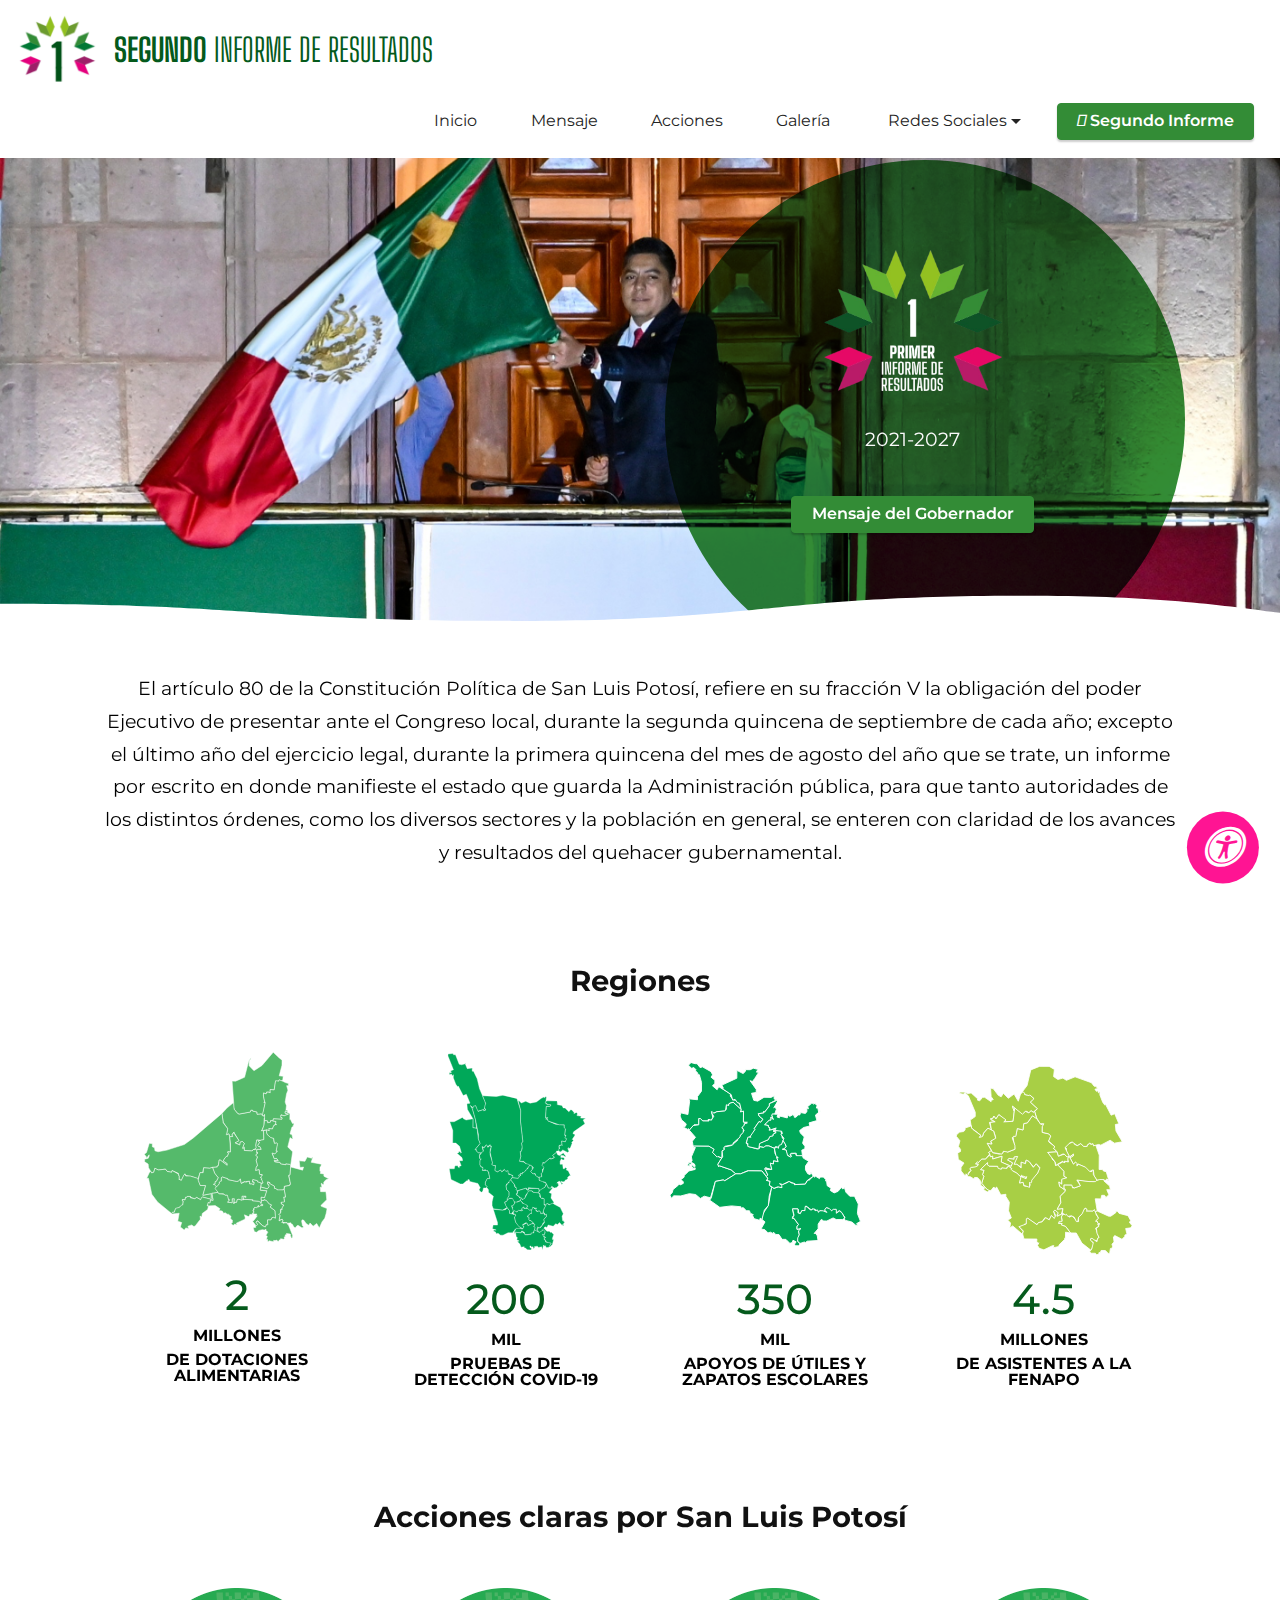
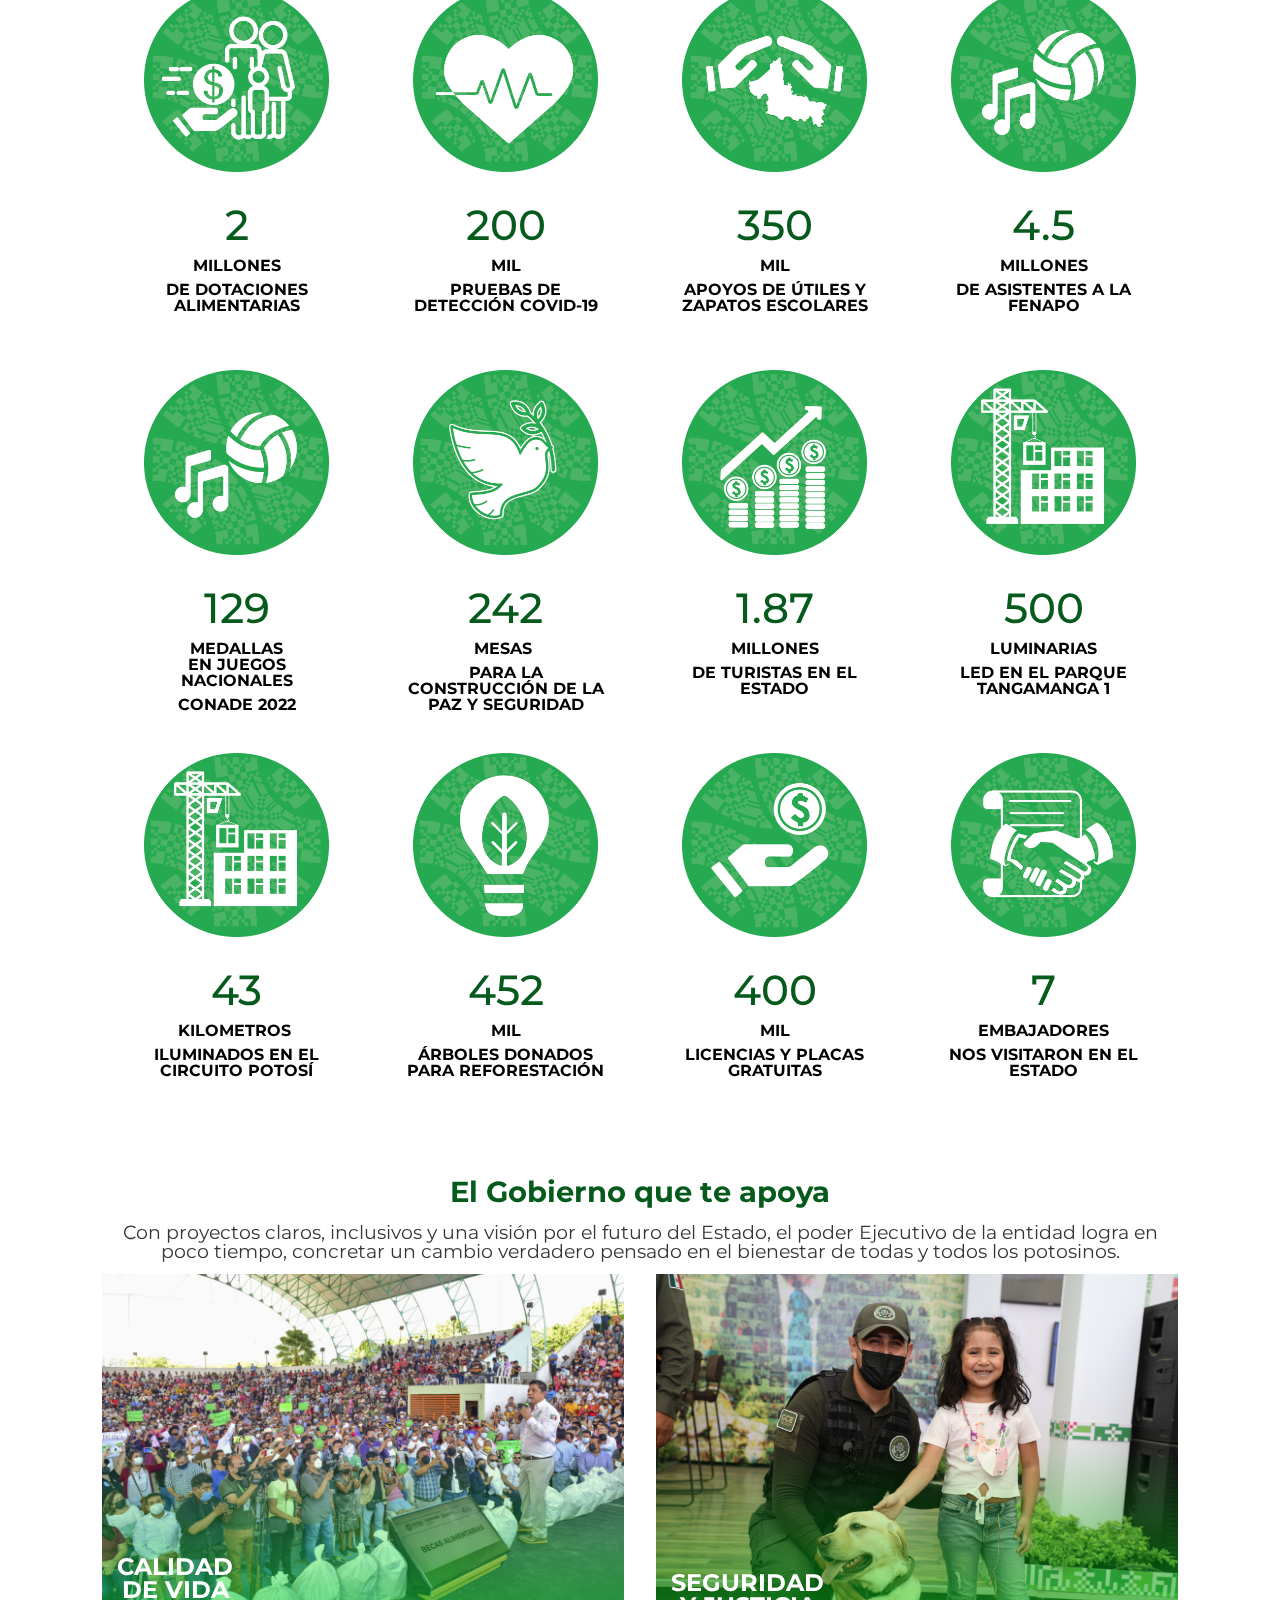
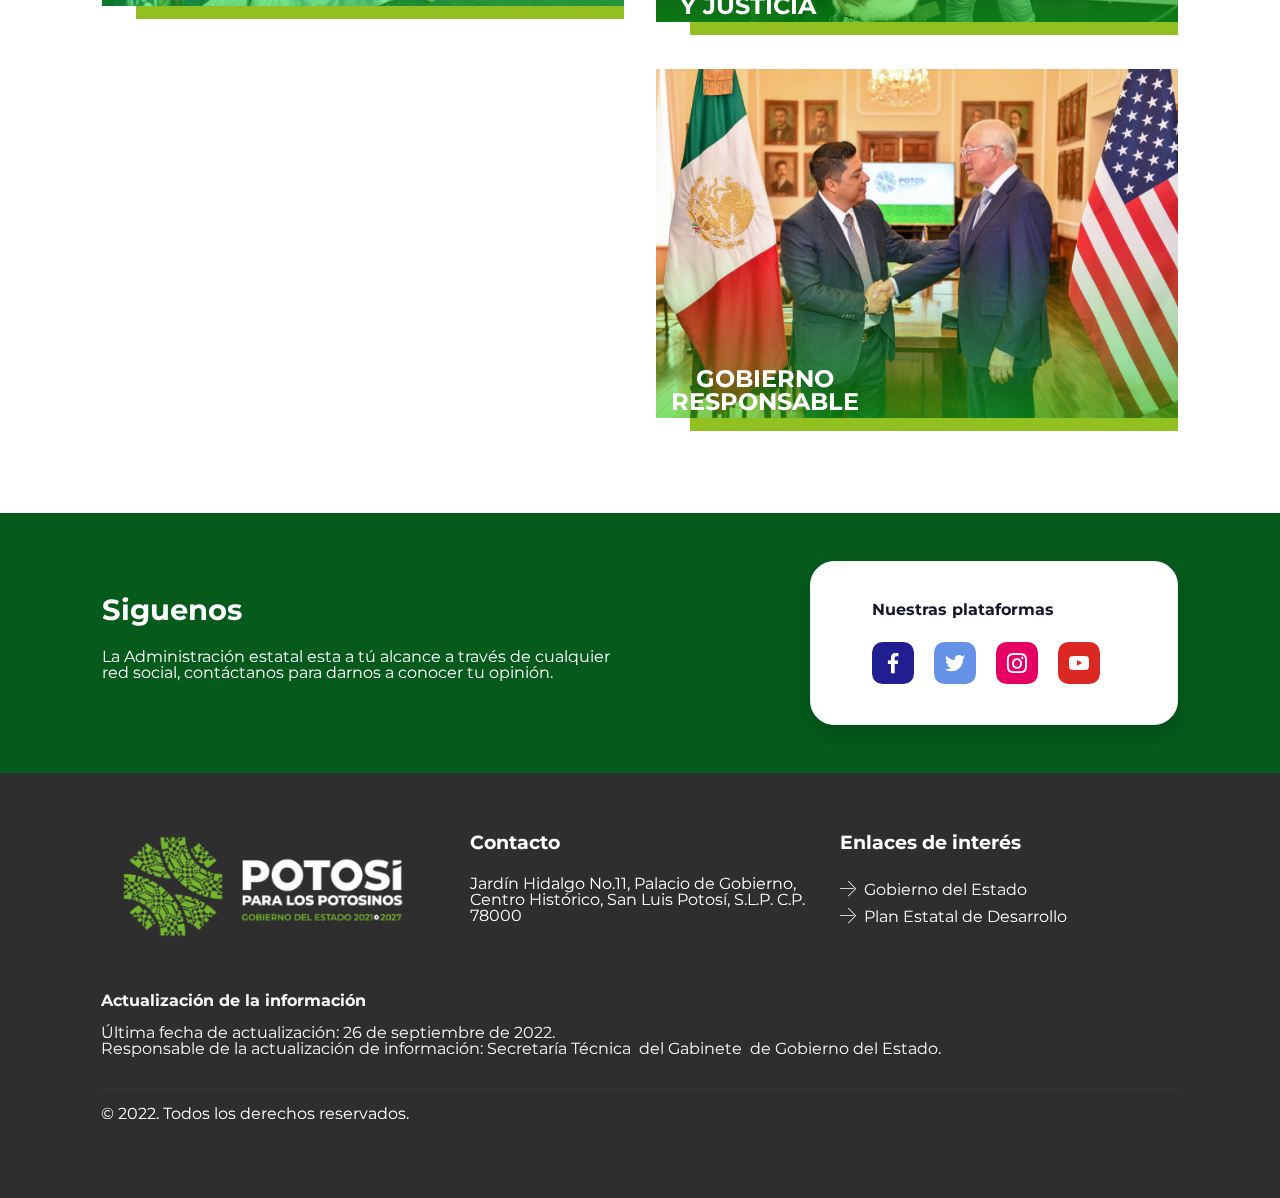
==== index.html @ 7247e22e "Pagina prueba 2do informe" ====
<!DOCTYPE html>
<html  lang="es">
<head>
  
  <meta charset="UTF-8">
  <meta http-equiv="X-UA-Compatible" content="IE=edge">
  
  <meta name="twitter:card" content="summary_large_image"/>
  <meta name="twitter:image:src" content="">
  <meta property="og:image" content="">
  <meta name="twitter:title" content="Primer informe SLP">
  <meta name="viewport" content="width=device-width, initial-scale=1, minimum-scale=1">
  <link rel="shortcut icon" href="assets/images/logoinforme-360x360.png" type="image/x-icon">
  <meta name="description" content="">
  
  
  <title>Primer informe SLP</title>
  <link rel="stylesheet" href="assets/web/assets/mobirise-icons2/mobirise2.css">
  <link rel="stylesheet" href="assets/web/assets/mobirise-icons/mobirise-icons.css">
  <link rel="stylesheet" href="assets/FontAwesome/css/font-awesome.css">
  <link rel="stylesheet" href="assets/tether/tether.min.css">
  <link rel="stylesheet" href="assets/bootstrap/css/bootstrap.min.css">
  <link rel="stylesheet" href="assets/bootstrap/css/bootstrap-grid.min.css">
  <link rel="stylesheet" href="assets/bootstrap/css/bootstrap-reboot.min.css">
  <link rel="stylesheet" href="assets/popup-overlay-plugin/style.css">
  <link rel="stylesheet" href="assets/dropdown/css/style.css">
  <link rel="stylesheet" href="assets/socicon/css/styles.css">
  <link rel="stylesheet" href="assets/recaptcha.css">
  <link rel="preload" href="https://fonts.googleapis.com/css?family=Montserrat:100,200,300,400,500,600,700,800,900,100i,200i,300i,400i,500i,600i,700i,800i,900i&display=swap" as="style" onload="this.onload=null;this.rel='stylesheet'">
  <noscript><link rel="stylesheet" href="https://fonts.googleapis.com/css?family=Montserrat:100,200,300,400,500,600,700,800,900,100i,200i,300i,400i,500i,600i,700i,800i,900i&display=swap"></noscript>
  <link rel="preload" as="style" href="assets/mobirise/css/mbr-additional.css"><link rel="stylesheet" href="assets/mobirise/css/mbr-additional.css" type="text/css">
  
  
  <link rel="stylesheet" href="https://cdnjs.cloudflare.com/ajax/libs/font-awesome/6.1.0/css/all.min.css" integrity="sha512-10/jx2EXwxxWqCLX/hHth/vu2KY3jCF70dCQB8TSgNjbCVAC/8vai53GfMDrO2Emgwccf2pJqxct9ehpzG+MTw==" crossorigin="anonymous" referrerpolicy="no-referrer" />

<link rel="stylesheet" href="https://cdnjs.cloudflare.com/ajax/libs/font-awesome/6.1.0/css/fontawesome.min.css" integrity="sha512-KVdV5HNnN1f6YOANbRuNxyCnqyPICKUmQusEkyeRg4X0p8K1xCdbHs32aA7pWo6WqMZk0wAzl29cItZh8oBPYQ==" crossorigin="anonymous" referrerpolicy="no-referrer" />

<link rel="stylesheet" href="./assets/theme/css/custom/mystyle.css">

<link href="https://cdn.jsdelivr.net/npm/gridjs/dist/theme/mermaid.min.css" rel="stylesheet">

<script src="./assets/theme/js/custom/videos.js"></script>

<script src="https://cdn.jsdelivr.net/npm/gridjs/dist/gridjs.umd.js"></script>

<link rel="stylesheet" href="./assets/theme/css/custom/jsound.css" type="text/css" media="all">

<link rel="stylesheet" href="./assets/theme/css/custom/asb.css" type="text/css" media="all">

<link rel="stylesheet" href="https://cdn.datatables.net/1.11.5/css/dataTables.bootstrap4.min.css" type="text/css">

<link rel="stylesheet" type="text/css" href="https://cdn.datatables.net/rowreorder/1.2.8/css/rowReorder.dataTables.min.css">

<link rel="stylesheet" type="text/css" href="https://cdn.datatables.net/responsive/2.2.9/css/responsive.dataTables.min.css">

<link rel="stylesheet" href="./assets/theme/css/custom/grid-gallery.css" type="text/css" media="all">


<link rel="stylesheet" href="./assets/theme/css/custom/venobox.css" type="text/css" media="all">

<link rel="stylesheet" href="https://fonts.googleapis.com/css?family=Big+Shoulders+Display:100,200,300,400,500,600,700,800,900&display=swap" as="style" onload="this.onload=null;this.rel='stylesheet'">
  <style>

.notShow

{

    display: None;

}
</style>

</head>
<body>

<!-- Analytics -->
<!-- Google tag (gtag.js) --> <script async src="https://www.googletagmanager.com/gtag/js?id=G-B7KTSKETK7"></script> <script> window.dataLayer = window.dataLayer || []; function gtag(){dataLayer.push(arguments);} gtag('js', new Date()); gtag('config', 'G-B7KTSKETK7'); </script>

<!-- Google tag (gtag.js) --> <script async src="https://www.googletagmanager.com/gtag/js?id=G-ZQW154LK5V"></script> <script> window.dataLayer = window.dataLayer || []; function gtag(){dataLayer.push(arguments);} gtag('js', new Date()); gtag('config', 'G-ZQW154LK5V'); </script>
<!-- /Analytics -->


  
  <section class="menu cid-tbp78QSguv" once="menu" id="menu2-be">

    
    

    <nav class="navbar navbar-dropdown navbar-fixed-top navbar-expand-lg">
        <div class="navbar-brand">
            <span class="navbar-logo">
                <a href="index.html">
                    <img src="assets/images/logoinforme-360x360.png" alt="" style="height: 5.3rem;">
                </a>
            </span>
           <span class="navbar-caption-wrap"><a class="navbar-caption text-primary display-2" href="index.html"><strong>SEGUNDO&nbsp;</strong>INFORME DE RESULTADOS</a></span>
        </div>
        <button class="navbar-toggler" type="button" data-toggle="collapse" data-target="#navbarSupportedContent" aria-controls="navbarNavAltMarkup" aria-expanded="false" aria-label="Toggle navigation">
            <div class="hamburger">
                <span></span>
                <span></span>
                <span></span>
                <span></span>
            </div>
        </button>
      <div class="collapse navbar-collapse" id="navbarSupportedContent">
            <ul class="navbar-nav nav-dropdown" data-app-modern-menu="true"><li class="nav-item">
                    <a class="nav-link link text-black text-primary header1 cabecera1 mbr-semibold display-4" href="index.html">Inicio</a>
                </li>
                <li class="nav-item"><a class="nav-link link text-black text-primary header2 cabecera2 display-4" href="mensaje.html" aria-expanded="false">Mensaje</a></li><li class="nav-item"><a class="nav-link link text-black text-primary header2 cabecera display-4" href="Acciones.html" aria-expanded="false">Acciones</a></li>
                <li class="nav-item">
                    <a class="nav-link link text-black text-primary header3 cabecera3 display-4" href="Galeria.html" aria-expanded="false">Galería&nbsp;</a>
                </li><li class="nav-item dropdown"><a class="nav-link link text-black text-primary dropdown-toggle header9 cabecera4 display-4" href="#" aria-expanded="false" data-toggle="dropdown-submenu">Redes Sociales</a><div class="dropdown-menu"><a class="text-black text-primary dropdown-item header10 display-4" href="https://www.facebook.com/GobEdoSLP" aria-expanded="false">Facebook</a><a class="text-black text-primary dropdown-item header11 display-4" href="https://twitter.com/GobEdoSLP" aria-expanded="false">Twitter&nbsp;</a><a class="text-black text-primary dropdown-item header12 display-4" href="https://www.instagram.com/gobedoslp/?hl=es" aria-expanded="false">Instagram</a><a class="text-black text-primary dropdown-item header12 display-4" href="https://www.youtube.com/c/GobiernodelEstadoSanLuisPotosi" aria-expanded="false">Youtube</a></div></li></ul>
            
            <div class="navbar-buttons mbr-section-btn header13"><a class="btn btn-sm btn-secondary display-4" href="#" data-toggle="modal" data-bs-toggle="modal" data-target="#mbr-popup-g0" data-bs-target="#mbr-popup-g0"><i class="fa-solid fa-download"></i>&nbsp;Segundo Informe</a></div>
      </div>
    </nav>
</section>

<section class="header4 conferencem4_header4 cid-tbtPCaLgYU" id="header4-cg">

    

    <div class="mbr-overlay" style="opacity: 0; background-color: rgb(53, 53, 53);">
    </div>

    <div class="container itIsNotMobile">
        <div class="row">
            <div class="col-lg-6 d-none d-lg-block"></div>
            <div class="col-lg-6 col-md-8 wrap text-white">
                <div class="title__block">
                    
                    <!--<h1 class="mbr-section-title mbr-bold mbr-fonts-style" mbr-theme-style="display-2" mbr-if="showTitle" data-app-selector=".mbr-section-title, .mbr-figure">LOGO</h1>-->
                    <div class="wrap-img-logo">
                        <img src="assets/images/logo-3.png" class="img-responsive clients-img img-logo" alt="">
					</div>
                    <p class="mbr-text mbr-fonts-style display-5"><br>2021-2027</p>
                    <div class="mbr-section-btn"><a class="btn btn-secondary display-4" href="mensaje.html">Mensaje del Gobernador</a></div>
                </div>
            </div>
        </div>
    </div>
</section>

<section class="header4 cid-tbtW0bGoA5" id="header04-cm">
    
    
    <svg class="svg-top" version="1.1" xmlns="http://www.w3.org/2000/svg" xmlns:xlink="http://www.w3.org/1999/xlink" x="0px" y="0px" viewBox="0 0 1000 40" style="enable-background:new 0 0 1000 40;width:100%;" preserveAspectRatio="none">
        <style type="text/css">
            .st0 
        </style>
        <path class="st0" d="M-1,15.7c200.1,0,200.7,13.8,400.9,13.8C600,29.5,600.4,9.3,800.5,9.3S998.8,36.8,1199,36.8
	s201.9-21.1,402-21.1v24.1L-1,40V15.7z"></path>
    </svg>
 
</section>

<div id="custom-html-2t3"><div class="container itIsMobile">

    <div class="row align-center justify-content-center">

        <div class="card align-center col-12 col-md-6 col-lg-3">              

            <div class="panel-item">

               

                    <div class="wrap-img">

                <img src="assets/images/logo-1.png" class="img-responsive clients-img" alt="">

            </div>

                <div class="card-text">

                    <p class="mbr-text mbr-fonts-style display-5">2021-2027</p>

                    <div class="mbr-section-btn"><a class="btn btn-secondary display-4" href="mensaje.html">Mensaje del Gobernador</a></div>

                   

                </div>

            </div>

        </div>

    </div>

</div></div>

<section class="content02 politicsm4_content02 cid-tbuPVRr4st" id="content02-dh">

	

	

	<div class="container">
		<div class="row justify-content-center align-left">
			<div class="col-lg-12 md-pb">
				
				
				
				<p class="mbr-text py-2 mbr-fonts-style display-5">El artículo 80 de la Constitución Política de San Luis Potosí, refiere en su fracción V la obligación del poder Ejecutivo de presentar ante el Congreso local, durante la segunda quincena de septiembre de cada año; excepto el último año del ejercicio legal, durante la primera quincena del mes de agosto del año que se trate, un informe por escrito en donde manifieste el estado que guarda la Administración pública, para que tanto autoridades de los distintos órdenes, como los diversos sectores y la población en general, se enteren con claridad de los avances y resultados del quehacer gubernamental.<br></p>
				
			</div>
		</div>
	</div>
</section>

<section class="counters1 counters levelm4_counters1 cid-tNdi3nLrKp" id="counters01-2t4">
    

    

    <div class="container mbr-black">
        <h2 class="mbr-section-title pb-3 mbr-semibold align-center mbr-fonts-style display-2"><strong>Regiones</strong></h2>
        

        <div class="container">
            <div class="row align-center justify-content-center">
                <div class="card p-3 align-center col-12 col-md-6 col-lg-3">               
                    <div class="panel-item p-3">
                        
                        	<div class="wrap-img-altiplano">
						<img src="assets/images/altiplano.svg" class="img-responsive clients-img" alt="">
					</div>
                        <div class="card-text">
                            <h3 class="count pt-3 mbr-semibold mbr-fonts-style display-1">2</h3>
                             <h3 class="mbr-content-title mbr-regular mbr-fonts-style display-4"><strong>MILLONES</strong></h3>
                             
                            <h4 class="mbr-content-title mbr-regular mbr-fonts-style display-4"><strong>DE DOTACIONES ALIMENTARIAS</strong></h4>
                            
                        </div>
                    </div>
                </div>

                <div class="card p-3 align-center col-12 col-md-6 col-lg-3">
                    <div class="panel-item p-3">
                        
                        <div class="wrap-img-huasteca">
						<img src="assets/images/huasteca.svg" class="img-responsive clients-img" alt="">
					</div>
                        <div class="card-text">
                            <h3 class="count pt-3 mbr-semibold mbr-fonts-style display-1">200</h3>
                             <h3 class="mbr-content-title mbr-regular mbr-fonts-style display-4"><strong>MIL</strong></h3>
                             
                            <h4 class="mbr-content-title mbr-regular mbr-fonts-style display-4"><strong>PRUEBAS DE DETECCIÓN COVID-19</strong></h4>
                            
                        </div>
                    </div>
                </div>

                <div class="card p-3 align-center col-12 col-md-6 col-lg-3">
                    <div class="panel-item p-3">
                        
                        <div class="wrap-img-centro">
						<img src="assets/images/centro.svg" class="img-responsive clients-img" alt="">
					</div>
                        <div class="card-text">
                            <h3 class="count pt-3 mbr-semibold mbr-fonts-style display-1">350</h3>
                             <h3 class="mbr-content-title mbr-regular mbr-fonts-style display-4"><strong>MIL</strong></h3>
                             
                            <h4 class="mbr-content-title mbr-regular mbr-fonts-style display-4"><strong>APOYOS DE ÚTILES&nbsp;Y ZAPATOS ESCOLARES</strong></h4>
                            
                        </div>
                    </div>
                </div>


                <div class="card p-3 align-center col-12 col-md-6 col-lg-3">
                    <div class="panel-item p-3">
                        
                        <div class="wrap-img-media">
						<img src="assets/images/media.svg" class="img-responsive clients-img" alt="">
					</div>

                        <div class="card-texts">
                           <h3 class="count pt-3 mbr-semibold mbr-fonts-style display-1">4.5</h3>
                             <h3 class="mbr-content-title mbr-regular mbr-fonts-style display-4"><strong>MILLONES</strong></h3>
                             
                            <h4 class="mbr-content-title mbr-regular mbr-fonts-style display-4"><strong>DE ASISTENTES A LA FENAPO</strong></h4>
                            
                        </div>
                    </div>
                </div>
                
                 
                
                
                
                
                
                
                 
                 
                 
                 
                
                
               
                
            </div>
        </div>
    </div>
</section>

<section class="counters1 counters levelm4_counters1 cid-tfAnMeC5RT" id="counters01-hl">
    

    

    <div class="container mbr-black">
        <h2 class="mbr-section-title pb-3 mbr-semibold align-center mbr-fonts-style display-2"><strong>Acciones claras por San Luis Potosí</strong></h2>
        

        <div class="container">
            <div class="row align-center justify-content-center">
                <div class="card p-3 align-center col-12 col-md-6 col-lg-3">               
                    <div class="panel-item p-3">
                        
                        	<div class="wrap-img">
						<img src="assets/images/i-3.png" class="img-responsive clients-img" alt="">
					</div>
                        <div class="card-text">
                            <h3 class="count pt-3 mbr-semibold mbr-fonts-style display-1">2</h3>
                             <h3 class="mbr-content-title mbr-regular mbr-fonts-style display-4"><strong>MILLONES</strong></h3>
                             
                            <h4 class="mbr-content-title mbr-regular mbr-fonts-style display-4"><strong>DE DOTACIONES ALIMENTARIAS</strong></h4>
                            
                        </div>
                    </div>
                </div>

                <div class="card p-3 align-center col-12 col-md-6 col-lg-3">
                    <div class="panel-item p-3">
                        
                        <div class="wrap-img">
						<img src="assets/images/i-6.png" class="img-responsive clients-img" alt="">
					</div>
                        <div class="card-text">
                            <h3 class="count pt-3 mbr-semibold mbr-fonts-style display-1">200</h3>
                             <h3 class="mbr-content-title mbr-regular mbr-fonts-style display-4"><strong>MIL</strong></h3>
                             
                            <h4 class="mbr-content-title mbr-regular mbr-fonts-style display-4"><strong>PRUEBAS DE DETECCIÓN COVID-19</strong></h4>
                            
                        </div>
                    </div>
                </div>

                <div class="card p-3 align-center col-12 col-md-6 col-lg-3">
                    <div class="panel-item p-3">
                        
                        <div class="wrap-img">
						<img src="assets/images/i-1.png" class="img-responsive clients-img" alt="">
					</div>
                        <div class="card-text">
                            <h3 class="count pt-3 mbr-semibold mbr-fonts-style display-1">350</h3>
                             <h3 class="mbr-content-title mbr-regular mbr-fonts-style display-4"><strong>MIL</strong></h3>
                             
                            <h4 class="mbr-content-title mbr-regular mbr-fonts-style display-4"><strong>APOYOS DE ÚTILES&nbsp;Y ZAPATOS ESCOLARES</strong></h4>
                            
                        </div>
                    </div>
                </div>


                <div class="card p-3 align-center col-12 col-md-6 col-lg-3">
                    <div class="panel-item p-3">
                        
                        <div class="wrap-img">
						<img src="assets/images/i-4.png" class="img-responsive clients-img" alt="">
					</div>

                        <div class="card-texts">
                           <h3 class="count pt-3 mbr-semibold mbr-fonts-style display-1">4.5</h3>
                             <h3 class="mbr-content-title mbr-regular mbr-fonts-style display-4"><strong>MILLONES</strong></h3>
                             
                            <h4 class="mbr-content-title mbr-regular mbr-fonts-style display-4"><strong>DE ASISTENTES A LA FENAPO</strong></h4>
                            
                        </div>
                    </div>
                </div>
                
                 <div class="card align-center col-12 col-md-6 col-lg-3">               
                    <div class="panel-item p-3">
                        
                        	<div class="wrap-img">
						<img src="assets/images/i-4.png" class="img-responsive clients-img" alt="">
					</div>
                        <div class="card-text">
                            <h3 class="count pt-3 mbr-semibold mbr-fonts-style display-1">129</h3>
                             <h3 class="mbr-content-title mbr-regular mbr-fonts-style display-4"><strong>MEDALLAS </strong><br><strong>EN JUEGOS NACIONALES</strong></h3>
                             
                            <h4 class="mbr-content-title mbr-regular mbr-fonts-style display-4"><strong>CONADE 2022</strong></h4>
                            
                        </div>
                    </div>
                </div>
                
                <div class="card align-center col-12 col-md-6 col-lg-3">               
                    <div class="panel-item p-3">
                        
                        	<div class="wrap-img">
						<img src="assets/images/i-8.png" class="img-responsive clients-img" alt="">
					</div>
                        <div class="card-text">
                          <h3 class="count pt-3 mbr-semibold mbr-fonts-style display-1">242</h3>
                             <h3 class="mbr-content-title mbr-regular mbr-fonts-style display-4"><strong>MESAS&nbsp;</strong></h3>
                             
                            <h4 class="mbr-content-title mbr-regular mbr-fonts-style display-4"><strong>PARA LA CONSTRUCCIÓN DE LA PAZ Y SEGURIDAD</strong></h4>
                            
                        </div>
                    </div>
                </div>
                
                <div class="card align-center col-12 col-md-6 col-lg-3">               
                    <div class="panel-item p-3">
                        
                        	<div class="wrap-img">
						<img src="assets/images/i-14.png" class="img-responsive clients-img" alt="">
					</div>
                        <div class="card-text">
                          <h3 class="count pt-3 mbr-semibold mbr-fonts-style display-1">1.87</h3>
                             <h3 class="mbr-content-title mbr-regular mbr-fonts-style display-4"><strong>MILLONES</strong></h3>
                             
                            <h4 class="mbr-content-title mbr-regular mbr-fonts-style display-4"><strong>DE TURISTAS EN EL ESTADO</strong></h4>
                            
                        </div>
                    </div>
                </div>
                
                <div class="card align-center col-12 col-md-6 col-lg-3">               
                    <div class="panel-item p-3">
                        
                        	<div class="wrap-img">
						<img src="assets/images/i-16.png" class="img-responsive clients-img" alt="">
					</div>
                        <div class="card-text">
                           <h3 class="count pt-3 mbr-semibold mbr-fonts-style display-1">500</h3>
                             <h3 class="mbr-content-title mbr-regular mbr-fonts-style display-4"><strong>LUMINARIAS</strong></h3>
                             
                            <h4 class="mbr-content-title mbr-regular mbr-fonts-style display-4"><strong>LED EN EL PARQUE TANGAMANGA 1</strong></h4>
                            
                        </div>
                    </div>
                </div>
                 <div class="card align-center col-12 col-md-6 col-lg-3">               
                    <div class="panel-item p-3">
                        
                        	<div class="wrap-img">
						<img src="assets/images/i-16.png" class="img-responsive clients-img" alt="">
					</div>
                        <div class="card-text">
                           <h3 class="count pt-3 mbr-semibold mbr-fonts-style display-1">43</h3>
                             <h3 class="mbr-content-title mbr-regular mbr-fonts-style display-4"><strong>KILOMETROS&nbsp;</strong></h3>
                             
                            <h4 class="mbr-content-title mbr-regular mbr-fonts-style display-4"><strong>ILUMINADOS EN EL CIRCUITO POTOSÍ</strong></h4>
                            
                        </div>
                    </div>
                </div>
                 <div class="card align-center col-12 col-md-6 col-lg-3">               
                    <div class="panel-item p-3">
                        
                        	<div class="wrap-img">
						<img src="assets/images/i-19.png" class="img-responsive clients-img" alt="">
					</div>
                        <div class="card-text">
                           <h3 class="count pt-3 mbr-semibold mbr-fonts-style display-1">452</h3>
                             <h3 class="mbr-content-title mbr-regular mbr-fonts-style display-4"><strong>MIL</strong></h3>
                             
                            <h4 class="mbr-content-title mbr-regular mbr-fonts-style display-4"><strong>ÁRBOLES DONADOS PARA REFORESTACIÓN</strong></h4>
                            
                        </div>
                    </div>
                </div>
                 <div class="card align-center col-12 col-md-6 col-lg-3">               
                    <div class="panel-item p-3">
                        
                        	<div class="wrap-img">
						<img src="assets/images/i-23.png" class="img-responsive clients-img" alt="">
					</div>
                        <div class="card-text">
                           <h3 class="count pt-3 mbr-semibold mbr-fonts-style display-1">400</h3>
                             <h3 class="mbr-content-title mbr-regular mbr-fonts-style display-4"><strong>MIL</strong></h3>
                             
                            <h4 class="mbr-content-title mbr-regular mbr-fonts-style display-4"><strong>LICENCIAS Y PLACAS GRATUITAS</strong></h4>
                            
                        </div>
                    </div>
                </div>
                 <div class="card align-center col-12 col-md-6 col-lg-3">               
                    <div class="panel-item p-3">
                        
                        	<div class="wrap-img">
						<img src="assets/images/i-21.png" class="img-responsive clients-img" alt="">
					</div>
                        <div class="card-text">
                           <h3 class="count pt-3 mbr-semibold mbr-fonts-style display-1">7</h3>
                             <h3 class="mbr-content-title mbr-regular mbr-fonts-style display-4"><strong>EMBAJADORES</strong></h3>
                             
                            <h4 class="mbr-content-title mbr-regular mbr-fonts-style display-4"><strong>NOS VISITARON EN EL ESTADO</strong></h4>
                            
                        </div>
                    </div>
                </div>
                
                
               
                
            </div>
        </div>
    </div>
</section>

<section class="content02 politicsm4_content02 cid-tdniIIyiNt" id="content02-eg">

	

	

	<div class="container">
		<div class="row justify-content-center align-left">
			<div class="col-lg-12 md-pb">
				<h3 class="mbr-section-subtitle pb-2 mbr-fonts-style display-2"><strong>El Gobierno que te apoya</strong></h3>
				<h2 class="mbr-section-title pb-1 mbr-fonts-style display-5">Con proyectos claros, inclusivos y una visión por el futuro del Estado, el poder Ejecutivo de la entidad logra en poco tiempo, concretar un cambio verdadero pensado en el bienestar de todas y todos los potosinos.</h2>
				
			</div>
		</div>
	</div>
</section>

<section class="gallery6 mbr-gallery cid-tgDqHGK8Zd" id="gallery6-1fg">
    
    


    

    <div class="container">
        <div class="row">
            <div class="col-12">
                
            </div>
        </div>
    </div>

    <div class="container">
        <div class="row mbr-gallery mt-5">
            <div class="col-12 col-md-6 col-lg-6 item gallery-image active">
                <a href="calidad-vida-slp.html">
                <div class="item-wrapper container-texto-imagen img-gradient">
                    <img class="w-100" src="assets/images/01-menos-pobreza-portada-1076x686.jpg" alt="" data-slide-to="0" data-bs-slide-to="0">
                    <div class="bottom-left mbr-section-title mbr-bold mbr-fonts-style display-2">CALIDAD<br> DE  VIDA</div>
                    
                </div>
                    </a>
                <h6 class="mbr-item-subtitle mbr-fonts-style align-center mb-2 mt-2 display-7"></h6>
            </div><div class="col-12 col-md-6 col-lg-6 item gallery-image">
             <a href="paz-justicia-slp.html">
                <div class="item-wrapper container-texto-imagen img-gradient">
                   <img class="w-100" src="assets/images/portada.jpg" alt="" data-slide-to="1" data-bs-slide-to="1">
                    <div class="bottom-left mbr-section-title mbr-bold mbr-fonts-style display-2">SEGURIDAD <br>  Y JUSTICIA</div>
                   
                </div>
                 </a>
                <h6 class="mbr-item-subtitle mbr-fonts-style align-center mb-2 mt-2 display-7"></h6>
            </div><div class="col-12 col-md-6 col-lg-6 item gallery-image">
             <a href="desarrollo-economia-slp.html">
                <div class="item-wrapper container-texto-imagen img-gradient">
                   <img class="w-100" src="assets/images/003-portada.jpg" alt="" data-slide-to="2" data-bs-slide-to="2">
                    <div class="bottom-left mbr-section-title mbr-bold mbr-fonts-style display-2">DESARROLLO <br>  Y ECONOMÍA</div>
                   
                </div>
                 </a>
                <h6 class="mbr-item-subtitle mbr-fonts-style align-center mb-2 mt-2 display-7"></h6>
            </div>
            
            
            <div class="col-12 col-md-6 col-lg-6 item gallery-image">
                <a href="gobierno-responsable-slp.html">
                <div class="item-wrapper container-texto-imagen img-gradient">
                    <img class="w-100" src="assets/images/portada-gobierno-responsable.jpg" alt="" data-slide-to="3" data-bs-slide-to="3">
                    <div class="bottom-left mbr-section-title mbr-bold mbr-fonts-style display-2">GOBIERNO <br>  RESPONSABLE</div>
                   
                </div>
                    </a>
                <h6 class="mbr-item-subtitle mbr-fonts-style align-center mb-2 mt-2 display-7"></h6>
            </div>
        </div>

        <div class="modal mbr-slider" tabindex="-1" role="dialog" aria-hidden="true" id="tOsd4mpvZG-modal">
            <div class="modal-dialog" role="document">
                <div class="modal-content">
                    <div class="modal-body">
                        <div class="carousel slide" id="lb-tOsd4mpvZG" data-interval="5000">
                            <div class="carousel-inner">
                                <div class="carousel-item active">
                                    <img class="d-block w-100" src="assets/images/01-menos-pobreza-portada-1076x686.jpg" alt="">
                                </div><div class="carousel-item">
                                    <img class="d-block w-100" src="assets/images/portada.jpg" alt="">
                                </div><div class="carousel-item">
                                    <img class="d-block w-100" src="assets/images/003-portada.jpg" alt="">
                                </div>
                                
                                
                                <div class="carousel-item">
                                    <img class="d-block w-100" src="assets/images/portada-gobierno-responsable.jpg" alt="">
                                </div><div class="carousel-item">
                                    <img class="d-block w-100" src="file:///home/usi/.config/Mobirise.com/Mobirise/usi_002edesarrollo_0040sanluispotosi_002egob_002emx/addons/goalm5/components/gallery6/false" alt="">
                                </div><div class="carousel-item">
                                    <img class="d-block w-100" src="file:///home/usi/.config/Mobirise.com/Mobirise/usi_002edesarrollo_0040sanluispotosi_002egob_002emx/addons/goalm5/components" alt="">
                                </div>
                            </div>
                            <ol class="carousel-indicators">
                                <li data-slide-to="0" class="active" data-target="#lb-tOsd4mpvZG" data-bs-slide-to="0"></li>
                                <li data-slide-to="1" data-target="#lb-tOsd4mpvZG" data-bs-slide-to="1"></li>
                                <li data-slide-to="2" data-target="#lb-tOsd4mpvZG" data-bs-slide-to="2"></li>
                                <li data-slide-to="3" data-target="#lb-tOsd4mpvZG" data-bs-slide-to="3"></li><li data-slide-to="4" data-bs-slide-to="4" data-target="#lb-tOsd4mpvZG"></li><li data-slide-to="5" data-bs-slide-to="5" data-target="#lb-tOsd4mpvZG"></li>
                            </ol>
                            <a role="button" href="" class="close" data-dismiss="modal" aria-label="Close">
                            </a>
                            <a class="carousel-control-prev carousel-control" role="button" data-slide="prev" href="#lb-tOsd4mpvZG">
                                <span class="mobi-mbri mobi-mbri-arrow-prev" aria-hidden="true"></span>
                                <span class="sr-only">Previous</span>
                            </a>
                            <a class="carousel-control-next carousel-control" role="button" data-slide="next" href="#lb-tOsd4mpvZG">
                                <span class="mobi-mbri mobi-mbri-arrow-next" aria-hidden="true"></span>
                                <span class="sr-only">Next</span>
                            </a>
                        </div>
                    </div>
                </div>
            </div>
        </div>
    </div>
</section>

<div class="modal mbr-popup cid-teDUvYpW47 fade" tabindex="-1" role="dialog" data-overlay-color="#000000" data-overlay-opacity="0.8" id="mbr-popup-g0" aria-hidden="true">
        <div class="modal-dialog modal-dialog-centered" role="document">
            <div class="modal-content">
                <div class="container position-static margin-center-pos">
                    <div class="modal-header pb-0">
                        <h5 class="modal-title mbr-fonts-style display-2"><strong>Descargar</strong><br></h5>
                        <button type="button" class="close d-flex" data-dismiss="modal" data-bs-dismiss="modal" aria-label="Close">
                            <svg version="1.1" xmlns="http://www.w3.org/2000/svg" width="23" height="23" viewBox="0 0 23 23" fill="currentColor">
                                <path d="M13.4 12l10.3 10.3-1.4 1.4L12 13.4 1.7 23.7.3 22.3 10.6 12 .3 1.7 1.7.3 12 10.6 22.3.3l1.4 1.4L13.4 12z">
                                </path>
                            </svg>
                        </button>
                    </div>

                    <div class="modal-body">
                        <p class="mbr-text mbr-fonts-style display-7">Versión del documento</p>

                        <div>
                            
                            

                            
                        </div>
                    </div>

                    <div class="modal-footer pt-0">
                        <div class="mbr-section-btn"><a class="btn btn-md btn-primary display-4" href="https://informegobierno1.s3.amazonaws.com/informe_cualitativo.pdf" target="_blank">&nbsp;INFORME&nbsp;CUALITATIVO     </a></div>
                                                <div class="mbr-section-btn"><a class="btn btn-md btn-primary display-4" href="https://informegobierno1.s3.amazonaws.com/informe_cuantitativo.pdf" target="_blank">INFORME CUANTITATIVO     </a></div>
                    </div>
                </div>
            </div>
        </div>
    </div>

<div class="modal mbr-popup cid-tijLcX1n9X fade" tabindex="-1" role="dialog" data-overlay-color="#000000" data-overlay-opacity="0.8" id="mbr-popup-2rl" aria-hidden="true">
        <div class="modal-dialog modal-dialog-centered" role="document">
            <div class="modal-content">
                <div class="container position-static margin-center-pos">
                    <div class="modal-header">
                        <h5 class="modal-title mbr-fonts-style display-2"><strong>Anexo&nbsp;Programático</strong><br></h5>
                        <button type="button" class="close d-flex" data-dismiss="modal" data-bs-dismiss="modal" aria-label="Close">
                            <svg version="1.1" xmlns="http://www.w3.org/2000/svg" width="23" height="23" viewBox="0 0 23 23" fill="currentColor">
                                <path d="M13.4 12l10.3 10.3-1.4 1.4L12 13.4 1.7 23.7.3 22.3 10.6 12 .3 1.7 1.7.3 12 10.6 22.3.3l1.4 1.4L13.4 12z">
                                </path>
                            </svg>
                        </button>
                    </div>

                    <div class="modal-body">
                        

                        <div>
                            
                            

                            
                        </div>
                    </div>

                    <div class="modal-footer pt-0">
                        <div class="mbr-section-btn"><a class="btn btn-md btn-primary display-4" href="assets/files/Sintesis.pdf" target="_blank">TOMO I</a></div>
                                                <div class="mbr-section-btn"><a class="btn btn-md btn-primary display-4" href="assets/files/Completo.pdf" target="_blank">TOMO II</a></div>
                    </div>
                </div>
            </div>
        </div>
    </div>

<section data-bs-version="5.1" class="features12 cid-tbtvrh4oiJ" id="features12-c6">
    

    

    <div class="container">
        <div class="row justify-content-between">
            <div class="col-12 col-lg left">
                <h3 class="mbr-section-title mbr-fonts-style display-2"><strong>Siguenos</strong></h3>
                <h3 class="mbr-section-subtitle mbr-fonts-style display-4">
                    La Administración estatal esta a tú alcance a través de cualquier red social, contáctanos para darnos a conocer tu opinión.</h3>
            </div>
            <div class="col-12 col-lg-auto">
                <div class="shadow">
                    <h5 class="card-text mbr-fonts-style display-7"><strong>Nuestras plataformas</strong></h5>

                    <div class="mbr-social-likes">
                        <span class="btn btn-social socicon-bg-youtube youtube mx-2">
                            <a href="https://www.facebook.com/GobEdoSLP"><span class="mbr-iconfont socicon-facebook socicon"></span></a>
                        </span>
                        <span class="btn btn-social socicon-bg-facebook facebook mx-2">
                            <a href="https://twitter.com/GobEdoSLP"><span class="mbr-iconfont socicon-twitter socicon"></span></a>
                        </span>
                        <span class="btn btn-social twitter socicon-bg-twitter mx-2">
                            <a href="https://www.instagram.com/gobedoslp/?hl=es"><span class="mbr-iconfont socicon-instagram socicon"></span></a>
                        </span>
                        <span class="btn btn-social pinterest socicon-bg-pinterest mx-2">
                            <a href="https://www.youtube.com/c/GobiernodelEstadoSanLuisPotosi"><span class="mbr-iconfont socicon-youtube socicon" style="color: rgb(255, 255, 255); fill: rgb(255, 255, 255);"></span></a>
                        </span>
                        
                    </div>
                </div>
            </div>
        </div>
    </div>
</section>

<section class="footer1 businessm4_footer1 cid-tejYEUrB41" id="footer1-ey">

	

	

	<div class="container">
		<div class="media-container-row content text-white">
			<div class="col-12 col-lg-4 col-md-4">
				<div class="media-wrap">
					<a href="index.html">
						<img src="assets/images/logo-prueba2-1-378x128.png" alt="">
					</a>
				</div>
				
			</div>
			<div class="col-12 col-lg-3 mbr-fonts-style mbr-black col-lg-4 col-md-4">
				<h5 class="pb-3 column-title display-5"><strong>
					Contacto</strong></h5>
				<div class="contact-list display-7">
					
					
				<div class="list-item">
						
						<p>Jardín Hidalgo No.11, Palacio de Gobierno, Centro Histórico, San Luis Potosí, S.L.P. C.P. 78000</p>
					</div></div>
			</div>
			<div class="col-12 col-lg-3 mbr-fonts-style mbr-black col-lg-4 col-md-4">
				<h5 class="pb-3 column-title display-5"><strong>Enlaces de interés</strong></h5>
				<div class="mbr-text mbr-fonts-style display-7">
					<ul class="list">
						<li><a href="https://slp.gob.mx/sitionuevo/Paginas/Inicio.aspx" class="text-white" target="_blank">Gobierno del Estado</a></li><li><a href="https://ped.slp.gob.mx/" class="text-white" target="_blank">Plan Estatal de Desarrollo</a></li>
					</ul>
				</div>
			</div>
			
		</div>
        
        <div class="media-container-row content text-white pt-3">
		
			<div class="col-12 mbr-fonts-style mbr-black">
			
				<div class="contact-list display-7 ">
                    <!-- style="padding-right: 6rem!important" -->
                    <p class="mbr-fonts-style mbr-black logo-subtitle display-7 pf2"><strong>Actualización de la información</strong><strong><br></strong><br>Última fecha de actualización: 26 de septiembre de 2022.<br>Responsable de la actualización de información: Secretaría Técnica&nbsp; del Gabinete&nbsp; de Gobierno del Estado.</p>
					
                </div>
			</div>
			
			
		</div>

		<div class="footer-lower">
			<div class="media-container-row">
				<div class="col-sm-12">
					<hr>
				</div>
			</div>
			<div class="media-container-row mbr-black">
				<div class="col-sm-6 copyright">
					<p class="mbr-fonts-style display-7">© 2022. Todos los derechos reservados.</p>
				</div>
				<div class="col-md-6">
					
				</div>
			</div>
		</div>
	</div>
</section>


<script src="assets/web/assets/jquery/jquery.min.js"></script>
  <script src="assets/popper/popper.min.js"></script>
  <script src="assets/tether/tether.min.js"></script>
  <script src="assets/bootstrap/js/bootstrap.min.js"></script>
  <script src="assets/smoothscroll/smooth-scroll.js"></script>
  <script src="assets/playervimeo/vimeo_player.js"></script>
  <script src="assets/viewportchecker/jquery.viewportchecker.js"></script>
  <script src="assets/popup-plugin/script.js"></script>
  <script src="assets/popup-overlay-plugin/script.js"></script>
  <script src="assets/dropdown/js/nav-dropdown.js"></script>
  <script src="assets/dropdown/js/navbar-dropdown.js"></script>
  <script src="assets/touchswipe/jquery.touch-swipe.min.js"></script>
  <script src="assets/theme/js/script.js"></script>
  <script src="assets/formoid.min.js"></script>
  
  
  
  <script src="./assets/theme/js/custom/my.js"></script>

 

  <script type="text/javascript" src="./assets/theme/js/custom/asb.js"></script>


<script src="https://cdnjs.cloudflare.com/ajax/libs/chartjs-plugin-datalabels/2.0.0/chartjs-plugin-datalabels.min.js" integrity="sha512-R/QOHLpV1Ggq22vfDAWYOaMd5RopHrJNMxi8/lJu8Oihwi4Ho4BRFeiMiCefn9rasajKjnx9/fTQ/xkWnkDACg==" crossorigin="anonymous" referrerpolicy="no-referrer"></script>
  <script type="text/javascript">
    $('.jsound-1').jSound({        mini: true
    });
    $('.jsound-2').jSound({
        theme: 'dark'
    });
    $('.jsound-3').jSound({
        mini: true
    });
    </script>
<script type="text/javascript" src="./assets/theme/js/custom/venobox.min.js"></script>
        <script>
            $(document).ready(function(){
                $('.venobox').venobox({
                    closeColor: '#f4f4f4',
                    spinColor: '#f4f4f4',
                    arrowsColor: '#f4f4f4',
                    closeBackground: '#17191D',
                    overlayColor: 'rgba(23,25,29,0.8)'
                }); 
            });
        </script>
  <!-- jQuery für Bildwechsel -->
<script type="text/javascript" src="https://cdnjs.cloudflare.com/ajax/libs/hammer.js/2.0.8/hammer.min.js"></script>
<script type="text/javascript" src="https://www.mobirise-tutorials.com/LawyerM4-Tutorials/assets-image/js/jquery.images-compare.js"></script>
<script type="text/javascript">
    $(function () {
        var imagesCompareElement = $('.js-img-compare').imagesCompare();
        var imagesCompare = imagesCompareElement.data('imagesCompare');
        var events = imagesCompare.events();
        imagesCompare.on(events.changed, function (event) {
            console.log(events.changed);
            console.log(event.ratio);
            if (event.ratio < 0.4) {
                console.log('We see more than half of the back image');
            }
            if (event.ratio > 0.6) {
                console.log('We see more than half of the front image');
            }
            if (event.ratio <= 0) {
                console.log('We see completely back image');
            }
            if (event.ratio >= 1) {
                console.log('We see completely front image');
            }
        });
        $('.js-front-btn').on('click', function (event) {
            event.preventDefault();
            imagesCompare.setValue(1, true);
        });
        $('.js-back-btn').on('click', function (event) {
            event.preventDefault();
            imagesCompare.setValue(0, true);
        });
        $('.js-toggle-btn').on('click', function (event) {
            event.preventDefault();
            if (imagesCompare.getValue() >= 0 && imagesCompare.getValue() < 1) {
                imagesCompare.setValue(1, true);
            } else {
                imagesCompare.setValue(0, true);
            }
        });
    });
</script>

<script>

  $(window).resize(function() {

  if ($(window).width() < 960) {

    $(".itIsNotMobile").addClass("hidden");

    $(".itIsMobile").removeClass("notShow");

  }

 else {

    $(".itIsMobile").addClass("notShow");

    $(".itIsNotMobile").removeClass("hidden");

 }

});

</script>

</body>
</html>
---- assets/web/assets/mobirise-icons2/mobirise2.css ----
@font-face {
  font-family: 'Moririse2';
  font-display: swap;
  src:  url('mobirise2.eot?f2bix4');
  src:  url('mobirise2.eot?f2bix4#iefix') format('embedded-opentype'),
    url('mobirise2.ttf?f2bix4') format('truetype'),
    url('mobirise2.woff?f2bix4') format('woff'),
    url('mobirise2.svg?f2bix4#mobirise2') format('svg');
  font-weight: normal;
  font-style: normal;
}

[class^="mobi-"], [class*=" mobi-"] {
  /* use !important to prevent issues with browser extensions that change fonts */
  font-family: 'Moririse2' !important;
  speak: none;
  font-style: normal;
  font-weight: normal;
  font-variant: normal;
  text-transform: none;
  line-height: 1;

  /* Better Font Rendering =========== */
  -webkit-font-smoothing: antialiased;
  -moz-osx-font-smoothing: grayscale;
}

.mobi-mbri-add-submenu:before {
  content: "\e900";
}
.mobi-mbri-alert:before {
  content: "\e901";
}
.mobi-mbri-align-center:before {
  content: "\e902";
}
.mobi-mbri-align-justify:before {
  content: "\e903";
}
.mobi-mbri-align-left:before {
  content: "\e904";
}
.mobi-mbri-align-right:before {
  content: "\e905";
}
.mobi-mbri-android:before {
  content: "\e906";
}
.mobi-mbri-apple:before {
  content: "\e907";
}
.mobi-mbri-arrow-down:before {
  content: "\e908";
}
.mobi-mbri-arrow-next:before {
  content: "\e909";
}
.mobi-mbri-arrow-prev:before {
  content: "\e90a";
}
.mobi-mbri-arrow-up:before {
  content: "\e90b";
}
.mobi-mbri-bold:before {
  content: "\e90c";
}
.mobi-mbri-bookmark:before {
  content: "\e90d";
}
.mobi-mbri-bootstrap:before {
  content: "\e90e";
}
.mobi-mbri-briefcase:before {
  content: "\e90f";
}
.mobi-mbri-browse:before {
  content: "\e910";
}
.mobi-mbri-bulleted-list:before {
  content: "\e911";
}
.mobi-mbri-calendar:before {
  content: "\e912";
}
.mobi-mbri-camera:before {
  content: "\e913";
}
.mobi-mbri-cart-add:before {
  content: "\e914";
}
.mobi-mbri-cart-full:before {
  content: "\e915";
}
.mobi-mbri-cash:before {
  content: "\e916";
}
.mobi-mbri-change-style:before {
  content: "\e917";
}
.mobi-mbri-chat:before {
  content: "\e918";
}
.mobi-mbri-clock:before {
  content: "\e919";
}
.mobi-mbri-close:before {
  content: "\e91a";
}
.mobi-mbri-cloud:before {
  content: "\e91b";
}
.mobi-mbri-code:before {
  content: "\e91c";
}
.mobi-mbri-contact-form:before {
  content: "\e91d";
}
.mobi-mbri-credit-card:before {
  content: "\e91e";
}
.mobi-mbri-cursor-click:before {
  content: "\e91f";
}
.mobi-mbri-cust-feedback:before {
  content: "\e920";
}
.mobi-mbri-database:before {
  content: "\e921";
}
.mobi-mbri-delivery:before {
  content: "\e922";
}
.mobi-mbri-desktop:before {
  content: "\e923";
}
.mobi-mbri-devices:before {
  content: "\e924";
}
.mobi-mbri-down:before {
  content: "\e925";
}
.mobi-mbri-download-2:before {
  content: "\e926";
}
.mobi-mbri-download:before {
  content: "\e927";
}
.mobi-mbri-drag-n-drop-2:before {
  content: "\e928";
}
.mobi-mbri-drag-n-drop:before {
  content: "\e929";
}
.mobi-mbri-edit-2:before {
  content: "\e92a";
}
.mobi-mbri-edit:before {
  content: "\e92b";
}
.mobi-mbri-error:before {
  content: "\e92c";
}
.mobi-mbri-extension:before {
  content: "\e92d";
}
.mobi-mbri-features:before {
  content: "\e92e";
}
.mobi-mbri-file:before {
  content: "\e92f";
}
.mobi-mbri-flag:before {
  content: "\e930";
}
.mobi-mbri-folder:before {
  content: "\e931";
}
.mobi-mbri-gift:before {
  content: "\e932";
}
.mobi-mbri-github:before {
  content: "\e933";
}
.mobi-mbri-globe-2:before {
  content: "\e934";
}
.mobi-mbri-globe:before {
  content: "\e935";
}
.mobi-mbri-growing-chart:before {
  content: "\e936";
}
.mobi-mbri-hearth:before {
  content: "\e937";
}
.mobi-mbri-help:before {
  content: "\e938";
}
.mobi-mbri-home:before {
  content: "\e939";
}
.mobi-mbri-hot-cup:before {
  content: "\e93a";
}
.mobi-mbri-idea:before {
  content: "\e93b";
}
.mobi-mbri-image-gallery:before {
  content: "\e93c";
}
.mobi-mbri-image-slider:before {
  content: "\e93d";
}
.mobi-mbri-info:before {
  content: "\e93e";
}
.mobi-mbri-italic:before {
  content: "\e93f";
}
.mobi-mbri-key:before {
  content: "\e940";
}
.mobi-mbri-laptop:before {
  content: "\e941";
}
.mobi-mbri-layers:before {
  content: "\e942";
}
.mobi-mbri-left-right:before {
  content: "\e943";
}
.mobi-mbri-left:before {
  content: "\e944";
}
.mobi-mbri-letter:before {
  content: "\e945";
}
.mobi-mbri-like:before {
  content: "\e946";
}
.mobi-mbri-link:before {
  content: "\e947";
}
.mobi-mbri-lock:before {
  content: "\e948";
}
.mobi-mbri-login:before {
  content: "\e949";
}
.mobi-mbri-logout:before {
  content: "\e94a";
}
.mobi-mbri-magic-stick:before {
  content: "\e94b";
}
.mobi-mbri-map-pin:before {
  content: "\e94c";
}
.mobi-mbri-menu:before {
  content: "\e94d";
}
.mobi-mbri-mobile-2:before {
  content: "\e94e";
}
.mobi-mbri-mobile-horizontal:before {
  content: "\e94f";
}
.mobi-mbri-mobile:before {
  content: "\e950";
}
.mobi-mbri-mobirise:before {
  content: "\e951";
}
.mobi-mbri-more-horizontal:before {
  content: "\e952";
}
.mobi-mbri-more-vertical:before {
  content: "\e953";
}
.mobi-mbri-music:before {
  content: "\e954";
}
.mobi-mbri-new-file:before {
  content: "\e955";
}
.mobi-mbri-numbered-list:before {
  content: "\e956";
}
.mobi-mbri-opened-folder:before {
  content: "\e957";
}
.mobi-mbri-pages:before {
  content: "\e958";
}
.mobi-mbri-paper-plane:before {
  content: "\e959";
}
.mobi-mbri-paperclip:before {
  content: "\e95a";
}
.mobi-mbri-phone:before {
  content: "\e95b";
}
.mobi-mbri-photo:before {
  content: "\e95c";
}
.mobi-mbri-photos:before {
  content: "\e95d";
}
.mobi-mbri-pin:before {
  content: "\e95e";
}
.mobi-mbri-play:before {
  content: "\e95f";
}
.mobi-mbri-plus:before {
  content: "\e960";
}
.mobi-mbri-preview:before {
  content: "\e961";
}
.mobi-mbri-print:before {
  content: "\e962";
}
.mobi-mbri-protect:before {
  content: "\e963";
}
.mobi-mbri-question:before {
  content: "\e964";
}
.mobi-mbri-quote-left:before {
  content: "\e965";
}
.mobi-mbri-quote-right:before {
  content: "\e966";
}
.mobi-mbri-redo:before {
  content: "\e967";
}
.mobi-mbri-refresh:before {
  content: "\e968";
}
.mobi-mbri-responsive-2:before {
  content: "\e969";
}
.mobi-mbri-responsive:before {
  content: "\e96a";
}
.mobi-mbri-right:before {
  content: "\e96b";
}
.mobi-mbri-rocket:before {
  content: "\e96c";
}
.mobi-mbri-sad-face:before {
  content: "\e96d";
}
.mobi-mbri-sale:before {
  content: "\e96e";
}
.mobi-mbri-save:before {
  content: "\e96f";
}
.mobi-mbri-search:before {
  content: "\e970";
}
.mobi-mbri-setting-2:before {
  content: "\e971";
}
.mobi-mbri-setting-3:before {
  content: "\e972";
}
.mobi-mbri-setting:before {
  content: "\e973";
}
.mobi-mbri-share:before {
  content: "\e974";
}
.mobi-mbri-shopping-bag:before {
  content: "\e975";
}
.mobi-mbri-shopping-basket:before {
  content: "\e976";
}
.mobi-mbri-shopping-cart:before {
  content: "\e977";
}
.mobi-mbri-sites:before {
  content: "\e978";
}
.mobi-mbri-smile-face:before {
  content: "\e979";
}
.mobi-mbri-speed:before {
  content: "\e97a";
}
.mobi-mbri-star:before {
  content: "\e97b";
}
.mobi-mbri-success:before {
  content: "\e97c";
}
.mobi-mbri-sun:before {
  content: "\e97d";
}
.mobi-mbri-sun2:before {
  content: "\e97e";
}
.mobi-mbri-tablet-vertical:before {
  content: "\e97f";
}
.mobi-mbri-tablet:before {
  content: "\e980";
}
.mobi-mbri-target:before {
  content: "\e981";
}
.mobi-mbri-timer:before {
  content: "\e982";
}
.mobi-mbri-to-ftp:before {
  content: "\e983";
}
.mobi-mbri-to-local-drive:before {
  content: "\e984";
}
.mobi-mbri-touch-swipe:before {
  content: "\e985";
}
.mobi-mbri-touch:before {
  content: "\e986";
}
.mobi-mbri-trash:before {
  content: "\e987";
}
.mobi-mbri-underline:before {
  content: "\e988";
}
.mobi-mbri-undo:before {
  content: "\e989";
}
.mobi-mbri-unlink:before {
  content: "\e98a";
}
.mobi-mbri-unlock:before {
  content: "\e98b";
}
.mobi-mbri-up-down:before {
  content: "\e98c";
}
.mobi-mbri-up:before {
  content: "\e98d";
}
.mobi-mbri-update:before {
  content: "\e98e";
}
.mobi-mbri-upload-2:before {
  content: "\e98f";
}
.mobi-mbri-upload:before {
  content: "\e990";
}
.mobi-mbri-user-2:before {
  content: "\e991";
}
.mobi-mbri-user:before {
  content: "\e992";
}
.mobi-mbri-users:before {
  content: "\e993";
}
.mobi-mbri-video-play:before {
  content: "\e994";
}
.mobi-mbri-video:before {
  content: "\e995";
}
.mobi-mbri-watch:before {
  content: "\e996";
}
.mobi-mbri-website-theme-2:before {
  content: "\e997";
}
.mobi-mbri-website-theme:before {
  content: "\e998";
}
.mobi-mbri-wifi:before {
  content: "\e999";
}
.mobi-mbri-windows:before {
  content: "\e99a";
}
.mobi-mbri-zoom-in:before {
  content: "\e99b";
}
.mobi-mbri-zoom-out:before {
  content: "\e99c";
}
---- assets/web/assets/mobirise-icons/mobirise-icons.css ----
@font-face {
  font-family: 'MobiriseIcons';
  src:  url('mobirise-icons.eot?spat4u');
  src:  url('mobirise-icons.eot?spat4u#iefix') format('embedded-opentype'),
    url('mobirise-icons.ttf?spat4u') format('truetype'),
    url('mobirise-icons.woff?spat4u') format('woff'),
    url('mobirise-icons.svg?spat4u#MobiriseIcons') format('svg');
  font-weight: normal;
  font-style: normal;
  font-display: swap;
}

[class^="mbri-"], [class*=" mbri-"] {
  /* use !important to prevent issues with browser extensions that change fonts */
  font-family: MobiriseIcons !important;
  speak: none;
  font-style: normal;
  font-weight: normal;
  font-variant: normal;
  text-transform: none;
  line-height: 1;

  /* Better Font Rendering =========== */
  -webkit-font-smoothing: antialiased;
  -moz-osx-font-smoothing: grayscale;
}

.mbri-add-submenu:before {
  content: "\e900";
}
.mbri-alert:before {
  content: "\e901";
}
.mbri-align-center:before {
  content: "\e902";
}
.mbri-align-justify:before {
  content: "\e903";
}
.mbri-align-left:before {
  content: "\e904";
}
.mbri-align-right:before {
  content: "\e905";
}
.mbri-android:before {
  content: "\e906";
}
.mbri-apple:before {
  content: "\e907";
}
.mbri-arrow-down:before {
  content: "\e908";
}
.mbri-arrow-next:before {
  content: "\e909";
}
.mbri-arrow-prev:before {
  content: "\e90a";
}
.mbri-arrow-up:before {
  content: "\e90b";
}
.mbri-bold:before {
  content: "\e90c";
}
.mbri-bookmark:before {
  content: "\e90d";
}
.mbri-bootstrap:before {
  content: "\e90e";
}
.mbri-briefcase:before {
  content: "\e90f";
}
.mbri-browse:before {
  content: "\e910";
}
.mbri-bulleted-list:before {
  content: "\e911";
}
.mbri-calendar:before {
  content: "\e912";
}
.mbri-camera:before {
  content: "\e913";
}
.mbri-cart-add:before {
  content: "\e914";
}
.mbri-cart-full:before {
  content: "\e915";
}
.mbri-cash:before {
  content: "\e916";
}
.mbri-change-style:before {
  content: "\e917";
}
.mbri-chat:before {
  content: "\e918";
}
.mbri-clock:before {
  content: "\e919";
}
.mbri-close:before {
  content: "\e91a";
}
.mbri-cloud:before {
  content: "\e91b";
}
.mbri-code:before {
  content: "\e91c";
}
.mbri-contact-form:before {
  content: "\e91d";
}
.mbri-credit-card:before {
  content: "\e91e";
}
.mbri-cursor-click:before {
  content: "\e91f";
}
.mbri-cust-feedback:before {
  content: "\e920";
}
.mbri-database:before {
  content: "\e921";
}
.mbri-delivery:before {
  content: "\e922";
}
.mbri-desktop:before {
  content: "\e923";
}
.mbri-devices:before {
  content: "\e924";
}
.mbri-down:before {
  content: "\e925";
}
.mbri-download:before {
  content: "\e989";
}
.mbri-drag-n-drop:before {
  content: "\e927";
}
.mbri-drag-n-drop2:before {
  content: "\e928";
}
.mbri-edit:before {
  content: "\e929";
}
.mbri-edit2:before {
  content: "\e92a";
}
.mbri-error:before {
  content: "\e92b";
}
.mbri-extension:before {
  content: "\e92c";
}
.mbri-features:before {
  content: "\e92d";
}
.mbri-file:before {
  content: "\e92e";
}
.mbri-flag:before {
  content: "\e92f";
}
.mbri-folder:before {
  content: "\e930";
}
.mbri-gift:before {
  content: "\e931";
}
.mbri-github:before {
  content: "\e932";
}
.mbri-globe:before {
  content: "\e933";
}
.mbri-globe-2:before {
  content: "\e934";
}
.mbri-growing-chart:before {
  content: "\e935";
}
.mbri-hearth:before {
  content: "\e936";
}
.mbri-help:before {
  content: "\e937";
}
.mbri-home:before {
  content: "\e938";
}
.mbri-hot-cup:before {
  content: "\e939";
}
.mbri-idea:before {
  content: "\e93a";
}
.mbri-image-gallery:before {
  content: "\e93b";
}
.mbri-image-slider:before {
  content: "\e93c";
}
.mbri-info:before {
  content: "\e93d";
}
.mbri-italic:before {
  content: "\e93e";
}
.mbri-key:before {
  content: "\e93f";
}
.mbri-laptop:before {
  content: "\e940";
}
.mbri-layers:before {
  content: "\e941";
}
.mbri-left-right:before {
  content: "\e942";
}
.mbri-left:before {
  content: "\e943";
}
.mbri-letter:before {
  content: "\e944";
}
.mbri-like:before {
  content: "\e945";
}
.mbri-link:before {
  content: "\e946";
}
.mbri-lock:before {
  content: "\e947";
}
.mbri-login:before {
  content: "\e948";
}
.mbri-logout:before {
  content: "\e949";
}
.mbri-magic-stick:before {
  content: "\e94a";
}
.mbri-map-pin:before {
  content: "\e94b";
}
.mbri-menu:before {
  content: "\e94c";
}
.mbri-mobile:before {
  content: "\e94d";
}
.mbri-mobile2:before {
  content: "\e94e";
}
.mbri-mobirise:before {
  content: "\e94f";
}
.mbri-more-horizontal:before {
  content: "\e950";
}
.mbri-more-vertical:before {
  content: "\e951";
}
.mbri-music:before {
  content: "\e952";
}
.mbri-new-file:before {
  content: "\e953";
}
.mbri-numbered-list:before {
  content: "\e954";
}
.mbri-opened-folder:before {
  content: "\e955";
}
.mbri-pages:before {
  content: "\e956";
}
.mbri-paper-plane:before {
  content: "\e957";
}
.mbri-paperclip:before {
  content: "\e958";
}
.mbri-photo:before {
  content: "\e959";
}
.mbri-photos:before {
  content: "\e95a";
}
.mbri-pin:before {
  content: "\e95b";
}
.mbri-play:before {
  content: "\e95c";
}
.mbri-plus:before {
  content: "\e95d";
}
.mbri-preview:before {
  content: "\e95e";
}
.mbri-print:before {
  content: "\e95f";
}
.mbri-protect:before {
  content: "\e960";
}
.mbri-question:before {
  content: "\e961";
}
.mbri-quote-left:before {
  content: "\e962";
}
.mbri-quote-right:before {
  content: "\e963";
}
.mbri-refresh:before {
  content: "\e964";
}
.mbri-responsive:before {
  content: "\e965";
}
.mbri-right:before {
  content: "\e966";
}
.mbri-rocket:before {
  content: "\e967";
}
.mbri-sad-face:before {
  content: "\e968";
}
.mbri-sale:before {
  content: "\e969";
}
.mbri-save:before {
  content: "\e96a";
}
.mbri-search:before {
  content: "\e96b";
}
.mbri-setting:before {
  content: "\e96c";
}
.mbri-setting2:before {
  content: "\e96d";
}
.mbri-setting3:before {
  content: "\e96e";
}
.mbri-share:before {
  content: "\e96f";
}
.mbri-shopping-bag:before {
  content: "\e970";
}
.mbri-shopping-basket:before {
  content: "\e971";
}
.mbri-shopping-cart:before {
  content: "\e972";
}
.mbri-sites:before {
  content: "\e973";
}
.mbri-smile-face:before {
  content: "\e974";
}
.mbri-speed:before {
  content: "\e975";
}
.mbri-star:before {
  content: "\e976";
}
.mbri-success:before {
  content: "\e977";
}
.mbri-sun:before {
  content: "\e978";
}
.mbri-sun2:before {
  content: "\e979";
}
.mbri-tablet:before {
  content: "\e97a";
}
.mbri-tablet-vertical:before {
  content: "\e97b";
}
.mbri-target:before {
  content: "\e97c";
}
.mbri-timer:before {
  content: "\e97d";
}
.mbri-to-ftp:before {
  content: "\e97e";
}
.mbri-to-local-drive:before {
  content: "\e97f";
}
.mbri-touch-swipe:before {
  content: "\e980";
}
.mbri-touch:before {
  content: "\e981";
}
.mbri-trash:before {
  content: "\e982";
}
.mbri-underline:before {
  content: "\e983";
}
.mbri-unlink:before {
  content: "\e984";
}
.mbri-unlock:before {
  content: "\e985";
}
.mbri-up-down:before {
  content: "\e986";
}
.mbri-up:before {
  content: "\e987";
}
.mbri-update:before {
  content: "\e988";
}
.mbri-upload:before {
 content: "\e926"; 
}
.mbri-user:before {
  content: "\e98a";
}
.mbri-user2:before {
  content: "\e98b";
}
.mbri-users:before {
  content: "\e98c";
}
.mbri-video:before {
  content: "\e98d";
}
.mbri-video-play:before {
  content: "\e98e";
}
.mbri-watch:before {
  content: "\e98f";
}
.mbri-website-theme:before {
  content: "\e990";
}
.mbri-wifi:before {
  content: "\e991";
}
.mbri-windows:before {
  content: "\e992";
}
.mbri-zoom-out:before {
  content: "\e993";
}
.mbri-redo:before {
  content: "\e994";
}
.mbri-undo:before {
  content: "\e995";
}
---- assets/popup-overlay-plugin/style.css ----
html.is-builder .modal-backdrop.show {
    display: none !important;
}
---- assets/dropdown/css/style.css ----
.navbar-dropdown {
  left: 0;
  padding: 0;
  position: absolute;
  right: 0;
  top: 0;
  transition: all 0.45s ease;
  z-index: 1030;
  background: #282828; }
  .navbar-dropdown .navbar-logo {
    margin-right: 0.8rem;
    transition: margin 0.3s ease-in-out;
    vertical-align: middle; }
    .navbar-dropdown .navbar-logo img {
      height: 3.125rem;
      transition: all 0.3s ease-in-out; }
    .navbar-dropdown .navbar-logo.mbr-iconfont {
      font-size: 3.125rem;
      line-height: 3.125rem; }
  .navbar-dropdown .navbar-caption {
    font-weight: 700;
    white-space: normal;
    vertical-align: -4px;
    line-height: 3.125rem !important; }
    .navbar-dropdown .navbar-caption, .navbar-dropdown .navbar-caption:hover {
      color: inherit;
      text-decoration: none; }
  .navbar-dropdown .mbr-iconfont + .navbar-caption {
    vertical-align: -1px; }
  .navbar-dropdown.navbar-fixed-top {
    position: fixed; }
  .navbar-dropdown .navbar-brand span {
    vertical-align: -4px; }
  .navbar-dropdown.bg-color.transparent {
    background: none; }
  .navbar-dropdown.navbar-short .navbar-brand {
    padding: 0.625rem 0; }
    .navbar-dropdown.navbar-short .navbar-brand span {
      vertical-align: -1px; }
  .navbar-dropdown.navbar-short .navbar-caption {
    line-height: 2.375rem !important;
    vertical-align: -2px; }
  .navbar-dropdown.navbar-short .navbar-logo {
    margin-right: 0.5rem; }
    .navbar-dropdown.navbar-short .navbar-logo img {
      height: 2.375rem; }
    .navbar-dropdown.navbar-short .navbar-logo.mbr-iconfont {
      font-size: 2.375rem;
      line-height: 2.375rem; }
  .navbar-dropdown.navbar-short .mbr-table-cell {
    height: 3.625rem; }
  .navbar-dropdown .navbar-close {
    left: 0.6875rem;
    position: fixed;
    top: 0.75rem;
    z-index: 1000; }
  .navbar-dropdown .hamburger-icon {
    content: "";
    display: inline-block;
    vertical-align: middle;
    width: 16px;
    -webkit-box-shadow: 0 -6px 0 1px #282828,0 0 0 1px #282828,0 6px 0 1px #282828;
    -moz-box-shadow: 0 -6px 0 1px #282828,0 0 0 1px #282828,0 6px 0 1px #282828;
    box-shadow: 0 -6px 0 1px #282828,0 0 0 1px #282828,0 6px 0 1px #282828; }

.dropdown-menu .dropdown-toggle[data-toggle="dropdown-submenu"]::after {
  border-bottom: 0.35em solid transparent;
  border-left: 0.35em solid;
  border-right: 0;
  border-top: 0.35em solid transparent;
  margin-left: 0.3rem; }

.dropdown-menu .dropdown-item:focus {
  outline: 0; }

.nav-dropdown {
  font-size: 0.75rem;
  font-weight: 500;
  height: auto !important; }
  .nav-dropdown .nav-btn {
    padding-left: 1rem; }
  .nav-dropdown .link {
    margin: .667em 1.667em;
    font-weight: 500;
    padding: 0;
    transition: color .2s ease-in-out; }
    .nav-dropdown .link.dropdown-toggle {
      margin-right: 2.583em; }
      .nav-dropdown .link.dropdown-toggle::after {
        margin-left: .25rem;
        border-top: 0.35em solid;
        border-right: 0.35em solid transparent;
        border-left: 0.35em solid transparent;
        border-bottom: 0; }
      .nav-dropdown .link.dropdown-toggle[aria-expanded="true"] {
        margin: 0;
        padding: 0.667em 3.263em  0.667em 1.667em; }
  .nav-dropdown .link::after,
  .nav-dropdown .dropdown-item::after {
    color: inherit; }
  .nav-dropdown .btn {
    font-size: 0.75rem;
    font-weight: 700;
    letter-spacing: 0;
    margin-bottom: 0;
    padding-left: 1.25rem;
    padding-right: 1.25rem; }
  .nav-dropdown .dropdown-menu {
    border-radius: 0;
    border: 0;
    left: 0;
    margin: 0;
    padding-bottom: 1.25rem;
    padding-top: 1.25rem;
    position: relative; }
  .nav-dropdown .dropdown-submenu {
    margin-left: 0.125rem;
    top: 0; }
  .nav-dropdown .dropdown-item {
    font-weight: 500;
    line-height: 2;
    padding: 0.3846em 4.615em 0.3846em 1.5385em;
    position: relative;
    transition: color .2s ease-in-out, background-color .2s ease-in-out; }
    .nav-dropdown .dropdown-item::after {
      margin-top: -0.3077em;
      position: absolute;
      right: 1.1538em;
      top: 50%; }
    .nav-dropdown .dropdown-item:focus, .nav-dropdown .dropdown-item:hover {
      background: none; }

@media (max-width: 767px) {
  .nav-dropdown.navbar-toggleable-sm {
    bottom: 0;
    display: none;
    left: 0;
    overflow-x: hidden;
    position: fixed;
    top: 0;
    transform: translateX(-100%);
    -ms-transform: translateX(-100%);
    -webkit-transform: translateX(-100%);
    width: 18.75rem;
    z-index: 999; } }
.nav-dropdown.navbar-toggleable-xl {
  bottom: 0;
  display: none;
  left: 0;
  overflow-x: hidden;
  position: fixed;
  top: 0;
  transform: translateX(-100%);
  -ms-transform: translateX(-100%);
  -webkit-transform: translateX(-100%);
  width: 18.75rem;
  z-index: 999; }

.nav-dropdown-sm {
  display: block !important;
  overflow-x: hidden;
  overflow: auto;
  padding-top: 3.875rem; }
  .nav-dropdown-sm::after {
    content: "";
    display: block;
    height: 3rem;
    width: 100%; }
  .nav-dropdown-sm.collapse.in ~ .navbar-close {
    display: block !important; }
  .nav-dropdown-sm.collapsing, .nav-dropdown-sm.collapse.in {
    transform: translateX(0);
    -ms-transform: translateX(0);
    -webkit-transform: translateX(0);
    transition: all 0.25s ease-out;
    -webkit-transition: all 0.25s ease-out;
    background: #282828; }
  .nav-dropdown-sm.collapsing[aria-expanded="false"] {
    transform: translateX(-100%);
    -ms-transform: translateX(-100%);
    -webkit-transform: translateX(-100%); }
  .nav-dropdown-sm .nav-item {
    display: block;
    margin-left: 0 !important;
    padding-left: 0; }
  .nav-dropdown-sm .link,
  .nav-dropdown-sm .dropdown-item {
    border-top: 1px dotted rgba(255, 255, 255, 0.1);
    font-size: 0.8125rem;
    line-height: 1.6;
    margin: 0 !important;
    padding: 0.875rem 2.4rem 0.875rem 1.5625rem !important;
    position: relative;
    white-space: normal; }
    .nav-dropdown-sm .link:focus, .nav-dropdown-sm .link:hover,
    .nav-dropdown-sm .dropdown-item:focus,
    .nav-dropdown-sm .dropdown-item:hover {
      background: rgba(0, 0, 0, 0.2) !important;
      color: #c0a375; }
  .nav-dropdown-sm .nav-btn {
    position: relative;
    padding: 1.5625rem 1.5625rem 0 1.5625rem; }
    .nav-dropdown-sm .nav-btn::before {
      border-top: 1px dotted rgba(255, 255, 255, 0.1);
      content: "";
      left: 0;
      position: absolute;
      top: 0;
      width: 100%; }
    .nav-dropdown-sm .nav-btn + .nav-btn {
      padding-top: 0.625rem; }
      .nav-dropdown-sm .nav-btn + .nav-btn::before {
        display: none; }
  .nav-dropdown-sm .btn {
    padding: 0.625rem 0; }
  .nav-dropdown-sm .dropdown-toggle[data-toggle="dropdown-submenu"]::after {
    margin-left: .25rem;
    border-top: 0.35em solid;
    border-right: 0.35em solid transparent;
    border-left: 0.35em solid transparent;
    border-bottom: 0; }
  .nav-dropdown-sm .dropdown-toggle[data-toggle="dropdown-submenu"][aria-expanded="true"]::after {
    border-top: 0;
    border-right: 0.35em solid transparent;
    border-left: 0.35em solid transparent;
    border-bottom: 0.35em solid; }
  .nav-dropdown-sm .dropdown-menu {
    margin: 0;
    padding: 0;
    position: relative;
    top: 0;
    left: 0;
    width: 100%;
    border: 0;
    float: none;
    border-radius: 0;
    background: none; }
  .nav-dropdown-sm .dropdown-submenu {
    left: 100%;
    margin-left: 0.125rem;
    margin-top: -1.25rem;
    top: 0; }

.navbar-toggleable-sm .nav-dropdown .dropdown-menu {
  position: absolute; }

.navbar-toggleable-sm .nav-dropdown .dropdown-submenu {
  left: 100%;
  margin-left: 0.125rem;
  margin-top: -1.25rem;
  top: 0; }

.navbar-toggleable-sm.opened .nav-dropdown .dropdown-menu {
  position: relative; }

.navbar-toggleable-sm.opened .nav-dropdown .dropdown-submenu {
  left: 0;
  margin-left: 00rem;
  margin-top: 0rem;
  top: 0; }

.is-builder .nav-dropdown.collapsing {
  transition: none !important; }

/*# sourceMappingURL=style.css.map */
---- assets/socicon/css/styles.css ----
@charset "UTF-8";

@font-face {
  font-family: 'Socicon';
  src:  url('../fonts/socicon.eot');
  src:  url('../fonts/socicon.eot?#iefix') format('embedded-opentype'),
    url('../fonts/socicon.woff2') format('woff2'),
    url('../fonts/socicon.ttf') format('truetype'),
    url('../fonts/socicon.woff') format('woff'),
    url('../fonts/socicon.svg#socicon') format('svg');
  font-weight: normal;
  font-style: normal;
}

[data-icon]:before {
  font-family: "socicon" !important;
  content: attr(data-icon);
  font-style: normal !important;
  font-weight: normal !important;
  font-variant: normal !important;
  text-transform: none !important;
  speak: none;
  line-height: 1;
  -webkit-font-smoothing: antialiased;
  -moz-osx-font-smoothing: grayscale;
}

[class^="socicon-"], [class*=" socicon-"] {
  /* use !important to prevent issues with browser extensions that change fonts */
  font-family: 'Socicon' !important;
  speak: none;
  font-style: normal;
  font-weight: normal;
  font-variant: normal;
  text-transform: none;
  line-height: 1;

  /* Better Font Rendering =========== */
  -webkit-font-smoothing: antialiased;
  -moz-osx-font-smoothing: grayscale;
}

.socicon-eitaa:before {
  content: "\e97c";
}
.socicon-soroush:before {
  content: "\e97d";
}
.socicon-bale:before {
  content: "\e97e";
}
.socicon-zazzle:before {
  content: "\e97b";
}
.socicon-society6:before {
  content: "\e97a";
}
.socicon-redbubble:before {
  content: "\e979";
}
.socicon-avvo:before {
  content: "\e978";
}
.socicon-stitcher:before {
  content: "\e977";
}
.socicon-googlehangouts:before {
  content: "\e974";
}
.socicon-dlive:before {
  content: "\e975";
}
.socicon-vsco:before {
  content: "\e976";
}
.socicon-flipboard:before {
  content: "\e973";
}
.socicon-ubuntu:before {
  content: "\e958";
}
.socicon-artstation:before {
  content: "\e959";
}
.socicon-invision:before {
  content: "\e95a";
}
.socicon-torial:before {
  content: "\e95b";
}
.socicon-collectorz:before {
  content: "\e95c";
}
.socicon-seenthis:before {
  content: "\e95d";
}
.socicon-googleplaymusic:before {
  content: "\e95e";
}
.socicon-debian:before {
  content: "\e95f";
}
.socicon-filmfreeway:before {
  content: "\e960";
}
.socicon-gnome:before {
  content: "\e961";
}
.socicon-itchio:before {
  content: "\e962";
}
.socicon-jamendo:before {
  content: "\e963";
}
.socicon-mix:before {
  content: "\e964";
}
.socicon-sharepoint:before {
  content: "\e965";
}
.socicon-tinder:before {
  content: "\e966";
}
.socicon-windguru:before {
  content: "\e967";
}
.socicon-cdbaby:before {
  content: "\e968";
}
.socicon-elementaryos:before {
  content: "\e969";
}
.socicon-stage32:before {
  content: "\e96a";
}
.socicon-tiktok:before {
  content: "\e96b";
}
.socicon-gitter:before {
  content: "\e96c";
}
.socicon-letterboxd:before {
  content: "\e96d";
}
.socicon-threema:before {
  content: "\e96e";
}
.socicon-splice:before {
  content: "\e96f";
}
.socicon-metapop:before {
  content: "\e970";
}
.socicon-naver:before {
  content: "\e971";
}
.socicon-remote:before {
  content: "\e972";
}
.socicon-internet:before {
  content: "\e957";
}
.socicon-moddb:before {
  content: "\e94b";
}
.socicon-indiedb:before {
  content: "\e94c";
}
.socicon-traxsource:before {
  content: "\e94d";
}
.socicon-gamefor:before {
  content: "\e94e";
}
.socicon-pixiv:before {
  content: "\e94f";
}
.socicon-myanimelist:before {
  content: "\e950";
}
.socicon-blackberry:before {
  content: "\e951";
}
.socicon-wickr:before {
  content: "\e952";
}
.socicon-spip:before {
  content: "\e953";
}
.socicon-napster:before {
  content: "\e954";
}
.socicon-beatport:before {
  content: "\e955";
}
.socicon-hackerone:before {
  content: "\e956";
}
.socicon-hackernews:before {
  content: "\e946";
}
.socicon-smashwords:before {
  content: "\e947";
}
.socicon-kobo:before {
  content: "\e948";
}
.socicon-bookbub:before {
  content: "\e949";
}
.socicon-mailru:before {
  content: "\e94a";
}
.socicon-gitlab:before {
  content: "\e945";
}
.socicon-instructables:before {
  content: "\e944";
}
.socicon-portfolio:before {
  content: "\e943";
}
.socicon-codered:before {
  content: "\e940";
}
.socicon-origin:before {
  content: "\e941";
}
.socicon-nextdoor:before {
  content: "\e942";
}
.socicon-udemy:before {
  content: "\e93f";
}
.socicon-livemaster:before {
  content: "\e93e";
}
.socicon-crunchbase:before {
  content: "\e93b";
}
.socicon-homefy:before {
  content: "\e93c";
}
.socicon-calendly:before {
  content: "\e93d";
}
.socicon-realtor:before {
  content: "\e90f";
}
.socicon-tidal:before {
  content: "\e910";
}
.socicon-qobuz:before {
  content: "\e911";
}
.socicon-natgeo:before {
  content: "\e912";
}
.socicon-mastodon:before {
  content: "\e913";
}
.socicon-unsplash:before {
  content: "\e914";
}
.socicon-homeadvisor:before {
  content: "\e915";
}
.socicon-angieslist:before {
  content: "\e916";
}
.socicon-codepen:before {
  content: "\e917";
}
.socicon-slack:before {
  content: "\e918";
}
.socicon-openaigym:before {
  content: "\e919";
}
.socicon-logmein:before {
  content: "\e91a";
}
.socicon-fiverr:before {
  content: "\e91b";
}
.socicon-gotomeeting:before {
  content: "\e91c";
}
.socicon-aliexpress:before {
  content: "\e91d";
}
.socicon-guru:before {
  content: "\e91e";
}
.socicon-appstore:before {
  content: "\e91f";
}
.socicon-homes:before {
  content: "\e920";
}
.socicon-zoom:before {
  content: "\e921";
}
.socicon-alibaba:before {
  content: "\e922";
}
.socicon-craigslist:before {
  content: "\e923";
}
.socicon-wix:before {
  content: "\e924";
}
.socicon-redfin:before {
  content: "\e925";
}
.socicon-googlecalendar:before {
  content: "\e926";
}
.socicon-shopify:before {
  content: "\e927";
}
.socicon-freelancer:before {
  content: "\e928";
}
.socicon-seedrs:before {
  content: "\e929";
}
.socicon-bing:before {
  content: "\e92a";
}
.socicon-doodle:before {
  content: "\e92b";
}
.socicon-bonanza:before {
  content: "\e92c";
}
.socicon-squarespace:before {
  content: "\e92d";
}
.socicon-toptal:before {
  content: "\e92e";
}
.socicon-gust:before {
  content: "\e92f";
}
.socicon-ask:before {
  content: "\e930";
}
.socicon-trulia:before {
  content: "\e931";
}
.socicon-loomly:before {
  content: "\e932";
}
.socicon-ghost:before {
  content: "\e933";
}
.socicon-upwork:before {
  content: "\e934";
}
.socicon-fundable:before {
  content: "\e935";
}
.socicon-booking:before {
  content: "\e936";
}
.socicon-googlemaps:before {
  content: "\e937";
}
.socicon-zillow:before {
  content: "\e938";
}
.socicon-niconico:before {
  content: "\e939";
}
.socicon-toneden:before {
  content: "\e93a";
}
.socicon-augment:before {
  content: "\e908";
}
.socicon-bitbucket:before {
  content: "\e909";
}
.socicon-fyuse:before {
  content: "\e90a";
}
.socicon-yt-gaming:before {
  content: "\e90b";
}
.socicon-sketchfab:before {
  content: "\e90c";
}
.socicon-mobcrush:before {
  content: "\e90d";
}
.socicon-microsoft:before {
  content: "\e90e";
}
.socicon-pandora:before {
  content: "\e907";
}
.socicon-messenger:before {
  content: "\e906";
}
.socicon-gamewisp:before {
  content: "\e905";
}
.socicon-bloglovin:before {
  content: "\e904";
}
.socicon-tunein:before {
  content: "\e903";
}
.socicon-gamejolt:before {
  content: "\e901";
}
.socicon-trello:before {
  content: "\e902";
}
.socicon-spreadshirt:before {
  content: "\e900";
}
.socicon-500px:before {
  content: "\e000";
}
.socicon-8tracks:before {
  content: "\e001";
}
.socicon-airbnb:before {
  content: "\e002";
}
.socicon-alliance:before {
  content: "\e003";
}
.socicon-amazon:before {
  content: "\e004";
}
.socicon-amplement:before {
  content: "\e005";
}
.socicon-android:before {
  content: "\e006";
}
.socicon-angellist:before {
  content: "\e007";
}
.socicon-apple:before {
  content: "\e008";
}
.socicon-appnet:before {
  content: "\e009";
}
.socicon-baidu:before {
  content: "\e00a";
}
.socicon-bandcamp:before {
  content: "\e00b";
}
.socicon-battlenet:before {
  content: "\e00c";
}
.socicon-mixer:before {
  content: "\e00d";
}
.socicon-bebee:before {
  content: "\e00e";
}
.socicon-bebo:before {
  content: "\e00f";
}
.socicon-behance:before {
  content: "\e010";
}
.socicon-blizzard:before {
  content: "\e011";
}
.socicon-blogger:before {
  content: "\e012";
}
.socicon-buffer:before {
  content: "\e013";
}
.socicon-chrome:before {
  content: "\e014";
}
.socicon-coderwall:before {
  content: "\e015";
}
.socicon-curse:before {
  content: "\e016";
}
.socicon-dailymotion:before {
  content: "\e017";
}
.socicon-deezer:before {
  content: "\e018";
}
.socicon-delicious:before {
  content: "\e019";
}
.socicon-deviantart:before {
  content: "\e01a";
}
.socicon-diablo:before {
  content: "\e01b";
}
.socicon-digg:before {
  content: "\e01c";
}
.socicon-discord:before {
  content: "\e01d";
}
.socicon-disqus:before {
  content: "\e01e";
}
.socicon-douban:before {
  content: "\e01f";
}
.socicon-draugiem:before {
  content: "\e020";
}
.socicon-dribbble:before {
  content: "\e021";
}
.socicon-drupal:before {
  content: "\e022";
}
.socicon-ebay:before {
  content: "\e023";
}
.socicon-ello:before {
  content: "\e024";
}
.socicon-endomodo:before {
  content: "\e025";
}
.socicon-envato:before {
  content: "\e026";
}
.socicon-etsy:before {
  content: "\e027";
}
.socicon-facebook:before {
  content: "\e028";
}
.socicon-feedburner:before {
  content: "\e029";
}
.socicon-filmweb:before {
  content: "\e02a";
}
.socicon-firefox:before {
  content: "\e02b";
}
.socicon-flattr:before {
  content: "\e02c";
}
.socicon-flickr:before {
  content: "\e02d";
}
.socicon-formulr:before {
  content: "\e02e";
}
.socicon-forrst:before {
  content: "\e02f";
}
.socicon-foursquare:before {
  content: "\e030";
}
.socicon-friendfeed:before {
  content: "\e031";
}
.socicon-github:before {
  content: "\e032";
}
.socicon-goodreads:before {
  content: "\e033";
}
.socicon-google:before {
  content: "\e034";
}
.socicon-googlescholar:before {
  content: "\e035";
}
.socicon-googlegroups:before {
  content: "\e036";
}
.socicon-googlephotos:before {
  content: "\e037";
}
.socicon-googleplus:before {
  content: "\e038";
}
.socicon-grooveshark:before {
  content: "\e039";
}
.socicon-hackerrank:before {
  content: "\e03a";
}
.socicon-hearthstone:before {
  content: "\e03b";
}
.socicon-hellocoton:before {
  content: "\e03c";
}
.socicon-heroes:before {
  content: "\e03d";
}
.socicon-smashcast:before {
  content: "\e03e";
}
.socicon-horde:before {
  content: "\e03f";
}
.socicon-houzz:before {
  content: "\e040";
}
.socicon-icq:before {
  content: "\e041";
}
.socicon-identica:before {
  content: "\e042";
}
.socicon-imdb:before {
  content: "\e043";
}
.socicon-instagram:before {
  content: "\e044";
}
.socicon-issuu:before {
  content: "\e045";
}
.socicon-istock:before {
  content: "\e046";
}
.socicon-itunes:before {
  content: "\e047";
}
.socicon-keybase:before {
  content: "\e048";
}
.socicon-lanyrd:before {
  content: "\e049";
}
.socicon-lastfm:before {
  content: "\e04a";
}
.socicon-line:before {
  content: "\e04b";
}
.socicon-linkedin:before {
  content: "\e04c";
}
.socicon-livejournal:before {
  content: "\e04d";
}
.socicon-lyft:before {
  content: "\e04e";
}
.socicon-macos:before {
  content: "\e04f";
}
.socicon-mail:before {
  content: "\e050";
}
.socicon-medium:before {
  content: "\e051";
}
.socicon-meetup:before {
  content: "\e052";
}
.socicon-mixcloud:before {
  content: "\e053";
}
.socicon-modelmayhem:before {
  content: "\e054";
}
.socicon-mumble:before {
  content: "\e055";
}
.socicon-myspace:before {
  content: "\e056";
}
.socicon-newsvine:before {
  content: "\e057";
}
.socicon-nintendo:before {
  content: "\e058";
}
.socicon-npm:before {
  content: "\e059";
}
.socicon-odnoklassniki:before {
  content: "\e05a";
}
.socicon-openid:before {
  content: "\e05b";
}
.socicon-opera:before {
  content: "\e05c";
}
.socicon-outlook:before {
  content: "\e05d";
}
.socicon-overwatch:before {
  content: "\e05e";
}
.socicon-patreon:before {
  content: "\e05f";
}
.socicon-paypal:before {
  content: "\e060";
}
.socicon-periscope:before {
  content: "\e061";
}
.socicon-persona:before {
  content: "\e062";
}
.socicon-pinterest:before {
  content: "\e063";
}
.socicon-play:before {
  content: "\e064";
}
.socicon-player:before {
  content: "\e065";
}
.socicon-playstation:before {
  content: "\e066";
}
.socicon-pocket:before {
  content: "\e067";
}
.socicon-qq:before {
  content: "\e068";
}
.socicon-quora:before {
  content: "\e069";
}
.socicon-raidcall:before {
  content: "\e06a";
}
.socicon-ravelry:before {
  content: "\e06b";
}
.socicon-reddit:before {
  content: "\e06c";
}
.socicon-renren:before {
  content: "\e06d";
}
.socicon-researchgate:before {
  content: "\e06e";
}
.socicon-residentadvisor:before {
  content: "\e06f";
}
.socicon-reverbnation:before {
  content: "\e070";
}
.socicon-rss:before {
  content: "\e071";
}
.socicon-sharethis:before {
  content: "\e072";
}
.socicon-skype:before {
  content: "\e073";
}
.socicon-slideshare:before {
  content: "\e074";
}
.socicon-smugmug:before {
  content: "\e075";
}
.socicon-snapchat:before {
  content: "\e076";
}
.socicon-songkick:before {
  content: "\e077";
}
.socicon-soundcloud:before {
  content: "\e078";
}
.socicon-spotify:before {
  content: "\e079";
}
.socicon-stackexchange:before {
  content: "\e07a";
}
.socicon-stackoverflow:before {
  content: "\e07b";
}
.socicon-starcraft:before {
  content: "\e07c";
}
.socicon-stayfriends:before {
  content: "\e07d";
}
.socicon-steam:before {
  content: "\e07e";
}
.socicon-storehouse:before {
  content: "\e07f";
}
.socicon-strava:before {
  content: "\e080";
}
.socicon-streamjar:before {
  content: "\e081";
}
.socicon-stumbleupon:before {
  content: "\e082";
}
.socicon-swarm:before {
  content: "\e083";
}
.socicon-teamspeak:before {
  content: "\e084";
}
.socicon-teamviewer:before {
  content: "\e085";
}
.socicon-technorati:before {
  content: "\e086";
}
.socicon-telegram:before {
  content: "\e087";
}
.socicon-tripadvisor:before {
  content: "\e088";
}
.socicon-tripit:before {
  content: "\e089";
}
.socicon-triplej:before {
  content: "\e08a";
}
.socicon-tumblr:before {
  content: "\e08b";
}
.socicon-twitch:before {
  content: "\e08c";
}
.socicon-twitter:before {
  content: "\e08d";
}
.socicon-uber:before {
  content: "\e08e";
}
.socicon-ventrilo:before {
  content: "\e08f";
}
.socicon-viadeo:before {
  content: "\e090";
}
.socicon-viber:before {
  content: "\e091";
}
.socicon-viewbug:before {
  content: "\e092";
}
.socicon-vimeo:before {
  content: "\e093";
}
.socicon-vine:before {
  content: "\e094";
}
.socicon-vkontakte:before {
  content: "\e095";
}
.socicon-warcraft:before {
  content: "\e096";
}
.socicon-wechat:before {
  content: "\e097";
}
.socicon-weibo:before {
  content: "\e098";
}
.socicon-whatsapp:before {
  content: "\e099";
}
.socicon-wikipedia:before {
  content: "\e09a";
}
.socicon-windows:before {
  content: "\e09b";
}
.socicon-wordpress:before {
  content: "\e09c";
}
.socicon-wykop:before {
  content: "\e09d";
}
.socicon-xbox:before {
  content: "\e09e";
}
.socicon-xing:before {
  content: "\e09f";
}
.socicon-yahoo:before {
  content: "\e0a0";
}
.socicon-yammer:before {
  content: "\e0a1";
}
.socicon-yandex:before {
  content: "\e0a2";
}
.socicon-yelp:before {
  content: "\e0a3";
}
.socicon-younow:before {
  content: "\e0a4";
}
.socicon-youtube:before {
  content: "\e0a5";
}
.socicon-zapier:before {
  content: "\e0a6";
}
.socicon-zerply:before {
  content: "\e0a7";
}
.socicon-zomato:before {
  content: "\e0a8";
}
.socicon-zynga:before {
  content: "\e0a9";
}
---- assets/recaptcha.css ----
.grecaptcha-badge{
	visibility: collapse !important;  
}
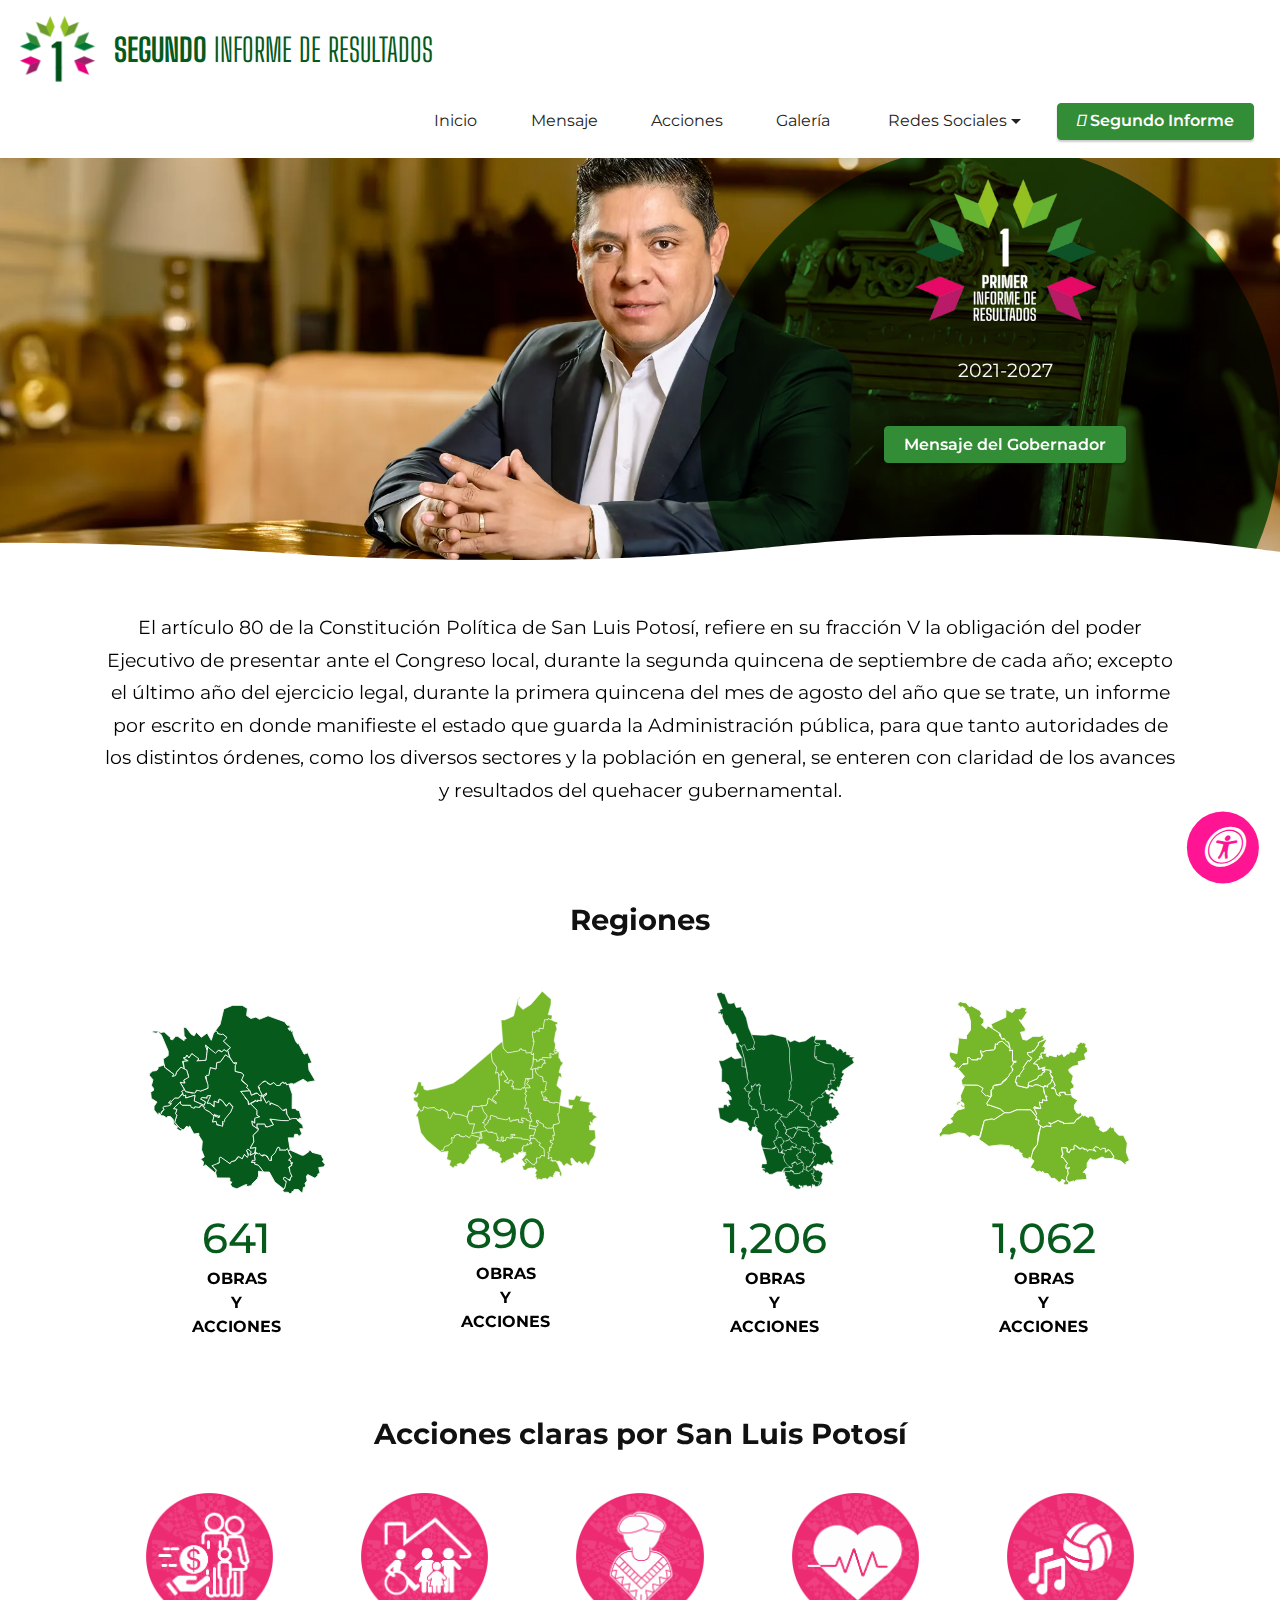
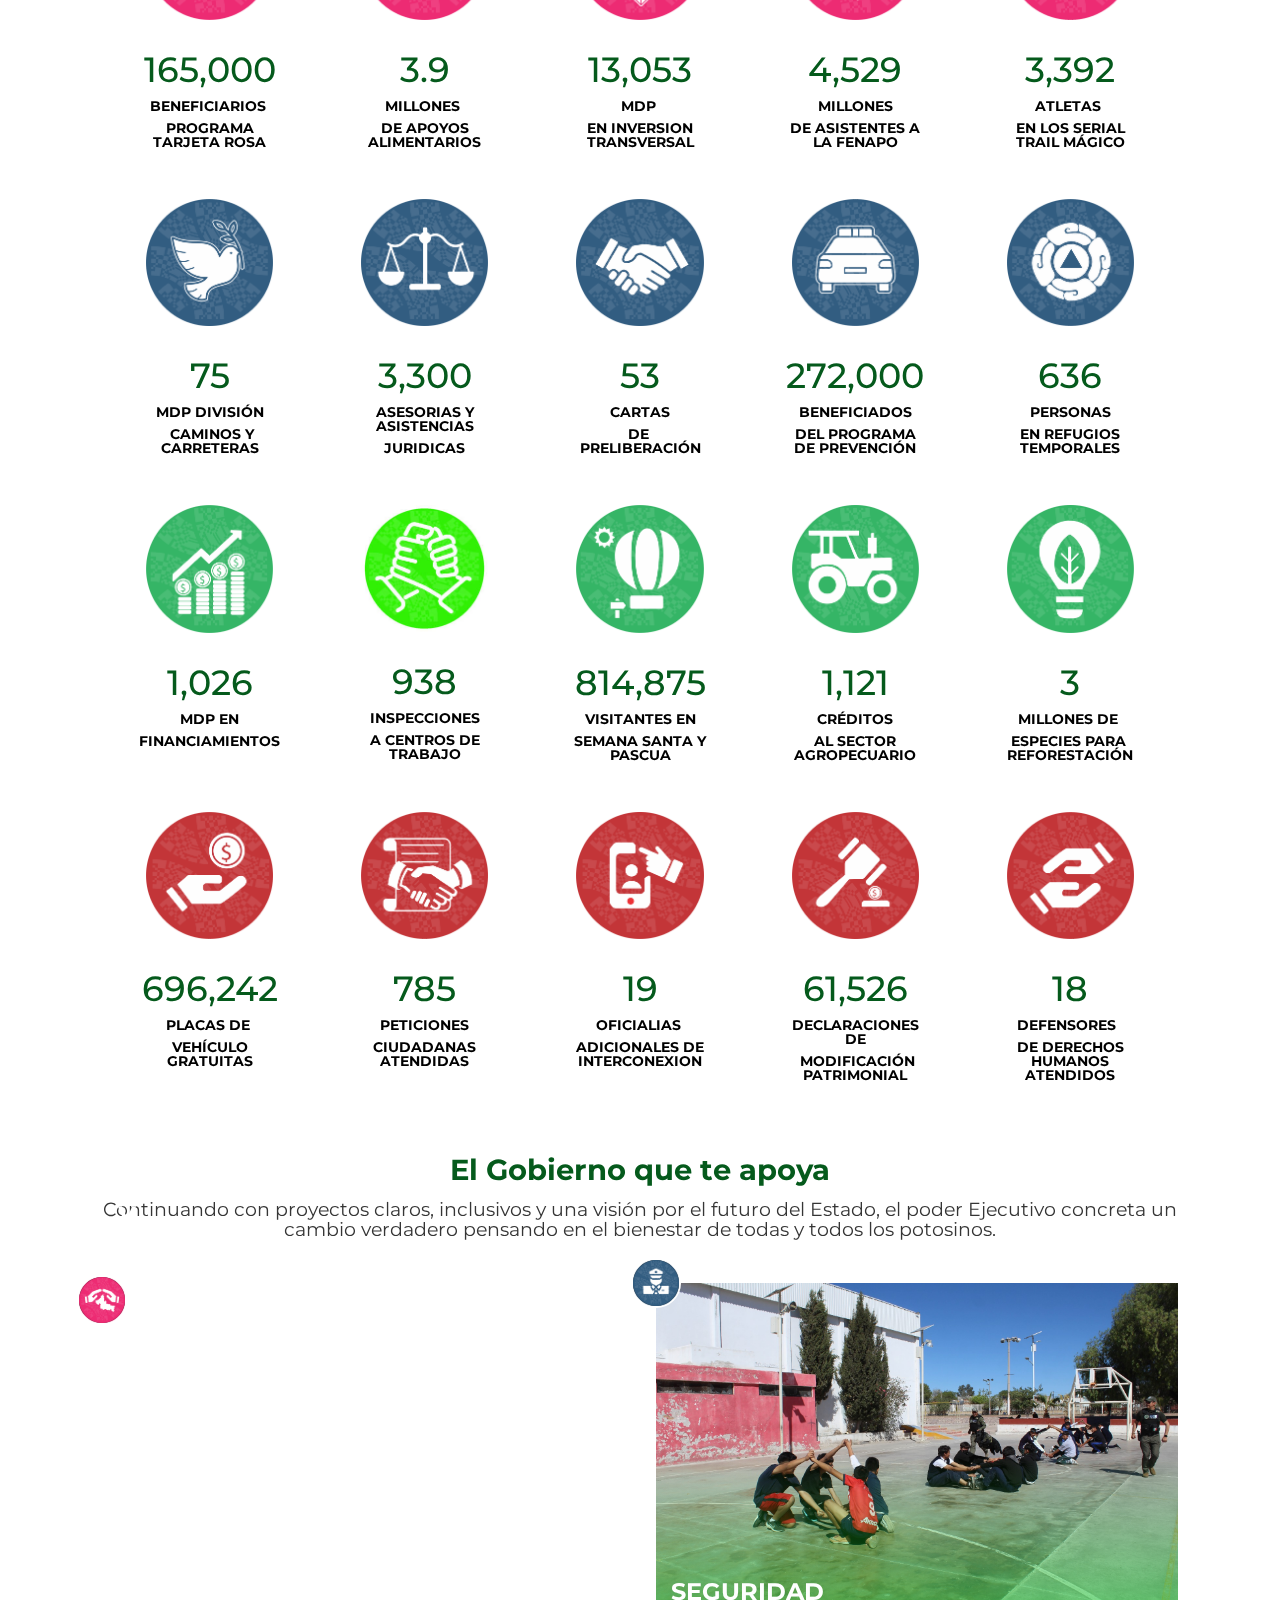
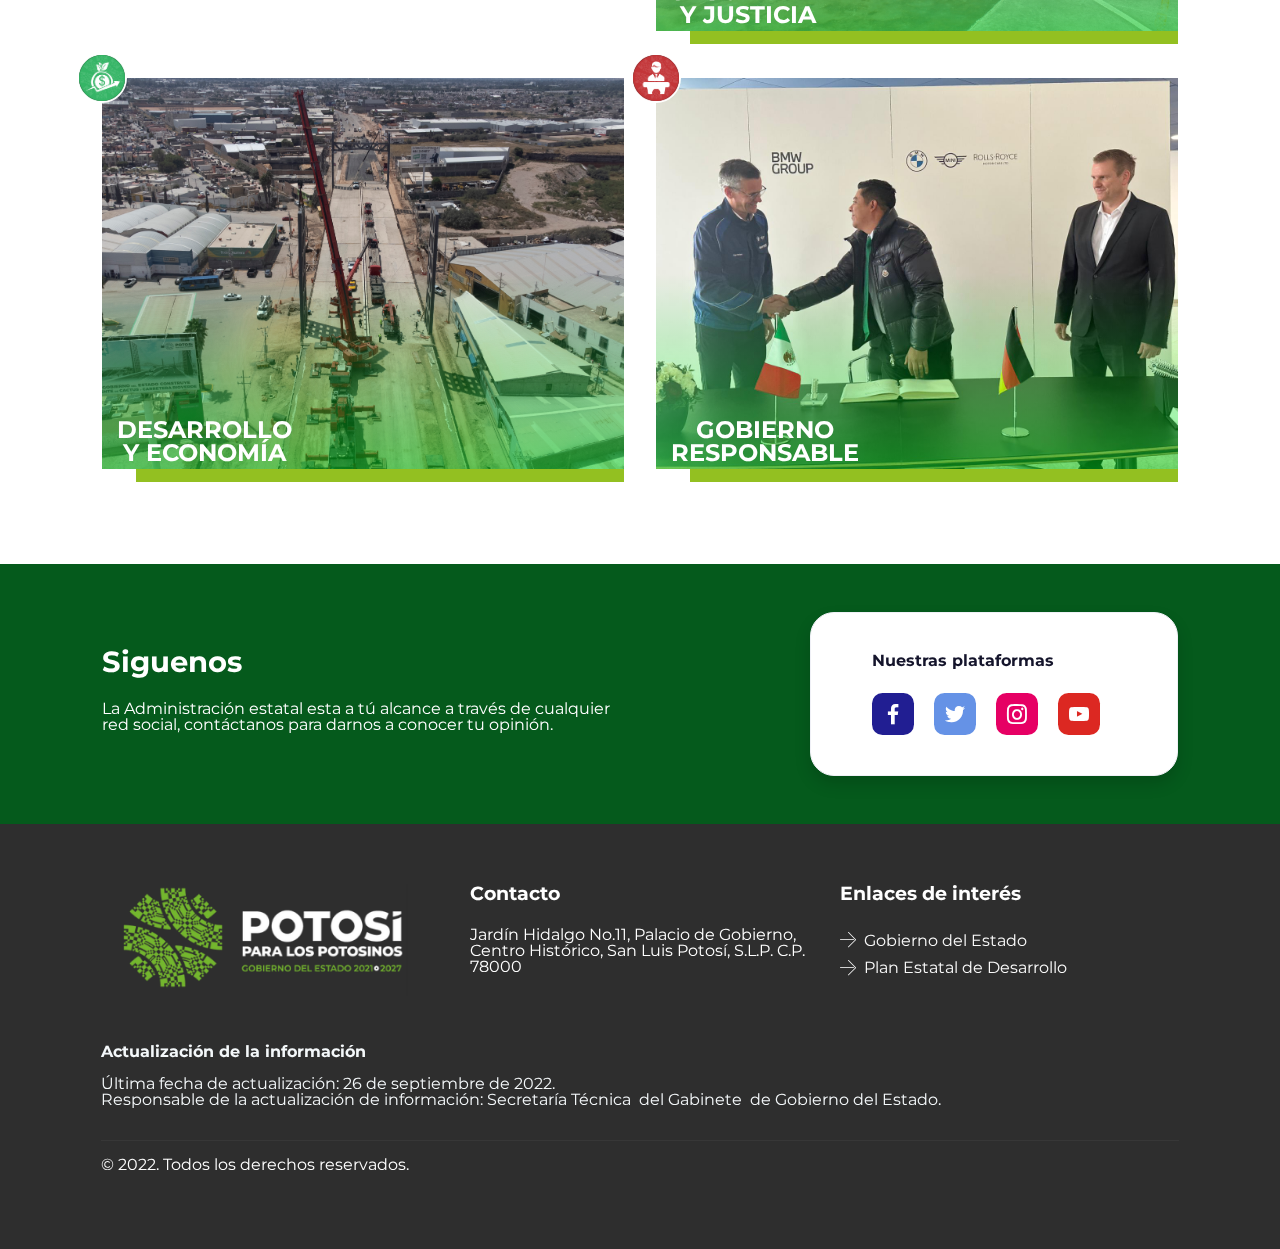
==== commit c65ad0f2: "feat: :sparkles: Se agregan varias adecuaciones en los elementos del header, se agrega la seccion re" ====
--- a/index.html
+++ b/index.html
@@ -8,13 +8,13 @@
   <meta name="twitter:card" content="summary_large_image"/>
   <meta name="twitter:image:src" content="">
   <meta property="og:image" content="">
-  <meta name="twitter:title" content="Primer informe SLP">
+  <meta name="twitter:title" content="Segundo informe SLP">
   <meta name="viewport" content="width=device-width, initial-scale=1, minimum-scale=1">
   <link rel="shortcut icon" href="assets/images/logoinforme-360x360.png" type="image/x-icon">
   <meta name="description" content="">
   
   
-  <title>Primer informe SLP</title>
+  <title>Segundo informe SLP</title>
   <link rel="stylesheet" href="assets/web/assets/mobirise-icons2/mobirise2.css">
   <link rel="stylesheet" href="assets/web/assets/mobirise-icons/mobirise-icons.css">
   <link rel="stylesheet" href="assets/FontAwesome/css/font-awesome.css">
@@ -22,6 +22,7 @@
   <link rel="stylesheet" href="assets/bootstrap/css/bootstrap.min.css">
   <link rel="stylesheet" href="assets/bootstrap/css/bootstrap-grid.min.css">
   <link rel="stylesheet" href="assets/bootstrap/css/bootstrap-reboot.min.css">
+  <link rel="stylesheet" href="assets/smart-cart/minicart-theme.css">
   <link rel="stylesheet" href="assets/popup-overlay-plugin/style.css">
   <link rel="stylesheet" href="assets/dropdown/css/style.css">
   <link rel="stylesheet" href="assets/socicon/css/styles.css">
@@ -124,7 +125,7 @@
     <div class="mbr-overlay" style="opacity: 0; background-color: rgb(53, 53, 53);">
     </div>
 
-    <div class="container itIsNotMobile">
+    <div class=" itIsNotMobile">
         <div class="row">
             <div class="col-lg-6 d-none d-lg-block"></div>
             <div class="col-lg-6 col-md-8 wrap text-white">
@@ -222,64 +223,67 @@
                 <div class="card p-3 align-center col-12 col-md-6 col-lg-3">               
                     <div class="panel-item p-3">
                         
+                        <div class="wrap-img-media">
+						<a href="media.html" target="_blank"><img src="assets/images/media.svg" class="img-responsive clients-img" alt=""></a>
+					</div>
+
+                        <div class="card-texts">
+                           <h3 class="count pt-3 mbr-semibold mbr-fonts-style display-1">641</h3>
+                             <h3 class="mbr-content-title mbr-regular mbr-fonts-style display-4"><strong>OBRAS</strong></h3>
+                              <h4 class="mbr-content-title mbr-regular mbr-fonts-style display-4"><strong>Y</strong></h4>
+                            <h4 class="mbr-content-title mbr-regular mbr-fonts-style display-4"><strong>ACCIONES</strong></h4>
+                            
+                        </div>
+                    </div>
+                    
+                </div>
+
+                <div class="card p-3 align-center col-12 col-md-6 col-lg-3">
+                    <div class="panel-item p-3">
+                        
                         	<div class="wrap-img-altiplano">
-						<img src="assets/images/altiplano.svg" class="img-responsive clients-img" alt="">
-					</div>
-                        <div class="card-text">
-                            <h3 class="count pt-3 mbr-semibold mbr-fonts-style display-1">2</h3>
-                             <h3 class="mbr-content-title mbr-regular mbr-fonts-style display-4"><strong>MILLONES</strong></h3>
-                             
-                            <h4 class="mbr-content-title mbr-regular mbr-fonts-style display-4"><strong>DE DOTACIONES ALIMENTARIAS</strong></h4>
-                            
-                        </div>
-                    </div>
+						<a href="Altiplano.html" target="_blank"><img src="assets/images/altiplano.svg" class="img-responsive clients-img" alt=""></a>
+					</div>
+                        <div class="card-text">
+                            <h3 class="count pt-3 mbr-semibold mbr-fonts-style display-1">890</h3>
+                             <h3 class="mbr-content-title mbr-regular mbr-fonts-style display-4"><strong>OBRAS</strong></h3>
+                             <h4 class="mbr-content-title mbr-regular mbr-fonts-style display-4"><strong>Y</strong></h4>
+                            <h4 class="mbr-content-title mbr-regular mbr-fonts-style display-4"><strong>ACCIONES</strong></h4>
+                            
+                        </div>
+                    </div>
+                    
                 </div>
 
                 <div class="card p-3 align-center col-12 col-md-6 col-lg-3">
                     <div class="panel-item p-3">
                         
                         <div class="wrap-img-huasteca">
-						<img src="assets/images/huasteca.svg" class="img-responsive clients-img" alt="">
-					</div>
-                        <div class="card-text">
-                            <h3 class="count pt-3 mbr-semibold mbr-fonts-style display-1">200</h3>
-                             <h3 class="mbr-content-title mbr-regular mbr-fonts-style display-4"><strong>MIL</strong></h3>
-                             
-                            <h4 class="mbr-content-title mbr-regular mbr-fonts-style display-4"><strong>PRUEBAS DE DETECCIÓN COVID-19</strong></h4>
-                            
-                        </div>
-                    </div>
-                </div>
+						<a href="Huasteca.html" target="_blank"><img src="assets/images/huasteca.svg" class="img-responsive clients-img" alt=""></a>
+					</div>
+                        <div class="card-text">
+                            <h3 class="count pt-3 mbr-semibold mbr-fonts-style display-1">1,206</h3>
+                             <h3 class="mbr-content-title mbr-regular mbr-fonts-style display-4"><strong>OBRAS</strong></h3>
+                             <h4 class="mbr-content-title mbr-regular mbr-fonts-style display-4"><strong>Y</strong></h4>
+                            <h4 class="mbr-content-title mbr-regular mbr-fonts-style display-4"><strong>ACCIONES</strong></h4>
+                            
+                        </div>
+                    </div>
+                   
+                </div>
+
 
                 <div class="card p-3 align-center col-12 col-md-6 col-lg-3">
                     <div class="panel-item p-3">
                         
                         <div class="wrap-img-centro">
-						<img src="assets/images/centro.svg" class="img-responsive clients-img" alt="">
-					</div>
-                        <div class="card-text">
-                            <h3 class="count pt-3 mbr-semibold mbr-fonts-style display-1">350</h3>
-                             <h3 class="mbr-content-title mbr-regular mbr-fonts-style display-4"><strong>MIL</strong></h3>
-                             
-                            <h4 class="mbr-content-title mbr-regular mbr-fonts-style display-4"><strong>APOYOS DE ÚTILES&nbsp;Y ZAPATOS ESCOLARES</strong></h4>
-                            
-                        </div>
-                    </div>
-                </div>
-
-
-                <div class="card p-3 align-center col-12 col-md-6 col-lg-3">
-                    <div class="panel-item p-3">
-                        
-                        <div class="wrap-img-media">
-						<img src="assets/images/media.svg" class="img-responsive clients-img" alt="">
-					</div>
-
-                        <div class="card-texts">
-                           <h3 class="count pt-3 mbr-semibold mbr-fonts-style display-1">4.5</h3>
-                             <h3 class="mbr-content-title mbr-regular mbr-fonts-style display-4"><strong>MILLONES</strong></h3>
-                             
-                            <h4 class="mbr-content-title mbr-regular mbr-fonts-style display-4"><strong>DE ASISTENTES A LA FENAPO</strong></h4>
+						<a href="Centro.html" target="_blank"><img src="assets/images/centro.svg" class="img-responsive clients-img" alt=""></a>
+					</div>
+                        <div class="card-text">
+                            <h3 class="count pt-3 mbr-semibold mbr-fonts-style display-1">1,062</h3>
+                             <h3 class="mbr-content-title mbr-regular mbr-fonts-style display-4"><strong>OBRAS</strong></h3>
+                              <h4 class="mbr-content-title mbr-regular mbr-fonts-style display-4"><strong> Y </strong></h4>
+                            <h4 class="mbr-content-title mbr-regular mbr-fonts-style display-4"><strong>ACCIONES</strong></h4>
                             
                         </div>
                     </div>
@@ -305,7 +309,7 @@
     </div>
 </section>
 
-<section class="counters1 counters levelm4_counters1 cid-tfAnMeC5RT" id="counters01-hl">
+<section class="counters1 counters levelm4_counters1 cid-tQcMXEHee2" id="counters01-2u1">
     
 
     
@@ -316,195 +320,325 @@
 
         <div class="container">
             <div class="row align-center justify-content-center">
-                <div class="card p-3 align-center col-12 col-md-6 col-lg-3">               
-                    <div class="panel-item p-3">
-                        
-                        	<div class="wrap-img">
-						<img src="assets/images/i-3.png" class="img-responsive clients-img" alt="">
-					</div>
-                        <div class="card-text">
-                            <h3 class="count pt-3 mbr-semibold mbr-fonts-style display-1">2</h3>
+                <div class="col-12 col-md-6 col-lg-2 columna col-lg-3">               
+                    <div class="panel-item p-3">
+                        
+                        	<div class="wrap-img">
+						<img src="assets/images/1-3-257x257.png" class="img-responsive clients-img" alt="">
+					</div>
+                        <div class="card-text">
+                            <h3 class="count pt-3 mbr-semibold mbr-fonts-style display-1">165,000</h3>
+                             <h3 class="mbr-content-title mbr-regular mbr-fonts-style display-4"><strong>BENEFICIARIOS&nbsp;</strong></h3>
+                             
+                            <h4 class="mbr-content-title mbr-regular mbr-fonts-style display-4"><strong>PROGRAMA TARJETA ROSA</strong></h4>
+                            
+                        </div>
+                    </div>
+                </div>
+
+                <div class="col-12 col-md-6 col-lg-2 columna col-lg-3">
+                    <div class="panel-item p-3">
+                        
+                        <div class="wrap-img">
+						<img src="assets/images/1-5-257x257.png" class="img-responsive clients-img" alt="">
+					</div>
+                        <div class="card-text">
+                            <h3 class="count pt-3 mbr-semibold mbr-fonts-style display-1">3.9</h3>
+                             <h3 class="mbr-content-title mbr-regular mbr-fonts-style display-4"><strong>MILLONES&nbsp;</strong></h3>
+                             
+                            <h4 class="mbr-content-title mbr-regular mbr-fonts-style display-4"><strong>DE APOYOS ALIMENTARIOS</strong></h4>
+                            
+                        </div>
+                    </div>
+                </div>
+
+                <div class="col-12 col-md-6 col-lg-2 columna col-lg-3">
+                    <div class="panel-item p-3">
+                        
+                        <div class="wrap-img">
+						<img src="assets/images/1-2-257x257.png" class="img-responsive clients-img" alt="">
+					</div>
+                        <div class="card-text">
+                            <h3 class="count pt-3 mbr-semibold mbr-fonts-style display-1">13,053</h3>
+                             <h3 class="mbr-content-title mbr-regular mbr-fonts-style display-4"><strong>MDP&nbsp;</strong></h3>
+                             
+                            <h4 class="mbr-content-title mbr-regular mbr-fonts-style display-4"><strong>EN INVERSION TRANSVERSAL</strong></h4>
+                            
+                        </div>
+                    </div>
+                </div>
+
+
+                <div class="col-12 col-md-6 col-lg-2 columna col-lg-3">
+                    <div class="panel-item p-3">
+                        
+                        <div class="wrap-img">
+						<img src="assets/images/1-6-257x257.png" class="img-responsive clients-img" alt="">
+					</div>
+
+                        <div class="card-text">
+                           <h3 class="count pt-3 mbr-semibold mbr-fonts-style display-1">4,529</h3>
                              <h3 class="mbr-content-title mbr-regular mbr-fonts-style display-4"><strong>MILLONES</strong></h3>
                              
-                            <h4 class="mbr-content-title mbr-regular mbr-fonts-style display-4"><strong>DE DOTACIONES ALIMENTARIAS</strong></h4>
-                            
-                        </div>
-                    </div>
-                </div>
-
-                <div class="card p-3 align-center col-12 col-md-6 col-lg-3">
-                    <div class="panel-item p-3">
-                        
-                        <div class="wrap-img">
-						<img src="assets/images/i-6.png" class="img-responsive clients-img" alt="">
-					</div>
-                        <div class="card-text">
-                            <h3 class="count pt-3 mbr-semibold mbr-fonts-style display-1">200</h3>
-                             <h3 class="mbr-content-title mbr-regular mbr-fonts-style display-4"><strong>MIL</strong></h3>
-                             
-                            <h4 class="mbr-content-title mbr-regular mbr-fonts-style display-4"><strong>PRUEBAS DE DETECCIÓN COVID-19</strong></h4>
-                            
-                        </div>
-                    </div>
-                </div>
-
-                <div class="card p-3 align-center col-12 col-md-6 col-lg-3">
-                    <div class="panel-item p-3">
-                        
-                        <div class="wrap-img">
-						<img src="assets/images/i-1.png" class="img-responsive clients-img" alt="">
-					</div>
-                        <div class="card-text">
-                            <h3 class="count pt-3 mbr-semibold mbr-fonts-style display-1">350</h3>
-                             <h3 class="mbr-content-title mbr-regular mbr-fonts-style display-4"><strong>MIL</strong></h3>
-                             
-                            <h4 class="mbr-content-title mbr-regular mbr-fonts-style display-4"><strong>APOYOS DE ÚTILES&nbsp;Y ZAPATOS ESCOLARES</strong></h4>
-                            
-                        </div>
-                    </div>
-                </div>
-
-
-                <div class="card p-3 align-center col-12 col-md-6 col-lg-3">
-                    <div class="panel-item p-3">
-                        
-                        <div class="wrap-img">
-						<img src="assets/images/i-4.png" class="img-responsive clients-img" alt="">
-					</div>
-
-                        <div class="card-texts">
-                           <h3 class="count pt-3 mbr-semibold mbr-fonts-style display-1">4.5</h3>
-                             <h3 class="mbr-content-title mbr-regular mbr-fonts-style display-4"><strong>MILLONES</strong></h3>
-                             
                             <h4 class="mbr-content-title mbr-regular mbr-fonts-style display-4"><strong>DE ASISTENTES A LA FENAPO</strong></h4>
                             
                         </div>
                     </div>
                 </div>
                 
-                 <div class="card align-center col-12 col-md-6 col-lg-3">               
-                    <div class="panel-item p-3">
-                        
-                        	<div class="wrap-img">
-						<img src="assets/images/i-4.png" class="img-responsive clients-img" alt="">
-					</div>
-                        <div class="card-text">
-                            <h3 class="count pt-3 mbr-semibold mbr-fonts-style display-1">129</h3>
-                             <h3 class="mbr-content-title mbr-regular mbr-fonts-style display-4"><strong>MEDALLAS </strong><br><strong>EN JUEGOS NACIONALES</strong></h3>
-                             
-                            <h4 class="mbr-content-title mbr-regular mbr-fonts-style display-4"><strong>CONADE 2022</strong></h4>
-                            
-                        </div>
-                    </div>
-                </div>
-                
-                <div class="card align-center col-12 col-md-6 col-lg-3">               
-                    <div class="panel-item p-3">
-                        
-                        	<div class="wrap-img">
-						<img src="assets/images/i-8.png" class="img-responsive clients-img" alt="">
-					</div>
-                        <div class="card-text">
-                          <h3 class="count pt-3 mbr-semibold mbr-fonts-style display-1">242</h3>
-                             <h3 class="mbr-content-title mbr-regular mbr-fonts-style display-4"><strong>MESAS&nbsp;</strong></h3>
-                             
-                            <h4 class="mbr-content-title mbr-regular mbr-fonts-style display-4"><strong>PARA LA CONSTRUCCIÓN DE LA PAZ Y SEGURIDAD</strong></h4>
-                            
-                        </div>
-                    </div>
-                </div>
-                
-                <div class="card align-center col-12 col-md-6 col-lg-3">               
-                    <div class="panel-item p-3">
-                        
-                        	<div class="wrap-img">
-						<img src="assets/images/i-14.png" class="img-responsive clients-img" alt="">
-					</div>
-                        <div class="card-text">
-                          <h3 class="count pt-3 mbr-semibold mbr-fonts-style display-1">1.87</h3>
-                             <h3 class="mbr-content-title mbr-regular mbr-fonts-style display-4"><strong>MILLONES</strong></h3>
-                             
-                            <h4 class="mbr-content-title mbr-regular mbr-fonts-style display-4"><strong>DE TURISTAS EN EL ESTADO</strong></h4>
-                            
-                        </div>
-                    </div>
-                </div>
-                
-                <div class="card align-center col-12 col-md-6 col-lg-3">               
-                    <div class="panel-item p-3">
-                        
-                        	<div class="wrap-img">
-						<img src="assets/images/i-16.png" class="img-responsive clients-img" alt="">
-					</div>
-                        <div class="card-text">
-                           <h3 class="count pt-3 mbr-semibold mbr-fonts-style display-1">500</h3>
-                             <h3 class="mbr-content-title mbr-regular mbr-fonts-style display-4"><strong>LUMINARIAS</strong></h3>
-                             
-                            <h4 class="mbr-content-title mbr-regular mbr-fonts-style display-4"><strong>LED EN EL PARQUE TANGAMANGA 1</strong></h4>
-                            
-                        </div>
-                    </div>
-                </div>
-                 <div class="card align-center col-12 col-md-6 col-lg-3">               
-                    <div class="panel-item p-3">
-                        
-                        	<div class="wrap-img">
-						<img src="assets/images/i-16.png" class="img-responsive clients-img" alt="">
-					</div>
-                        <div class="card-text">
-                           <h3 class="count pt-3 mbr-semibold mbr-fonts-style display-1">43</h3>
-                             <h3 class="mbr-content-title mbr-regular mbr-fonts-style display-4"><strong>KILOMETROS&nbsp;</strong></h3>
-                             
-                            <h4 class="mbr-content-title mbr-regular mbr-fonts-style display-4"><strong>ILUMINADOS EN EL CIRCUITO POTOSÍ</strong></h4>
-                            
-                        </div>
-                    </div>
-                </div>
-                 <div class="card align-center col-12 col-md-6 col-lg-3">               
-                    <div class="panel-item p-3">
-                        
-                        	<div class="wrap-img">
-						<img src="assets/images/i-19.png" class="img-responsive clients-img" alt="">
-					</div>
-                        <div class="card-text">
-                           <h3 class="count pt-3 mbr-semibold mbr-fonts-style display-1">452</h3>
-                             <h3 class="mbr-content-title mbr-regular mbr-fonts-style display-4"><strong>MIL</strong></h3>
-                             
-                            <h4 class="mbr-content-title mbr-regular mbr-fonts-style display-4"><strong>ÁRBOLES DONADOS PARA REFORESTACIÓN</strong></h4>
-                            
-                        </div>
-                    </div>
-                </div>
-                 <div class="card align-center col-12 col-md-6 col-lg-3">               
-                    <div class="panel-item p-3">
-                        
-                        	<div class="wrap-img">
-						<img src="assets/images/i-23.png" class="img-responsive clients-img" alt="">
-					</div>
-                        <div class="card-text">
-                           <h3 class="count pt-3 mbr-semibold mbr-fonts-style display-1">400</h3>
-                             <h3 class="mbr-content-title mbr-regular mbr-fonts-style display-4"><strong>MIL</strong></h3>
-                             
-                            <h4 class="mbr-content-title mbr-regular mbr-fonts-style display-4"><strong>LICENCIAS Y PLACAS GRATUITAS</strong></h4>
-                            
-                        </div>
-                    </div>
-                </div>
-                 <div class="card align-center col-12 col-md-6 col-lg-3">               
-                    <div class="panel-item p-3">
-                        
-                        	<div class="wrap-img">
-						<img src="assets/images/i-21.png" class="img-responsive clients-img" alt="">
-					</div>
-                        <div class="card-text">
-                           <h3 class="count pt-3 mbr-semibold mbr-fonts-style display-1">7</h3>
-                             <h3 class="mbr-content-title mbr-regular mbr-fonts-style display-4"><strong>EMBAJADORES</strong></h3>
-                             
-                            <h4 class="mbr-content-title mbr-regular mbr-fonts-style display-4"><strong>NOS VISITARON EN EL ESTADO</strong></h4>
-                            
-                        </div>
-                    </div>
-                </div>
+                 <div class="col-12 col-md-6 col-lg-2 columna col-lg-3">               
+                    <div class="panel-item p-3">
+                        
+                        	<div class="wrap-img">
+						<img src="assets/images/1-4-257x257.png" class="img-responsive clients-img" alt="">
+					</div>
+                        <div class="card-text">
+                            <h3 class="count pt-3 mbr-semibold mbr-fonts-style display-1">3,392</h3>
+                             <h3 class="mbr-content-title mbr-regular mbr-fonts-style display-4"><strong>ATLETAS&nbsp;</strong></h3>
+                             
+                            <h4 class="mbr-content-title mbr-regular mbr-fonts-style display-4"><strong>EN LOS SERIAL TRAIL MÁGICO</strong></h4>
+                            
+                        </div>
+                    </div>
+                </div>
+                
+               <div class="w-100"></div> <!-- Esto inicia una nueva fila -->
+                
+                <div class="col-12 col-md-6 col-lg-2 columna col-lg-3">               
+                    <div class="panel-item p-3">
+                        
+                        	<div class="wrap-img">
+						<img src="assets/images/2-2-257x257.png" class="img-responsive clients-img" alt="">
+					</div>
+                        <div class="card-text">
+                            <h3 class="count pt-3 mbr-semibold mbr-fonts-style display-1">75</h3>
+                             <h3 class="mbr-content-title mbr-regular mbr-fonts-style display-4"><strong>MDP DIVISIÓN</strong><br></h3>
+                             
+                            <h4 class="mbr-content-title mbr-regular mbr-fonts-style display-4"><strong>&nbsp;CAMINOS Y CARRETERAS</strong></h4>
+                            
+                        </div>
+                    </div>
+                </div>
+                
+                <div class="col-12 col-md-6 col-lg-2 columna col-lg-3">               
+                    <div class="panel-item p-3">
+                        
+                        	<div class="wrap-img">
+						<img src="assets/images/2-3-257x257.png" class="img-responsive clients-img" alt="">
+					</div>
+                        <div class="card-text">
+                            <h3 class="count pt-3 mbr-semibold mbr-fonts-style display-1">3,300</h3>
+                             <h3 class="mbr-content-title mbr-regular mbr-fonts-style display-4"><strong>ASESORIAS Y ASISTENCIAS</strong></h3>
+                             
+                            <h4 class="mbr-content-title mbr-regular mbr-fonts-style display-4"><strong>JURIDICAS</strong></h4>
+                            
+                        </div>
+                    </div>
+                </div>
+                <div class="col-12 col-md-6 col-lg-2 columna col-lg-3">               
+                    <div class="panel-item p-3">
+                        
+                        	<div class="wrap-img">
+						<img src="assets/images/2-4-257x257.png" class="img-responsive clients-img" alt="">
+					</div>
+                        <div class="card-text">
+                            <h3 class="count pt-3 mbr-semibold mbr-fonts-style display-1">53</h3>
+                             <h3 class="mbr-content-title mbr-regular mbr-fonts-style display-4"><strong>CARTAS</strong><br></h3>
+                             
+                            <h4 class="mbr-content-title mbr-regular mbr-fonts-style display-4"><strong>DE&nbsp;</strong><br><strong>PRELIBERACIÓN</strong></h4>
+                            
+                        </div>
+                    </div>
+                </div>
+                <div class="col-12 col-md-6 col-lg-2 columna col-lg-3">               
+                    <div class="panel-item p-3">
+                        
+                        	<div class="wrap-img">
+						<img src="assets/images/2-5-257x257.png" class="img-responsive clients-img" alt="">
+					</div>
+                        <div class="card-text">
+                            <h3 class="count pt-3 mbr-semibold mbr-fonts-style display-1">272,000</h3>
+                             <h3 class="mbr-content-title mbr-regular mbr-fonts-style display-4"><strong>BENEFICIADOS</strong><br></h3>
+                             
+                            <h4 class="mbr-content-title mbr-regular mbr-fonts-style display-4"><strong>DEL PROGRAMA DE PREVENCIÓN</strong></h4>
+                            
+                        </div>
+                    </div>
+                </div>
+                <div class="col-12 col-md-6 col-lg-2 columna col-lg-3">               
+                    <div class="panel-item p-3">
+                        
+                        	<div class="wrap-img">
+						<img src="assets/images/2-6-257x257.png" class="img-responsive clients-img" alt="">
+					</div>
+                        <div class="card-text">
+                            <h3 class="count pt-3 mbr-semibold mbr-fonts-style display-1">636</h3>
+                             <h3 class="mbr-content-title mbr-regular mbr-fonts-style display-4"><strong>PERSONAS</strong></h3>
+                             
+                            <h4 class="mbr-content-title mbr-regular mbr-fonts-style display-4"><strong>EN REFUGIOS TEMPORALES</strong></h4>
+                            
+                        </div>
+                    </div>
+                </div>
+                
+                <div class="w-100"></div> <!-- Esto inicia una nueva fila -->
+                
+                <div class="col-12 col-md-6 col-lg-2 columna col-lg-3">               
+                    <div class="panel-item p-3">
+                        
+                        	<div class="wrap-img">
+						<img src="assets/images/3-2-257x257.png" class="img-responsive clients-img" alt="">
+					</div>
+                        <div class="card-text">
+                            <h3 class="count pt-3 mbr-semibold mbr-fonts-style display-1">1,026</h3>
+                             <h3 class="mbr-content-title mbr-regular mbr-fonts-style display-4"><strong>MDP EN</strong></h3>
+                             
+                            <h4 class="mbr-content-title mbr-regular mbr-fonts-style display-4"><strong>FINANCIAMIENTOS</strong></h4>
+                            
+                        </div>
+                    </div>
+                </div>
+                
+                <div class="col-12 col-md-6 col-lg-2 columna col-lg-3">               
+                    <div class="panel-item p-3">
+                        
+                        	<div class="wrap-img">
+						<img src="assets/images/3-3-257x255.jpg" class="img-responsive clients-img" alt="">
+					</div>
+                        <div class="card-text">
+                            <h3 class="count pt-3 mbr-semibold mbr-fonts-style display-1">938</h3>
+                             <h3 class="mbr-content-title mbr-regular mbr-fonts-style display-4"><strong>INSPECCIONES</strong></h3>
+                             
+                            <h4 class="mbr-content-title mbr-regular mbr-fonts-style display-4"><strong>A CENTROS DE TRABAJO</strong></h4>
+                            
+                        </div>
+                    </div>
+                </div>
+                <div class="col-12 col-md-6 col-lg-2 columna col-lg-3">               
+                    <div class="panel-item p-3">
+                        
+                        	<div class="wrap-img">
+						<img src="assets/images/3-4-257x257.png" class="img-responsive clients-img" alt="">
+					</div>
+                        <div class="card-text">
+                            <h3 class="count pt-3 mbr-semibold mbr-fonts-style display-1">814,875</h3>
+                             <h3 class="mbr-content-title mbr-regular mbr-fonts-style display-4"><strong>VISITANTES EN</strong></h3>
+                             
+                            <h4 class="mbr-content-title mbr-regular mbr-fonts-style display-4"><strong>SEMANA SANTA Y PASCUA</strong></h4>
+                            
+                        </div>
+                    </div>
+                </div>
+                <div class="col-12 col-md-6 col-lg-2 columna col-lg-3">               
+                    <div class="panel-item p-3">
+                        
+                        	<div class="wrap-img">
+						<img src="assets/images/3-6-257x257.png" class="img-responsive clients-img" alt="">
+					</div>
+                        <div class="card-text">
+                            <h3 class="count pt-3 mbr-semibold mbr-fonts-style display-1">1,121</h3>
+                             <h3 class="mbr-content-title mbr-regular mbr-fonts-style display-4"><strong>CRÉDITOS</strong></h3>
+                             
+                            <h4 class="mbr-content-title mbr-regular mbr-fonts-style display-4"><strong>AL SECTOR AGROPECUARIO</strong></h4>
+                            
+                        </div>
+                    </div>
+                </div>
+                <div class="col-12 col-md-6 col-lg-2 columna col-lg-3">               
+                    <div class="panel-item p-3">
+                        
+                        	<div class="wrap-img">
+						<img src="assets/images/3-8-257x257.png" class="img-responsive clients-img" alt="">
+					</div>
+                        <div class="card-text">
+                            <h3 class="count pt-3 mbr-semibold mbr-fonts-style display-1">3</h3>
+                             <h3 class="mbr-content-title mbr-regular mbr-fonts-style display-4"><strong>MILLONES DE&nbsp;</strong></h3>
+                             
+                            <h4 class="mbr-content-title mbr-regular mbr-fonts-style display-4"><strong>ESPECIES PARA&nbsp; REFORESTACIÓN</strong></h4>
+                            
+                        </div>
+                    </div>
+                </div>
+                
+                <div class="w-100"></div> <!-- Esto inicia una nueva fila -->
+                
+                <div class="col-12 col-md-6 col-lg-2 columna col-lg-3">               
+                    <div class="panel-item p-3">
+                        
+                        	<div class="wrap-img">
+						<img src="assets/images/4-4-257x257.png" class="img-responsive clients-img" alt="">
+					</div>
+                        <div class="card-text">
+                            <h3 class="count pt-3 mbr-semibold mbr-fonts-style display-1">696,242</h3>
+                             <h3 class="mbr-content-title mbr-regular mbr-fonts-style display-4"><strong>PLACAS DE&nbsp;</strong><br></h3>
+                             
+                            <h4 class="mbr-content-title mbr-regular mbr-fonts-style display-4"><strong>VEHÍCULO</strong><strong><br></strong><strong>GRATUITAS</strong></h4>
+                            
+                        </div>
+                    </div>
+                </div>
+                
+                <div class="col-12 col-md-6 col-lg-2 columna col-lg-3">               
+                    <div class="panel-item p-3">
+                        
+                        	<div class="wrap-img">
+						<img src="assets/images/4-2-257x257.png" class="img-responsive clients-img" alt="">
+					</div>
+                        <div class="card-text">
+                            <h3 class="count pt-3 mbr-semibold mbr-fonts-style display-1">785</h3>
+                             <h3 class="mbr-content-title mbr-regular mbr-fonts-style display-4"><strong>PETICIONES</strong></h3>
+                             
+                            <h4 class="mbr-content-title mbr-regular mbr-fonts-style display-4"><strong>CIUDADANAS ATENDIDAS</strong></h4>
+                            
+                        </div>
+                    </div>
+                </div>
+                <div class="col-12 col-md-6 col-lg-2 columna col-lg-3">               
+                    <div class="panel-item p-3">
+                        
+                        	<div class="wrap-img">
+						<img src="assets/images/4-5-257x257.png" class="img-responsive clients-img" alt="">
+					</div>
+                        <div class="card-text">
+                            <h3 class="count pt-3 mbr-semibold mbr-fonts-style display-1">19</h3>
+                             <h3 class="mbr-content-title mbr-regular mbr-fonts-style display-4"><strong>OFICIALIAS&nbsp;</strong></h3>
+                             
+                            <h4 class="mbr-content-title mbr-regular mbr-fonts-style display-4"><strong>ADICIONALES DE INTERCONEXION</strong></h4>
+                            
+                        </div>
+                    </div>
+                </div>
+                <div class="col-12 col-md-6 col-lg-2 columna col-lg-3">               
+                    <div class="panel-item p-3">
+                        
+                        	<div class="wrap-img">
+						<img src="assets/images/4-3-257x257.png" class="img-responsive clients-img" alt="">
+					</div>
+                        <div class="card-text">
+                            <h3 class="count pt-3 mbr-semibold mbr-fonts-style display-1">61,526</h3>
+                             <h3 class="mbr-content-title mbr-regular mbr-fonts-style display-4"><strong>DECLARACIONES DE</strong></h3>
+                             
+                            <h4 class="mbr-content-title mbr-regular mbr-fonts-style display-4"><strong>&nbsp;MODIFICACIÓN PATRIMONIAL</strong></h4>
+                            
+                        </div>
+                    </div>
+                </div>
+                <div class="col-12 col-md-6 col-lg-2 columna col-lg-3">               
+                    <div class="panel-item p-3">
+                        
+                        	<div class="wrap-img">
+						<img src="assets/images/4-6-257x257.png" class="img-responsive clients-img" alt="">
+					</div>
+                        <div class="card-text">
+                            <h3 class="count pt-3 mbr-semibold mbr-fonts-style display-1">18</h3>
+                             <h3 class="mbr-content-title mbr-regular mbr-fonts-style display-4"><strong>DEFENSORES&nbsp;&nbsp;</strong></h3>
+                             
+                            <h4 class="mbr-content-title mbr-regular mbr-fonts-style display-4"><strong>DE DERECHOS HUMANOS ATENDIDOS</strong></h4>
+                            
+                        </div>
+                    </div>
+                </div>
+            
                 
                 
                
@@ -524,7 +658,8 @@
 		<div class="row justify-content-center align-left">
 			<div class="col-lg-12 md-pb">
 				<h3 class="mbr-section-subtitle pb-2 mbr-fonts-style display-2"><strong>El Gobierno que te apoya</strong></h3>
-				<h2 class="mbr-section-title pb-1 mbr-fonts-style display-5">Con proyectos claros, inclusivos y una visión por el futuro del Estado, el poder Ejecutivo de la entidad logra en poco tiempo, concretar un cambio verdadero pensado en el bienestar de todas y todos los potosinos.</h2>
+				<h2 class="mbr-section-title pb-1 mbr-fonts-style display-5">Continuando con proyectos claros, inclusivos y una visión por el futuro del Estado, el poder Ejecutivo concreta un cambio verdadero pensando en el bienestar de todas y todos los potosinos.
+</h2>
 				
 			</div>
 		</div>
@@ -551,8 +686,12 @@
             <div class="col-12 col-md-6 col-lg-6 item gallery-image active">
                 <a href="calidad-vida-slp.html">
                 <div class="item-wrapper container-texto-imagen img-gradient">
-                    <img class="w-100" src="assets/images/01-menos-pobreza-portada-1076x686.jpg" alt="" data-slide-to="0" data-bs-slide-to="0">
+                    <img class="w-100" src="file:///home/usi/Escritorio/ProyectosUSI/2doinforme/assets/images/Eje1-Calidad de Vida.JPG" alt="" data-slide-to="0" data-bs-slide-to="0">
                     <div class="bottom-left mbr-section-title mbr-bold mbr-fonts-style display-2">CALIDAD<br> DE  VIDA</div>
+                    
+                     <div class="icon-wrapper">
+                     <img src="assets/images/1-1.png" alt="Icono de ejemplo" data-slide-to="1" data-bs-slide-to="1">
+                </div>
                     
                 </div>
                     </a>
@@ -560,8 +699,14 @@
             </div><div class="col-12 col-md-6 col-lg-6 item gallery-image">
              <a href="paz-justicia-slp.html">
                 <div class="item-wrapper container-texto-imagen img-gradient">
-                   <img class="w-100" src="assets/images/portada.jpg" alt="" data-slide-to="1" data-bs-slide-to="1">
+                    
+                 
+                   <img class="w-100" src="assets/images/eje2-seguridad-y-justicia.jpeg" alt="" data-slide-to="2" data-bs-slide-to="2">
                     <div class="bottom-left mbr-section-title mbr-bold mbr-fonts-style display-2">SEGURIDAD <br>  Y JUSTICIA</div>
+                    
+                    <div class="icon-wrapper">
+                     <img src="assets/images/2-1.png" alt="Icono de ejemplo" data-slide-to="3" data-bs-slide-to="3">
+                </div>
                    
                 </div>
                  </a>
@@ -569,8 +714,12 @@
             </div><div class="col-12 col-md-6 col-lg-6 item gallery-image">
              <a href="desarrollo-economia-slp.html">
                 <div class="item-wrapper container-texto-imagen img-gradient">
-                   <img class="w-100" src="assets/images/003-portada.jpg" alt="" data-slide-to="2" data-bs-slide-to="2">
+                   <img class="w-100" src="assets/images/eje-3-desarrollo-econmico.jpg" alt="" data-slide-to="4" data-bs-slide-to="4">
                     <div class="bottom-left mbr-section-title mbr-bold mbr-fonts-style display-2">DESARROLLO <br>  Y ECONOMÍA</div>
+                    
+                     <div class="icon-wrapper">
+                     <img src="assets/images/3-1.png" alt="Icono de ejemplo" data-slide-to="5" data-bs-slide-to="5">
+                </div>
                    
                 </div>
                  </a>
@@ -581,8 +730,12 @@
             <div class="col-12 col-md-6 col-lg-6 item gallery-image">
                 <a href="gobierno-responsable-slp.html">
                 <div class="item-wrapper container-texto-imagen img-gradient">
-                    <img class="w-100" src="assets/images/portada-gobierno-responsable.jpg" alt="" data-slide-to="3" data-bs-slide-to="3">
+                    <img class="w-100" src="assets/images/eje4-gobierno-responsable.jpg" alt="" data-slide-to="6" data-bs-slide-to="6">
                     <div class="bottom-left mbr-section-title mbr-bold mbr-fonts-style display-2">GOBIERNO <br>  RESPONSABLE</div>
+                    
+                     <div class="icon-wrapper">
+                     <img src="assets/images/4-1.png" alt="Icono de ejemplo" data-slide-to="7" data-bs-slide-to="7">
+                </div>
                    
                 </div>
                     </a>
@@ -590,42 +743,42 @@
             </div>
         </div>
 
-        <div class="modal mbr-slider" tabindex="-1" role="dialog" aria-hidden="true" id="tOsd4mpvZG-modal">
+        <div class="modal mbr-slider" tabindex="-1" role="dialog" aria-hidden="true" id="tQk0gMK6pF-modal">
             <div class="modal-dialog" role="document">
                 <div class="modal-content">
                     <div class="modal-body">
-                        <div class="carousel slide" id="lb-tOsd4mpvZG" data-interval="5000">
+                        <div class="carousel slide" id="lb-tQk0gMK6pF" data-interval="5000">
                             <div class="carousel-inner">
                                 <div class="carousel-item active">
-                                    <img class="d-block w-100" src="assets/images/01-menos-pobreza-portada-1076x686.jpg" alt="">
+                                    <img class="d-block w-100" src="file:///home/usi/Escritorio/ProyectosUSI/2doinforme/assets/images/Eje1-Calidad%20de%20Vida.JPG" alt="">
                                 </div><div class="carousel-item">
-                                    <img class="d-block w-100" src="assets/images/portada.jpg" alt="">
+                                    <img class="d-block w-100" src="assets/images/1-1.png" alt="">
                                 </div><div class="carousel-item">
-                                    <img class="d-block w-100" src="assets/images/003-portada.jpg" alt="">
+                                    <img class="d-block w-100" src="assets/images/eje2-seguridad-y-justicia.jpeg" alt="">
                                 </div>
                                 
                                 
                                 <div class="carousel-item">
-                                    <img class="d-block w-100" src="assets/images/portada-gobierno-responsable.jpg" alt="">
+                                    <img class="d-block w-100" src="assets/images/2-1.png" alt="">
                                 </div><div class="carousel-item">
-                                    <img class="d-block w-100" src="file:///home/usi/.config/Mobirise.com/Mobirise/usi_002edesarrollo_0040sanluispotosi_002egob_002emx/addons/goalm5/components/gallery6/false" alt="">
+                                    <img class="d-block w-100" src="assets/images/eje-3-desarrollo-econmico.jpg" alt="">
                                 </div><div class="carousel-item">
-                                    <img class="d-block w-100" src="file:///home/usi/.config/Mobirise.com/Mobirise/usi_002edesarrollo_0040sanluispotosi_002egob_002emx/addons/goalm5/components" alt="">
+                                    <img class="d-block w-100" src="assets/images/3-1.png" alt="">
                                 </div>
                             </div>
                             <ol class="carousel-indicators">
-                                <li data-slide-to="0" class="active" data-target="#lb-tOsd4mpvZG" data-bs-slide-to="0"></li>
-                                <li data-slide-to="1" data-target="#lb-tOsd4mpvZG" data-bs-slide-to="1"></li>
-                                <li data-slide-to="2" data-target="#lb-tOsd4mpvZG" data-bs-slide-to="2"></li>
-                                <li data-slide-to="3" data-target="#lb-tOsd4mpvZG" data-bs-slide-to="3"></li><li data-slide-to="4" data-bs-slide-to="4" data-target="#lb-tOsd4mpvZG"></li><li data-slide-to="5" data-bs-slide-to="5" data-target="#lb-tOsd4mpvZG"></li>
+                                <li data-slide-to="0" class="active" data-target="#lb-tQk0gMK6pF" data-bs-slide-to="0"></li>
+                                <li data-slide-to="1" data-target="#lb-tQk0gMK6pF" data-bs-slide-to="1"></li>
+                                <li data-slide-to="2" data-target="#lb-tQk0gMK6pF" data-bs-slide-to="2"></li>
+                                <li data-slide-to="3" data-target="#lb-tQk0gMK6pF" data-bs-slide-to="3"></li><li data-slide-to="4" data-bs-slide-to="4" data-target="#lb-tQk0gMK6pF"></li><li data-slide-to="5" data-bs-slide-to="5" data-target="#lb-tQk0gMK6pF"></li>
                             </ol>
                             <a role="button" href="" class="close" data-dismiss="modal" aria-label="Close">
                             </a>
-                            <a class="carousel-control-prev carousel-control" role="button" data-slide="prev" href="#lb-tOsd4mpvZG">
+                            <a class="carousel-control-prev carousel-control" role="button" data-slide="prev" href="#lb-tQk0gMK6pF">
                                 <span class="mobi-mbri mobi-mbri-arrow-prev" aria-hidden="true"></span>
                                 <span class="sr-only">Previous</span>
                             </a>
-                            <a class="carousel-control-next carousel-control" role="button" data-slide="next" href="#lb-tOsd4mpvZG">
+                            <a class="carousel-control-next carousel-control" role="button" data-slide="next" href="#lb-tQk0gMK6pF">
                                 <span class="mobi-mbri mobi-mbri-arrow-next" aria-hidden="true"></span>
                                 <span class="sr-only">Next</span>
                             </a>
@@ -818,6 +971,8 @@
   <script src="assets/tether/tether.min.js"></script>
   <script src="assets/bootstrap/js/bootstrap.min.js"></script>
   <script src="assets/smoothscroll/smooth-scroll.js"></script>
+  <script src="assets/smart-cart/minicart.js"></script>
+  <script src="assets/smart-cart/minicart-customizer.js"></script>
   <script src="assets/playervimeo/vimeo_player.js"></script>
   <script src="assets/viewportchecker/jquery.viewportchecker.js"></script>
   <script src="assets/popup-plugin/script.js"></script>
--- a/assets/mobirise/css/mbr-additional.css
+++ b/assets/mobirise/css/mbr-additional.css
@@ -1765,9 +1765,9 @@
 }
 .cid-tbtPCaLgYU {
   overflow: hidden;
-  padding-top: 10rem;
-  padding-bottom: 0rem;
-  background-image: url("../../../assets/images/foto-23.jpeg");
+  padding-top: 9rem;
+  padding-bottom: 3rem;
+  background-image: url("../../../assets/images/oficial-gober-agosto-large-waifu2x-photo-noise1-scale.webp");
 }
 .cid-tbtPCaLgYU .container {
   margin: 0 auto;
@@ -1779,8 +1779,8 @@
 .cid-tbtPCaLgYU .wrap:before {
   content: '';
   position: absolute;
-  width: 520px;
-  height: 520px;
+  width: 580px;
+  height: 580px;
   border-radius: 50%;
   mix-blend-mode: multiply;
   background-color: #338c36;
@@ -1788,7 +1788,7 @@
   right: 0px;
 }
 .cid-tbtPCaLgYU .title__block {
-  padding: 90px 0;
+  padding: 90px 0 90px 360px;
   display: flex;
   flex-direction: column;
   z-index: 1;
@@ -1799,6 +1799,15 @@
 }
 .cid-tbtPCaLgYU .mbr-section-btn {
   margin-top: 10px;
+}
+@media screen and (min-width: 1200px) and (max-width: 1899px) {
+  .cid-tbtPCaLgYU .title__block {
+    padding: 35px 0 50px 90px;
+    display: flex;
+    flex-direction: column;
+    z-index: 1;
+    position: relative;
+  }
 }
 @media (max-width: 1199px) {
   .cid-tbtPCaLgYU .title__block {
@@ -1983,7 +1992,7 @@
 }
 .cid-tNdi3nLrKp {
   padding-top: 30px;
-  padding-bottom: 30px;
+  padding-bottom: 0px;
   background-color: #ffffff;
 }
 .cid-tNdi3nLrKp .mbr-iconfont {
@@ -2097,57 +2106,106 @@
 }
 .cid-tNdi3nLrKp H4 {
   color: #000000;
+  text-align: center;
 }
 .cid-tNdi3nLrKp H3 {
   color: #000000;
 }
-.cid-tfAnMeC5RT {
+.cid-tQcMXEHee2 {
   padding-top: 45px;
-  padding-bottom: 30px;
+  padding-bottom: 0px;
   background-color: #ffffff;
 }
-.cid-tfAnMeC5RT .mbr-iconfont {
+.cid-tQcMXEHee2 .mbr-iconfont {
   font-size: 4rem;
   color: #055a1c;
 }
-.cid-tfAnMeC5RT .count,
-.cid-tfAnMeC5RT .card-img {
+.cid-tQcMXEHee2 .count,
+.cid-tQcMXEHee2 .card-img {
   text-align: center;
   margin-bottom: 12px;
   color: #055a1c;
 }
-.cid-tfAnMeC5RT .count.display-1,
-.cid-tfAnMeC5RT .card-img.display-1 {
-  font-size: 42px;
+.cid-tQcMXEHee2 .count.display-1,
+.cid-tQcMXEHee2 .card-img.display-1 {
+  font-size: 35px;
   line-height: 1;
 }
-.cid-tfAnMeC5RT .count2 {
+.cid-tQcMXEHee2 .count2 {
   text-align: center;
   margin-bottom: 12px;
   color: #055a1c;
 }
-.cid-tfAnMeC5RT .count2.display-1 {
+.cid-tQcMXEHee2 .count2.display-1 {
   font-size: 42px;
   line-height: 1;
 }
-.cid-tfAnMeC5RT .wrap-img {
+.cid-tQcMXEHee2 .wrap-img {
   padding-bottom: 1rem;
 }
-.cid-tfAnMeC5RT .wrap-img img {
+.cid-tQcMXEHee2 .wrap-img img {
   max-width: 90%;
   display: inline-block;
   width: auto;
 }
-.cid-tfAnMeC5RT .card-text p {
+.cid-tQcMXEHee2 .card-text p {
   color: #8d97ad;
   margin: 0;
   padding-bottom: 1.5rem;
 }
-.cid-tfAnMeC5RT H4 {
+.cid-tQcMXEHee2 H4 {
   color: #000000;
-}
-.cid-tfAnMeC5RT H3 {
+  font-size: 14px;
+}
+.cid-tQcMXEHee2 H3 {
   color: #000000;
+  text-align: center;
+  font-size: 14px;
+}
+.cid-tQcMXEHee2 .row {
+  display: flex;
+  flex-wrap: wrap;
+  margin: -5px;
+}
+.cid-tQcMXEHee2 .columna {
+  flex: 1;
+  min-width: calc(10%);
+  margin: 5px;
+  box-sizing: border-box;
+  text-align: center;
+}
+@media (max-width: 767px) {
+  .cid-tQcMXEHee2 .columna {
+    flex: 1;
+    min-width: calc(40%);
+    margin-right: 10px;
+  }
+  .cid-tQcMXEHee2 .columna:last-child {
+    margin-right: 0;
+  }
+  .cid-tQcMXEHee2 .w-100 {
+    display: none;
+  }
+  .cid-tQcMXEHee2 .card-text h3 {
+    font-size: 10px;
+  }
+  .cid-tQcMXEHee2 .card-text h4 {
+    font-size: 8px;
+  }
+  .cid-tQcMXEHee2 .card-text p {
+    font-size: 10px;
+  }
+  .cid-tQcMXEHee2 .count,
+  .cid-tQcMXEHee2 .card-img {
+    text-align: center;
+    margin-bottom: 12px;
+    color: #055a1c;
+  }
+  .cid-tQcMXEHee2 .count.display-1,
+  .cid-tQcMXEHee2 .card-img.display-1 {
+    font-size: 25px;
+    line-height: 1;
+  }
 }
 .cid-tdniIIyiNt {
   padding-top: 45px;
@@ -2185,7 +2243,7 @@
   width: auto;
 }
 .cid-tgDqHGK8Zd {
-  padding-top: 0rem;
+  padding-top: 2rem;
   padding-bottom: 3rem;
   background-color: #ffffff;
 }
@@ -2196,31 +2254,33 @@
   height: 300px;
   -webkit-box-shadow: 17px 30px 0px -17px #93c021;
   position: relative;
+  overflow: visible;
 }
 .cid-tgDqHGK8Zd .item-wrapper img {
   object-fit: cover;
 }
-.cid-tgDqHGK8Zd .item-wrapper .icon-wrapper {
+.cid-tgDqHGK8Zd .icon-wrapper {
   pointer-events: none;
   position: absolute;
-  width: 60px;
-  height: 60px;
-  font-size: 22px;
-  left: 50%;
-  top: 50%;
+  width: 50px;
+  height: 50px;
+  font-size: 16px;
+  left: 0;
+  top: 0;
+  transform: translate(-50%, -50%);
   display: flex;
   align-items: center;
   justify-content: center;
   border: 2px solid #ffffff;
   border-radius: 50%;
-  opacity: 0;
+  opacity: 1;
   color: #ffffff;
-  transform: translateX(-50%) translateY(-50%);
   background-color: #1b1b1b;
   transition: 0.2s;
+  z-index: 2;
 }
 .cid-tgDqHGK8Zd .item-wrapper:hover .icon-wrapper {
-  opacity: 0.7;
+  opacity: 1;
 }
 .cid-tgDqHGK8Zd .carousel-control,
 .cid-tgDqHGK8Zd .close {
@@ -12876,7 +12936,7 @@
   margin: auto;
 }
 .cid-tiyWsyxC08 {
-  padding-top: 0rem;
+  padding-top: 2rem;
   padding-bottom: 3rem;
   background-color: #ffffff;
 }
@@ -12887,31 +12947,33 @@
   height: 300px;
   -webkit-box-shadow: 17px 30px 0px -17px #93c021;
   position: relative;
+  overflow: visible;
 }
 .cid-tiyWsyxC08 .item-wrapper img {
   object-fit: cover;
 }
-.cid-tiyWsyxC08 .item-wrapper .icon-wrapper {
+.cid-tiyWsyxC08 .icon-wrapper {
   pointer-events: none;
   position: absolute;
-  width: 60px;
-  height: 60px;
-  font-size: 22px;
-  left: 50%;
-  top: 50%;
+  width: 50px;
+  height: 50px;
+  font-size: 16px;
+  left: 0;
+  top: 0;
+  transform: translate(-50%, -50%);
   display: flex;
   align-items: center;
   justify-content: center;
   border: 2px solid #ffffff;
   border-radius: 50%;
-  opacity: 0;
+  opacity: 1;
   color: #ffffff;
-  transform: translateX(-50%) translateY(-50%);
   background-color: #1b1b1b;
   transition: 0.2s;
+  z-index: 2;
 }
 .cid-tiyWsyxC08 .item-wrapper:hover .icon-wrapper {
-  opacity: 0.7;
+  opacity: 1;
 }
 .cid-tiyWsyxC08 .carousel-control,
 .cid-tiyWsyxC08 .close {
@@ -15206,7 +15268,7 @@
 
 /*# sourceMappingURL=style.css.map */.cid-tb0mnn8H69 {
   padding-top: 8rem;
-  padding-bottom: 8rem;
+  padding-bottom: 2rem;
   background-color: #ffffff;
 }
 .cid-tb0mnn8H69 .mbr-section-title {
@@ -15237,8 +15299,8 @@
   align-items: center;
   justify-content: center;
   position: relative;
-  width: 80px;
-  height: 80px;
+  width: 60px;
+  height: 60px;
   margin: 0 0.5rem;
   border-radius: 50%;
   cursor: pointer;
@@ -15389,6 +15451,16 @@
     object-fit: cover;
   }
 }
+.cid-tideA3aEjI .imagen-alineada {
+  width: 30px;
+  height: auto;
+  margin-right: 10px;
+  float: left;
+}
+.cid-tideA3aEjI .texto-con-imagen {
+  display: inline-block;
+  vertical-align: middle;
+}
 .cid-tideA3aEjI .mbr-m-auto {
   margin: auto;
   width: 100%;
@@ -15476,6 +15548,7 @@
 }
 .cid-tideA3aEjI .mbr-section-title {
   color: #1c1c25;
+  text-align: center;
 }
 .cid-tideA3aEjI .progressbar-title p,
 .cid-tideA3aEjI .progress_value {
@@ -15500,6 +15573,9 @@
 }
 .cid-tideA3aEjI P {
   text-align: right;
+}
+.cid-tideA3aEjI .mbr-section-title P {
+  text-align: center;
 }
 .cid-timVHhx3Sw {
   padding-top: 60px;
@@ -15521,6 +15597,16 @@
     height: 100%;
     object-fit: cover;
   }
+}
+.cid-timVHhx3Sw .imagen-alineada {
+  width: 30px;
+  height: auto;
+  margin-right: 10px;
+  float: left;
+}
+.cid-timVHhx3Sw .texto-con-imagen {
+  display: inline-block;
+  vertical-align: middle;
 }
 .cid-timVHhx3Sw .mbr-m-auto {
   margin: auto;
@@ -15655,6 +15741,16 @@
     object-fit: cover;
   }
 }
+.cid-timVJnEeR0 .imagen-alineada {
+  width: 30px;
+  height: auto;
+  margin-right: 10px;
+  float: left;
+}
+.cid-timVJnEeR0 .texto-con-imagen {
+  display: inline-block;
+  vertical-align: middle;
+}
 .cid-timVJnEeR0 .mbr-m-auto {
   margin: auto;
   width: 100%;
@@ -15788,6 +15884,16 @@
     object-fit: cover;
   }
 }
+.cid-timVJTT49c .imagen-alineada {
+  width: 30px;
+  height: auto;
+  margin-right: 10px;
+  float: left;
+}
+.cid-timVJTT49c .texto-con-imagen {
+  display: inline-block;
+  vertical-align: middle;
+}
 .cid-timVJTT49c .mbr-m-auto {
   margin: auto;
   width: 100%;
@@ -15898,7 +16004,7 @@
   justify-content: center;
 }
 .cid-timVJTT49c P {
-  text-align: right;
+  text-align: center;
 }
 .cid-timVKomLFH {
   padding-top: 60px;
@@ -15920,6 +16026,16 @@
     height: 100%;
     object-fit: cover;
   }
+}
+.cid-timVKomLFH .imagen-alineada {
+  width: 30px;
+  height: auto;
+  margin-right: 10px;
+  float: left;
+}
+.cid-timVKomLFH .texto-con-imagen {
+  display: inline-block;
+  vertical-align: middle;
 }
 .cid-timVKomLFH .mbr-m-auto {
   margin: auto;
@@ -18660,7 +18776,7 @@
 
 /*# sourceMappingURL=style.css.map */.cid-tin6cb88Ao {
   padding-top: 6rem;
-  padding-bottom: 3rem;
+  padding-bottom: 2rem;
   background-color: #ffffff;
 }
 .cid-tin6cb88Ao .mbr-section-title {
@@ -18701,6 +18817,16 @@
     height: 100%;
     object-fit: cover;
   }
+}
+.cid-tin6cbRz2K .imagen-alineada {
+  width: 30px;
+  height: auto;
+  margin-right: 10px;
+  float: left;
+}
+.cid-tin6cbRz2K .texto-con-imagen {
+  display: inline-block;
+  vertical-align: middle;
 }
 .cid-tin6cbRz2K .mbr-m-auto {
   margin: auto;
@@ -18835,6 +18961,16 @@
     object-fit: cover;
   }
 }
+.cid-tin6ccDKGj .imagen-alineada {
+  width: 30px;
+  height: auto;
+  margin-right: 10px;
+  float: left;
+}
+.cid-tin6ccDKGj .texto-con-imagen {
+  display: inline-block;
+  vertical-align: middle;
+}
 .cid-tin6ccDKGj .mbr-m-auto {
   margin: auto;
   width: 100%;
@@ -18968,6 +19104,16 @@
     object-fit: cover;
   }
 }
+.cid-tin6cdefFU .imagen-alineada {
+  width: 30px;
+  height: auto;
+  margin-right: 10px;
+  float: left;
+}
+.cid-tin6cdefFU .texto-con-imagen {
+  display: inline-block;
+  vertical-align: middle;
+}
 .cid-tin6cdefFU .mbr-m-auto {
   margin: auto;
   width: 100%;
@@ -19101,6 +19247,16 @@
     object-fit: cover;
   }
 }
+.cid-tin6cdOhBm .imagen-alineada {
+  width: 30px;
+  height: auto;
+  margin-right: 10px;
+  float: left;
+}
+.cid-tin6cdOhBm .texto-con-imagen {
+  display: inline-block;
+  vertical-align: middle;
+}
 .cid-tin6cdOhBm .mbr-m-auto {
   margin: auto;
   width: 100%;
@@ -19233,6 +19389,16 @@
     height: 100%;
     object-fit: cover;
   }
+}
+.cid-tin6cefirb .imagen-alineada {
+  width: 30px;
+  height: auto;
+  margin-right: 10px;
+  float: left;
+}
+.cid-tin6cefirb .texto-con-imagen {
+  display: inline-block;
+  vertical-align: middle;
 }
 .cid-tin6cefirb .mbr-m-auto {
   margin: auto;
@@ -21973,7 +22139,7 @@
 
 /*# sourceMappingURL=style.css.map */.cid-tincIhVf7P {
   padding-top: 6rem;
-  padding-bottom: 3rem;
+  padding-bottom: 2rem;
   background-color: #ffffff;
 }
 .cid-tincIhVf7P .mbr-section-title {
@@ -22014,6 +22180,16 @@
     height: 100%;
     object-fit: cover;
   }
+}
+.cid-tincIiJAZc .imagen-alineada {
+  width: 30px;
+  height: auto;
+  margin-right: 10px;
+  float: left;
+}
+.cid-tincIiJAZc .texto-con-imagen {
+  display: inline-block;
+  vertical-align: middle;
 }
 .cid-tincIiJAZc .mbr-m-auto {
   margin: auto;
@@ -22127,6 +22303,149 @@
 .cid-tincIiJAZc P {
   text-align: right;
 }
+.cid-tPM6cDqJFq {
+  padding-top: 60px;
+  padding-bottom: 60px;
+  background-color: #ffffff;
+}
+.cid-tPM6cDqJFq .progress {
+  width: 100%;
+}
+.cid-tPM6cDqJFq .mbr-flex {
+  display: flex;
+}
+.cid-tPM6cDqJFq img {
+  border-radius: 8px;
+}
+@media (min-width: 992px) {
+  .cid-tPM6cDqJFq img {
+    width: 90%;
+    height: 100%;
+    object-fit: cover;
+  }
+}
+.cid-tPM6cDqJFq .imagen-alineada {
+  width: 30px;
+  height: auto;
+  margin-right: 10px;
+  float: left;
+}
+.cid-tPM6cDqJFq .texto-con-imagen {
+  display: inline-block;
+  vertical-align: middle;
+}
+.cid-tPM6cDqJFq .mbr-m-auto {
+  margin: auto;
+  width: 100%;
+  padding-bottom: 2rem;
+}
+.cid-tPM6cDqJFq progress {
+  height: 4px;
+}
+.cid-tPM6cDqJFq .mbr-section-subtitle {
+  color: #777d74;
+}
+.cid-tPM6cDqJFq .main-sub-title {
+  background: #e7e7fb;
+  border-radius: 8px;
+  display: inline-block;
+  width: fit-content;
+  padding: 0.1rem 1rem;
+}
+.cid-tPM6cDqJFq .progress_value {
+  position: relative;
+}
+.cid-tPM6cDqJFq .progress_elements {
+  margin: 0 auto;
+}
+.cid-tPM6cDqJFq .progress-border {
+  border-bottom: 2px solid #228c36;
+  padding-bottom: 0.5rem;
+  margin-bottom: 2rem;
+}
+.cid-tPM6cDqJFq .title-wrap {
+  display: flex;
+  justify-content: space-between;
+  -webkit-justify-content: space-between;
+}
+.cid-tPM6cDqJFq .progress1 .progressbar-number:before,
+.cid-tPM6cDqJFq .progress2 .progressbar-number:before,
+.cid-tPM6cDqJFq .progress3 .progressbar-number:before,
+.cid-tPM6cDqJFq .progress4 .progressbar-number:before {
+  right: 15px;
+  top: 0;
+}
+.cid-tPM6cDqJFq progress[value]::-webkit-progress-bar {
+  background: transparent;
+}
+.cid-tPM6cDqJFq .progress1 progress::-webkit-progress-value {
+  background: #72dfe9;
+}
+.cid-tPM6cDqJFq .progress2 progress::-webkit-progress-value {
+  background: #72dfe9;
+}
+.cid-tPM6cDqJFq .progress3 progress::-webkit-progress-value {
+  background: #72dfe9;
+}
+.cid-tPM6cDqJFq .progress4 progress::-webkit-progress-value {
+  background: #72dfe9;
+}
+.cid-tPM6cDqJFq .progress5 progress::-webkit-progress-value {
+  background: #72dfe9;
+}
+.cid-tPM6cDqJFq .progress1 .progressbar-number:before {
+  content: '50';
+}
+.cid-tPM6cDqJFq .progress2 .progressbar-number:before {
+  content: '50';
+}
+.cid-tPM6cDqJFq .progress3 .progressbar-number:before {
+  content: '50';
+}
+.cid-tPM6cDqJFq .progress4 .progressbar-number:before {
+  content: '6';
+}
+.cid-tPM6cDqJFq .progress5 .progressbar-number:before {
+  content: '6';
+}
+.cid-tPM6cDqJFq .progress-primary {
+  background: transparent;
+  border: none;
+  outline: none;
+}
+.cid-tPM6cDqJFq .progress-primary::-webkit-progress-bar {
+  background: transparent;
+}
+.cid-tPM6cDqJFq .progress_value span {
+  padding-left: 30px;
+}
+.cid-tPM6cDqJFq .mbr-section-title {
+  color: #1c1c25;
+}
+.cid-tPM6cDqJFq .progressbar-title p,
+.cid-tPM6cDqJFq .progress_value {
+  color: #1c1c25;
+  text-align: left;
+}
+.cid-tPM6cDqJFq p {
+  margin-bottom: 0.5rem;
+}
+.cid-tPM6cDqJFq .main-sub-title,
+.cid-tPM6cDqJFq .align-wrapper {
+  color: #33358c;
+}
+.cid-tPM6cDqJFq demo-lightgallery {
+  text-align: center;
+}
+.cid-tPM6cDqJFq div#button-galery {
+  display: flex;
+  flex-wrap: nowrap;
+  flex-direction: row;
+  justify-content: center;
+}
+.cid-tPM6cDqJFq P {
+  text-align: right;
+}
 .cid-tincIjIk9p {
   padding-top: 60px;
   padding-bottom: 60px;
@@ -22147,6 +22466,16 @@
     height: 100%;
     object-fit: cover;
   }
+}
+.cid-tincIjIk9p .imagen-alineada {
+  width: 30px;
+  height: auto;
+  margin-right: 10px;
+  float: left;
+}
+.cid-tincIjIk9p .texto-con-imagen {
+  display: inline-block;
+  vertical-align: middle;
 }
 .cid-tincIjIk9p .mbr-m-auto {
   margin: auto;
@@ -22281,6 +22610,16 @@
     object-fit: cover;
   }
 }
+.cid-tincIktWBk .imagen-alineada {
+  width: 30px;
+  height: auto;
+  margin-right: 10px;
+  float: left;
+}
+.cid-tincIktWBk .texto-con-imagen {
+  display: inline-block;
+  vertical-align: middle;
+}
 .cid-tincIktWBk .mbr-m-auto {
   margin: auto;
   width: 100%;
@@ -22414,6 +22753,16 @@
     object-fit: cover;
   }
 }
+.cid-tincIlalNc .imagen-alineada {
+  width: 30px;
+  height: auto;
+  margin-right: 10px;
+  float: left;
+}
+.cid-tincIlalNc .texto-con-imagen {
+  display: inline-block;
+  vertical-align: middle;
+}
 .cid-tincIlalNc .mbr-m-auto {
   margin: auto;
   width: 100%;
@@ -22546,6 +22895,16 @@
     height: 100%;
     object-fit: cover;
   }
+}
+.cid-tincIlRQLy .imagen-alineada {
+  width: 30px;
+  height: auto;
+  margin-right: 10px;
+  float: left;
+}
+.cid-tincIlRQLy .texto-con-imagen {
+  display: inline-block;
+  vertical-align: middle;
 }
 .cid-tincIlRQLy .mbr-m-auto {
   margin: auto;
@@ -25286,7 +25645,7 @@
 
 /*# sourceMappingURL=style.css.map */.cid-tinil7woJx {
   padding-top: 6rem;
-  padding-bottom: 3rem;
+  padding-bottom: 2rem;
   background-color: #ffffff;
 }
 .cid-tinil7woJx .mbr-section-title {
@@ -25327,6 +25686,16 @@
     height: 100%;
     object-fit: cover;
   }
+}
+.cid-tinil8dYq4 .imagen-alineada {
+  width: 30px;
+  height: auto;
+  margin-right: 10px;
+  float: left;
+}
+.cid-tinil8dYq4 .texto-con-imagen {
+  display: inline-block;
+  vertical-align: middle;
 }
 .cid-tinil8dYq4 .mbr-m-auto {
   margin: auto;
@@ -25461,6 +25830,16 @@
     object-fit: cover;
   }
 }
+.cid-tinil8RKuy .imagen-alineada {
+  width: 30px;
+  height: auto;
+  margin-right: 10px;
+  float: left;
+}
+.cid-tinil8RKuy .texto-con-imagen {
+  display: inline-block;
+  vertical-align: middle;
+}
 .cid-tinil8RKuy .mbr-m-auto {
   margin: auto;
   width: 100%;
@@ -25594,6 +25973,16 @@
     object-fit: cover;
   }
 }
+.cid-tinilaikLt .imagen-alineada {
+  width: 30px;
+  height: auto;
+  margin-right: 10px;
+  float: left;
+}
+.cid-tinilaikLt .texto-con-imagen {
+  display: inline-block;
+  vertical-align: middle;
+}
 .cid-tinilaikLt .mbr-m-auto {
   margin: auto;
   width: 100%;
@@ -25727,6 +26116,16 @@
     object-fit: cover;
   }
 }
+.cid-tinil9jldB .imagen-alineada {
+  width: 30px;
+  height: auto;
+  margin-right: 10px;
+  float: left;
+}
+.cid-tinil9jldB .texto-con-imagen {
+  display: inline-block;
+  vertical-align: middle;
+}
 .cid-tinil9jldB .mbr-m-auto {
   margin: auto;
   width: 100%;
@@ -25859,6 +26258,16 @@
     height: 100%;
     object-fit: cover;
   }
+}
+.cid-tinil9Khlm .imagen-alineada {
+  width: 30px;
+  height: auto;
+  margin-right: 10px;
+  float: left;
+}
+.cid-tinil9Khlm .texto-con-imagen {
+  display: inline-block;
+  vertical-align: middle;
 }
 .cid-tinil9Khlm .mbr-m-auto {
   margin: auto;
@@ -27514,3 +27923,8631 @@
 .cid-tinildV20H .mbr-section-btn .btn {
   margin: 0;
 }
+section {
+  background-color: #ffffff;
+}
+
+body {
+  font-style: normal;
+  line-height: 1.5;
+  font-weight: 400;
+  color: #232323;
+  position: relative;
+}
+
+section,
+.container,
+.container-fluid {
+  position: relative;
+  word-wrap: break-word;
+}
+
+a.mbr-iconfont:hover {
+  text-decoration: none;
+}
+
+.article .lead p,
+.article .lead ul,
+.article .lead ol,
+.article .lead pre,
+.article .lead blockquote {
+  margin-bottom: 0;
+}
+
+a {
+  font-style: normal;
+  font-weight: 400;
+  cursor: pointer;
+}
+
+a, a:hover {
+  text-decoration: none;
+}
+
+.mbr-section-title {
+  font-style: normal;
+  line-height: 1.3;
+}
+
+.mbr-section-subtitle {
+  line-height: 1.3;
+}
+
+.mbr-text {
+  font-style: normal;
+  line-height: 1.7;
+}
+
+h1,
+h2,
+h3,
+h4,
+h5,
+h6,
+.display-1,
+.display-2,
+.display-4,
+.display-5,
+.display-7,
+span,
+p,
+a {
+  line-height: 1;
+  word-break: break-word;
+  word-wrap: break-word;
+  font-weight: 400;
+}
+
+b,
+strong {
+  font-weight: bold;
+}
+
+input:-webkit-autofill, input:-webkit-autofill:hover, input:-webkit-autofill:focus, input:-webkit-autofill:active {
+  -webkit-transition-delay: 9999s;
+          transition-delay: 9999s;
+  -webkit-transition-property: background-color, color;
+  transition-property: background-color, color;
+}
+
+textarea[type="hidden"] {
+  display: none;
+}
+
+section {
+  background-position: 50% 50%;
+  background-repeat: no-repeat;
+  background-size: cover;
+}
+
+section .mbr-background-video,
+section .mbr-background-video-preview {
+  position: absolute;
+  bottom: 0;
+  left: 0;
+  right: 0;
+  top: 0;
+}
+
+.hidden {
+  visibility: hidden;
+}
+
+.mbr-z-index20 {
+  z-index: 20;
+}
+
+/*! Base colors */
+.mbr-white {
+  color: #ffffff;
+}
+
+.mbr-black {
+  color: #111111;
+}
+
+.mbr-bg-white {
+  background-color: #ffffff;
+}
+
+.mbr-bg-black {
+  background-color: #000000;
+}
+
+/*! Text-aligns */
+.align-left {
+  text-align: left;
+}
+
+.align-center {
+  text-align: center;
+}
+
+.align-right {
+  text-align: right;
+}
+
+@media (max-width: 767px) {
+  .align-left, .align-right {
+    text-align: center;
+  }
+}
+
+/*! Font-weight  */
+.mbr-light {
+  font-weight: 300;
+}
+
+.mbr-regular {
+  font-weight: 400;
+}
+
+.mbr-semibold {
+  font-weight: 500;
+}
+
+.mbr-bold {
+  font-weight: 700;
+}
+
+/*! Media  */
+.media-content {
+  -ms-flex-preferred-size: 100%;
+      flex-basis: 100%;
+}
+
+.media-container-row {
+  display: -webkit-box;
+  display: -ms-flexbox;
+  display: flex;
+  -webkit-box-orient: horizontal;
+  -webkit-box-direction: normal;
+      -ms-flex-direction: row;
+          flex-direction: row;
+  -ms-flex-wrap: wrap;
+      flex-wrap: wrap;
+  -webkit-box-pack: center;
+      -ms-flex-pack: center;
+          justify-content: center;
+  -ms-flex-line-pack: center;
+      align-content: center;
+  -webkit-box-align: start;
+      -ms-flex-align: start;
+          align-items: start;
+}
+
+.media-container-row .media-size-item {
+  width: 400px;
+}
+
+.media-container-column {
+  display: -webkit-box;
+  display: -ms-flexbox;
+  display: flex;
+  -webkit-box-orient: vertical;
+  -webkit-box-direction: normal;
+      -ms-flex-direction: column;
+          flex-direction: column;
+  -ms-flex-wrap: wrap;
+      flex-wrap: wrap;
+  -webkit-box-pack: center;
+      -ms-flex-pack: center;
+          justify-content: center;
+  -ms-flex-line-pack: center;
+      align-content: center;
+  -webkit-box-align: stretch;
+      -ms-flex-align: stretch;
+          align-items: stretch;
+}
+
+.media-container-column > * {
+  width: 100%;
+}
+
+@media (min-width: 992px) {
+  .media-container-row {
+    -ms-flex-wrap: nowrap;
+        flex-wrap: nowrap;
+  }
+}
+
+figure {
+  margin-bottom: 0;
+  overflow: hidden;
+}
+
+figure[mbr-media-size] {
+  -webkit-transition: width 0.1s;
+  transition: width 0.1s;
+}
+
+img,
+iframe {
+  display: block;
+  width: 100%;
+}
+
+.card {
+  background-color: transparent;
+  border: none;
+}
+
+.card-box {
+  width: 100%;
+}
+
+.card-img {
+  text-align: center;
+  -ms-flex-negative: 0;
+      flex-shrink: 0;
+  -webkit-flex-shrink: 0;
+}
+
+.media {
+  max-width: 100%;
+  margin: 0 auto;
+}
+
+.mbr-figure {
+  -ms-flex-item-align: center;
+      -ms-grid-row-align: center;
+      align-self: center;
+}
+
+.media-container > div {
+  max-width: 100%;
+}
+
+.mbr-figure img,
+.card-img img {
+  width: 100%;
+}
+
+@media (max-width: 991px) {
+  .media-size-item {
+    width: auto !important;
+  }
+  .media {
+    width: auto;
+  }
+  .mbr-figure {
+    width: 100% !important;
+  }
+}
+
+/*! Buttons */
+.mbr-section-btn {
+  margin-left: -0.6rem;
+  margin-right: -0.6rem;
+  font-size: 0;
+}
+
+.btn {
+  font-weight: 600;
+  border-width: 1px;
+  font-style: normal;
+  margin: 0.6rem 0.6rem;
+  white-space: normal;
+  -webkit-transition: all 0.2s ease-in-out;
+  transition: all 0.2s ease-in-out;
+  display: -webkit-inline-box;
+  display: -ms-inline-flexbox;
+  display: inline-flex;
+  -webkit-box-align: center;
+      -ms-flex-align: center;
+          align-items: center;
+  -webkit-box-pack: center;
+      -ms-flex-pack: center;
+          justify-content: center;
+  word-break: break-word;
+}
+
+.btn-sm {
+  font-weight: 600;
+  letter-spacing: 0px;
+  -webkit-transition: all 0.3s ease-in-out;
+  transition: all 0.3s ease-in-out;
+}
+
+.btn-md {
+  font-weight: 600;
+  letter-spacing: 0px;
+  -webkit-transition: all 0.3s ease-in-out;
+  transition: all 0.3s ease-in-out;
+}
+
+.btn-lg {
+  font-weight: 600;
+  letter-spacing: 0px;
+  -webkit-transition: all 0.3s ease-in-out;
+  transition: all 0.3s ease-in-out;
+}
+
+.btn-form {
+  margin: 0;
+}
+
+.btn-form:hover {
+  cursor: pointer;
+}
+
+nav .mbr-section-btn {
+  margin-left: 0rem;
+  margin-right: 0rem;
+}
+
+/*! Btn icon margin */
+.btn .mbr-iconfont,
+.btn.btn-sm .mbr-iconfont {
+  -webkit-box-ordinal-group: 2;
+      -ms-flex-order: 1;
+          order: 1;
+  cursor: pointer;
+  margin-left: 0.5rem;
+  vertical-align: sub;
+}
+
+.btn.btn-md .mbr-iconfont,
+.btn.btn-md .mbr-iconfont {
+  margin-left: 0.8rem;
+}
+
+.mbr-regular {
+  font-weight: 400;
+}
+
+.mbr-semibold {
+  font-weight: 500;
+}
+
+.mbr-bold {
+  font-weight: 700;
+}
+
+[type="submit"] {
+  -webkit-appearance: none;
+}
+
+/*! Full-screen */
+.mbr-fullscreen .mbr-overlay {
+  min-height: 100vh;
+}
+
+.mbr-fullscreen {
+  display: -webkit-box;
+  display: -ms-flexbox;
+  display: flex;
+  display: -moz-flex;
+  display: -ms-flex;
+  display: -o-flex;
+  -webkit-box-align: center;
+      -ms-flex-align: center;
+          align-items: center;
+  min-height: 100vh;
+  padding-top: 3rem;
+  padding-bottom: 3rem;
+}
+
+/*! Map */
+.map {
+  height: 25rem;
+  position: relative;
+}
+
+.map iframe {
+  width: 100%;
+  height: 100%;
+}
+
+/*! Scroll to top arrow */
+.mbr-arrow-up {
+  bottom: 25px;
+  right: 90px;
+  position: fixed;
+  text-align: right;
+  z-index: 5000;
+  color: #ffffff;
+  font-size: 22px;
+}
+
+.mbr-arrow-up a {
+  background: rgba(0, 0, 0, 0.2);
+  border-radius: 50%;
+  color: #fff;
+  display: inline-block;
+  height: 60px;
+  width: 60px;
+  border: 2px solid #fff;
+  outline-style: none !important;
+  position: relative;
+  text-decoration: none;
+  -webkit-transition: all 0.3s ease-in-out;
+  transition: all 0.3s ease-in-out;
+  cursor: pointer;
+  text-align: center;
+}
+
+.mbr-arrow-up a:hover {
+  background-color: rgba(0, 0, 0, 0.4);
+}
+
+.mbr-arrow-up a i {
+  line-height: 60px;
+}
+
+.mbr-arrow-up-icon {
+  display: block;
+  color: #fff;
+}
+
+.mbr-arrow-up-icon::before {
+  content: "\203a";
+  display: inline-block;
+  font-family: serif;
+  font-size: 22px;
+  line-height: 1;
+  font-style: normal;
+  position: relative;
+  top: 6px;
+  left: -4px;
+  -webkit-transform: rotate(-90deg);
+          transform: rotate(-90deg);
+}
+
+/*! Arrow Down */
+.mbr-arrow {
+  position: absolute;
+  bottom: 45px;
+  left: 50%;
+  width: 60px;
+  height: 60px;
+  cursor: pointer;
+  background-color: rgba(80, 80, 80, 0.5);
+  border-radius: 50%;
+  -webkit-transform: translateX(-50%);
+          transform: translateX(-50%);
+}
+
+@media (max-width: 767px) {
+  .mbr-arrow {
+    display: none;
+  }
+}
+
+.mbr-arrow > a {
+  display: inline-block;
+  text-decoration: none;
+  outline-style: none;
+  -webkit-animation: arrowdown 1.7s ease-in-out infinite;
+          animation: arrowdown 1.7s ease-in-out infinite;
+  color: #ffffff;
+}
+
+.mbr-arrow > a > i {
+  position: absolute;
+  top: -2px;
+  left: 15px;
+  font-size: 2rem;
+}
+
+#scrollToTop a i::before {
+  content: "";
+  position: absolute;
+  display: block;
+  border-bottom: 2.5px solid #fff;
+  border-left: 2.5px solid #fff;
+  width: 27.8%;
+  height: 27.8%;
+  left: 50%;
+  top: 50%;
+  -webkit-transform: rotate(135deg);
+  transform: translateY(-30%) translateX(-50%) rotate(135deg);
+}
+
+@keyframes arrowdown {
+  0% {
+    -webkit-transform: translateY(0px);
+            transform: translateY(0px);
+  }
+  50% {
+    -webkit-transform: translateY(-5px);
+            transform: translateY(-5px);
+  }
+  100% {
+    -webkit-transform: translateY(0px);
+            transform: translateY(0px);
+  }
+}
+
+@-webkit-keyframes arrowdown {
+  0% {
+    -webkit-transform: translateY(0px);
+            transform: translateY(0px);
+  }
+  50% {
+    -webkit-transform: translateY(-5px);
+            transform: translateY(-5px);
+  }
+  100% {
+    -webkit-transform: translateY(0px);
+            transform: translateY(0px);
+  }
+}
+
+@media (max-width: 500px) {
+  .mbr-arrow-up {
+    left: 50%;
+    right: auto;
+  }
+}
+
+/*Gradients animation*/
+@keyframes gradient-animation {
+  from {
+    background-position: 0% 100%;
+    -webkit-animation-timing-function: ease-in-out;
+            animation-timing-function: ease-in-out;
+  }
+  to {
+    background-position: 100% 0%;
+    -webkit-animation-timing-function: ease-in-out;
+            animation-timing-function: ease-in-out;
+  }
+}
+
+@-webkit-keyframes gradient-animation {
+  from {
+    background-position: 0% 100%;
+    -webkit-animation-timing-function: ease-in-out;
+            animation-timing-function: ease-in-out;
+  }
+  to {
+    background-position: 100% 0%;
+    -webkit-animation-timing-function: ease-in-out;
+            animation-timing-function: ease-in-out;
+  }
+}
+
+.bg-gradient {
+  background-size: 200% 200%;
+  animation: gradient-animation 5s infinite alternate;
+  -webkit-animation: gradient-animation 5s infinite alternate;
+}
+
+.menu .navbar-brand {
+  display: -webkit-flex;
+}
+
+.menu .navbar-brand span {
+  display: -webkit-box;
+  display: -ms-flexbox;
+  display: flex;
+  display: -webkit-flex;
+}
+
+.menu .navbar-brand .navbar-caption-wrap {
+  display: -webkit-flex;
+}
+
+.menu .navbar-brand .navbar-logo img {
+  display: -webkit-flex;
+}
+
+@media (min-width: 768px) and (max-width: 991px) {
+  .menu .navbar-toggleable-sm .navbar-nav {
+    display: -webkit-box;
+    display: -ms-flexbox;
+  }
+}
+
+@media (max-width: 991px) {
+  .menu .navbar-collapse {
+    max-height: 93.5vh;
+  }
+  .menu .navbar-collapse.show {
+    overflow: auto;
+  }
+}
+
+@media (min-width: 992px) {
+  .menu .navbar-nav.nav-dropdown {
+    display: -webkit-flex;
+  }
+  .menu .navbar-toggleable-sm .navbar-collapse {
+    display: -webkit-flex !important;
+  }
+  .menu .collapsed .navbar-collapse {
+    max-height: 93.5vh;
+  }
+  .menu .collapsed .navbar-collapse.show {
+    overflow: auto;
+  }
+}
+
+@media (max-width: 767px) {
+  .menu .navbar-collapse {
+    max-height: 80vh;
+  }
+}
+
+.nav-link .mbr-iconfont {
+  margin-right: .5rem;
+}
+
+.navbar {
+  display: -webkit-flex;
+  -webkit-flex-wrap: wrap;
+  -webkit-align-items: center;
+  -webkit-justify-content: space-between;
+}
+
+.navbar-collapse {
+  -webkit-flex-basis: 100%;
+  -webkit-flex-grow: 1;
+  -webkit-align-items: center;
+}
+
+.nav-dropdown .link {
+  padding: 0.667em 1.667em !important;
+  margin: 0 !important;
+}
+
+.nav {
+  display: -webkit-flex;
+  -webkit-flex-wrap: wrap;
+}
+
+.row {
+  display: -webkit-flex;
+  -webkit-flex-wrap: wrap;
+}
+
+.justify-content-center {
+  -webkit-justify-content: center;
+}
+
+.form-inline {
+  display: -webkit-flex;
+}
+
+.card-wrapper {
+  -webkit-flex: 1;
+}
+
+.carousel-control {
+  z-index: 10;
+  display: -webkit-flex;
+}
+
+.carousel-controls {
+  display: -webkit-flex;
+}
+
+.media {
+  display: -webkit-flex;
+}
+
+.form-group:focus {
+  outline: none;
+}
+
+.jq-selectbox__select {
+  padding: 7px 0;
+  position: relative;
+}
+
+.jq-selectbox__dropdown {
+  overflow: hidden;
+  border-radius: 10px;
+  position: absolute;
+  top: 100%;
+  left: 0 !important;
+  width: 100% !important;
+}
+
+.jq-selectbox__trigger-arrow {
+  right: 0;
+  -webkit-transform: translateY(-50%);
+          transform: translateY(-50%);
+}
+
+.jq-selectbox li {
+  padding: 1.07em 0.5em;
+}
+
+input[type="range"] {
+  padding-left: 0 !important;
+  padding-right: 0 !important;
+}
+
+.modal-dialog,
+.modal-content {
+  height: 100%;
+}
+
+.modal-dialog .carousel-inner {
+  height: calc(100vh - 1.75rem);
+}
+
+@media (max-width: 575px) {
+  .modal-dialog .carousel-inner {
+    height: calc(100vh - 1rem);
+  }
+}
+
+.carousel-item {
+  text-align: center;
+}
+
+.carousel-item img {
+  margin: auto;
+}
+
+.navbar-toggler {
+  -webkit-align-self: flex-start;
+  -ms-flex-item-align: start;
+  align-self: flex-start;
+  padding: 0.25rem 0.75rem;
+  font-size: 1.25rem;
+  line-height: 1;
+  background: transparent;
+  border: 1px solid transparent;
+  border-radius: 0.25rem;
+}
+
+.navbar-toggler:focus,
+.navbar-toggler:hover {
+  text-decoration: none;
+}
+
+.navbar-toggler-icon {
+  display: inline-block;
+  width: 1.5em;
+  height: 1.5em;
+  vertical-align: middle;
+  content: "";
+  background: no-repeat center center;
+  background-size: 100% 100%;
+}
+
+.navbar-toggler-left {
+  position: absolute;
+  left: 1rem;
+}
+
+.navbar-toggler-right {
+  position: absolute;
+  right: 1rem;
+}
+
+.card-img {
+  width: auto;
+}
+
+.menu .navbar.collapsed:not(.beta-menu) {
+  -webkit-box-orient: vertical;
+  -webkit-box-direction: normal;
+      -ms-flex-direction: column;
+          flex-direction: column;
+}
+
+.carousel-item.active,
+.carousel-item-next,
+.carousel-item-prev {
+  display: -webkit-box;
+  display: -ms-flexbox;
+  display: flex;
+}
+
+.note-air-layout .dropup .dropdown-menu,
+.note-air-layout .navbar-fixed-bottom .dropdown .dropdown-menu {
+  bottom: initial !important;
+}
+
+html,
+body {
+  height: auto;
+  min-height: 100vh;
+}
+
+.dropup .dropdown-toggle::after {
+  display: none;
+}
+
+.form-asterisk {
+  font-family: initial;
+  position: absolute;
+  top: -2px;
+  font-weight: normal;
+}
+
+.form-control-label {
+  position: relative;
+  cursor: pointer;
+  margin-bottom: 0.357em;
+  padding: 0;
+}
+
+.alert {
+  color: #ffffff;
+  border-radius: 0;
+  border: 0;
+  font-size: 1.1rem;
+  line-height: 1.5;
+  margin-bottom: 1.875rem;
+  padding: 1.25rem;
+  position: relative;
+  text-align: center;
+}
+
+.alert.alert-form::after {
+  background-color: inherit;
+  bottom: -7px;
+  content: "";
+  display: block;
+  height: 14px;
+  left: 50%;
+  margin-left: -7px;
+  position: absolute;
+  -webkit-transform: rotate(45deg);
+          transform: rotate(45deg);
+  width: 14px;
+}
+
+.form-control {
+  background-color: #ffffff;
+  background-clip: border-box;
+  color: #232323;
+  line-height: 1rem !important;
+  height: auto;
+  padding: 0.6rem 1.2rem;
+  -webkit-transition: border-color 0.25s ease 0s;
+  transition: border-color 0.25s ease 0s;
+  border: 1px solid transparent !important;
+  border-radius: 4px;
+  -webkit-box-shadow: rgba(0, 0, 0, 0.07) 0px 1px 1px 0px, rgba(0, 0, 0, 0.07) 0px 1px 3px 0px, rgba(0, 0, 0, 0.03) 0px 0px 0px 1px;
+          box-shadow: rgba(0, 0, 0, 0.07) 0px 1px 1px 0px, rgba(0, 0, 0, 0.07) 0px 1px 3px 0px, rgba(0, 0, 0, 0.03) 0px 0px 0px 1px;
+}
+
+.form-active .form-control:invalid {
+  border-color: red;
+}
+
+form .row {
+  margin-left: -0.6rem;
+  margin-right: -0.6rem;
+}
+
+form .row [class*="col"] {
+  padding-left: 0.6rem;
+  padding-right: 0.6rem;
+}
+
+form .mbr-section-btn {
+  margin: 0;
+  padding-left: 0.6rem;
+  padding-right: 0.6rem;
+}
+
+form .btn {
+  display: -webkit-box;
+  display: -ms-flexbox;
+  display: flex;
+  padding: 0.6rem 1.2rem;
+  margin: 0;
+}
+
+form .form-check-input {
+  margin-top: .5;
+}
+
+textarea.form-control {
+  line-height: 1.5rem !important;
+}
+
+.form-group {
+  margin-bottom: 1.2rem;
+}
+
+.form-control,
+form .btn {
+  min-height: 48px;
+}
+
+.gdpr-block label span.textGDPR input[name='gdpr'] {
+  top: 7px;
+}
+
+.form-control:focus {
+  -webkit-box-shadow: none;
+          box-shadow: none;
+}
+
+:focus {
+  outline: none;
+}
+
+.mbr-overlay {
+  background-color: #000;
+  bottom: 0;
+  left: 0;
+  opacity: 0.5;
+  position: absolute;
+  right: 0;
+  top: 0;
+  z-index: 0;
+  pointer-events: none;
+}
+
+blockquote {
+  font-style: italic;
+  padding: 3rem;
+  font-size: 1.09rem;
+  position: relative;
+  border-left: 3px solid;
+}
+
+ul,
+ol,
+pre,
+blockquote {
+  margin-bottom: 2.3125rem;
+}
+
+.mt-4 {
+  margin-top: 2rem !important;
+}
+
+.mb-4 {
+  margin-bottom: 2rem !important;
+}
+
+@media (max-width: 992px) {
+  .md-pb {
+    margin-bottom: 2rem !important;
+  }
+}
+
+@media (min-width: 992px) {
+  .container {
+    padding-left: 16px;
+    padding-right: 16px;
+  }
+  .row {
+    margin-left: -16px;
+    margin-right: -16px;
+  }
+  .row > [class*="col"] {
+    padding-left: 16px;
+    padding-right: 16px;
+  }
+}
+
+@media (min-width: 768px) {
+  .container-fluid {
+    padding-left: 32px;
+    padding-right: 32px;
+  }
+}
+
+@media (min-width: 768px) and (max-width: 991px) {
+  .mbr-container {
+    padding-left: 32px;
+    padding-right: 32px;
+  }
+}
+
+@media (max-width: 767px) {
+  .mbr-container {
+    padding-left: 16px;
+    padding-right: 16px;
+  }
+}
+
+.card-wrapper,
+.item-wrapper {
+  overflow: hidden;
+}
+
+.app-video-wrapper > img {
+  opacity: 1;
+}
+
+@media (min-width: 768px) {
+ 
+ 
+   .videos {
+       display: grid !important;
+       grid-template-columns: repeat(6, 1fr) !important;
+       grid-gap: 20px !important;
+   }
+ 
+   .video2 {
+       height: 330px;
+       grid-column-start: span 3;
+       position: relative;
+       transition: var(--ease);
+       background-size: cover;
+       background-position: center;
+       background-repeat: no-repeat;
+   }
+ }
+ 
+ @media (min-width: 992px) {
+ 
+   .video2 {
+       height: 500px;
+       grid-column-start: span 3;
+       position: relative;
+       transition: var(--ease);
+       background-size: cover;
+       background-position: center;
+       background-repeat: no-repeat;
+   }
+   
+   .videos {
+       display: grid !important;
+       grid-template-columns: repeat(9, 1fr) !important;
+       grid-gap: 20px !important;
+   }
+ }
+
+
+.btn-primary:not(:disabled):not(.disabled).active,
+.btn-primary:not(:disabled):not(.disabled):active,
+.show>.btn-primary.dropdown-toggle {
+    color: #fff !important;
+    background-color: #338c36 !important;
+    border-color:#338c36 !important;
+}
+
+.btn-black:hover, .btn-black:focus, .btn-black.focus, .btn-black.active {
+    color: #fff !important;
+}
+
+
+/*# sourceMappingURL=style.css.map */.cid-tQgMD1J6eH {
+  padding-top: 6rem;
+  padding-bottom: 0rem;
+  background-color: #ffffff;
+}
+.cid-tQgMD1J6eH .mbr-section-title {
+  color: #353535;
+  text-align: center;
+}
+.cid-tQgMD1J6eH .mbr-section-subtitle {
+  color: #055a1c;
+  text-align: center;
+  font-style: italic;
+  padding-bottom: 12px;
+}
+.cid-tQgMD1J6eH .row {
+  align-items: center;
+  height: 100%;
+}
+.cid-tQgMD1J6eH .container {
+  max-width: 720px;
+  margin: auto;
+}
+.cid-tQgP8NL0Gq {
+  padding-top: 0rem;
+  padding-bottom: 7rem;
+  background-color: #ffffff;
+}
+.cid-tQgP8NL0Gq .mbr-fallback-image.disabled {
+  display: none;
+}
+.cid-tQgP8NL0Gq .mbr-fallback-image {
+  display: block;
+  background-size: cover;
+  background-position: center center;
+  width: 100%;
+  height: 100%;
+  position: absolute;
+  top: 0;
+}
+.cid-tQgP8NL0Gq .timeline-element {
+  position: relative;
+}
+.cid-tQgP8NL0Gq .timelines-container {
+  display: flex;
+  flex-wrap: wrap;
+}
+.cid-tQgP8NL0Gq .image-wrapper img {
+  width: 100%;
+  object-fit: cover;
+}
+.cid-tQgP8NL0Gq .mbr-section-title,
+.cid-tQgP8NL0Gq .mbr-section-subtitle,
+.cid-tQgP8NL0Gq .timeline-date {
+  text-align: center;
+}
+.cid-tQgP8NL0Gq .iconBackground {
+  position: absolute;
+  width: 20px;
+  height: 20px;
+  border-radius: 50%;
+  border: 2px solid #6592e6;
+  margin-left: -9px;
+  padding: 0;
+}
+@media (max-width: 767px) {
+  .cid-tQgP8NL0Gq .iconBackground {
+    left: 15px;
+    top: 30px;
+  }
+}
+@media (min-width: 768px) {
+  .cid-tQgP8NL0Gq .iconBackground {
+    top: 70px;
+    left: 50%;
+  }
+}
+.cid-tQgP8NL0Gq .row:after {
+  content: "";
+  position: absolute;
+  background-color: #6592e6;
+  width: 2px;
+}
+@media (max-width: 767px) {
+  .cid-tQgP8NL0Gq .row:after {
+    height: calc(100% + 30px);
+    top: 50px;
+    left: 15px;
+  }
+}
+@media (min-width: 768px) {
+  .cid-tQgP8NL0Gq .row:after {
+    height: calc(100% + 28px);
+    top: 90px;
+    left: 50%;
+  }
+}
+@media (max-width: 767px) {
+  .cid-tQgP8NL0Gq .timeline-date-wrapper,
+  .cid-tQgP8NL0Gq .timeline-text-wrapper,
+  .cid-tQgP8NL0Gq .image-wrapper {
+    padding: 0rem;
+    padding-left: 2rem;
+  }
+  .cid-tQgP8NL0Gq .mbr-timeline-date {
+    text-align: left !important;
+  }
+  .cid-tQgP8NL0Gq .mbr-timeline-title {
+    text-align: left;
+    margin-top: 1rem;
+  }
+}
+@media (max-width: 991px) and (min-width: 768px) {
+  .cid-tQgP8NL0Gq .timeline-date-wrapper,
+  .cid-tQgP8NL0Gq .timeline-text-wrapper {
+    padding: 1rem;
+  }
+}
+@media (min-width: 992px) {
+  .cid-tQgP8NL0Gq .timeline-date-wrapper,
+  .cid-tQgP8NL0Gq .timeline-text-wrapper,
+  .cid-tQgP8NL0Gq .image-wrapper {
+    padding: 2rem;
+  }
+}
+.cid-tQgMD6io4C {
+  padding-top: 3rem;
+  padding-bottom: 3rem;
+  background-color: #055a1c;
+}
+.cid-tQgMD6io4C img {
+  width: auto;
+  max-height: 60px;
+  display: inline-block;
+  padding: 0;
+}
+.cid-tQgMD6io4C .title {
+  color: #14142b;
+  width: auto;
+}
+.cid-tQgMD6io4C .row.justify-content-between {
+  align-items: center;
+}
+.cid-tQgMD6io4C .row.margin {
+  transition-property: transform, -webkit-transform;
+  align-items: center;
+  transition: all 300ms ease;
+}
+.cid-tQgMD6io4C .row.margin:hover {
+  transform: scale(1.05);
+}
+.cid-tQgMD6io4C .mbr-section-title {
+  color: #ffffff;
+  margin-bottom: 24px;
+}
+.cid-tQgMD6io4C .left {
+  max-width: 549px;
+}
+.cid-tQgMD6io4C .right {
+  max-width: 452px;
+  overflow: visible;
+}
+.cid-tQgMD6io4C .shadow {
+  padding: 40px 61px;
+  box-shadow: 0 5px 16px 0 rgba(8, 15, 52, 0.07);
+  max-width: 452px;
+  overflow: hidden;
+  border-style: solid;
+  border-width: 1px;
+  border-color: #eff0f6;
+  border-radius: 24px;
+  background-color: #fff;
+}
+.cid-tQgMD6io4C .socicon-bg-youtube {
+  background-color: #211e92;
+}
+.cid-tQgMD6io4C .socicon-bg-facebook {
+  background-color: #6592e6;
+}
+.cid-tQgMD6io4C .socicon-bg-twitter {
+  background-color: #e60064;
+}
+.cid-tQgMD6io4C .socicon-bg-pinterest {
+  background-color: #dc2822;
+}
+.cid-tQgMD6io4C .socicon-bg-mail {
+  background-color: #134785;
+}
+.cid-tQgMD6io4C .btn-social {
+  font-size: 20px;
+  border-radius: 25%;
+  width: 42px;
+  height: 42px;
+  line-height: 44px;
+  margin: 0 16px 0 0 !important;
+  padding: 0;
+  text-align: center;
+  position: relative;
+  border: none !important;
+  border-color: #055a1c;
+  cursor: pointer;
+}
+.cid-tQgMD6io4C .btn-social .mbr-iconfont {
+  line-height: 22px;
+  width: 22px;
+  color: #fff;
+  position: relative;
+  left: -4px;
+  top: -2px;
+}
+.cid-tQgMD6io4C .btn-social:hover {
+  color: #fff;
+}
+.cid-tQgMD6io4C .btn-social + .btn {
+  margin-left: 0.1rem;
+}
+.cid-tQgMD6io4C .card-text {
+  margin-bottom: 24px;
+  color: #14142b;
+}
+.cid-tQgMD6io4C .mbr-section-subtitle {
+  color: #ffffff;
+}
+@media (max-width: 850px) {
+  .cid-tQgMD6io4C .shadow {
+    padding: 40px 31px;
+  }
+}
+@media (max-width: 992px) {
+  .cid-tQgMD6io4C .left {
+    margin-bottom: 40px;
+    max-width: initial;
+  }
+  .cid-tQgMD6io4C .mbr-section-title,
+  .cid-tQgMD6io4C .mbr-section-subtitle {
+    text-align: center;
+  }
+  .cid-tQgMD6io4C .shadow {
+    margin: auto;
+  }
+}
+@media (max-width: 700px) {
+  .cid-tQgMD6io4C .btn-social {
+    margin-right: 6px !important;
+    width: 35px;
+    height: 35px;
+  }
+}
+.cid-tQgMD6io4C .mbr-iconfont {
+  margin-left: 0;
+}
+.cid-tQgMD7MIOx {
+  padding-top: 60px;
+  padding-bottom: 60px;
+  background-color: #2e2e2e;
+}
+@media (max-width: 767px) {
+  .cid-tQgMD7MIOx .content {
+    text-align: left;
+  }
+  .cid-tQgMD7MIOx .content > div:not(:last-child) {
+    margin-bottom: 2rem;
+  }
+}
+.cid-tQgMD7MIOx .logo-subtitle {
+  color: #8d97ad;
+}
+.cid-tQgMD7MIOx .media-wrap {
+  padding-bottom: 2rem;
+}
+@media (max-width: 767px) {
+  .cid-tQgMD7MIOx .media-wrap {
+    margin-bottom: 1rem;
+  }
+}
+.cid-tQgMD7MIOx .media-wrap .mbr-iconfont-logo {
+  font-size: 7.5rem;
+  color: #f36;
+}
+.cid-tQgMD7MIOx .media-wrap img {
+  height: 6rem;
+  display: inline-block;
+  width: auto;
+}
+@media (max-width: 767px) {
+  .cid-tQgMD7MIOx .footer-lower .copyright {
+    margin-bottom: 1rem;
+    text-align: center;
+  }
+}
+.cid-tQgMD7MIOx .footer-lower hr {
+  margin: 1rem 0;
+  border-color: #efefef;
+  opacity: .05;
+}
+.cid-tQgMD7MIOx .footer-lower .social-list {
+  padding-left: 0;
+  margin-bottom: 0;
+  list-style: none;
+  display: flex;
+  -webkit-flex-wrap: wrap;
+  flex-wrap: wrap;
+  -webkit-justify-content: flex-end;
+  justify-content: flex-end;
+}
+.cid-tQgMD7MIOx .footer-lower .social-list .mbr-iconfont-social {
+  font-size: 1.3rem;
+  color: #232323;
+}
+.cid-tQgMD7MIOx .footer-lower .social-list .soc-item {
+  margin: 0 .5rem;
+}
+.cid-tQgMD7MIOx .footer-lower .social-list a {
+  margin: 0;
+  opacity: .5;
+  -webkit-transition: .2s linear;
+  transition: .2s linear;
+}
+.cid-tQgMD7MIOx .footer-lower .social-list a:hover {
+  opacity: 1;
+}
+@media (max-width: 767px) {
+  .cid-tQgMD7MIOx .footer-lower .social-list {
+    -webkit-justify-content: center;
+    justify-content: center;
+  }
+}
+.cid-tQgMD7MIOx .list-item {
+  display: flex;
+}
+.cid-tQgMD7MIOx .list-item .mbr-iconfont {
+  padding-right: 1rem;
+  font-size: 24px;
+  color: #188ef4;
+}
+.cid-tQgMD7MIOx ul.list {
+  list-style-type: none;
+  padding: 0;
+  margin: 0;
+}
+.cid-tQgMD7MIOx ul.list li {
+  display: flex;
+  word-break: break-all;
+  align-items: center;
+}
+.cid-tQgMD7MIOx ul.list li::before {
+  font-family: MobiriseIcons !important;
+  content: '\e966';
+  padding-right: .5rem;
+}
+.cid-tQgMD7MIOx .logo-subtitle,
+.cid-tQgMD7MIOx .media-wrap {
+  color: #f4f8fa;
+}
+.cid-tQgMD7MIOx .copyright > p {
+  text-align: left;
+  color: #ffffff;
+}
+.cid-tQgMD7MIOx .column-title {
+  color: #ffffff;
+}
+.cid-tQgMD7MIOx P {
+  color: #ffffff;
+}
+.cid-tQgMD7MIOx .mbr-text {
+  color: #ffffff;
+}
+.cid-tQgMDa0Jzr .dropdown-item:before {
+  font-family: MobiriseIcons !important;
+  content: '\e966';
+  display: inline-block;
+  width: 16px;
+  position: absolute;
+  right: 1rem;
+  top: 30%;
+  line-height: 1;
+  font-size: inherit;
+  vertical-align: middle;
+  text-align: center;
+  -webkit-transform: scale(0, 1);
+  transform: scale(0, 1);
+  -webkit-transition: all 0.25s ease-in-out;
+  -moz-transition: all 0.25s ease-in-out;
+  transition: all 0.25s ease-in-out;
+}
+.cid-tQgMDa0Jzr .nav-item,
+.cid-tQgMDa0Jzr .nav-link,
+.cid-tQgMDa0Jzr .navbar-caption {
+  font-weight: normal;
+}
+.cid-tQgMDa0Jzr .nav-item:focus,
+.cid-tQgMDa0Jzr .nav-link:focus {
+  outline: none;
+}
+@media (min-width: 992px) {
+  .cid-tQgMDa0Jzr .dropdown-item:hover:before {
+    -webkit-transform: scale(1, 1);
+    transform: scale(1, 1);
+  }
+}
+.cid-tQgMDa0Jzr .dropdown .dropdown-menu .dropdown-item {
+  display: flex;
+  -webkit-align-items: center;
+  align-items: center;
+  width: auto;
+  -webkit-transition: all 0.25s ease-in-out;
+  -moz-transition: all 0.25s ease-in-out;
+  transition: all 0.25s ease-in-out;
+}
+.cid-tQgMDa0Jzr .dropdown .dropdown-menu .dropdown-item::after {
+  right: 1rem;
+}
+.cid-tQgMDa0Jzr .dropdown .dropdown-menu .dropdown-item:hover .mbr-iconfont:before {
+  -webkit-transform: scale(0, 1);
+  transform: scale(0, 1);
+}
+.cid-tQgMDa0Jzr .dropdown .dropdown-menu .dropdown-item.dropdown-toggle:before {
+  display: none;
+}
+.cid-tQgMDa0Jzr .dropdown .dropdown-menu .dropdown-item .mbr-iconfont {
+  margin-left: -1.8rem;
+  padding-right: 1rem;
+  font-size: inherit;
+}
+.cid-tQgMDa0Jzr .dropdown .dropdown-menu .dropdown-item .mbr-iconfont:before {
+  display: inline-block;
+  -webkit-transform: scale(1, 1);
+  transform: scale(1, 1);
+  -webkit-transition: all 0.25s ease-in-out;
+  -moz-transition: all 0.25s ease-in-out;
+  transition: all 0.25s ease-in-out;
+}
+.cid-tQgMDa0Jzr .collapsed .dropdown-menu .dropdown-item:before {
+  display: none;
+}
+.cid-tQgMDa0Jzr .collapsed .dropdown .dropdown-menu .dropdown-item {
+  padding: 0.235em 1.5em 0.235em 1.5em !important;
+  transition: none;
+  margin: 0 !important;
+}
+.cid-tQgMDa0Jzr .navbar {
+  min-height: 77px;
+  transition: all .3s;
+  background: #ffffff;
+}
+.cid-tQgMDa0Jzr .navbar.opened {
+  transition: all .3s;
+  background: #ffffff !important;
+}
+.cid-tQgMDa0Jzr .navbar .dropdown-item {
+  padding: .235rem 2.5rem .235rem 1.5rem;
+}
+.cid-tQgMDa0Jzr .navbar .navbar-collapse {
+  -webkit-justify-content: flex-end;
+  justify-content: flex-end;
+  z-index: 1;
+}
+.cid-tQgMDa0Jzr .navbar.collapsed .nav-item .nav-link::before {
+  display: none;
+}
+.cid-tQgMDa0Jzr .navbar.collapsed.opened .dropdown-menu {
+  top: 0;
+}
+@media (min-width: 992px) {
+  .cid-tQgMDa0Jzr .navbar.collapsed.opened:not(.navbar-short) .navbar-collapse {
+    max-height: calc(100vh - 5.3rem - 1rem);
+  }
+}
+.cid-tQgMDa0Jzr .navbar.collapsed .dropdown-menu {
+  background: transparent !important;
+}
+.cid-tQgMDa0Jzr .navbar.collapsed .dropdown-menu .dropdown-submenu {
+  left: 0 !important;
+}
+.cid-tQgMDa0Jzr .navbar.collapsed .dropdown-menu .dropdown-toggle[data-toggle="dropdown-submenu"]:after {
+  margin-left: .25rem;
+  border-top: 0.35em solid;
+  border-right: 0.35em solid transparent;
+  border-left: 0.35em solid transparent;
+  border-bottom: 0;
+  top: 55%;
+}
+.cid-tQgMDa0Jzr .navbar.collapsed ul.navbar-nav li {
+  margin: auto;
+}
+.cid-tQgMDa0Jzr .navbar.collapsed .dropdown-menu .dropdown-item {
+  padding: .25rem 1.5rem;
+  text-align: center;
+  -webkit-justify-content: center;
+  justify-content: center;
+}
+.cid-tQgMDa0Jzr .navbar.collapsed .icons-menu {
+  padding-left: 0;
+  padding-top: .5rem;
+  padding-bottom: .5rem;
+}
+@media (max-width: 991px) {
+  .cid-tQgMDa0Jzr .navbar .nav-item .nav-link::before {
+    display: none;
+  }
+  .cid-tQgMDa0Jzr .navbar.opened .dropdown-menu {
+    top: 0;
+  }
+  .cid-tQgMDa0Jzr .navbar .dropdown-menu {
+    background: transparent !important;
+  }
+  .cid-tQgMDa0Jzr .navbar .dropdown-menu .dropdown-submenu {
+    left: 0 !important;
+  }
+  .cid-tQgMDa0Jzr .navbar .dropdown-menu .dropdown-toggle[data-toggle="dropdown-submenu"]:after {
+    margin-left: .25rem;
+    border-top: 0.35em solid;
+    border-right: 0.35em solid transparent;
+    border-left: 0.35em solid transparent;
+    border-bottom: 0;
+    top: 55%;
+  }
+  .cid-tQgMDa0Jzr .navbar .navbar-logo img {
+    height: 3.8rem !important;
+  }
+  .cid-tQgMDa0Jzr .navbar ul.navbar-nav li {
+    margin: auto;
+  }
+  .cid-tQgMDa0Jzr .navbar .dropdown-menu .dropdown-item {
+    padding: .25rem 1.5rem !important;
+    text-align: center;
+    -webkit-justify-content: center;
+    justify-content: center;
+  }
+  .cid-tQgMDa0Jzr .navbar .navbar-brand {
+    -webkit-flex-shrink: initial;
+    flex-shrink: initial;
+    -webkit-flex-basis: auto;
+    flex-basis: auto;
+    word-break: break-word;
+  }
+  .cid-tQgMDa0Jzr .navbar .navbar-toggler {
+    -webkit-flex-basis: auto;
+    flex-basis: auto;
+  }
+  .cid-tQgMDa0Jzr .navbar .icons-menu {
+    padding-left: 0;
+    padding-top: .5rem;
+    padding-bottom: .5rem;
+  }
+}
+.cid-tQgMDa0Jzr .navbar.navbar-short {
+  background: #ffffff !important;
+  min-height: 60px;
+}
+.cid-tQgMDa0Jzr .navbar.navbar-short .navbar-logo img {
+  height: 3rem !important;
+}
+.cid-tQgMDa0Jzr .navbar.navbar-short .navbar-brand {
+  padding: 0;
+}
+.cid-tQgMDa0Jzr .navbar-brand {
+  -webkit-flex-shrink: 0;
+  flex-shrink: 0;
+  -webkit-align-items: center;
+  align-items: center;
+  margin-right: 0;
+  padding: 0;
+  transition: all .3s;
+  word-break: break-word;
+  z-index: 1;
+}
+.cid-tQgMDa0Jzr .navbar-brand .navbar-caption {
+  line-height: inherit !important;
+}
+.cid-tQgMDa0Jzr .navbar-brand .navbar-logo a {
+  outline: none;
+}
+.cid-tQgMDa0Jzr .dropdown-item.active,
+.cid-tQgMDa0Jzr .dropdown-item:active {
+  background-color: transparent;
+}
+.cid-tQgMDa0Jzr .nav-dropdown .link.dropdown-toggle {
+  margin-right: 1.667em;
+}
+.cid-tQgMDa0Jzr .nav-dropdown .link.dropdown-toggle[aria-expanded="true"] {
+  margin-right: 0;
+  padding: 0.667em 1.667em;
+}
+.cid-tQgMDa0Jzr .navbar.navbar-expand-lg .dropdown .dropdown-menu {
+  background: #ffffff;
+}
+.cid-tQgMDa0Jzr .navbar.navbar-expand-lg .dropdown .dropdown-menu .dropdown-submenu {
+  margin: 0;
+  left: 100%;
+}
+.cid-tQgMDa0Jzr .navbar .dropdown.open > .dropdown-menu {
+  display: block;
+}
+.cid-tQgMDa0Jzr ul.navbar-nav {
+  -webkit-flex-wrap: wrap;
+  flex-wrap: wrap;
+}
+.cid-tQgMDa0Jzr .navbar-buttons {
+  text-align: center;
+}
+.cid-tQgMDa0Jzr button.navbar-toggler {
+  outline: none;
+  width: 31px;
+  height: 20px;
+  cursor: pointer;
+  transition: all .2s;
+  position: relative;
+  -webkit-align-self: center;
+  align-self: center;
+}
+.cid-tQgMDa0Jzr button.navbar-toggler .hamburger span {
+  position: absolute;
+  right: 0;
+  width: 30px;
+  height: 2px;
+  border-right: 5px;
+  background-color: #333333;
+}
+.cid-tQgMDa0Jzr button.navbar-toggler .hamburger span:nth-child(1) {
+  top: 0;
+  transition: all .2s;
+}
+.cid-tQgMDa0Jzr button.navbar-toggler .hamburger span:nth-child(2) {
+  top: 8px;
+  transition: all .15s;
+}
+.cid-tQgMDa0Jzr button.navbar-toggler .hamburger span:nth-child(3) {
+  top: 8px;
+  transition: all .15s;
+}
+.cid-tQgMDa0Jzr button.navbar-toggler .hamburger span:nth-child(4) {
+  top: 16px;
+  transition: all .2s;
+}
+.cid-tQgMDa0Jzr nav.opened .hamburger span:nth-child(1) {
+  top: 8px;
+  width: 0;
+  opacity: 0;
+  right: 50%;
+  transition: all .2s;
+}
+.cid-tQgMDa0Jzr nav.opened .hamburger span:nth-child(2) {
+  -webkit-transform: rotate(45deg);
+  transform: rotate(45deg);
+  transition: all .25s;
+}
+.cid-tQgMDa0Jzr nav.opened .hamburger span:nth-child(3) {
+  -webkit-transform: rotate(-45deg);
+  transform: rotate(-45deg);
+  transition: all .25s;
+}
+.cid-tQgMDa0Jzr nav.opened .hamburger span:nth-child(4) {
+  top: 8px;
+  width: 0;
+  opacity: 0;
+  right: 50%;
+  transition: all .2s;
+}
+.cid-tQgMDa0Jzr .navbar-dropdown {
+  padding: .5rem 1rem;
+  position: fixed;
+}
+.cid-tQgMDa0Jzr a.nav-link {
+  -webkit-justify-content: center;
+  justify-content: center;
+  display: flex;
+  -webkit-align-items: center;
+  align-items: center;
+}
+.cid-tQgMDa0Jzr .mbr-iconfont {
+  font-size: 1rem;
+  color: #ffffff;
+  display: inline-flex;
+}
+.cid-tQgMDa0Jzr .mbr-iconfont:before {
+  padding: .5rem;
+  border: 2px solid;
+  border-radius: 100px;
+}
+.cid-tQgMDa0Jzr .soc-item {
+  margin: .5rem .3rem;
+}
+.cid-tQgMDa0Jzr .icons-menu {
+  -webkit-flex-wrap: wrap;
+  flex-wrap: wrap;
+  display: flex;
+  -webkit-justify-content: center;
+  justify-content: center;
+  padding-left: 1rem;
+  text-align: center;
+  -webkit-align-items: center;
+  align-items: center;
+}
+@media screen and (-ms-high-contrast: active), (-ms-high-contrast: none) {
+  .cid-tQgMDa0Jzr .navbar {
+    height: 77px;
+  }
+  .cid-tQgMDa0Jzr .navbar.opened {
+    height: auto;
+  }
+  .cid-tQgMDa0Jzr .nav-item .nav-link:hover::before {
+    width: 175%;
+    max-width: calc(100% + 2rem);
+    left: -1rem;
+  }
+}
+.cid-tQgMDa0Jzr #accessibility {
+  position: fixed;
+  top: 127px;
+  right: 15px;
+  font-size: 65px !important;
+  z-index: 100;
+  background: white;
+  color: deeppink;
+  border: none;
+  border-radius: 50%;
+  cursor: pointer;
+  font-style: normal;
+  line-height: 1;
+}
+.cid-tQgMDa0Jzr .accessibility {
+  position: fixed;
+  top: 0px;
+  left: 0px;
+  z-index: 1050;
+  height: 100%;
+  width: 300px;
+  background: white;
+  text-align: center;
+  box-shadow: #efefef 2px 0px 3px;
+  display: none;
+}
+.cid-tQgMDa0Jzr .accessibility .fa.fa-universal-access {
+  display: block;
+  font-size: 100px !important;
+  color: deeppink;
+  padding: 25px;
+  font-style: normal;
+  line-height: 1;
+}
+.cid-tQgMDa0Jzr .accessibility .cerrar {
+  position: absolute;
+  top: 0;
+  padding: 8px 14px;
+  font-size: 20px;
+  right: 0;
+  cursor: pointer;
+  font-style: normal;
+  line-height: 1;
+}
+.cid-tQgMDa0Jzr .altoContraste-b-n * {
+  background: black !important;
+  color: white !important;
+}
+.cid-tQgMDa0Jzr .altoContraste-n-a * {
+  background: black !important;
+  color: yellow !important;
+}
+.cid-tQgMDa0Jzr .tamanoletra-m * {
+  font-size: 1.05em !important;
+}
+.cid-tQgMDa0Jzr .tamanoletra-g * {
+  font-size: 1.1em !important;
+}
+.cid-tQgMDa0Jzr a.navbar-caption.text-primary.display-2 {
+  font-family: 'Big Shoulders Display', display;
+  font-size: 2rem;
+}
+.cid-tQgMDa0Jzr a.btn.btn-sm.btn-secondary.display-4 {
+  display: flex;
+  align-items: baseline;
+}
+.cid-tQgMDbJvKQ.popup-builder {
+  background-color: #ffffff;
+}
+.cid-tQgMDbJvKQ.popup-builder .modal {
+  position: relative;
+  display: block;
+  z-index: 1;
+}
+.cid-tQgMDbJvKQ.popup-builder .modal-dialog {
+  margin-top: 60px;
+  margin-bottom: 60px;
+}
+.cid-tQgMDbJvKQ .modal-content,
+.cid-tQgMDbJvKQ .modal-dialog {
+  height: auto;
+}
+.cid-tQgMDbJvKQ .form-wrapper .input-group-btn {
+  margin-right: auto;
+  margin-left: auto;
+}
+.cid-tQgMDbJvKQ .form-wrapper .input-group-btn .btn {
+  margin: 0 !important;
+}
+@media (min-width: 769px) {
+  .cid-tQgMDbJvKQ .form-wrapper .mbr-form .form-group,
+  .cid-tQgMDbJvKQ .form-wrapper .mbr-form .input-group-btn {
+    padding: 0 .5rem;
+  }
+}
+.cid-tQgMDbJvKQ .card-img {
+  width: 100%;
+  margin: auto;
+  border-radius: 0;
+}
+.cid-tQgMDbJvKQ .mbr-figure img {
+  display: block;
+  width: 100%;
+  -ms-flex-item-align: center;
+  -ms-grid-row-align: center;
+  -webkit-align-self: center;
+  align-self: center;
+}
+.cid-tQgMDbJvKQ .mbr-text {
+  text-align: center;
+}
+.cid-tQgMDbJvKQ .pt-0 {
+  padding-top: 0 !important;
+}
+.cid-tQgMDbJvKQ .pb-0 {
+  padding-bottom: 0 !important;
+}
+.cid-tQgMDbJvKQ .form-content {
+  -ms-flex-pack: center;
+  justify-content: center;
+  text-align: center;
+}
+.cid-tQgMDbJvKQ .mbr-overlay {
+  bottom: 0;
+  left: 0;
+  position: absolute;
+  right: 0;
+  top: 0;
+  z-index: 0;
+  pointer-events: none;
+}
+.cid-tQgMDbJvKQ .modal-open {
+  overflow: hidden;
+}
+.cid-tQgMDbJvKQ .modal-open .modal {
+  overflow-x: hidden;
+  overflow-y: auto;
+}
+.cid-tQgMDbJvKQ .modal {
+  position: fixed;
+  top: 0;
+  left: 0;
+  z-index: 1050;
+  display: none;
+  width: 100%;
+  height: 100%;
+  overflow: hidden;
+  outline: 0;
+}
+.cid-tQgMDbJvKQ .modal-dialog {
+  position: relative;
+  width: auto;
+  margin: .5rem;
+  pointer-events: none;
+}
+.cid-tQgMDbJvKQ .modal.fade .modal-dialog {
+  transition: transform 0.3s ease-out, -webkit-transform 0.3s ease-out;
+  -webkit-transform: translate(0, -50px);
+  transform: translate(0, -50px);
+}
+.cid-tQgMDbJvKQ .modal.show .modal-dialog {
+  -webkit-transform: none;
+  transform: none;
+}
+.cid-tQgMDbJvKQ .modal-dialog-centered {
+  display: flex;
+  -ms-flex-align: center;
+  align-items: center;
+  min-height: calc(100% - (.5rem * 2));
+}
+.cid-tQgMDbJvKQ .modal-dialog-centered::before {
+  display: block;
+  height: calc(100vh - (.5rem * 2));
+  content: "";
+}
+.cid-tQgMDbJvKQ .modal-content {
+  background: #ffffff;
+  position: relative;
+  display: flex;
+  -ms-flex-direction: column;
+  flex-direction: column;
+  width: 100%;
+  pointer-events: auto;
+  background-clip: padding-box;
+  border: none;
+  outline: 0;
+  -webkit-box-shadow: 0 10px 40px 0 rgba(0, 0, 0, 0.2);
+  box-shadow: 0 10px 40px 0 rgba(0, 0, 0, 0.2);
+}
+.cid-tQgMDbJvKQ .margin-center-pos {
+  margin-top: auto;
+  margin-bottom: auto;
+}
+.cid-tQgMDbJvKQ .modal-backdrop {
+  position: fixed;
+  top: 0;
+  left: 0;
+  z-index: 1040;
+  width: 100vw;
+  height: 100vh;
+  background-color: #000;
+}
+.cid-tQgMDbJvKQ .modal-backdrop.fade {
+  opacity: 0;
+}
+.cid-tQgMDbJvKQ .modal-backdrop.show {
+  opacity: .5;
+}
+.cid-tQgMDbJvKQ .modal-header {
+  display: flex;
+  -ms-flex-align: start;
+  align-items: flex-start;
+  -ms-flex-pack: justify;
+  justify-content: space-between;
+  border-bottom: none;
+}
+@media (min-width: 992px) {
+  .cid-tQgMDbJvKQ .modal-header {
+    padding: 2rem 2rem 1rem;
+  }
+}
+@media (max-width: 991px) {
+  .cid-tQgMDbJvKQ .modal-header {
+    padding: 1rem;
+  }
+}
+.cid-tQgMDbJvKQ .modal-header .close {
+  position: absolute;
+  top: 1rem;
+  right: 1rem;
+  margin: -1rem -1rem -1rem auto;
+  padding: 1rem;
+  opacity: .75;
+}
+.cid-tQgMDbJvKQ .modal-header .close svg {
+  fill: #353535;
+}
+.cid-tQgMDbJvKQ .modal-header .close:hover {
+  opacity: 1;
+}
+.cid-tQgMDbJvKQ .modal-header .close:focus {
+  outline: none;
+}
+.cid-tQgMDbJvKQ .modal-title {
+  line-height: 1.5;
+  width: 100%;
+  margin: 0;
+  text-align: center;
+}
+.cid-tQgMDbJvKQ .modal-body {
+  position: relative;
+  -ms-flex: 1 1 auto;
+  flex: 1 1 auto;
+}
+@media (min-width: 992px) {
+  .cid-tQgMDbJvKQ .modal-body {
+    padding: 1rem 2rem 2rem;
+  }
+}
+@media (max-width: 991px) {
+  .cid-tQgMDbJvKQ .modal-body {
+    padding: 1rem;
+  }
+}
+.cid-tQgMDbJvKQ .modal-footer {
+  display: flex;
+  -ms-flex-align: center;
+  align-items: center;
+  -ms-flex-pack: center;
+  justify-content: center;
+  border-top: none;
+  text-align: center;
+}
+@media (min-width: 992px) {
+  .cid-tQgMDbJvKQ .modal-footer {
+    padding: 0rem 2rem 2rem;
+  }
+}
+@media (max-width: 991px) {
+  .cid-tQgMDbJvKQ .modal-footer {
+    padding: 1rem;
+  }
+}
+.cid-tQgMDbJvKQ .modal-scrollbar-measure {
+  position: absolute;
+  top: -9999px;
+  width: 50px;
+  height: 50px;
+  overflow: scroll;
+}
+@media (min-width: 576px) {
+  .cid-tQgMDbJvKQ .modal-dialog {
+    max-width: 500px;
+    margin: 1.75rem auto;
+  }
+  .cid-tQgMDbJvKQ .modal-dialog-centered {
+    min-height: calc(100% - (1.75rem * 2));
+  }
+  .cid-tQgMDbJvKQ .modal-dialog-centered::before {
+    height: calc(100vh - (1.75rem * 2));
+  }
+  .cid-tQgMDbJvKQ .modal-sm {
+    max-width: 300px;
+  }
+}
+@media (min-width: 992px) {
+  .cid-tQgMDbJvKQ .modal-lg,
+  .cid-tQgMDbJvKQ .modal-xl {
+    max-width: 800px;
+  }
+}
+@media (min-width: 1200px) {
+  .cid-tQgMDbJvKQ .modal-xl {
+    max-width: 1140px;
+  }
+}
+.cid-tQgMDbJvKQ .row {
+  display: flex;
+  -ms-flex-wrap: wrap;
+  flex-wrap: wrap;
+  margin-right: -15px;
+  margin-left: -15px;
+}
+.cid-tQgMDbJvKQ .col-md-4 {
+  position: relative;
+  width: 100%;
+  padding-right: 15px;
+  padding-left: 15px;
+  -ms-flex: 0 0 33.333333%;
+  flex: 0 0 33.333333%;
+  max-width: 33.333333%;
+}
+.cid-tQgMDbJvKQ .form-group {
+  margin-bottom: 1rem;
+}
+.cid-tQgMDbJvKQ .form-control {
+  display: block;
+  width: 100%;
+  font-size: 1rem;
+  font-weight: 400;
+  line-height: 1.5;
+}
+.cid-tQgMDbJvKQ .col {
+  -ms-flex-preferred-size: 0;
+  flex-basis: 0;
+  -ms-flex-positive: 1;
+  flex-grow: 1;
+  max-width: 100%;
+}
+.cid-tQgMDbJvKQ .col-md-auto {
+  position: relative;
+  padding-right: 15px;
+  padding-left: 15px;
+  -ms-flex: 0 0 auto;
+  flex: 0 0 auto;
+  width: auto;
+  max-width: 100%;
+}
+.cid-tQgMDbJvKQ .mbr-section-btn {
+  margin: 0;
+}
+.cid-tQgMDbJvKQ .mbr-section-btn .btn {
+  margin: 0;
+}
+section {
+  background-color: #ffffff;
+}
+
+body {
+  font-style: normal;
+  line-height: 1.5;
+  font-weight: 400;
+  color: #232323;
+  position: relative;
+}
+
+section,
+.container,
+.container-fluid {
+  position: relative;
+  word-wrap: break-word;
+}
+
+a.mbr-iconfont:hover {
+  text-decoration: none;
+}
+
+.article .lead p,
+.article .lead ul,
+.article .lead ol,
+.article .lead pre,
+.article .lead blockquote {
+  margin-bottom: 0;
+}
+
+a {
+  font-style: normal;
+  font-weight: 400;
+  cursor: pointer;
+}
+
+a, a:hover {
+  text-decoration: none;
+}
+
+.mbr-section-title {
+  font-style: normal;
+  line-height: 1.3;
+}
+
+.mbr-section-subtitle {
+  line-height: 1.3;
+}
+
+.mbr-text {
+  font-style: normal;
+  line-height: 1.7;
+}
+
+h1,
+h2,
+h3,
+h4,
+h5,
+h6,
+.display-1,
+.display-2,
+.display-4,
+.display-5,
+.display-7,
+span,
+p,
+a {
+  line-height: 1;
+  word-break: break-word;
+  word-wrap: break-word;
+  font-weight: 400;
+}
+
+b,
+strong {
+  font-weight: bold;
+}
+
+input:-webkit-autofill, input:-webkit-autofill:hover, input:-webkit-autofill:focus, input:-webkit-autofill:active {
+  -webkit-transition-delay: 9999s;
+          transition-delay: 9999s;
+  -webkit-transition-property: background-color, color;
+  transition-property: background-color, color;
+}
+
+textarea[type="hidden"] {
+  display: none;
+}
+
+section {
+  background-position: 50% 50%;
+  background-repeat: no-repeat;
+  background-size: cover;
+}
+
+section .mbr-background-video,
+section .mbr-background-video-preview {
+  position: absolute;
+  bottom: 0;
+  left: 0;
+  right: 0;
+  top: 0;
+}
+
+.hidden {
+  visibility: hidden;
+}
+
+.mbr-z-index20 {
+  z-index: 20;
+}
+
+/*! Base colors */
+.mbr-white {
+  color: #ffffff;
+}
+
+.mbr-black {
+  color: #111111;
+}
+
+.mbr-bg-white {
+  background-color: #ffffff;
+}
+
+.mbr-bg-black {
+  background-color: #000000;
+}
+
+/*! Text-aligns */
+.align-left {
+  text-align: left;
+}
+
+.align-center {
+  text-align: center;
+}
+
+.align-right {
+  text-align: right;
+}
+
+@media (max-width: 767px) {
+  .align-left, .align-right {
+    text-align: center;
+  }
+}
+
+/*! Font-weight  */
+.mbr-light {
+  font-weight: 300;
+}
+
+.mbr-regular {
+  font-weight: 400;
+}
+
+.mbr-semibold {
+  font-weight: 500;
+}
+
+.mbr-bold {
+  font-weight: 700;
+}
+
+/*! Media  */
+.media-content {
+  -ms-flex-preferred-size: 100%;
+      flex-basis: 100%;
+}
+
+.media-container-row {
+  display: -webkit-box;
+  display: -ms-flexbox;
+  display: flex;
+  -webkit-box-orient: horizontal;
+  -webkit-box-direction: normal;
+      -ms-flex-direction: row;
+          flex-direction: row;
+  -ms-flex-wrap: wrap;
+      flex-wrap: wrap;
+  -webkit-box-pack: center;
+      -ms-flex-pack: center;
+          justify-content: center;
+  -ms-flex-line-pack: center;
+      align-content: center;
+  -webkit-box-align: start;
+      -ms-flex-align: start;
+          align-items: start;
+}
+
+.media-container-row .media-size-item {
+  width: 400px;
+}
+
+.media-container-column {
+  display: -webkit-box;
+  display: -ms-flexbox;
+  display: flex;
+  -webkit-box-orient: vertical;
+  -webkit-box-direction: normal;
+      -ms-flex-direction: column;
+          flex-direction: column;
+  -ms-flex-wrap: wrap;
+      flex-wrap: wrap;
+  -webkit-box-pack: center;
+      -ms-flex-pack: center;
+          justify-content: center;
+  -ms-flex-line-pack: center;
+      align-content: center;
+  -webkit-box-align: stretch;
+      -ms-flex-align: stretch;
+          align-items: stretch;
+}
+
+.media-container-column > * {
+  width: 100%;
+}
+
+@media (min-width: 992px) {
+  .media-container-row {
+    -ms-flex-wrap: nowrap;
+        flex-wrap: nowrap;
+  }
+}
+
+figure {
+  margin-bottom: 0;
+  overflow: hidden;
+}
+
+figure[mbr-media-size] {
+  -webkit-transition: width 0.1s;
+  transition: width 0.1s;
+}
+
+img,
+iframe {
+  display: block;
+  width: 100%;
+}
+
+.card {
+  background-color: transparent;
+  border: none;
+}
+
+.card-box {
+  width: 100%;
+}
+
+.card-img {
+  text-align: center;
+  -ms-flex-negative: 0;
+      flex-shrink: 0;
+  -webkit-flex-shrink: 0;
+}
+
+.media {
+  max-width: 100%;
+  margin: 0 auto;
+}
+
+.mbr-figure {
+  -ms-flex-item-align: center;
+      -ms-grid-row-align: center;
+      align-self: center;
+}
+
+.media-container > div {
+  max-width: 100%;
+}
+
+.mbr-figure img,
+.card-img img {
+  width: 100%;
+}
+
+@media (max-width: 991px) {
+  .media-size-item {
+    width: auto !important;
+  }
+  .media {
+    width: auto;
+  }
+  .mbr-figure {
+    width: 100% !important;
+  }
+}
+
+/*! Buttons */
+.mbr-section-btn {
+  margin-left: -0.6rem;
+  margin-right: -0.6rem;
+  font-size: 0;
+}
+
+.btn {
+  font-weight: 600;
+  border-width: 1px;
+  font-style: normal;
+  margin: 0.6rem 0.6rem;
+  white-space: normal;
+  -webkit-transition: all 0.2s ease-in-out;
+  transition: all 0.2s ease-in-out;
+  display: -webkit-inline-box;
+  display: -ms-inline-flexbox;
+  display: inline-flex;
+  -webkit-box-align: center;
+      -ms-flex-align: center;
+          align-items: center;
+  -webkit-box-pack: center;
+      -ms-flex-pack: center;
+          justify-content: center;
+  word-break: break-word;
+}
+
+.btn-sm {
+  font-weight: 600;
+  letter-spacing: 0px;
+  -webkit-transition: all 0.3s ease-in-out;
+  transition: all 0.3s ease-in-out;
+}
+
+.btn-md {
+  font-weight: 600;
+  letter-spacing: 0px;
+  -webkit-transition: all 0.3s ease-in-out;
+  transition: all 0.3s ease-in-out;
+}
+
+.btn-lg {
+  font-weight: 600;
+  letter-spacing: 0px;
+  -webkit-transition: all 0.3s ease-in-out;
+  transition: all 0.3s ease-in-out;
+}
+
+.btn-form {
+  margin: 0;
+}
+
+.btn-form:hover {
+  cursor: pointer;
+}
+
+nav .mbr-section-btn {
+  margin-left: 0rem;
+  margin-right: 0rem;
+}
+
+/*! Btn icon margin */
+.btn .mbr-iconfont,
+.btn.btn-sm .mbr-iconfont {
+  -webkit-box-ordinal-group: 2;
+      -ms-flex-order: 1;
+          order: 1;
+  cursor: pointer;
+  margin-left: 0.5rem;
+  vertical-align: sub;
+}
+
+.btn.btn-md .mbr-iconfont,
+.btn.btn-md .mbr-iconfont {
+  margin-left: 0.8rem;
+}
+
+.mbr-regular {
+  font-weight: 400;
+}
+
+.mbr-semibold {
+  font-weight: 500;
+}
+
+.mbr-bold {
+  font-weight: 700;
+}
+
+[type="submit"] {
+  -webkit-appearance: none;
+}
+
+/*! Full-screen */
+.mbr-fullscreen .mbr-overlay {
+  min-height: 100vh;
+}
+
+.mbr-fullscreen {
+  display: -webkit-box;
+  display: -ms-flexbox;
+  display: flex;
+  display: -moz-flex;
+  display: -ms-flex;
+  display: -o-flex;
+  -webkit-box-align: center;
+      -ms-flex-align: center;
+          align-items: center;
+  min-height: 100vh;
+  padding-top: 3rem;
+  padding-bottom: 3rem;
+}
+
+/*! Map */
+.map {
+  height: 25rem;
+  position: relative;
+}
+
+.map iframe {
+  width: 100%;
+  height: 100%;
+}
+
+/*! Scroll to top arrow */
+.mbr-arrow-up {
+  bottom: 25px;
+  right: 90px;
+  position: fixed;
+  text-align: right;
+  z-index: 5000;
+  color: #ffffff;
+  font-size: 22px;
+}
+
+.mbr-arrow-up a {
+  background: rgba(0, 0, 0, 0.2);
+  border-radius: 50%;
+  color: #fff;
+  display: inline-block;
+  height: 60px;
+  width: 60px;
+  border: 2px solid #fff;
+  outline-style: none !important;
+  position: relative;
+  text-decoration: none;
+  -webkit-transition: all 0.3s ease-in-out;
+  transition: all 0.3s ease-in-out;
+  cursor: pointer;
+  text-align: center;
+}
+
+.mbr-arrow-up a:hover {
+  background-color: rgba(0, 0, 0, 0.4);
+}
+
+.mbr-arrow-up a i {
+  line-height: 60px;
+}
+
+.mbr-arrow-up-icon {
+  display: block;
+  color: #fff;
+}
+
+.mbr-arrow-up-icon::before {
+  content: "\203a";
+  display: inline-block;
+  font-family: serif;
+  font-size: 22px;
+  line-height: 1;
+  font-style: normal;
+  position: relative;
+  top: 6px;
+  left: -4px;
+  -webkit-transform: rotate(-90deg);
+          transform: rotate(-90deg);
+}
+
+/*! Arrow Down */
+.mbr-arrow {
+  position: absolute;
+  bottom: 45px;
+  left: 50%;
+  width: 60px;
+  height: 60px;
+  cursor: pointer;
+  background-color: rgba(80, 80, 80, 0.5);
+  border-radius: 50%;
+  -webkit-transform: translateX(-50%);
+          transform: translateX(-50%);
+}
+
+@media (max-width: 767px) {
+  .mbr-arrow {
+    display: none;
+  }
+}
+
+.mbr-arrow > a {
+  display: inline-block;
+  text-decoration: none;
+  outline-style: none;
+  -webkit-animation: arrowdown 1.7s ease-in-out infinite;
+          animation: arrowdown 1.7s ease-in-out infinite;
+  color: #ffffff;
+}
+
+.mbr-arrow > a > i {
+  position: absolute;
+  top: -2px;
+  left: 15px;
+  font-size: 2rem;
+}
+
+#scrollToTop a i::before {
+  content: "";
+  position: absolute;
+  display: block;
+  border-bottom: 2.5px solid #fff;
+  border-left: 2.5px solid #fff;
+  width: 27.8%;
+  height: 27.8%;
+  left: 50%;
+  top: 50%;
+  -webkit-transform: rotate(135deg);
+  transform: translateY(-30%) translateX(-50%) rotate(135deg);
+}
+
+@keyframes arrowdown {
+  0% {
+    -webkit-transform: translateY(0px);
+            transform: translateY(0px);
+  }
+  50% {
+    -webkit-transform: translateY(-5px);
+            transform: translateY(-5px);
+  }
+  100% {
+    -webkit-transform: translateY(0px);
+            transform: translateY(0px);
+  }
+}
+
+@-webkit-keyframes arrowdown {
+  0% {
+    -webkit-transform: translateY(0px);
+            transform: translateY(0px);
+  }
+  50% {
+    -webkit-transform: translateY(-5px);
+            transform: translateY(-5px);
+  }
+  100% {
+    -webkit-transform: translateY(0px);
+            transform: translateY(0px);
+  }
+}
+
+@media (max-width: 500px) {
+  .mbr-arrow-up {
+    left: 50%;
+    right: auto;
+  }
+}
+
+/*Gradients animation*/
+@keyframes gradient-animation {
+  from {
+    background-position: 0% 100%;
+    -webkit-animation-timing-function: ease-in-out;
+            animation-timing-function: ease-in-out;
+  }
+  to {
+    background-position: 100% 0%;
+    -webkit-animation-timing-function: ease-in-out;
+            animation-timing-function: ease-in-out;
+  }
+}
+
+@-webkit-keyframes gradient-animation {
+  from {
+    background-position: 0% 100%;
+    -webkit-animation-timing-function: ease-in-out;
+            animation-timing-function: ease-in-out;
+  }
+  to {
+    background-position: 100% 0%;
+    -webkit-animation-timing-function: ease-in-out;
+            animation-timing-function: ease-in-out;
+  }
+}
+
+.bg-gradient {
+  background-size: 200% 200%;
+  animation: gradient-animation 5s infinite alternate;
+  -webkit-animation: gradient-animation 5s infinite alternate;
+}
+
+.menu .navbar-brand {
+  display: -webkit-flex;
+}
+
+.menu .navbar-brand span {
+  display: -webkit-box;
+  display: -ms-flexbox;
+  display: flex;
+  display: -webkit-flex;
+}
+
+.menu .navbar-brand .navbar-caption-wrap {
+  display: -webkit-flex;
+}
+
+.menu .navbar-brand .navbar-logo img {
+  display: -webkit-flex;
+}
+
+@media (min-width: 768px) and (max-width: 991px) {
+  .menu .navbar-toggleable-sm .navbar-nav {
+    display: -webkit-box;
+    display: -ms-flexbox;
+  }
+}
+
+@media (max-width: 991px) {
+  .menu .navbar-collapse {
+    max-height: 93.5vh;
+  }
+  .menu .navbar-collapse.show {
+    overflow: auto;
+  }
+}
+
+@media (min-width: 992px) {
+  .menu .navbar-nav.nav-dropdown {
+    display: -webkit-flex;
+  }
+  .menu .navbar-toggleable-sm .navbar-collapse {
+    display: -webkit-flex !important;
+  }
+  .menu .collapsed .navbar-collapse {
+    max-height: 93.5vh;
+  }
+  .menu .collapsed .navbar-collapse.show {
+    overflow: auto;
+  }
+}
+
+@media (max-width: 767px) {
+  .menu .navbar-collapse {
+    max-height: 80vh;
+  }
+}
+
+.nav-link .mbr-iconfont {
+  margin-right: .5rem;
+}
+
+.navbar {
+  display: -webkit-flex;
+  -webkit-flex-wrap: wrap;
+  -webkit-align-items: center;
+  -webkit-justify-content: space-between;
+}
+
+.navbar-collapse {
+  -webkit-flex-basis: 100%;
+  -webkit-flex-grow: 1;
+  -webkit-align-items: center;
+}
+
+.nav-dropdown .link {
+  padding: 0.667em 1.667em !important;
+  margin: 0 !important;
+}
+
+.nav {
+  display: -webkit-flex;
+  -webkit-flex-wrap: wrap;
+}
+
+.row {
+  display: -webkit-flex;
+  -webkit-flex-wrap: wrap;
+}
+
+.justify-content-center {
+  -webkit-justify-content: center;
+}
+
+.form-inline {
+  display: -webkit-flex;
+}
+
+.card-wrapper {
+  -webkit-flex: 1;
+}
+
+.carousel-control {
+  z-index: 10;
+  display: -webkit-flex;
+}
+
+.carousel-controls {
+  display: -webkit-flex;
+}
+
+.media {
+  display: -webkit-flex;
+}
+
+.form-group:focus {
+  outline: none;
+}
+
+.jq-selectbox__select {
+  padding: 7px 0;
+  position: relative;
+}
+
+.jq-selectbox__dropdown {
+  overflow: hidden;
+  border-radius: 10px;
+  position: absolute;
+  top: 100%;
+  left: 0 !important;
+  width: 100% !important;
+}
+
+.jq-selectbox__trigger-arrow {
+  right: 0;
+  -webkit-transform: translateY(-50%);
+          transform: translateY(-50%);
+}
+
+.jq-selectbox li {
+  padding: 1.07em 0.5em;
+}
+
+input[type="range"] {
+  padding-left: 0 !important;
+  padding-right: 0 !important;
+}
+
+.modal-dialog,
+.modal-content {
+  height: 100%;
+}
+
+.modal-dialog .carousel-inner {
+  height: calc(100vh - 1.75rem);
+}
+
+@media (max-width: 575px) {
+  .modal-dialog .carousel-inner {
+    height: calc(100vh - 1rem);
+  }
+}
+
+.carousel-item {
+  text-align: center;
+}
+
+.carousel-item img {
+  margin: auto;
+}
+
+.navbar-toggler {
+  -webkit-align-self: flex-start;
+  -ms-flex-item-align: start;
+  align-self: flex-start;
+  padding: 0.25rem 0.75rem;
+  font-size: 1.25rem;
+  line-height: 1;
+  background: transparent;
+  border: 1px solid transparent;
+  border-radius: 0.25rem;
+}
+
+.navbar-toggler:focus,
+.navbar-toggler:hover {
+  text-decoration: none;
+}
+
+.navbar-toggler-icon {
+  display: inline-block;
+  width: 1.5em;
+  height: 1.5em;
+  vertical-align: middle;
+  content: "";
+  background: no-repeat center center;
+  background-size: 100% 100%;
+}
+
+.navbar-toggler-left {
+  position: absolute;
+  left: 1rem;
+}
+
+.navbar-toggler-right {
+  position: absolute;
+  right: 1rem;
+}
+
+.card-img {
+  width: auto;
+}
+
+.menu .navbar.collapsed:not(.beta-menu) {
+  -webkit-box-orient: vertical;
+  -webkit-box-direction: normal;
+      -ms-flex-direction: column;
+          flex-direction: column;
+}
+
+.carousel-item.active,
+.carousel-item-next,
+.carousel-item-prev {
+  display: -webkit-box;
+  display: -ms-flexbox;
+  display: flex;
+}
+
+.note-air-layout .dropup .dropdown-menu,
+.note-air-layout .navbar-fixed-bottom .dropdown .dropdown-menu {
+  bottom: initial !important;
+}
+
+html,
+body {
+  height: auto;
+  min-height: 100vh;
+}
+
+.dropup .dropdown-toggle::after {
+  display: none;
+}
+
+.form-asterisk {
+  font-family: initial;
+  position: absolute;
+  top: -2px;
+  font-weight: normal;
+}
+
+.form-control-label {
+  position: relative;
+  cursor: pointer;
+  margin-bottom: 0.357em;
+  padding: 0;
+}
+
+.alert {
+  color: #ffffff;
+  border-radius: 0;
+  border: 0;
+  font-size: 1.1rem;
+  line-height: 1.5;
+  margin-bottom: 1.875rem;
+  padding: 1.25rem;
+  position: relative;
+  text-align: center;
+}
+
+.alert.alert-form::after {
+  background-color: inherit;
+  bottom: -7px;
+  content: "";
+  display: block;
+  height: 14px;
+  left: 50%;
+  margin-left: -7px;
+  position: absolute;
+  -webkit-transform: rotate(45deg);
+          transform: rotate(45deg);
+  width: 14px;
+}
+
+.form-control {
+  background-color: #ffffff;
+  background-clip: border-box;
+  color: #232323;
+  line-height: 1rem !important;
+  height: auto;
+  padding: 0.6rem 1.2rem;
+  -webkit-transition: border-color 0.25s ease 0s;
+  transition: border-color 0.25s ease 0s;
+  border: 1px solid transparent !important;
+  border-radius: 4px;
+  -webkit-box-shadow: rgba(0, 0, 0, 0.07) 0px 1px 1px 0px, rgba(0, 0, 0, 0.07) 0px 1px 3px 0px, rgba(0, 0, 0, 0.03) 0px 0px 0px 1px;
+          box-shadow: rgba(0, 0, 0, 0.07) 0px 1px 1px 0px, rgba(0, 0, 0, 0.07) 0px 1px 3px 0px, rgba(0, 0, 0, 0.03) 0px 0px 0px 1px;
+}
+
+.form-active .form-control:invalid {
+  border-color: red;
+}
+
+form .row {
+  margin-left: -0.6rem;
+  margin-right: -0.6rem;
+}
+
+form .row [class*="col"] {
+  padding-left: 0.6rem;
+  padding-right: 0.6rem;
+}
+
+form .mbr-section-btn {
+  margin: 0;
+  padding-left: 0.6rem;
+  padding-right: 0.6rem;
+}
+
+form .btn {
+  display: -webkit-box;
+  display: -ms-flexbox;
+  display: flex;
+  padding: 0.6rem 1.2rem;
+  margin: 0;
+}
+
+form .form-check-input {
+  margin-top: .5;
+}
+
+textarea.form-control {
+  line-height: 1.5rem !important;
+}
+
+.form-group {
+  margin-bottom: 1.2rem;
+}
+
+.form-control,
+form .btn {
+  min-height: 48px;
+}
+
+.gdpr-block label span.textGDPR input[name='gdpr'] {
+  top: 7px;
+}
+
+.form-control:focus {
+  -webkit-box-shadow: none;
+          box-shadow: none;
+}
+
+:focus {
+  outline: none;
+}
+
+.mbr-overlay {
+  background-color: #000;
+  bottom: 0;
+  left: 0;
+  opacity: 0.5;
+  position: absolute;
+  right: 0;
+  top: 0;
+  z-index: 0;
+  pointer-events: none;
+}
+
+blockquote {
+  font-style: italic;
+  padding: 3rem;
+  font-size: 1.09rem;
+  position: relative;
+  border-left: 3px solid;
+}
+
+ul,
+ol,
+pre,
+blockquote {
+  margin-bottom: 2.3125rem;
+}
+
+.mt-4 {
+  margin-top: 2rem !important;
+}
+
+.mb-4 {
+  margin-bottom: 2rem !important;
+}
+
+@media (max-width: 992px) {
+  .md-pb {
+    margin-bottom: 2rem !important;
+  }
+}
+
+@media (min-width: 992px) {
+  .container {
+    padding-left: 16px;
+    padding-right: 16px;
+  }
+  .row {
+    margin-left: -16px;
+    margin-right: -16px;
+  }
+  .row > [class*="col"] {
+    padding-left: 16px;
+    padding-right: 16px;
+  }
+}
+
+@media (min-width: 768px) {
+  .container-fluid {
+    padding-left: 32px;
+    padding-right: 32px;
+  }
+}
+
+@media (min-width: 768px) and (max-width: 991px) {
+  .mbr-container {
+    padding-left: 32px;
+    padding-right: 32px;
+  }
+}
+
+@media (max-width: 767px) {
+  .mbr-container {
+    padding-left: 16px;
+    padding-right: 16px;
+  }
+}
+
+.card-wrapper,
+.item-wrapper {
+  overflow: hidden;
+}
+
+.app-video-wrapper > img {
+  opacity: 1;
+}
+
+@media (min-width: 768px) {
+ 
+ 
+   .videos {
+       display: grid !important;
+       grid-template-columns: repeat(6, 1fr) !important;
+       grid-gap: 20px !important;
+   }
+ 
+   .video2 {
+       height: 330px;
+       grid-column-start: span 3;
+       position: relative;
+       transition: var(--ease);
+       background-size: cover;
+       background-position: center;
+       background-repeat: no-repeat;
+   }
+ }
+ 
+ @media (min-width: 992px) {
+ 
+   .video2 {
+       height: 500px;
+       grid-column-start: span 3;
+       position: relative;
+       transition: var(--ease);
+       background-size: cover;
+       background-position: center;
+       background-repeat: no-repeat;
+   }
+   
+   .videos {
+       display: grid !important;
+       grid-template-columns: repeat(9, 1fr) !important;
+       grid-gap: 20px !important;
+   }
+ }
+
+
+.btn-primary:not(:disabled):not(.disabled).active,
+.btn-primary:not(:disabled):not(.disabled):active,
+.show>.btn-primary.dropdown-toggle {
+    color: #fff !important;
+    background-color: #338c36 !important;
+    border-color:#338c36 !important;
+}
+
+.btn-black:hover, .btn-black:focus, .btn-black.focus, .btn-black.active {
+    color: #fff !important;
+}
+
+
+/*# sourceMappingURL=style.css.map */.cid-tQjOPpOja1 {
+  padding-top: 6rem;
+  padding-bottom: 0rem;
+  background-color: #ffffff;
+}
+.cid-tQjOPpOja1 .mbr-section-title {
+  color: #353535;
+  text-align: center;
+}
+.cid-tQjOPpOja1 .mbr-section-subtitle {
+  color: #055a1c;
+  text-align: center;
+  font-style: italic;
+  padding-bottom: 12px;
+}
+.cid-tQjOPpOja1 .row {
+  align-items: center;
+  height: 100%;
+}
+.cid-tQjOPpOja1 .container {
+  max-width: 720px;
+  margin: auto;
+}
+.cid-tQjOPt1PkR {
+  padding-top: 0rem;
+  padding-bottom: 7rem;
+  background-color: #ffffff;
+}
+.cid-tQjOPt1PkR .mbr-fallback-image.disabled {
+  display: none;
+}
+.cid-tQjOPt1PkR .mbr-fallback-image {
+  display: block;
+  background-size: cover;
+  background-position: center center;
+  width: 100%;
+  height: 100%;
+  position: absolute;
+  top: 0;
+}
+.cid-tQjOPt1PkR .timeline-element {
+  position: relative;
+}
+.cid-tQjOPt1PkR .timelines-container {
+  display: flex;
+  flex-wrap: wrap;
+}
+.cid-tQjOPt1PkR .image-wrapper img {
+  width: 100%;
+  object-fit: cover;
+}
+.cid-tQjOPt1PkR .mbr-section-title,
+.cid-tQjOPt1PkR .mbr-section-subtitle,
+.cid-tQjOPt1PkR .timeline-date {
+  text-align: center;
+}
+.cid-tQjOPt1PkR .iconBackground {
+  position: absolute;
+  width: 20px;
+  height: 20px;
+  border-radius: 50%;
+  border: 2px solid #6592e6;
+  margin-left: -9px;
+  padding: 0;
+}
+@media (max-width: 767px) {
+  .cid-tQjOPt1PkR .iconBackground {
+    left: 15px;
+    top: 30px;
+  }
+}
+@media (min-width: 768px) {
+  .cid-tQjOPt1PkR .iconBackground {
+    top: 70px;
+    left: 50%;
+  }
+}
+.cid-tQjOPt1PkR .row:after {
+  content: "";
+  position: absolute;
+  background-color: #6592e6;
+  width: 2px;
+}
+@media (max-width: 767px) {
+  .cid-tQjOPt1PkR .row:after {
+    height: calc(100% + 30px);
+    top: 50px;
+    left: 15px;
+  }
+}
+@media (min-width: 768px) {
+  .cid-tQjOPt1PkR .row:after {
+    height: calc(100% + 28px);
+    top: 90px;
+    left: 50%;
+  }
+}
+@media (max-width: 767px) {
+  .cid-tQjOPt1PkR .timeline-date-wrapper,
+  .cid-tQjOPt1PkR .timeline-text-wrapper,
+  .cid-tQjOPt1PkR .image-wrapper {
+    padding: 0rem;
+    padding-left: 2rem;
+  }
+  .cid-tQjOPt1PkR .mbr-timeline-date {
+    text-align: left !important;
+  }
+  .cid-tQjOPt1PkR .mbr-timeline-title {
+    text-align: left;
+    margin-top: 1rem;
+  }
+}
+@media (max-width: 991px) and (min-width: 768px) {
+  .cid-tQjOPt1PkR .timeline-date-wrapper,
+  .cid-tQjOPt1PkR .timeline-text-wrapper {
+    padding: 1rem;
+  }
+}
+@media (min-width: 992px) {
+  .cid-tQjOPt1PkR .timeline-date-wrapper,
+  .cid-tQjOPt1PkR .timeline-text-wrapper,
+  .cid-tQjOPt1PkR .image-wrapper {
+    padding: 2rem;
+  }
+}
+.cid-tQjOPzZRjp {
+  padding-top: 3rem;
+  padding-bottom: 3rem;
+  background-color: #055a1c;
+}
+.cid-tQjOPzZRjp img {
+  width: auto;
+  max-height: 60px;
+  display: inline-block;
+  padding: 0;
+}
+.cid-tQjOPzZRjp .title {
+  color: #14142b;
+  width: auto;
+}
+.cid-tQjOPzZRjp .row.justify-content-between {
+  align-items: center;
+}
+.cid-tQjOPzZRjp .row.margin {
+  transition-property: transform, -webkit-transform;
+  align-items: center;
+  transition: all 300ms ease;
+}
+.cid-tQjOPzZRjp .row.margin:hover {
+  transform: scale(1.05);
+}
+.cid-tQjOPzZRjp .mbr-section-title {
+  color: #ffffff;
+  margin-bottom: 24px;
+}
+.cid-tQjOPzZRjp .left {
+  max-width: 549px;
+}
+.cid-tQjOPzZRjp .right {
+  max-width: 452px;
+  overflow: visible;
+}
+.cid-tQjOPzZRjp .shadow {
+  padding: 40px 61px;
+  box-shadow: 0 5px 16px 0 rgba(8, 15, 52, 0.07);
+  max-width: 452px;
+  overflow: hidden;
+  border-style: solid;
+  border-width: 1px;
+  border-color: #eff0f6;
+  border-radius: 24px;
+  background-color: #fff;
+}
+.cid-tQjOPzZRjp .socicon-bg-youtube {
+  background-color: #211e92;
+}
+.cid-tQjOPzZRjp .socicon-bg-facebook {
+  background-color: #6592e6;
+}
+.cid-tQjOPzZRjp .socicon-bg-twitter {
+  background-color: #e60064;
+}
+.cid-tQjOPzZRjp .socicon-bg-pinterest {
+  background-color: #dc2822;
+}
+.cid-tQjOPzZRjp .socicon-bg-mail {
+  background-color: #134785;
+}
+.cid-tQjOPzZRjp .btn-social {
+  font-size: 20px;
+  border-radius: 25%;
+  width: 42px;
+  height: 42px;
+  line-height: 44px;
+  margin: 0 16px 0 0 !important;
+  padding: 0;
+  text-align: center;
+  position: relative;
+  border: none !important;
+  border-color: #055a1c;
+  cursor: pointer;
+}
+.cid-tQjOPzZRjp .btn-social .mbr-iconfont {
+  line-height: 22px;
+  width: 22px;
+  color: #fff;
+  position: relative;
+  left: -4px;
+  top: -2px;
+}
+.cid-tQjOPzZRjp .btn-social:hover {
+  color: #fff;
+}
+.cid-tQjOPzZRjp .btn-social + .btn {
+  margin-left: 0.1rem;
+}
+.cid-tQjOPzZRjp .card-text {
+  margin-bottom: 24px;
+  color: #14142b;
+}
+.cid-tQjOPzZRjp .mbr-section-subtitle {
+  color: #ffffff;
+}
+@media (max-width: 850px) {
+  .cid-tQjOPzZRjp .shadow {
+    padding: 40px 31px;
+  }
+}
+@media (max-width: 992px) {
+  .cid-tQjOPzZRjp .left {
+    margin-bottom: 40px;
+    max-width: initial;
+  }
+  .cid-tQjOPzZRjp .mbr-section-title,
+  .cid-tQjOPzZRjp .mbr-section-subtitle {
+    text-align: center;
+  }
+  .cid-tQjOPzZRjp .shadow {
+    margin: auto;
+  }
+}
+@media (max-width: 700px) {
+  .cid-tQjOPzZRjp .btn-social {
+    margin-right: 6px !important;
+    width: 35px;
+    height: 35px;
+  }
+}
+.cid-tQjOPzZRjp .mbr-iconfont {
+  margin-left: 0;
+}
+.cid-tQjOPDOCjR {
+  padding-top: 60px;
+  padding-bottom: 60px;
+  background-color: #2e2e2e;
+}
+@media (max-width: 767px) {
+  .cid-tQjOPDOCjR .content {
+    text-align: left;
+  }
+  .cid-tQjOPDOCjR .content > div:not(:last-child) {
+    margin-bottom: 2rem;
+  }
+}
+.cid-tQjOPDOCjR .logo-subtitle {
+  color: #8d97ad;
+}
+.cid-tQjOPDOCjR .media-wrap {
+  padding-bottom: 2rem;
+}
+@media (max-width: 767px) {
+  .cid-tQjOPDOCjR .media-wrap {
+    margin-bottom: 1rem;
+  }
+}
+.cid-tQjOPDOCjR .media-wrap .mbr-iconfont-logo {
+  font-size: 7.5rem;
+  color: #f36;
+}
+.cid-tQjOPDOCjR .media-wrap img {
+  height: 6rem;
+  display: inline-block;
+  width: auto;
+}
+@media (max-width: 767px) {
+  .cid-tQjOPDOCjR .footer-lower .copyright {
+    margin-bottom: 1rem;
+    text-align: center;
+  }
+}
+.cid-tQjOPDOCjR .footer-lower hr {
+  margin: 1rem 0;
+  border-color: #efefef;
+  opacity: .05;
+}
+.cid-tQjOPDOCjR .footer-lower .social-list {
+  padding-left: 0;
+  margin-bottom: 0;
+  list-style: none;
+  display: flex;
+  -webkit-flex-wrap: wrap;
+  flex-wrap: wrap;
+  -webkit-justify-content: flex-end;
+  justify-content: flex-end;
+}
+.cid-tQjOPDOCjR .footer-lower .social-list .mbr-iconfont-social {
+  font-size: 1.3rem;
+  color: #232323;
+}
+.cid-tQjOPDOCjR .footer-lower .social-list .soc-item {
+  margin: 0 .5rem;
+}
+.cid-tQjOPDOCjR .footer-lower .social-list a {
+  margin: 0;
+  opacity: .5;
+  -webkit-transition: .2s linear;
+  transition: .2s linear;
+}
+.cid-tQjOPDOCjR .footer-lower .social-list a:hover {
+  opacity: 1;
+}
+@media (max-width: 767px) {
+  .cid-tQjOPDOCjR .footer-lower .social-list {
+    -webkit-justify-content: center;
+    justify-content: center;
+  }
+}
+.cid-tQjOPDOCjR .list-item {
+  display: flex;
+}
+.cid-tQjOPDOCjR .list-item .mbr-iconfont {
+  padding-right: 1rem;
+  font-size: 24px;
+  color: #188ef4;
+}
+.cid-tQjOPDOCjR ul.list {
+  list-style-type: none;
+  padding: 0;
+  margin: 0;
+}
+.cid-tQjOPDOCjR ul.list li {
+  display: flex;
+  word-break: break-all;
+  align-items: center;
+}
+.cid-tQjOPDOCjR ul.list li::before {
+  font-family: MobiriseIcons !important;
+  content: '\e966';
+  padding-right: .5rem;
+}
+.cid-tQjOPDOCjR .logo-subtitle,
+.cid-tQjOPDOCjR .media-wrap {
+  color: #f4f8fa;
+}
+.cid-tQjOPDOCjR .copyright > p {
+  text-align: left;
+  color: #ffffff;
+}
+.cid-tQjOPDOCjR .column-title {
+  color: #ffffff;
+}
+.cid-tQjOPDOCjR P {
+  color: #ffffff;
+}
+.cid-tQjOPDOCjR .mbr-text {
+  color: #ffffff;
+}
+.cid-tQjOPGvocb .dropdown-item:before {
+  font-family: MobiriseIcons !important;
+  content: '\e966';
+  display: inline-block;
+  width: 16px;
+  position: absolute;
+  right: 1rem;
+  top: 30%;
+  line-height: 1;
+  font-size: inherit;
+  vertical-align: middle;
+  text-align: center;
+  -webkit-transform: scale(0, 1);
+  transform: scale(0, 1);
+  -webkit-transition: all 0.25s ease-in-out;
+  -moz-transition: all 0.25s ease-in-out;
+  transition: all 0.25s ease-in-out;
+}
+.cid-tQjOPGvocb .nav-item,
+.cid-tQjOPGvocb .nav-link,
+.cid-tQjOPGvocb .navbar-caption {
+  font-weight: normal;
+}
+.cid-tQjOPGvocb .nav-item:focus,
+.cid-tQjOPGvocb .nav-link:focus {
+  outline: none;
+}
+@media (min-width: 992px) {
+  .cid-tQjOPGvocb .dropdown-item:hover:before {
+    -webkit-transform: scale(1, 1);
+    transform: scale(1, 1);
+  }
+}
+.cid-tQjOPGvocb .dropdown .dropdown-menu .dropdown-item {
+  display: flex;
+  -webkit-align-items: center;
+  align-items: center;
+  width: auto;
+  -webkit-transition: all 0.25s ease-in-out;
+  -moz-transition: all 0.25s ease-in-out;
+  transition: all 0.25s ease-in-out;
+}
+.cid-tQjOPGvocb .dropdown .dropdown-menu .dropdown-item::after {
+  right: 1rem;
+}
+.cid-tQjOPGvocb .dropdown .dropdown-menu .dropdown-item:hover .mbr-iconfont:before {
+  -webkit-transform: scale(0, 1);
+  transform: scale(0, 1);
+}
+.cid-tQjOPGvocb .dropdown .dropdown-menu .dropdown-item.dropdown-toggle:before {
+  display: none;
+}
+.cid-tQjOPGvocb .dropdown .dropdown-menu .dropdown-item .mbr-iconfont {
+  margin-left: -1.8rem;
+  padding-right: 1rem;
+  font-size: inherit;
+}
+.cid-tQjOPGvocb .dropdown .dropdown-menu .dropdown-item .mbr-iconfont:before {
+  display: inline-block;
+  -webkit-transform: scale(1, 1);
+  transform: scale(1, 1);
+  -webkit-transition: all 0.25s ease-in-out;
+  -moz-transition: all 0.25s ease-in-out;
+  transition: all 0.25s ease-in-out;
+}
+.cid-tQjOPGvocb .collapsed .dropdown-menu .dropdown-item:before {
+  display: none;
+}
+.cid-tQjOPGvocb .collapsed .dropdown .dropdown-menu .dropdown-item {
+  padding: 0.235em 1.5em 0.235em 1.5em !important;
+  transition: none;
+  margin: 0 !important;
+}
+.cid-tQjOPGvocb .navbar {
+  min-height: 77px;
+  transition: all .3s;
+  background: #ffffff;
+}
+.cid-tQjOPGvocb .navbar.opened {
+  transition: all .3s;
+  background: #ffffff !important;
+}
+.cid-tQjOPGvocb .navbar .dropdown-item {
+  padding: .235rem 2.5rem .235rem 1.5rem;
+}
+.cid-tQjOPGvocb .navbar .navbar-collapse {
+  -webkit-justify-content: flex-end;
+  justify-content: flex-end;
+  z-index: 1;
+}
+.cid-tQjOPGvocb .navbar.collapsed .nav-item .nav-link::before {
+  display: none;
+}
+.cid-tQjOPGvocb .navbar.collapsed.opened .dropdown-menu {
+  top: 0;
+}
+@media (min-width: 992px) {
+  .cid-tQjOPGvocb .navbar.collapsed.opened:not(.navbar-short) .navbar-collapse {
+    max-height: calc(100vh - 5.3rem - 1rem);
+  }
+}
+.cid-tQjOPGvocb .navbar.collapsed .dropdown-menu {
+  background: transparent !important;
+}
+.cid-tQjOPGvocb .navbar.collapsed .dropdown-menu .dropdown-submenu {
+  left: 0 !important;
+}
+.cid-tQjOPGvocb .navbar.collapsed .dropdown-menu .dropdown-toggle[data-toggle="dropdown-submenu"]:after {
+  margin-left: .25rem;
+  border-top: 0.35em solid;
+  border-right: 0.35em solid transparent;
+  border-left: 0.35em solid transparent;
+  border-bottom: 0;
+  top: 55%;
+}
+.cid-tQjOPGvocb .navbar.collapsed ul.navbar-nav li {
+  margin: auto;
+}
+.cid-tQjOPGvocb .navbar.collapsed .dropdown-menu .dropdown-item {
+  padding: .25rem 1.5rem;
+  text-align: center;
+  -webkit-justify-content: center;
+  justify-content: center;
+}
+.cid-tQjOPGvocb .navbar.collapsed .icons-menu {
+  padding-left: 0;
+  padding-top: .5rem;
+  padding-bottom: .5rem;
+}
+@media (max-width: 991px) {
+  .cid-tQjOPGvocb .navbar .nav-item .nav-link::before {
+    display: none;
+  }
+  .cid-tQjOPGvocb .navbar.opened .dropdown-menu {
+    top: 0;
+  }
+  .cid-tQjOPGvocb .navbar .dropdown-menu {
+    background: transparent !important;
+  }
+  .cid-tQjOPGvocb .navbar .dropdown-menu .dropdown-submenu {
+    left: 0 !important;
+  }
+  .cid-tQjOPGvocb .navbar .dropdown-menu .dropdown-toggle[data-toggle="dropdown-submenu"]:after {
+    margin-left: .25rem;
+    border-top: 0.35em solid;
+    border-right: 0.35em solid transparent;
+    border-left: 0.35em solid transparent;
+    border-bottom: 0;
+    top: 55%;
+  }
+  .cid-tQjOPGvocb .navbar .navbar-logo img {
+    height: 3.8rem !important;
+  }
+  .cid-tQjOPGvocb .navbar ul.navbar-nav li {
+    margin: auto;
+  }
+  .cid-tQjOPGvocb .navbar .dropdown-menu .dropdown-item {
+    padding: .25rem 1.5rem !important;
+    text-align: center;
+    -webkit-justify-content: center;
+    justify-content: center;
+  }
+  .cid-tQjOPGvocb .navbar .navbar-brand {
+    -webkit-flex-shrink: initial;
+    flex-shrink: initial;
+    -webkit-flex-basis: auto;
+    flex-basis: auto;
+    word-break: break-word;
+  }
+  .cid-tQjOPGvocb .navbar .navbar-toggler {
+    -webkit-flex-basis: auto;
+    flex-basis: auto;
+  }
+  .cid-tQjOPGvocb .navbar .icons-menu {
+    padding-left: 0;
+    padding-top: .5rem;
+    padding-bottom: .5rem;
+  }
+}
+.cid-tQjOPGvocb .navbar.navbar-short {
+  background: #ffffff !important;
+  min-height: 60px;
+}
+.cid-tQjOPGvocb .navbar.navbar-short .navbar-logo img {
+  height: 3rem !important;
+}
+.cid-tQjOPGvocb .navbar.navbar-short .navbar-brand {
+  padding: 0;
+}
+.cid-tQjOPGvocb .navbar-brand {
+  -webkit-flex-shrink: 0;
+  flex-shrink: 0;
+  -webkit-align-items: center;
+  align-items: center;
+  margin-right: 0;
+  padding: 0;
+  transition: all .3s;
+  word-break: break-word;
+  z-index: 1;
+}
+.cid-tQjOPGvocb .navbar-brand .navbar-caption {
+  line-height: inherit !important;
+}
+.cid-tQjOPGvocb .navbar-brand .navbar-logo a {
+  outline: none;
+}
+.cid-tQjOPGvocb .dropdown-item.active,
+.cid-tQjOPGvocb .dropdown-item:active {
+  background-color: transparent;
+}
+.cid-tQjOPGvocb .nav-dropdown .link.dropdown-toggle {
+  margin-right: 1.667em;
+}
+.cid-tQjOPGvocb .nav-dropdown .link.dropdown-toggle[aria-expanded="true"] {
+  margin-right: 0;
+  padding: 0.667em 1.667em;
+}
+.cid-tQjOPGvocb .navbar.navbar-expand-lg .dropdown .dropdown-menu {
+  background: #ffffff;
+}
+.cid-tQjOPGvocb .navbar.navbar-expand-lg .dropdown .dropdown-menu .dropdown-submenu {
+  margin: 0;
+  left: 100%;
+}
+.cid-tQjOPGvocb .navbar .dropdown.open > .dropdown-menu {
+  display: block;
+}
+.cid-tQjOPGvocb ul.navbar-nav {
+  -webkit-flex-wrap: wrap;
+  flex-wrap: wrap;
+}
+.cid-tQjOPGvocb .navbar-buttons {
+  text-align: center;
+}
+.cid-tQjOPGvocb button.navbar-toggler {
+  outline: none;
+  width: 31px;
+  height: 20px;
+  cursor: pointer;
+  transition: all .2s;
+  position: relative;
+  -webkit-align-self: center;
+  align-self: center;
+}
+.cid-tQjOPGvocb button.navbar-toggler .hamburger span {
+  position: absolute;
+  right: 0;
+  width: 30px;
+  height: 2px;
+  border-right: 5px;
+  background-color: #333333;
+}
+.cid-tQjOPGvocb button.navbar-toggler .hamburger span:nth-child(1) {
+  top: 0;
+  transition: all .2s;
+}
+.cid-tQjOPGvocb button.navbar-toggler .hamburger span:nth-child(2) {
+  top: 8px;
+  transition: all .15s;
+}
+.cid-tQjOPGvocb button.navbar-toggler .hamburger span:nth-child(3) {
+  top: 8px;
+  transition: all .15s;
+}
+.cid-tQjOPGvocb button.navbar-toggler .hamburger span:nth-child(4) {
+  top: 16px;
+  transition: all .2s;
+}
+.cid-tQjOPGvocb nav.opened .hamburger span:nth-child(1) {
+  top: 8px;
+  width: 0;
+  opacity: 0;
+  right: 50%;
+  transition: all .2s;
+}
+.cid-tQjOPGvocb nav.opened .hamburger span:nth-child(2) {
+  -webkit-transform: rotate(45deg);
+  transform: rotate(45deg);
+  transition: all .25s;
+}
+.cid-tQjOPGvocb nav.opened .hamburger span:nth-child(3) {
+  -webkit-transform: rotate(-45deg);
+  transform: rotate(-45deg);
+  transition: all .25s;
+}
+.cid-tQjOPGvocb nav.opened .hamburger span:nth-child(4) {
+  top: 8px;
+  width: 0;
+  opacity: 0;
+  right: 50%;
+  transition: all .2s;
+}
+.cid-tQjOPGvocb .navbar-dropdown {
+  padding: .5rem 1rem;
+  position: fixed;
+}
+.cid-tQjOPGvocb a.nav-link {
+  -webkit-justify-content: center;
+  justify-content: center;
+  display: flex;
+  -webkit-align-items: center;
+  align-items: center;
+}
+.cid-tQjOPGvocb .mbr-iconfont {
+  font-size: 1rem;
+  color: #ffffff;
+  display: inline-flex;
+}
+.cid-tQjOPGvocb .mbr-iconfont:before {
+  padding: .5rem;
+  border: 2px solid;
+  border-radius: 100px;
+}
+.cid-tQjOPGvocb .soc-item {
+  margin: .5rem .3rem;
+}
+.cid-tQjOPGvocb .icons-menu {
+  -webkit-flex-wrap: wrap;
+  flex-wrap: wrap;
+  display: flex;
+  -webkit-justify-content: center;
+  justify-content: center;
+  padding-left: 1rem;
+  text-align: center;
+  -webkit-align-items: center;
+  align-items: center;
+}
+@media screen and (-ms-high-contrast: active), (-ms-high-contrast: none) {
+  .cid-tQjOPGvocb .navbar {
+    height: 77px;
+  }
+  .cid-tQjOPGvocb .navbar.opened {
+    height: auto;
+  }
+  .cid-tQjOPGvocb .nav-item .nav-link:hover::before {
+    width: 175%;
+    max-width: calc(100% + 2rem);
+    left: -1rem;
+  }
+}
+.cid-tQjOPGvocb #accessibility {
+  position: fixed;
+  top: 127px;
+  right: 15px;
+  font-size: 65px !important;
+  z-index: 100;
+  background: white;
+  color: deeppink;
+  border: none;
+  border-radius: 50%;
+  cursor: pointer;
+  font-style: normal;
+  line-height: 1;
+}
+.cid-tQjOPGvocb .accessibility {
+  position: fixed;
+  top: 0px;
+  left: 0px;
+  z-index: 1050;
+  height: 100%;
+  width: 300px;
+  background: white;
+  text-align: center;
+  box-shadow: #efefef 2px 0px 3px;
+  display: none;
+}
+.cid-tQjOPGvocb .accessibility .fa.fa-universal-access {
+  display: block;
+  font-size: 100px !important;
+  color: deeppink;
+  padding: 25px;
+  font-style: normal;
+  line-height: 1;
+}
+.cid-tQjOPGvocb .accessibility .cerrar {
+  position: absolute;
+  top: 0;
+  padding: 8px 14px;
+  font-size: 20px;
+  right: 0;
+  cursor: pointer;
+  font-style: normal;
+  line-height: 1;
+}
+.cid-tQjOPGvocb .altoContraste-b-n * {
+  background: black !important;
+  color: white !important;
+}
+.cid-tQjOPGvocb .altoContraste-n-a * {
+  background: black !important;
+  color: yellow !important;
+}
+.cid-tQjOPGvocb .tamanoletra-m * {
+  font-size: 1.05em !important;
+}
+.cid-tQjOPGvocb .tamanoletra-g * {
+  font-size: 1.1em !important;
+}
+.cid-tQjOPGvocb a.navbar-caption.text-primary.display-2 {
+  font-family: 'Big Shoulders Display', display;
+  font-size: 2rem;
+}
+.cid-tQjOPGvocb a.btn.btn-sm.btn-secondary.display-4 {
+  display: flex;
+  align-items: baseline;
+}
+.cid-tQjOPLrgG4.popup-builder {
+  background-color: #ffffff;
+}
+.cid-tQjOPLrgG4.popup-builder .modal {
+  position: relative;
+  display: block;
+  z-index: 1;
+}
+.cid-tQjOPLrgG4.popup-builder .modal-dialog {
+  margin-top: 60px;
+  margin-bottom: 60px;
+}
+.cid-tQjOPLrgG4 .modal-content,
+.cid-tQjOPLrgG4 .modal-dialog {
+  height: auto;
+}
+.cid-tQjOPLrgG4 .form-wrapper .input-group-btn {
+  margin-right: auto;
+  margin-left: auto;
+}
+.cid-tQjOPLrgG4 .form-wrapper .input-group-btn .btn {
+  margin: 0 !important;
+}
+@media (min-width: 769px) {
+  .cid-tQjOPLrgG4 .form-wrapper .mbr-form .form-group,
+  .cid-tQjOPLrgG4 .form-wrapper .mbr-form .input-group-btn {
+    padding: 0 .5rem;
+  }
+}
+.cid-tQjOPLrgG4 .card-img {
+  width: 100%;
+  margin: auto;
+  border-radius: 0;
+}
+.cid-tQjOPLrgG4 .mbr-figure img {
+  display: block;
+  width: 100%;
+  -ms-flex-item-align: center;
+  -ms-grid-row-align: center;
+  -webkit-align-self: center;
+  align-self: center;
+}
+.cid-tQjOPLrgG4 .mbr-text {
+  text-align: center;
+}
+.cid-tQjOPLrgG4 .pt-0 {
+  padding-top: 0 !important;
+}
+.cid-tQjOPLrgG4 .pb-0 {
+  padding-bottom: 0 !important;
+}
+.cid-tQjOPLrgG4 .form-content {
+  -ms-flex-pack: center;
+  justify-content: center;
+  text-align: center;
+}
+.cid-tQjOPLrgG4 .mbr-overlay {
+  bottom: 0;
+  left: 0;
+  position: absolute;
+  right: 0;
+  top: 0;
+  z-index: 0;
+  pointer-events: none;
+}
+.cid-tQjOPLrgG4 .modal-open {
+  overflow: hidden;
+}
+.cid-tQjOPLrgG4 .modal-open .modal {
+  overflow-x: hidden;
+  overflow-y: auto;
+}
+.cid-tQjOPLrgG4 .modal {
+  position: fixed;
+  top: 0;
+  left: 0;
+  z-index: 1050;
+  display: none;
+  width: 100%;
+  height: 100%;
+  overflow: hidden;
+  outline: 0;
+}
+.cid-tQjOPLrgG4 .modal-dialog {
+  position: relative;
+  width: auto;
+  margin: .5rem;
+  pointer-events: none;
+}
+.cid-tQjOPLrgG4 .modal.fade .modal-dialog {
+  transition: transform 0.3s ease-out, -webkit-transform 0.3s ease-out;
+  -webkit-transform: translate(0, -50px);
+  transform: translate(0, -50px);
+}
+.cid-tQjOPLrgG4 .modal.show .modal-dialog {
+  -webkit-transform: none;
+  transform: none;
+}
+.cid-tQjOPLrgG4 .modal-dialog-centered {
+  display: flex;
+  -ms-flex-align: center;
+  align-items: center;
+  min-height: calc(100% - (.5rem * 2));
+}
+.cid-tQjOPLrgG4 .modal-dialog-centered::before {
+  display: block;
+  height: calc(100vh - (.5rem * 2));
+  content: "";
+}
+.cid-tQjOPLrgG4 .modal-content {
+  background: #ffffff;
+  position: relative;
+  display: flex;
+  -ms-flex-direction: column;
+  flex-direction: column;
+  width: 100%;
+  pointer-events: auto;
+  background-clip: padding-box;
+  border: none;
+  outline: 0;
+  -webkit-box-shadow: 0 10px 40px 0 rgba(0, 0, 0, 0.2);
+  box-shadow: 0 10px 40px 0 rgba(0, 0, 0, 0.2);
+}
+.cid-tQjOPLrgG4 .margin-center-pos {
+  margin-top: auto;
+  margin-bottom: auto;
+}
+.cid-tQjOPLrgG4 .modal-backdrop {
+  position: fixed;
+  top: 0;
+  left: 0;
+  z-index: 1040;
+  width: 100vw;
+  height: 100vh;
+  background-color: #000;
+}
+.cid-tQjOPLrgG4 .modal-backdrop.fade {
+  opacity: 0;
+}
+.cid-tQjOPLrgG4 .modal-backdrop.show {
+  opacity: .5;
+}
+.cid-tQjOPLrgG4 .modal-header {
+  display: flex;
+  -ms-flex-align: start;
+  align-items: flex-start;
+  -ms-flex-pack: justify;
+  justify-content: space-between;
+  border-bottom: none;
+}
+@media (min-width: 992px) {
+  .cid-tQjOPLrgG4 .modal-header {
+    padding: 2rem 2rem 1rem;
+  }
+}
+@media (max-width: 991px) {
+  .cid-tQjOPLrgG4 .modal-header {
+    padding: 1rem;
+  }
+}
+.cid-tQjOPLrgG4 .modal-header .close {
+  position: absolute;
+  top: 1rem;
+  right: 1rem;
+  margin: -1rem -1rem -1rem auto;
+  padding: 1rem;
+  opacity: .75;
+}
+.cid-tQjOPLrgG4 .modal-header .close svg {
+  fill: #353535;
+}
+.cid-tQjOPLrgG4 .modal-header .close:hover {
+  opacity: 1;
+}
+.cid-tQjOPLrgG4 .modal-header .close:focus {
+  outline: none;
+}
+.cid-tQjOPLrgG4 .modal-title {
+  line-height: 1.5;
+  width: 100%;
+  margin: 0;
+  text-align: center;
+}
+.cid-tQjOPLrgG4 .modal-body {
+  position: relative;
+  -ms-flex: 1 1 auto;
+  flex: 1 1 auto;
+}
+@media (min-width: 992px) {
+  .cid-tQjOPLrgG4 .modal-body {
+    padding: 1rem 2rem 2rem;
+  }
+}
+@media (max-width: 991px) {
+  .cid-tQjOPLrgG4 .modal-body {
+    padding: 1rem;
+  }
+}
+.cid-tQjOPLrgG4 .modal-footer {
+  display: flex;
+  -ms-flex-align: center;
+  align-items: center;
+  -ms-flex-pack: center;
+  justify-content: center;
+  border-top: none;
+  text-align: center;
+}
+@media (min-width: 992px) {
+  .cid-tQjOPLrgG4 .modal-footer {
+    padding: 0rem 2rem 2rem;
+  }
+}
+@media (max-width: 991px) {
+  .cid-tQjOPLrgG4 .modal-footer {
+    padding: 1rem;
+  }
+}
+.cid-tQjOPLrgG4 .modal-scrollbar-measure {
+  position: absolute;
+  top: -9999px;
+  width: 50px;
+  height: 50px;
+  overflow: scroll;
+}
+@media (min-width: 576px) {
+  .cid-tQjOPLrgG4 .modal-dialog {
+    max-width: 500px;
+    margin: 1.75rem auto;
+  }
+  .cid-tQjOPLrgG4 .modal-dialog-centered {
+    min-height: calc(100% - (1.75rem * 2));
+  }
+  .cid-tQjOPLrgG4 .modal-dialog-centered::before {
+    height: calc(100vh - (1.75rem * 2));
+  }
+  .cid-tQjOPLrgG4 .modal-sm {
+    max-width: 300px;
+  }
+}
+@media (min-width: 992px) {
+  .cid-tQjOPLrgG4 .modal-lg,
+  .cid-tQjOPLrgG4 .modal-xl {
+    max-width: 800px;
+  }
+}
+@media (min-width: 1200px) {
+  .cid-tQjOPLrgG4 .modal-xl {
+    max-width: 1140px;
+  }
+}
+.cid-tQjOPLrgG4 .row {
+  display: flex;
+  -ms-flex-wrap: wrap;
+  flex-wrap: wrap;
+  margin-right: -15px;
+  margin-left: -15px;
+}
+.cid-tQjOPLrgG4 .col-md-4 {
+  position: relative;
+  width: 100%;
+  padding-right: 15px;
+  padding-left: 15px;
+  -ms-flex: 0 0 33.333333%;
+  flex: 0 0 33.333333%;
+  max-width: 33.333333%;
+}
+.cid-tQjOPLrgG4 .form-group {
+  margin-bottom: 1rem;
+}
+.cid-tQjOPLrgG4 .form-control {
+  display: block;
+  width: 100%;
+  font-size: 1rem;
+  font-weight: 400;
+  line-height: 1.5;
+}
+.cid-tQjOPLrgG4 .col {
+  -ms-flex-preferred-size: 0;
+  flex-basis: 0;
+  -ms-flex-positive: 1;
+  flex-grow: 1;
+  max-width: 100%;
+}
+.cid-tQjOPLrgG4 .col-md-auto {
+  position: relative;
+  padding-right: 15px;
+  padding-left: 15px;
+  -ms-flex: 0 0 auto;
+  flex: 0 0 auto;
+  width: auto;
+  max-width: 100%;
+}
+.cid-tQjOPLrgG4 .mbr-section-btn {
+  margin: 0;
+}
+.cid-tQjOPLrgG4 .mbr-section-btn .btn {
+  margin: 0;
+}
+section {
+  background-color: #ffffff;
+}
+
+body {
+  font-style: normal;
+  line-height: 1.5;
+  font-weight: 400;
+  color: #232323;
+  position: relative;
+}
+
+section,
+.container,
+.container-fluid {
+  position: relative;
+  word-wrap: break-word;
+}
+
+a.mbr-iconfont:hover {
+  text-decoration: none;
+}
+
+.article .lead p,
+.article .lead ul,
+.article .lead ol,
+.article .lead pre,
+.article .lead blockquote {
+  margin-bottom: 0;
+}
+
+a {
+  font-style: normal;
+  font-weight: 400;
+  cursor: pointer;
+}
+
+a, a:hover {
+  text-decoration: none;
+}
+
+.mbr-section-title {
+  font-style: normal;
+  line-height: 1.3;
+}
+
+.mbr-section-subtitle {
+  line-height: 1.3;
+}
+
+.mbr-text {
+  font-style: normal;
+  line-height: 1.7;
+}
+
+h1,
+h2,
+h3,
+h4,
+h5,
+h6,
+.display-1,
+.display-2,
+.display-4,
+.display-5,
+.display-7,
+span,
+p,
+a {
+  line-height: 1;
+  word-break: break-word;
+  word-wrap: break-word;
+  font-weight: 400;
+}
+
+b,
+strong {
+  font-weight: bold;
+}
+
+input:-webkit-autofill, input:-webkit-autofill:hover, input:-webkit-autofill:focus, input:-webkit-autofill:active {
+  -webkit-transition-delay: 9999s;
+          transition-delay: 9999s;
+  -webkit-transition-property: background-color, color;
+  transition-property: background-color, color;
+}
+
+textarea[type="hidden"] {
+  display: none;
+}
+
+section {
+  background-position: 50% 50%;
+  background-repeat: no-repeat;
+  background-size: cover;
+}
+
+section .mbr-background-video,
+section .mbr-background-video-preview {
+  position: absolute;
+  bottom: 0;
+  left: 0;
+  right: 0;
+  top: 0;
+}
+
+.hidden {
+  visibility: hidden;
+}
+
+.mbr-z-index20 {
+  z-index: 20;
+}
+
+/*! Base colors */
+.mbr-white {
+  color: #ffffff;
+}
+
+.mbr-black {
+  color: #111111;
+}
+
+.mbr-bg-white {
+  background-color: #ffffff;
+}
+
+.mbr-bg-black {
+  background-color: #000000;
+}
+
+/*! Text-aligns */
+.align-left {
+  text-align: left;
+}
+
+.align-center {
+  text-align: center;
+}
+
+.align-right {
+  text-align: right;
+}
+
+@media (max-width: 767px) {
+  .align-left, .align-right {
+    text-align: center;
+  }
+}
+
+/*! Font-weight  */
+.mbr-light {
+  font-weight: 300;
+}
+
+.mbr-regular {
+  font-weight: 400;
+}
+
+.mbr-semibold {
+  font-weight: 500;
+}
+
+.mbr-bold {
+  font-weight: 700;
+}
+
+/*! Media  */
+.media-content {
+  -ms-flex-preferred-size: 100%;
+      flex-basis: 100%;
+}
+
+.media-container-row {
+  display: -webkit-box;
+  display: -ms-flexbox;
+  display: flex;
+  -webkit-box-orient: horizontal;
+  -webkit-box-direction: normal;
+      -ms-flex-direction: row;
+          flex-direction: row;
+  -ms-flex-wrap: wrap;
+      flex-wrap: wrap;
+  -webkit-box-pack: center;
+      -ms-flex-pack: center;
+          justify-content: center;
+  -ms-flex-line-pack: center;
+      align-content: center;
+  -webkit-box-align: start;
+      -ms-flex-align: start;
+          align-items: start;
+}
+
+.media-container-row .media-size-item {
+  width: 400px;
+}
+
+.media-container-column {
+  display: -webkit-box;
+  display: -ms-flexbox;
+  display: flex;
+  -webkit-box-orient: vertical;
+  -webkit-box-direction: normal;
+      -ms-flex-direction: column;
+          flex-direction: column;
+  -ms-flex-wrap: wrap;
+      flex-wrap: wrap;
+  -webkit-box-pack: center;
+      -ms-flex-pack: center;
+          justify-content: center;
+  -ms-flex-line-pack: center;
+      align-content: center;
+  -webkit-box-align: stretch;
+      -ms-flex-align: stretch;
+          align-items: stretch;
+}
+
+.media-container-column > * {
+  width: 100%;
+}
+
+@media (min-width: 992px) {
+  .media-container-row {
+    -ms-flex-wrap: nowrap;
+        flex-wrap: nowrap;
+  }
+}
+
+figure {
+  margin-bottom: 0;
+  overflow: hidden;
+}
+
+figure[mbr-media-size] {
+  -webkit-transition: width 0.1s;
+  transition: width 0.1s;
+}
+
+img,
+iframe {
+  display: block;
+  width: 100%;
+}
+
+.card {
+  background-color: transparent;
+  border: none;
+}
+
+.card-box {
+  width: 100%;
+}
+
+.card-img {
+  text-align: center;
+  -ms-flex-negative: 0;
+      flex-shrink: 0;
+  -webkit-flex-shrink: 0;
+}
+
+.media {
+  max-width: 100%;
+  margin: 0 auto;
+}
+
+.mbr-figure {
+  -ms-flex-item-align: center;
+      -ms-grid-row-align: center;
+      align-self: center;
+}
+
+.media-container > div {
+  max-width: 100%;
+}
+
+.mbr-figure img,
+.card-img img {
+  width: 100%;
+}
+
+@media (max-width: 991px) {
+  .media-size-item {
+    width: auto !important;
+  }
+  .media {
+    width: auto;
+  }
+  .mbr-figure {
+    width: 100% !important;
+  }
+}
+
+/*! Buttons */
+.mbr-section-btn {
+  margin-left: -0.6rem;
+  margin-right: -0.6rem;
+  font-size: 0;
+}
+
+.btn {
+  font-weight: 600;
+  border-width: 1px;
+  font-style: normal;
+  margin: 0.6rem 0.6rem;
+  white-space: normal;
+  -webkit-transition: all 0.2s ease-in-out;
+  transition: all 0.2s ease-in-out;
+  display: -webkit-inline-box;
+  display: -ms-inline-flexbox;
+  display: inline-flex;
+  -webkit-box-align: center;
+      -ms-flex-align: center;
+          align-items: center;
+  -webkit-box-pack: center;
+      -ms-flex-pack: center;
+          justify-content: center;
+  word-break: break-word;
+}
+
+.btn-sm {
+  font-weight: 600;
+  letter-spacing: 0px;
+  -webkit-transition: all 0.3s ease-in-out;
+  transition: all 0.3s ease-in-out;
+}
+
+.btn-md {
+  font-weight: 600;
+  letter-spacing: 0px;
+  -webkit-transition: all 0.3s ease-in-out;
+  transition: all 0.3s ease-in-out;
+}
+
+.btn-lg {
+  font-weight: 600;
+  letter-spacing: 0px;
+  -webkit-transition: all 0.3s ease-in-out;
+  transition: all 0.3s ease-in-out;
+}
+
+.btn-form {
+  margin: 0;
+}
+
+.btn-form:hover {
+  cursor: pointer;
+}
+
+nav .mbr-section-btn {
+  margin-left: 0rem;
+  margin-right: 0rem;
+}
+
+/*! Btn icon margin */
+.btn .mbr-iconfont,
+.btn.btn-sm .mbr-iconfont {
+  -webkit-box-ordinal-group: 2;
+      -ms-flex-order: 1;
+          order: 1;
+  cursor: pointer;
+  margin-left: 0.5rem;
+  vertical-align: sub;
+}
+
+.btn.btn-md .mbr-iconfont,
+.btn.btn-md .mbr-iconfont {
+  margin-left: 0.8rem;
+}
+
+.mbr-regular {
+  font-weight: 400;
+}
+
+.mbr-semibold {
+  font-weight: 500;
+}
+
+.mbr-bold {
+  font-weight: 700;
+}
+
+[type="submit"] {
+  -webkit-appearance: none;
+}
+
+/*! Full-screen */
+.mbr-fullscreen .mbr-overlay {
+  min-height: 100vh;
+}
+
+.mbr-fullscreen {
+  display: -webkit-box;
+  display: -ms-flexbox;
+  display: flex;
+  display: -moz-flex;
+  display: -ms-flex;
+  display: -o-flex;
+  -webkit-box-align: center;
+      -ms-flex-align: center;
+          align-items: center;
+  min-height: 100vh;
+  padding-top: 3rem;
+  padding-bottom: 3rem;
+}
+
+/*! Map */
+.map {
+  height: 25rem;
+  position: relative;
+}
+
+.map iframe {
+  width: 100%;
+  height: 100%;
+}
+
+/*! Scroll to top arrow */
+.mbr-arrow-up {
+  bottom: 25px;
+  right: 90px;
+  position: fixed;
+  text-align: right;
+  z-index: 5000;
+  color: #ffffff;
+  font-size: 22px;
+}
+
+.mbr-arrow-up a {
+  background: rgba(0, 0, 0, 0.2);
+  border-radius: 50%;
+  color: #fff;
+  display: inline-block;
+  height: 60px;
+  width: 60px;
+  border: 2px solid #fff;
+  outline-style: none !important;
+  position: relative;
+  text-decoration: none;
+  -webkit-transition: all 0.3s ease-in-out;
+  transition: all 0.3s ease-in-out;
+  cursor: pointer;
+  text-align: center;
+}
+
+.mbr-arrow-up a:hover {
+  background-color: rgba(0, 0, 0, 0.4);
+}
+
+.mbr-arrow-up a i {
+  line-height: 60px;
+}
+
+.mbr-arrow-up-icon {
+  display: block;
+  color: #fff;
+}
+
+.mbr-arrow-up-icon::before {
+  content: "\203a";
+  display: inline-block;
+  font-family: serif;
+  font-size: 22px;
+  line-height: 1;
+  font-style: normal;
+  position: relative;
+  top: 6px;
+  left: -4px;
+  -webkit-transform: rotate(-90deg);
+          transform: rotate(-90deg);
+}
+
+/*! Arrow Down */
+.mbr-arrow {
+  position: absolute;
+  bottom: 45px;
+  left: 50%;
+  width: 60px;
+  height: 60px;
+  cursor: pointer;
+  background-color: rgba(80, 80, 80, 0.5);
+  border-radius: 50%;
+  -webkit-transform: translateX(-50%);
+          transform: translateX(-50%);
+}
+
+@media (max-width: 767px) {
+  .mbr-arrow {
+    display: none;
+  }
+}
+
+.mbr-arrow > a {
+  display: inline-block;
+  text-decoration: none;
+  outline-style: none;
+  -webkit-animation: arrowdown 1.7s ease-in-out infinite;
+          animation: arrowdown 1.7s ease-in-out infinite;
+  color: #ffffff;
+}
+
+.mbr-arrow > a > i {
+  position: absolute;
+  top: -2px;
+  left: 15px;
+  font-size: 2rem;
+}
+
+#scrollToTop a i::before {
+  content: "";
+  position: absolute;
+  display: block;
+  border-bottom: 2.5px solid #fff;
+  border-left: 2.5px solid #fff;
+  width: 27.8%;
+  height: 27.8%;
+  left: 50%;
+  top: 50%;
+  -webkit-transform: rotate(135deg);
+  transform: translateY(-30%) translateX(-50%) rotate(135deg);
+}
+
+@keyframes arrowdown {
+  0% {
+    -webkit-transform: translateY(0px);
+            transform: translateY(0px);
+  }
+  50% {
+    -webkit-transform: translateY(-5px);
+            transform: translateY(-5px);
+  }
+  100% {
+    -webkit-transform: translateY(0px);
+            transform: translateY(0px);
+  }
+}
+
+@-webkit-keyframes arrowdown {
+  0% {
+    -webkit-transform: translateY(0px);
+            transform: translateY(0px);
+  }
+  50% {
+    -webkit-transform: translateY(-5px);
+            transform: translateY(-5px);
+  }
+  100% {
+    -webkit-transform: translateY(0px);
+            transform: translateY(0px);
+  }
+}
+
+@media (max-width: 500px) {
+  .mbr-arrow-up {
+    left: 50%;
+    right: auto;
+  }
+}
+
+/*Gradients animation*/
+@keyframes gradient-animation {
+  from {
+    background-position: 0% 100%;
+    -webkit-animation-timing-function: ease-in-out;
+            animation-timing-function: ease-in-out;
+  }
+  to {
+    background-position: 100% 0%;
+    -webkit-animation-timing-function: ease-in-out;
+            animation-timing-function: ease-in-out;
+  }
+}
+
+@-webkit-keyframes gradient-animation {
+  from {
+    background-position: 0% 100%;
+    -webkit-animation-timing-function: ease-in-out;
+            animation-timing-function: ease-in-out;
+  }
+  to {
+    background-position: 100% 0%;
+    -webkit-animation-timing-function: ease-in-out;
+            animation-timing-function: ease-in-out;
+  }
+}
+
+.bg-gradient {
+  background-size: 200% 200%;
+  animation: gradient-animation 5s infinite alternate;
+  -webkit-animation: gradient-animation 5s infinite alternate;
+}
+
+.menu .navbar-brand {
+  display: -webkit-flex;
+}
+
+.menu .navbar-brand span {
+  display: -webkit-box;
+  display: -ms-flexbox;
+  display: flex;
+  display: -webkit-flex;
+}
+
+.menu .navbar-brand .navbar-caption-wrap {
+  display: -webkit-flex;
+}
+
+.menu .navbar-brand .navbar-logo img {
+  display: -webkit-flex;
+}
+
+@media (min-width: 768px) and (max-width: 991px) {
+  .menu .navbar-toggleable-sm .navbar-nav {
+    display: -webkit-box;
+    display: -ms-flexbox;
+  }
+}
+
+@media (max-width: 991px) {
+  .menu .navbar-collapse {
+    max-height: 93.5vh;
+  }
+  .menu .navbar-collapse.show {
+    overflow: auto;
+  }
+}
+
+@media (min-width: 992px) {
+  .menu .navbar-nav.nav-dropdown {
+    display: -webkit-flex;
+  }
+  .menu .navbar-toggleable-sm .navbar-collapse {
+    display: -webkit-flex !important;
+  }
+  .menu .collapsed .navbar-collapse {
+    max-height: 93.5vh;
+  }
+  .menu .collapsed .navbar-collapse.show {
+    overflow: auto;
+  }
+}
+
+@media (max-width: 767px) {
+  .menu .navbar-collapse {
+    max-height: 80vh;
+  }
+}
+
+.nav-link .mbr-iconfont {
+  margin-right: .5rem;
+}
+
+.navbar {
+  display: -webkit-flex;
+  -webkit-flex-wrap: wrap;
+  -webkit-align-items: center;
+  -webkit-justify-content: space-between;
+}
+
+.navbar-collapse {
+  -webkit-flex-basis: 100%;
+  -webkit-flex-grow: 1;
+  -webkit-align-items: center;
+}
+
+.nav-dropdown .link {
+  padding: 0.667em 1.667em !important;
+  margin: 0 !important;
+}
+
+.nav {
+  display: -webkit-flex;
+  -webkit-flex-wrap: wrap;
+}
+
+.row {
+  display: -webkit-flex;
+  -webkit-flex-wrap: wrap;
+}
+
+.justify-content-center {
+  -webkit-justify-content: center;
+}
+
+.form-inline {
+  display: -webkit-flex;
+}
+
+.card-wrapper {
+  -webkit-flex: 1;
+}
+
+.carousel-control {
+  z-index: 10;
+  display: -webkit-flex;
+}
+
+.carousel-controls {
+  display: -webkit-flex;
+}
+
+.media {
+  display: -webkit-flex;
+}
+
+.form-group:focus {
+  outline: none;
+}
+
+.jq-selectbox__select {
+  padding: 7px 0;
+  position: relative;
+}
+
+.jq-selectbox__dropdown {
+  overflow: hidden;
+  border-radius: 10px;
+  position: absolute;
+  top: 100%;
+  left: 0 !important;
+  width: 100% !important;
+}
+
+.jq-selectbox__trigger-arrow {
+  right: 0;
+  -webkit-transform: translateY(-50%);
+          transform: translateY(-50%);
+}
+
+.jq-selectbox li {
+  padding: 1.07em 0.5em;
+}
+
+input[type="range"] {
+  padding-left: 0 !important;
+  padding-right: 0 !important;
+}
+
+.modal-dialog,
+.modal-content {
+  height: 100%;
+}
+
+.modal-dialog .carousel-inner {
+  height: calc(100vh - 1.75rem);
+}
+
+@media (max-width: 575px) {
+  .modal-dialog .carousel-inner {
+    height: calc(100vh - 1rem);
+  }
+}
+
+.carousel-item {
+  text-align: center;
+}
+
+.carousel-item img {
+  margin: auto;
+}
+
+.navbar-toggler {
+  -webkit-align-self: flex-start;
+  -ms-flex-item-align: start;
+  align-self: flex-start;
+  padding: 0.25rem 0.75rem;
+  font-size: 1.25rem;
+  line-height: 1;
+  background: transparent;
+  border: 1px solid transparent;
+  border-radius: 0.25rem;
+}
+
+.navbar-toggler:focus,
+.navbar-toggler:hover {
+  text-decoration: none;
+}
+
+.navbar-toggler-icon {
+  display: inline-block;
+  width: 1.5em;
+  height: 1.5em;
+  vertical-align: middle;
+  content: "";
+  background: no-repeat center center;
+  background-size: 100% 100%;
+}
+
+.navbar-toggler-left {
+  position: absolute;
+  left: 1rem;
+}
+
+.navbar-toggler-right {
+  position: absolute;
+  right: 1rem;
+}
+
+.card-img {
+  width: auto;
+}
+
+.menu .navbar.collapsed:not(.beta-menu) {
+  -webkit-box-orient: vertical;
+  -webkit-box-direction: normal;
+      -ms-flex-direction: column;
+          flex-direction: column;
+}
+
+.carousel-item.active,
+.carousel-item-next,
+.carousel-item-prev {
+  display: -webkit-box;
+  display: -ms-flexbox;
+  display: flex;
+}
+
+.note-air-layout .dropup .dropdown-menu,
+.note-air-layout .navbar-fixed-bottom .dropdown .dropdown-menu {
+  bottom: initial !important;
+}
+
+html,
+body {
+  height: auto;
+  min-height: 100vh;
+}
+
+.dropup .dropdown-toggle::after {
+  display: none;
+}
+
+.form-asterisk {
+  font-family: initial;
+  position: absolute;
+  top: -2px;
+  font-weight: normal;
+}
+
+.form-control-label {
+  position: relative;
+  cursor: pointer;
+  margin-bottom: 0.357em;
+  padding: 0;
+}
+
+.alert {
+  color: #ffffff;
+  border-radius: 0;
+  border: 0;
+  font-size: 1.1rem;
+  line-height: 1.5;
+  margin-bottom: 1.875rem;
+  padding: 1.25rem;
+  position: relative;
+  text-align: center;
+}
+
+.alert.alert-form::after {
+  background-color: inherit;
+  bottom: -7px;
+  content: "";
+  display: block;
+  height: 14px;
+  left: 50%;
+  margin-left: -7px;
+  position: absolute;
+  -webkit-transform: rotate(45deg);
+          transform: rotate(45deg);
+  width: 14px;
+}
+
+.form-control {
+  background-color: #ffffff;
+  background-clip: border-box;
+  color: #232323;
+  line-height: 1rem !important;
+  height: auto;
+  padding: 0.6rem 1.2rem;
+  -webkit-transition: border-color 0.25s ease 0s;
+  transition: border-color 0.25s ease 0s;
+  border: 1px solid transparent !important;
+  border-radius: 4px;
+  -webkit-box-shadow: rgba(0, 0, 0, 0.07) 0px 1px 1px 0px, rgba(0, 0, 0, 0.07) 0px 1px 3px 0px, rgba(0, 0, 0, 0.03) 0px 0px 0px 1px;
+          box-shadow: rgba(0, 0, 0, 0.07) 0px 1px 1px 0px, rgba(0, 0, 0, 0.07) 0px 1px 3px 0px, rgba(0, 0, 0, 0.03) 0px 0px 0px 1px;
+}
+
+.form-active .form-control:invalid {
+  border-color: red;
+}
+
+form .row {
+  margin-left: -0.6rem;
+  margin-right: -0.6rem;
+}
+
+form .row [class*="col"] {
+  padding-left: 0.6rem;
+  padding-right: 0.6rem;
+}
+
+form .mbr-section-btn {
+  margin: 0;
+  padding-left: 0.6rem;
+  padding-right: 0.6rem;
+}
+
+form .btn {
+  display: -webkit-box;
+  display: -ms-flexbox;
+  display: flex;
+  padding: 0.6rem 1.2rem;
+  margin: 0;
+}
+
+form .form-check-input {
+  margin-top: .5;
+}
+
+textarea.form-control {
+  line-height: 1.5rem !important;
+}
+
+.form-group {
+  margin-bottom: 1.2rem;
+}
+
+.form-control,
+form .btn {
+  min-height: 48px;
+}
+
+.gdpr-block label span.textGDPR input[name='gdpr'] {
+  top: 7px;
+}
+
+.form-control:focus {
+  -webkit-box-shadow: none;
+          box-shadow: none;
+}
+
+:focus {
+  outline: none;
+}
+
+.mbr-overlay {
+  background-color: #000;
+  bottom: 0;
+  left: 0;
+  opacity: 0.5;
+  position: absolute;
+  right: 0;
+  top: 0;
+  z-index: 0;
+  pointer-events: none;
+}
+
+blockquote {
+  font-style: italic;
+  padding: 3rem;
+  font-size: 1.09rem;
+  position: relative;
+  border-left: 3px solid;
+}
+
+ul,
+ol,
+pre,
+blockquote {
+  margin-bottom: 2.3125rem;
+}
+
+.mt-4 {
+  margin-top: 2rem !important;
+}
+
+.mb-4 {
+  margin-bottom: 2rem !important;
+}
+
+@media (max-width: 992px) {
+  .md-pb {
+    margin-bottom: 2rem !important;
+  }
+}
+
+@media (min-width: 992px) {
+  .container {
+    padding-left: 16px;
+    padding-right: 16px;
+  }
+  .row {
+    margin-left: -16px;
+    margin-right: -16px;
+  }
+  .row > [class*="col"] {
+    padding-left: 16px;
+    padding-right: 16px;
+  }
+}
+
+@media (min-width: 768px) {
+  .container-fluid {
+    padding-left: 32px;
+    padding-right: 32px;
+  }
+}
+
+@media (min-width: 768px) and (max-width: 991px) {
+  .mbr-container {
+    padding-left: 32px;
+    padding-right: 32px;
+  }
+}
+
+@media (max-width: 767px) {
+  .mbr-container {
+    padding-left: 16px;
+    padding-right: 16px;
+  }
+}
+
+.card-wrapper,
+.item-wrapper {
+  overflow: hidden;
+}
+
+.app-video-wrapper > img {
+  opacity: 1;
+}
+
+@media (min-width: 768px) {
+ 
+ 
+   .videos {
+       display: grid !important;
+       grid-template-columns: repeat(6, 1fr) !important;
+       grid-gap: 20px !important;
+   }
+ 
+   .video2 {
+       height: 330px;
+       grid-column-start: span 3;
+       position: relative;
+       transition: var(--ease);
+       background-size: cover;
+       background-position: center;
+       background-repeat: no-repeat;
+   }
+ }
+ 
+ @media (min-width: 992px) {
+ 
+   .video2 {
+       height: 500px;
+       grid-column-start: span 3;
+       position: relative;
+       transition: var(--ease);
+       background-size: cover;
+       background-position: center;
+       background-repeat: no-repeat;
+   }
+   
+   .videos {
+       display: grid !important;
+       grid-template-columns: repeat(9, 1fr) !important;
+       grid-gap: 20px !important;
+   }
+ }
+
+
+.btn-primary:not(:disabled):not(.disabled).active,
+.btn-primary:not(:disabled):not(.disabled):active,
+.show>.btn-primary.dropdown-toggle {
+    color: #fff !important;
+    background-color: #338c36 !important;
+    border-color:#338c36 !important;
+}
+
+.btn-black:hover, .btn-black:focus, .btn-black.focus, .btn-black.active {
+    color: #fff !important;
+}
+
+
+/*# sourceMappingURL=style.css.map */.cid-tQjR5mJgHC {
+  padding-top: 6rem;
+  padding-bottom: 0rem;
+  background-color: #ffffff;
+}
+.cid-tQjR5mJgHC .mbr-section-title {
+  color: #353535;
+  text-align: center;
+}
+.cid-tQjR5mJgHC .mbr-section-subtitle {
+  color: #055a1c;
+  text-align: center;
+  font-style: italic;
+  padding-bottom: 12px;
+}
+.cid-tQjR5mJgHC .row {
+  align-items: center;
+  height: 100%;
+}
+.cid-tQjR5mJgHC .container {
+  max-width: 720px;
+  margin: auto;
+}
+.cid-tQjR5nS3R5 {
+  padding-top: 0rem;
+  padding-bottom: 8rem;
+  background-color: #ffffff;
+}
+.cid-tQjR5nS3R5 .mbr-fallback-image.disabled {
+  display: none;
+}
+.cid-tQjR5nS3R5 .mbr-fallback-image {
+  display: block;
+  background-size: cover;
+  background-position: center center;
+  width: 100%;
+  height: 100%;
+  position: absolute;
+  top: 0;
+}
+.cid-tQjR5nS3R5 .timeline-element {
+  position: relative;
+}
+.cid-tQjR5nS3R5 .timelines-container {
+  display: flex;
+  flex-wrap: wrap;
+}
+.cid-tQjR5nS3R5 .image-wrapper img {
+  max-width: 100%;
+  max-height: 300px;
+  object-fit: cover;
+}
+.cid-tQjR5nS3R5 .mbr-section-title,
+.cid-tQjR5nS3R5 .mbr-section-subtitle,
+.cid-tQjR5nS3R5 .timeline-date {
+  text-align: center;
+}
+.cid-tQjR5nS3R5 .iconBackground {
+  position: absolute;
+  width: 20px;
+  height: 20px;
+  border-radius: 50%;
+  border: 2px solid #6592e6;
+  margin-left: -9px;
+  padding: 0;
+}
+@media (max-width: 767px) {
+  .cid-tQjR5nS3R5 .iconBackground {
+    left: 15px;
+    top: 30px;
+  }
+}
+@media (min-width: 768px) {
+  .cid-tQjR5nS3R5 .iconBackground {
+    top: 70px;
+    left: 50%;
+  }
+}
+.cid-tQjR5nS3R5 .row:after {
+  content: "";
+  position: absolute;
+  background-color: #6592e6;
+  width: 2px;
+}
+@media (max-width: 767px) {
+  .cid-tQjR5nS3R5 .row:after {
+    height: calc(100% + 30px);
+    top: 50px;
+    left: 15px;
+  }
+}
+@media (min-width: 768px) {
+  .cid-tQjR5nS3R5 .row:after {
+    height: calc(100% + 28px);
+    top: 90px;
+    left: 50%;
+  }
+}
+@media (max-width: 767px) {
+  .cid-tQjR5nS3R5 .timeline-date-wrapper,
+  .cid-tQjR5nS3R5 .timeline-text-wrapper,
+  .cid-tQjR5nS3R5 .image-wrapper {
+    padding: 0rem;
+    padding-left: 2rem;
+    max-height: 200px;
+    width: 100%;
+  }
+  .cid-tQjR5nS3R5 .mbr-timeline-date {
+    text-align: left !important;
+  }
+  .cid-tQjR5nS3R5 .mbr-timeline-title {
+    text-align: left;
+    margin-top: 1rem;
+  }
+  .cid-tQjR5nS3R5 .image-wrapper img {
+    max-height: 200px;
+  }
+}
+@media (max-width: 991px) and (min-width: 768px) {
+  .cid-tQjR5nS3R5 .timeline-date-wrapper,
+  .cid-tQjR5nS3R5 .timeline-text-wrapper {
+    padding: 1rem;
+  }
+}
+@media (min-width: 992px) {
+  .cid-tQjR5nS3R5 .timeline-date-wrapper,
+  .cid-tQjR5nS3R5 .timeline-text-wrapper,
+  .cid-tQjR5nS3R5 .image-wrapper {
+    padding: 2rem;
+  }
+}
+.cid-tQjR5pLjY7 {
+  padding-top: 3rem;
+  padding-bottom: 3rem;
+  background-color: #055a1c;
+}
+.cid-tQjR5pLjY7 img {
+  width: auto;
+  max-height: 60px;
+  display: inline-block;
+  padding: 0;
+}
+.cid-tQjR5pLjY7 .title {
+  color: #14142b;
+  width: auto;
+}
+.cid-tQjR5pLjY7 .row.justify-content-between {
+  align-items: center;
+}
+.cid-tQjR5pLjY7 .row.margin {
+  transition-property: transform, -webkit-transform;
+  align-items: center;
+  transition: all 300ms ease;
+}
+.cid-tQjR5pLjY7 .row.margin:hover {
+  transform: scale(1.05);
+}
+.cid-tQjR5pLjY7 .mbr-section-title {
+  color: #ffffff;
+  margin-bottom: 24px;
+}
+.cid-tQjR5pLjY7 .left {
+  max-width: 549px;
+}
+.cid-tQjR5pLjY7 .right {
+  max-width: 452px;
+  overflow: visible;
+}
+.cid-tQjR5pLjY7 .shadow {
+  padding: 40px 61px;
+  box-shadow: 0 5px 16px 0 rgba(8, 15, 52, 0.07);
+  max-width: 452px;
+  overflow: hidden;
+  border-style: solid;
+  border-width: 1px;
+  border-color: #eff0f6;
+  border-radius: 24px;
+  background-color: #fff;
+}
+.cid-tQjR5pLjY7 .socicon-bg-youtube {
+  background-color: #211e92;
+}
+.cid-tQjR5pLjY7 .socicon-bg-facebook {
+  background-color: #6592e6;
+}
+.cid-tQjR5pLjY7 .socicon-bg-twitter {
+  background-color: #e60064;
+}
+.cid-tQjR5pLjY7 .socicon-bg-pinterest {
+  background-color: #dc2822;
+}
+.cid-tQjR5pLjY7 .socicon-bg-mail {
+  background-color: #134785;
+}
+.cid-tQjR5pLjY7 .btn-social {
+  font-size: 20px;
+  border-radius: 25%;
+  width: 42px;
+  height: 42px;
+  line-height: 44px;
+  margin: 0 16px 0 0 !important;
+  padding: 0;
+  text-align: center;
+  position: relative;
+  border: none !important;
+  border-color: #055a1c;
+  cursor: pointer;
+}
+.cid-tQjR5pLjY7 .btn-social .mbr-iconfont {
+  line-height: 22px;
+  width: 22px;
+  color: #fff;
+  position: relative;
+  left: -4px;
+  top: -2px;
+}
+.cid-tQjR5pLjY7 .btn-social:hover {
+  color: #fff;
+}
+.cid-tQjR5pLjY7 .btn-social + .btn {
+  margin-left: 0.1rem;
+}
+.cid-tQjR5pLjY7 .card-text {
+  margin-bottom: 24px;
+  color: #14142b;
+}
+.cid-tQjR5pLjY7 .mbr-section-subtitle {
+  color: #ffffff;
+}
+@media (max-width: 850px) {
+  .cid-tQjR5pLjY7 .shadow {
+    padding: 40px 31px;
+  }
+}
+@media (max-width: 992px) {
+  .cid-tQjR5pLjY7 .left {
+    margin-bottom: 40px;
+    max-width: initial;
+  }
+  .cid-tQjR5pLjY7 .mbr-section-title,
+  .cid-tQjR5pLjY7 .mbr-section-subtitle {
+    text-align: center;
+  }
+  .cid-tQjR5pLjY7 .shadow {
+    margin: auto;
+  }
+}
+@media (max-width: 700px) {
+  .cid-tQjR5pLjY7 .btn-social {
+    margin-right: 6px !important;
+    width: 35px;
+    height: 35px;
+  }
+}
+.cid-tQjR5pLjY7 .mbr-iconfont {
+  margin-left: 0;
+}
+.cid-tQjR5qQ2PJ {
+  padding-top: 60px;
+  padding-bottom: 60px;
+  background-color: #2e2e2e;
+}
+@media (max-width: 767px) {
+  .cid-tQjR5qQ2PJ .content {
+    text-align: left;
+  }
+  .cid-tQjR5qQ2PJ .content > div:not(:last-child) {
+    margin-bottom: 2rem;
+  }
+}
+.cid-tQjR5qQ2PJ .logo-subtitle {
+  color: #8d97ad;
+}
+.cid-tQjR5qQ2PJ .media-wrap {
+  padding-bottom: 2rem;
+}
+@media (max-width: 767px) {
+  .cid-tQjR5qQ2PJ .media-wrap {
+    margin-bottom: 1rem;
+  }
+}
+.cid-tQjR5qQ2PJ .media-wrap .mbr-iconfont-logo {
+  font-size: 7.5rem;
+  color: #f36;
+}
+.cid-tQjR5qQ2PJ .media-wrap img {
+  height: 6rem;
+  display: inline-block;
+  width: auto;
+}
+@media (max-width: 767px) {
+  .cid-tQjR5qQ2PJ .footer-lower .copyright {
+    margin-bottom: 1rem;
+    text-align: center;
+  }
+}
+.cid-tQjR5qQ2PJ .footer-lower hr {
+  margin: 1rem 0;
+  border-color: #efefef;
+  opacity: .05;
+}
+.cid-tQjR5qQ2PJ .footer-lower .social-list {
+  padding-left: 0;
+  margin-bottom: 0;
+  list-style: none;
+  display: flex;
+  -webkit-flex-wrap: wrap;
+  flex-wrap: wrap;
+  -webkit-justify-content: flex-end;
+  justify-content: flex-end;
+}
+.cid-tQjR5qQ2PJ .footer-lower .social-list .mbr-iconfont-social {
+  font-size: 1.3rem;
+  color: #232323;
+}
+.cid-tQjR5qQ2PJ .footer-lower .social-list .soc-item {
+  margin: 0 .5rem;
+}
+.cid-tQjR5qQ2PJ .footer-lower .social-list a {
+  margin: 0;
+  opacity: .5;
+  -webkit-transition: .2s linear;
+  transition: .2s linear;
+}
+.cid-tQjR5qQ2PJ .footer-lower .social-list a:hover {
+  opacity: 1;
+}
+@media (max-width: 767px) {
+  .cid-tQjR5qQ2PJ .footer-lower .social-list {
+    -webkit-justify-content: center;
+    justify-content: center;
+  }
+}
+.cid-tQjR5qQ2PJ .list-item {
+  display: flex;
+}
+.cid-tQjR5qQ2PJ .list-item .mbr-iconfont {
+  padding-right: 1rem;
+  font-size: 24px;
+  color: #188ef4;
+}
+.cid-tQjR5qQ2PJ ul.list {
+  list-style-type: none;
+  padding: 0;
+  margin: 0;
+}
+.cid-tQjR5qQ2PJ ul.list li {
+  display: flex;
+  word-break: break-all;
+  align-items: center;
+}
+.cid-tQjR5qQ2PJ ul.list li::before {
+  font-family: MobiriseIcons !important;
+  content: '\e966';
+  padding-right: .5rem;
+}
+.cid-tQjR5qQ2PJ .logo-subtitle,
+.cid-tQjR5qQ2PJ .media-wrap {
+  color: #f4f8fa;
+}
+.cid-tQjR5qQ2PJ .copyright > p {
+  text-align: left;
+  color: #ffffff;
+}
+.cid-tQjR5qQ2PJ .column-title {
+  color: #ffffff;
+}
+.cid-tQjR5qQ2PJ P {
+  color: #ffffff;
+}
+.cid-tQjR5qQ2PJ .mbr-text {
+  color: #ffffff;
+}
+.cid-tQjR5syNYc .dropdown-item:before {
+  font-family: MobiriseIcons !important;
+  content: '\e966';
+  display: inline-block;
+  width: 16px;
+  position: absolute;
+  right: 1rem;
+  top: 30%;
+  line-height: 1;
+  font-size: inherit;
+  vertical-align: middle;
+  text-align: center;
+  -webkit-transform: scale(0, 1);
+  transform: scale(0, 1);
+  -webkit-transition: all 0.25s ease-in-out;
+  -moz-transition: all 0.25s ease-in-out;
+  transition: all 0.25s ease-in-out;
+}
+.cid-tQjR5syNYc .nav-item,
+.cid-tQjR5syNYc .nav-link,
+.cid-tQjR5syNYc .navbar-caption {
+  font-weight: normal;
+}
+.cid-tQjR5syNYc .nav-item:focus,
+.cid-tQjR5syNYc .nav-link:focus {
+  outline: none;
+}
+@media (min-width: 992px) {
+  .cid-tQjR5syNYc .dropdown-item:hover:before {
+    -webkit-transform: scale(1, 1);
+    transform: scale(1, 1);
+  }
+}
+.cid-tQjR5syNYc .dropdown .dropdown-menu .dropdown-item {
+  display: flex;
+  -webkit-align-items: center;
+  align-items: center;
+  width: auto;
+  -webkit-transition: all 0.25s ease-in-out;
+  -moz-transition: all 0.25s ease-in-out;
+  transition: all 0.25s ease-in-out;
+}
+.cid-tQjR5syNYc .dropdown .dropdown-menu .dropdown-item::after {
+  right: 1rem;
+}
+.cid-tQjR5syNYc .dropdown .dropdown-menu .dropdown-item:hover .mbr-iconfont:before {
+  -webkit-transform: scale(0, 1);
+  transform: scale(0, 1);
+}
+.cid-tQjR5syNYc .dropdown .dropdown-menu .dropdown-item.dropdown-toggle:before {
+  display: none;
+}
+.cid-tQjR5syNYc .dropdown .dropdown-menu .dropdown-item .mbr-iconfont {
+  margin-left: -1.8rem;
+  padding-right: 1rem;
+  font-size: inherit;
+}
+.cid-tQjR5syNYc .dropdown .dropdown-menu .dropdown-item .mbr-iconfont:before {
+  display: inline-block;
+  -webkit-transform: scale(1, 1);
+  transform: scale(1, 1);
+  -webkit-transition: all 0.25s ease-in-out;
+  -moz-transition: all 0.25s ease-in-out;
+  transition: all 0.25s ease-in-out;
+}
+.cid-tQjR5syNYc .collapsed .dropdown-menu .dropdown-item:before {
+  display: none;
+}
+.cid-tQjR5syNYc .collapsed .dropdown .dropdown-menu .dropdown-item {
+  padding: 0.235em 1.5em 0.235em 1.5em !important;
+  transition: none;
+  margin: 0 !important;
+}
+.cid-tQjR5syNYc .navbar {
+  min-height: 77px;
+  transition: all .3s;
+  background: #ffffff;
+}
+.cid-tQjR5syNYc .navbar.opened {
+  transition: all .3s;
+  background: #ffffff !important;
+}
+.cid-tQjR5syNYc .navbar .dropdown-item {
+  padding: .235rem 2.5rem .235rem 1.5rem;
+}
+.cid-tQjR5syNYc .navbar .navbar-collapse {
+  -webkit-justify-content: flex-end;
+  justify-content: flex-end;
+  z-index: 1;
+}
+.cid-tQjR5syNYc .navbar.collapsed .nav-item .nav-link::before {
+  display: none;
+}
+.cid-tQjR5syNYc .navbar.collapsed.opened .dropdown-menu {
+  top: 0;
+}
+@media (min-width: 992px) {
+  .cid-tQjR5syNYc .navbar.collapsed.opened:not(.navbar-short) .navbar-collapse {
+    max-height: calc(100vh - 5.3rem - 1rem);
+  }
+}
+.cid-tQjR5syNYc .navbar.collapsed .dropdown-menu {
+  background: transparent !important;
+}
+.cid-tQjR5syNYc .navbar.collapsed .dropdown-menu .dropdown-submenu {
+  left: 0 !important;
+}
+.cid-tQjR5syNYc .navbar.collapsed .dropdown-menu .dropdown-toggle[data-toggle="dropdown-submenu"]:after {
+  margin-left: .25rem;
+  border-top: 0.35em solid;
+  border-right: 0.35em solid transparent;
+  border-left: 0.35em solid transparent;
+  border-bottom: 0;
+  top: 55%;
+}
+.cid-tQjR5syNYc .navbar.collapsed ul.navbar-nav li {
+  margin: auto;
+}
+.cid-tQjR5syNYc .navbar.collapsed .dropdown-menu .dropdown-item {
+  padding: .25rem 1.5rem;
+  text-align: center;
+  -webkit-justify-content: center;
+  justify-content: center;
+}
+.cid-tQjR5syNYc .navbar.collapsed .icons-menu {
+  padding-left: 0;
+  padding-top: .5rem;
+  padding-bottom: .5rem;
+}
+@media (max-width: 991px) {
+  .cid-tQjR5syNYc .navbar .nav-item .nav-link::before {
+    display: none;
+  }
+  .cid-tQjR5syNYc .navbar.opened .dropdown-menu {
+    top: 0;
+  }
+  .cid-tQjR5syNYc .navbar .dropdown-menu {
+    background: transparent !important;
+  }
+  .cid-tQjR5syNYc .navbar .dropdown-menu .dropdown-submenu {
+    left: 0 !important;
+  }
+  .cid-tQjR5syNYc .navbar .dropdown-menu .dropdown-toggle[data-toggle="dropdown-submenu"]:after {
+    margin-left: .25rem;
+    border-top: 0.35em solid;
+    border-right: 0.35em solid transparent;
+    border-left: 0.35em solid transparent;
+    border-bottom: 0;
+    top: 55%;
+  }
+  .cid-tQjR5syNYc .navbar .navbar-logo img {
+    height: 3.8rem !important;
+  }
+  .cid-tQjR5syNYc .navbar ul.navbar-nav li {
+    margin: auto;
+  }
+  .cid-tQjR5syNYc .navbar .dropdown-menu .dropdown-item {
+    padding: .25rem 1.5rem !important;
+    text-align: center;
+    -webkit-justify-content: center;
+    justify-content: center;
+  }
+  .cid-tQjR5syNYc .navbar .navbar-brand {
+    -webkit-flex-shrink: initial;
+    flex-shrink: initial;
+    -webkit-flex-basis: auto;
+    flex-basis: auto;
+    word-break: break-word;
+  }
+  .cid-tQjR5syNYc .navbar .navbar-toggler {
+    -webkit-flex-basis: auto;
+    flex-basis: auto;
+  }
+  .cid-tQjR5syNYc .navbar .icons-menu {
+    padding-left: 0;
+    padding-top: .5rem;
+    padding-bottom: .5rem;
+  }
+}
+.cid-tQjR5syNYc .navbar.navbar-short {
+  background: #ffffff !important;
+  min-height: 60px;
+}
+.cid-tQjR5syNYc .navbar.navbar-short .navbar-logo img {
+  height: 3rem !important;
+}
+.cid-tQjR5syNYc .navbar.navbar-short .navbar-brand {
+  padding: 0;
+}
+.cid-tQjR5syNYc .navbar-brand {
+  -webkit-flex-shrink: 0;
+  flex-shrink: 0;
+  -webkit-align-items: center;
+  align-items: center;
+  margin-right: 0;
+  padding: 0;
+  transition: all .3s;
+  word-break: break-word;
+  z-index: 1;
+}
+.cid-tQjR5syNYc .navbar-brand .navbar-caption {
+  line-height: inherit !important;
+}
+.cid-tQjR5syNYc .navbar-brand .navbar-logo a {
+  outline: none;
+}
+.cid-tQjR5syNYc .dropdown-item.active,
+.cid-tQjR5syNYc .dropdown-item:active {
+  background-color: transparent;
+}
+.cid-tQjR5syNYc .nav-dropdown .link.dropdown-toggle {
+  margin-right: 1.667em;
+}
+.cid-tQjR5syNYc .nav-dropdown .link.dropdown-toggle[aria-expanded="true"] {
+  margin-right: 0;
+  padding: 0.667em 1.667em;
+}
+.cid-tQjR5syNYc .navbar.navbar-expand-lg .dropdown .dropdown-menu {
+  background: #ffffff;
+}
+.cid-tQjR5syNYc .navbar.navbar-expand-lg .dropdown .dropdown-menu .dropdown-submenu {
+  margin: 0;
+  left: 100%;
+}
+.cid-tQjR5syNYc .navbar .dropdown.open > .dropdown-menu {
+  display: block;
+}
+.cid-tQjR5syNYc ul.navbar-nav {
+  -webkit-flex-wrap: wrap;
+  flex-wrap: wrap;
+}
+.cid-tQjR5syNYc .navbar-buttons {
+  text-align: center;
+}
+.cid-tQjR5syNYc button.navbar-toggler {
+  outline: none;
+  width: 31px;
+  height: 20px;
+  cursor: pointer;
+  transition: all .2s;
+  position: relative;
+  -webkit-align-self: center;
+  align-self: center;
+}
+.cid-tQjR5syNYc button.navbar-toggler .hamburger span {
+  position: absolute;
+  right: 0;
+  width: 30px;
+  height: 2px;
+  border-right: 5px;
+  background-color: #333333;
+}
+.cid-tQjR5syNYc button.navbar-toggler .hamburger span:nth-child(1) {
+  top: 0;
+  transition: all .2s;
+}
+.cid-tQjR5syNYc button.navbar-toggler .hamburger span:nth-child(2) {
+  top: 8px;
+  transition: all .15s;
+}
+.cid-tQjR5syNYc button.navbar-toggler .hamburger span:nth-child(3) {
+  top: 8px;
+  transition: all .15s;
+}
+.cid-tQjR5syNYc button.navbar-toggler .hamburger span:nth-child(4) {
+  top: 16px;
+  transition: all .2s;
+}
+.cid-tQjR5syNYc nav.opened .hamburger span:nth-child(1) {
+  top: 8px;
+  width: 0;
+  opacity: 0;
+  right: 50%;
+  transition: all .2s;
+}
+.cid-tQjR5syNYc nav.opened .hamburger span:nth-child(2) {
+  -webkit-transform: rotate(45deg);
+  transform: rotate(45deg);
+  transition: all .25s;
+}
+.cid-tQjR5syNYc nav.opened .hamburger span:nth-child(3) {
+  -webkit-transform: rotate(-45deg);
+  transform: rotate(-45deg);
+  transition: all .25s;
+}
+.cid-tQjR5syNYc nav.opened .hamburger span:nth-child(4) {
+  top: 8px;
+  width: 0;
+  opacity: 0;
+  right: 50%;
+  transition: all .2s;
+}
+.cid-tQjR5syNYc .navbar-dropdown {
+  padding: .5rem 1rem;
+  position: fixed;
+}
+.cid-tQjR5syNYc a.nav-link {
+  -webkit-justify-content: center;
+  justify-content: center;
+  display: flex;
+  -webkit-align-items: center;
+  align-items: center;
+}
+.cid-tQjR5syNYc .mbr-iconfont {
+  font-size: 1rem;
+  color: #ffffff;
+  display: inline-flex;
+}
+.cid-tQjR5syNYc .mbr-iconfont:before {
+  padding: .5rem;
+  border: 2px solid;
+  border-radius: 100px;
+}
+.cid-tQjR5syNYc .soc-item {
+  margin: .5rem .3rem;
+}
+.cid-tQjR5syNYc .icons-menu {
+  -webkit-flex-wrap: wrap;
+  flex-wrap: wrap;
+  display: flex;
+  -webkit-justify-content: center;
+  justify-content: center;
+  padding-left: 1rem;
+  text-align: center;
+  -webkit-align-items: center;
+  align-items: center;
+}
+@media screen and (-ms-high-contrast: active), (-ms-high-contrast: none) {
+  .cid-tQjR5syNYc .navbar {
+    height: 77px;
+  }
+  .cid-tQjR5syNYc .navbar.opened {
+    height: auto;
+  }
+  .cid-tQjR5syNYc .nav-item .nav-link:hover::before {
+    width: 175%;
+    max-width: calc(100% + 2rem);
+    left: -1rem;
+  }
+}
+.cid-tQjR5syNYc #accessibility {
+  position: fixed;
+  top: 127px;
+  right: 15px;
+  font-size: 65px !important;
+  z-index: 100;
+  background: white;
+  color: deeppink;
+  border: none;
+  border-radius: 50%;
+  cursor: pointer;
+  font-style: normal;
+  line-height: 1;
+}
+.cid-tQjR5syNYc .accessibility {
+  position: fixed;
+  top: 0px;
+  left: 0px;
+  z-index: 1050;
+  height: 100%;
+  width: 300px;
+  background: white;
+  text-align: center;
+  box-shadow: #efefef 2px 0px 3px;
+  display: none;
+}
+.cid-tQjR5syNYc .accessibility .fa.fa-universal-access {
+  display: block;
+  font-size: 100px !important;
+  color: deeppink;
+  padding: 25px;
+  font-style: normal;
+  line-height: 1;
+}
+.cid-tQjR5syNYc .accessibility .cerrar {
+  position: absolute;
+  top: 0;
+  padding: 8px 14px;
+  font-size: 20px;
+  right: 0;
+  cursor: pointer;
+  font-style: normal;
+  line-height: 1;
+}
+.cid-tQjR5syNYc .altoContraste-b-n * {
+  background: black !important;
+  color: white !important;
+}
+.cid-tQjR5syNYc .altoContraste-n-a * {
+  background: black !important;
+  color: yellow !important;
+}
+.cid-tQjR5syNYc .tamanoletra-m * {
+  font-size: 1.05em !important;
+}
+.cid-tQjR5syNYc .tamanoletra-g * {
+  font-size: 1.1em !important;
+}
+.cid-tQjR5syNYc a.navbar-caption.text-primary.display-2 {
+  font-family: 'Big Shoulders Display', display;
+  font-size: 2rem;
+}
+.cid-tQjR5syNYc a.btn.btn-sm.btn-secondary.display-4 {
+  display: flex;
+  align-items: baseline;
+}
+.cid-tQjR5u2Hdu.popup-builder {
+  background-color: #ffffff;
+}
+.cid-tQjR5u2Hdu.popup-builder .modal {
+  position: relative;
+  display: block;
+  z-index: 1;
+}
+.cid-tQjR5u2Hdu.popup-builder .modal-dialog {
+  margin-top: 60px;
+  margin-bottom: 60px;
+}
+.cid-tQjR5u2Hdu .modal-content,
+.cid-tQjR5u2Hdu .modal-dialog {
+  height: auto;
+}
+.cid-tQjR5u2Hdu .form-wrapper .input-group-btn {
+  margin-right: auto;
+  margin-left: auto;
+}
+.cid-tQjR5u2Hdu .form-wrapper .input-group-btn .btn {
+  margin: 0 !important;
+}
+@media (min-width: 769px) {
+  .cid-tQjR5u2Hdu .form-wrapper .mbr-form .form-group,
+  .cid-tQjR5u2Hdu .form-wrapper .mbr-form .input-group-btn {
+    padding: 0 .5rem;
+  }
+}
+.cid-tQjR5u2Hdu .card-img {
+  width: 100%;
+  margin: auto;
+  border-radius: 0;
+}
+.cid-tQjR5u2Hdu .mbr-figure img {
+  display: block;
+  width: 100%;
+  -ms-flex-item-align: center;
+  -ms-grid-row-align: center;
+  -webkit-align-self: center;
+  align-self: center;
+}
+.cid-tQjR5u2Hdu .mbr-text {
+  text-align: center;
+}
+.cid-tQjR5u2Hdu .pt-0 {
+  padding-top: 0 !important;
+}
+.cid-tQjR5u2Hdu .pb-0 {
+  padding-bottom: 0 !important;
+}
+.cid-tQjR5u2Hdu .form-content {
+  -ms-flex-pack: center;
+  justify-content: center;
+  text-align: center;
+}
+.cid-tQjR5u2Hdu .mbr-overlay {
+  bottom: 0;
+  left: 0;
+  position: absolute;
+  right: 0;
+  top: 0;
+  z-index: 0;
+  pointer-events: none;
+}
+.cid-tQjR5u2Hdu .modal-open {
+  overflow: hidden;
+}
+.cid-tQjR5u2Hdu .modal-open .modal {
+  overflow-x: hidden;
+  overflow-y: auto;
+}
+.cid-tQjR5u2Hdu .modal {
+  position: fixed;
+  top: 0;
+  left: 0;
+  z-index: 1050;
+  display: none;
+  width: 100%;
+  height: 100%;
+  overflow: hidden;
+  outline: 0;
+}
+.cid-tQjR5u2Hdu .modal-dialog {
+  position: relative;
+  width: auto;
+  margin: .5rem;
+  pointer-events: none;
+}
+.cid-tQjR5u2Hdu .modal.fade .modal-dialog {
+  transition: transform 0.3s ease-out, -webkit-transform 0.3s ease-out;
+  -webkit-transform: translate(0, -50px);
+  transform: translate(0, -50px);
+}
+.cid-tQjR5u2Hdu .modal.show .modal-dialog {
+  -webkit-transform: none;
+  transform: none;
+}
+.cid-tQjR5u2Hdu .modal-dialog-centered {
+  display: flex;
+  -ms-flex-align: center;
+  align-items: center;
+  min-height: calc(100% - (.5rem * 2));
+}
+.cid-tQjR5u2Hdu .modal-dialog-centered::before {
+  display: block;
+  height: calc(100vh - (.5rem * 2));
+  content: "";
+}
+.cid-tQjR5u2Hdu .modal-content {
+  background: #ffffff;
+  position: relative;
+  display: flex;
+  -ms-flex-direction: column;
+  flex-direction: column;
+  width: 100%;
+  pointer-events: auto;
+  background-clip: padding-box;
+  border: none;
+  outline: 0;
+  -webkit-box-shadow: 0 10px 40px 0 rgba(0, 0, 0, 0.2);
+  box-shadow: 0 10px 40px 0 rgba(0, 0, 0, 0.2);
+}
+.cid-tQjR5u2Hdu .margin-center-pos {
+  margin-top: auto;
+  margin-bottom: auto;
+}
+.cid-tQjR5u2Hdu .modal-backdrop {
+  position: fixed;
+  top: 0;
+  left: 0;
+  z-index: 1040;
+  width: 100vw;
+  height: 100vh;
+  background-color: #000;
+}
+.cid-tQjR5u2Hdu .modal-backdrop.fade {
+  opacity: 0;
+}
+.cid-tQjR5u2Hdu .modal-backdrop.show {
+  opacity: .5;
+}
+.cid-tQjR5u2Hdu .modal-header {
+  display: flex;
+  -ms-flex-align: start;
+  align-items: flex-start;
+  -ms-flex-pack: justify;
+  justify-content: space-between;
+  border-bottom: none;
+}
+@media (min-width: 992px) {
+  .cid-tQjR5u2Hdu .modal-header {
+    padding: 2rem 2rem 1rem;
+  }
+}
+@media (max-width: 991px) {
+  .cid-tQjR5u2Hdu .modal-header {
+    padding: 1rem;
+  }
+}
+.cid-tQjR5u2Hdu .modal-header .close {
+  position: absolute;
+  top: 1rem;
+  right: 1rem;
+  margin: -1rem -1rem -1rem auto;
+  padding: 1rem;
+  opacity: .75;
+}
+.cid-tQjR5u2Hdu .modal-header .close svg {
+  fill: #353535;
+}
+.cid-tQjR5u2Hdu .modal-header .close:hover {
+  opacity: 1;
+}
+.cid-tQjR5u2Hdu .modal-header .close:focus {
+  outline: none;
+}
+.cid-tQjR5u2Hdu .modal-title {
+  line-height: 1.5;
+  width: 100%;
+  margin: 0;
+  text-align: center;
+}
+.cid-tQjR5u2Hdu .modal-body {
+  position: relative;
+  -ms-flex: 1 1 auto;
+  flex: 1 1 auto;
+}
+@media (min-width: 992px) {
+  .cid-tQjR5u2Hdu .modal-body {
+    padding: 1rem 2rem 2rem;
+  }
+}
+@media (max-width: 991px) {
+  .cid-tQjR5u2Hdu .modal-body {
+    padding: 1rem;
+  }
+}
+.cid-tQjR5u2Hdu .modal-footer {
+  display: flex;
+  -ms-flex-align: center;
+  align-items: center;
+  -ms-flex-pack: center;
+  justify-content: center;
+  border-top: none;
+  text-align: center;
+}
+@media (min-width: 992px) {
+  .cid-tQjR5u2Hdu .modal-footer {
+    padding: 0rem 2rem 2rem;
+  }
+}
+@media (max-width: 991px) {
+  .cid-tQjR5u2Hdu .modal-footer {
+    padding: 1rem;
+  }
+}
+.cid-tQjR5u2Hdu .modal-scrollbar-measure {
+  position: absolute;
+  top: -9999px;
+  width: 50px;
+  height: 50px;
+  overflow: scroll;
+}
+@media (min-width: 576px) {
+  .cid-tQjR5u2Hdu .modal-dialog {
+    max-width: 500px;
+    margin: 1.75rem auto;
+  }
+  .cid-tQjR5u2Hdu .modal-dialog-centered {
+    min-height: calc(100% - (1.75rem * 2));
+  }
+  .cid-tQjR5u2Hdu .modal-dialog-centered::before {
+    height: calc(100vh - (1.75rem * 2));
+  }
+  .cid-tQjR5u2Hdu .modal-sm {
+    max-width: 300px;
+  }
+}
+@media (min-width: 992px) {
+  .cid-tQjR5u2Hdu .modal-lg,
+  .cid-tQjR5u2Hdu .modal-xl {
+    max-width: 800px;
+  }
+}
+@media (min-width: 1200px) {
+  .cid-tQjR5u2Hdu .modal-xl {
+    max-width: 1140px;
+  }
+}
+.cid-tQjR5u2Hdu .row {
+  display: flex;
+  -ms-flex-wrap: wrap;
+  flex-wrap: wrap;
+  margin-right: -15px;
+  margin-left: -15px;
+}
+.cid-tQjR5u2Hdu .col-md-4 {
+  position: relative;
+  width: 100%;
+  padding-right: 15px;
+  padding-left: 15px;
+  -ms-flex: 0 0 33.333333%;
+  flex: 0 0 33.333333%;
+  max-width: 33.333333%;
+}
+.cid-tQjR5u2Hdu .form-group {
+  margin-bottom: 1rem;
+}
+.cid-tQjR5u2Hdu .form-control {
+  display: block;
+  width: 100%;
+  font-size: 1rem;
+  font-weight: 400;
+  line-height: 1.5;
+}
+.cid-tQjR5u2Hdu .col {
+  -ms-flex-preferred-size: 0;
+  flex-basis: 0;
+  -ms-flex-positive: 1;
+  flex-grow: 1;
+  max-width: 100%;
+}
+.cid-tQjR5u2Hdu .col-md-auto {
+  position: relative;
+  padding-right: 15px;
+  padding-left: 15px;
+  -ms-flex: 0 0 auto;
+  flex: 0 0 auto;
+  width: auto;
+  max-width: 100%;
+}
+.cid-tQjR5u2Hdu .mbr-section-btn {
+  margin: 0;
+}
+.cid-tQjR5u2Hdu .mbr-section-btn .btn {
+  margin: 0;
+}
+section {
+  background-color: #ffffff;
+}
+
+body {
+  font-style: normal;
+  line-height: 1.5;
+  font-weight: 400;
+  color: #232323;
+  position: relative;
+}
+
+section,
+.container,
+.container-fluid {
+  position: relative;
+  word-wrap: break-word;
+}
+
+a.mbr-iconfont:hover {
+  text-decoration: none;
+}
+
+.article .lead p,
+.article .lead ul,
+.article .lead ol,
+.article .lead pre,
+.article .lead blockquote {
+  margin-bottom: 0;
+}
+
+a {
+  font-style: normal;
+  font-weight: 400;
+  cursor: pointer;
+}
+
+a, a:hover {
+  text-decoration: none;
+}
+
+.mbr-section-title {
+  font-style: normal;
+  line-height: 1.3;
+}
+
+.mbr-section-subtitle {
+  line-height: 1.3;
+}
+
+.mbr-text {
+  font-style: normal;
+  line-height: 1.7;
+}
+
+h1,
+h2,
+h3,
+h4,
+h5,
+h6,
+.display-1,
+.display-2,
+.display-4,
+.display-5,
+.display-7,
+span,
+p,
+a {
+  line-height: 1;
+  word-break: break-word;
+  word-wrap: break-word;
+  font-weight: 400;
+}
+
+b,
+strong {
+  font-weight: bold;
+}
+
+input:-webkit-autofill, input:-webkit-autofill:hover, input:-webkit-autofill:focus, input:-webkit-autofill:active {
+  -webkit-transition-delay: 9999s;
+          transition-delay: 9999s;
+  -webkit-transition-property: background-color, color;
+  transition-property: background-color, color;
+}
+
+textarea[type="hidden"] {
+  display: none;
+}
+
+section {
+  background-position: 50% 50%;
+  background-repeat: no-repeat;
+  background-size: cover;
+}
+
+section .mbr-background-video,
+section .mbr-background-video-preview {
+  position: absolute;
+  bottom: 0;
+  left: 0;
+  right: 0;
+  top: 0;
+}
+
+.hidden {
+  visibility: hidden;
+}
+
+.mbr-z-index20 {
+  z-index: 20;
+}
+
+/*! Base colors */
+.mbr-white {
+  color: #ffffff;
+}
+
+.mbr-black {
+  color: #111111;
+}
+
+.mbr-bg-white {
+  background-color: #ffffff;
+}
+
+.mbr-bg-black {
+  background-color: #000000;
+}
+
+/*! Text-aligns */
+.align-left {
+  text-align: left;
+}
+
+.align-center {
+  text-align: center;
+}
+
+.align-right {
+  text-align: right;
+}
+
+@media (max-width: 767px) {
+  .align-left, .align-right {
+    text-align: center;
+  }
+}
+
+/*! Font-weight  */
+.mbr-light {
+  font-weight: 300;
+}
+
+.mbr-regular {
+  font-weight: 400;
+}
+
+.mbr-semibold {
+  font-weight: 500;
+}
+
+.mbr-bold {
+  font-weight: 700;
+}
+
+/*! Media  */
+.media-content {
+  -ms-flex-preferred-size: 100%;
+      flex-basis: 100%;
+}
+
+.media-container-row {
+  display: -webkit-box;
+  display: -ms-flexbox;
+  display: flex;
+  -webkit-box-orient: horizontal;
+  -webkit-box-direction: normal;
+      -ms-flex-direction: row;
+          flex-direction: row;
+  -ms-flex-wrap: wrap;
+      flex-wrap: wrap;
+  -webkit-box-pack: center;
+      -ms-flex-pack: center;
+          justify-content: center;
+  -ms-flex-line-pack: center;
+      align-content: center;
+  -webkit-box-align: start;
+      -ms-flex-align: start;
+          align-items: start;
+}
+
+.media-container-row .media-size-item {
+  width: 400px;
+}
+
+.media-container-column {
+  display: -webkit-box;
+  display: -ms-flexbox;
+  display: flex;
+  -webkit-box-orient: vertical;
+  -webkit-box-direction: normal;
+      -ms-flex-direction: column;
+          flex-direction: column;
+  -ms-flex-wrap: wrap;
+      flex-wrap: wrap;
+  -webkit-box-pack: center;
+      -ms-flex-pack: center;
+          justify-content: center;
+  -ms-flex-line-pack: center;
+      align-content: center;
+  -webkit-box-align: stretch;
+      -ms-flex-align: stretch;
+          align-items: stretch;
+}
+
+.media-container-column > * {
+  width: 100%;
+}
+
+@media (min-width: 992px) {
+  .media-container-row {
+    -ms-flex-wrap: nowrap;
+        flex-wrap: nowrap;
+  }
+}
+
+figure {
+  margin-bottom: 0;
+  overflow: hidden;
+}
+
+figure[mbr-media-size] {
+  -webkit-transition: width 0.1s;
+  transition: width 0.1s;
+}
+
+img,
+iframe {
+  display: block;
+  width: 100%;
+}
+
+.card {
+  background-color: transparent;
+  border: none;
+}
+
+.card-box {
+  width: 100%;
+}
+
+.card-img {
+  text-align: center;
+  -ms-flex-negative: 0;
+      flex-shrink: 0;
+  -webkit-flex-shrink: 0;
+}
+
+.media {
+  max-width: 100%;
+  margin: 0 auto;
+}
+
+.mbr-figure {
+  -ms-flex-item-align: center;
+      -ms-grid-row-align: center;
+      align-self: center;
+}
+
+.media-container > div {
+  max-width: 100%;
+}
+
+.mbr-figure img,
+.card-img img {
+  width: 100%;
+}
+
+@media (max-width: 991px) {
+  .media-size-item {
+    width: auto !important;
+  }
+  .media {
+    width: auto;
+  }
+  .mbr-figure {
+    width: 100% !important;
+  }
+}
+
+/*! Buttons */
+.mbr-section-btn {
+  margin-left: -0.6rem;
+  margin-right: -0.6rem;
+  font-size: 0;
+}
+
+.btn {
+  font-weight: 600;
+  border-width: 1px;
+  font-style: normal;
+  margin: 0.6rem 0.6rem;
+  white-space: normal;
+  -webkit-transition: all 0.2s ease-in-out;
+  transition: all 0.2s ease-in-out;
+  display: -webkit-inline-box;
+  display: -ms-inline-flexbox;
+  display: inline-flex;
+  -webkit-box-align: center;
+      -ms-flex-align: center;
+          align-items: center;
+  -webkit-box-pack: center;
+      -ms-flex-pack: center;
+          justify-content: center;
+  word-break: break-word;
+}
+
+.btn-sm {
+  font-weight: 600;
+  letter-spacing: 0px;
+  -webkit-transition: all 0.3s ease-in-out;
+  transition: all 0.3s ease-in-out;
+}
+
+.btn-md {
+  font-weight: 600;
+  letter-spacing: 0px;
+  -webkit-transition: all 0.3s ease-in-out;
+  transition: all 0.3s ease-in-out;
+}
+
+.btn-lg {
+  font-weight: 600;
+  letter-spacing: 0px;
+  -webkit-transition: all 0.3s ease-in-out;
+  transition: all 0.3s ease-in-out;
+}
+
+.btn-form {
+  margin: 0;
+}
+
+.btn-form:hover {
+  cursor: pointer;
+}
+
+nav .mbr-section-btn {
+  margin-left: 0rem;
+  margin-right: 0rem;
+}
+
+/*! Btn icon margin */
+.btn .mbr-iconfont,
+.btn.btn-sm .mbr-iconfont {
+  -webkit-box-ordinal-group: 2;
+      -ms-flex-order: 1;
+          order: 1;
+  cursor: pointer;
+  margin-left: 0.5rem;
+  vertical-align: sub;
+}
+
+.btn.btn-md .mbr-iconfont,
+.btn.btn-md .mbr-iconfont {
+  margin-left: 0.8rem;
+}
+
+.mbr-regular {
+  font-weight: 400;
+}
+
+.mbr-semibold {
+  font-weight: 500;
+}
+
+.mbr-bold {
+  font-weight: 700;
+}
+
+[type="submit"] {
+  -webkit-appearance: none;
+}
+
+/*! Full-screen */
+.mbr-fullscreen .mbr-overlay {
+  min-height: 100vh;
+}
+
+.mbr-fullscreen {
+  display: -webkit-box;
+  display: -ms-flexbox;
+  display: flex;
+  display: -moz-flex;
+  display: -ms-flex;
+  display: -o-flex;
+  -webkit-box-align: center;
+      -ms-flex-align: center;
+          align-items: center;
+  min-height: 100vh;
+  padding-top: 3rem;
+  padding-bottom: 3rem;
+}
+
+/*! Map */
+.map {
+  height: 25rem;
+  position: relative;
+}
+
+.map iframe {
+  width: 100%;
+  height: 100%;
+}
+
+/*! Scroll to top arrow */
+.mbr-arrow-up {
+  bottom: 25px;
+  right: 90px;
+  position: fixed;
+  text-align: right;
+  z-index: 5000;
+  color: #ffffff;
+  font-size: 22px;
+}
+
+.mbr-arrow-up a {
+  background: rgba(0, 0, 0, 0.2);
+  border-radius: 50%;
+  color: #fff;
+  display: inline-block;
+  height: 60px;
+  width: 60px;
+  border: 2px solid #fff;
+  outline-style: none !important;
+  position: relative;
+  text-decoration: none;
+  -webkit-transition: all 0.3s ease-in-out;
+  transition: all 0.3s ease-in-out;
+  cursor: pointer;
+  text-align: center;
+}
+
+.mbr-arrow-up a:hover {
+  background-color: rgba(0, 0, 0, 0.4);
+}
+
+.mbr-arrow-up a i {
+  line-height: 60px;
+}
+
+.mbr-arrow-up-icon {
+  display: block;
+  color: #fff;
+}
+
+.mbr-arrow-up-icon::before {
+  content: "\203a";
+  display: inline-block;
+  font-family: serif;
+  font-size: 22px;
+  line-height: 1;
+  font-style: normal;
+  position: relative;
+  top: 6px;
+  left: -4px;
+  -webkit-transform: rotate(-90deg);
+          transform: rotate(-90deg);
+}
+
+/*! Arrow Down */
+.mbr-arrow {
+  position: absolute;
+  bottom: 45px;
+  left: 50%;
+  width: 60px;
+  height: 60px;
+  cursor: pointer;
+  background-color: rgba(80, 80, 80, 0.5);
+  border-radius: 50%;
+  -webkit-transform: translateX(-50%);
+          transform: translateX(-50%);
+}
+
+@media (max-width: 767px) {
+  .mbr-arrow {
+    display: none;
+  }
+}
+
+.mbr-arrow > a {
+  display: inline-block;
+  text-decoration: none;
+  outline-style: none;
+  -webkit-animation: arrowdown 1.7s ease-in-out infinite;
+          animation: arrowdown 1.7s ease-in-out infinite;
+  color: #ffffff;
+}
+
+.mbr-arrow > a > i {
+  position: absolute;
+  top: -2px;
+  left: 15px;
+  font-size: 2rem;
+}
+
+#scrollToTop a i::before {
+  content: "";
+  position: absolute;
+  display: block;
+  border-bottom: 2.5px solid #fff;
+  border-left: 2.5px solid #fff;
+  width: 27.8%;
+  height: 27.8%;
+  left: 50%;
+  top: 50%;
+  -webkit-transform: rotate(135deg);
+  transform: translateY(-30%) translateX(-50%) rotate(135deg);
+}
+
+@keyframes arrowdown {
+  0% {
+    -webkit-transform: translateY(0px);
+            transform: translateY(0px);
+  }
+  50% {
+    -webkit-transform: translateY(-5px);
+            transform: translateY(-5px);
+  }
+  100% {
+    -webkit-transform: translateY(0px);
+            transform: translateY(0px);
+  }
+}
+
+@-webkit-keyframes arrowdown {
+  0% {
+    -webkit-transform: translateY(0px);
+            transform: translateY(0px);
+  }
+  50% {
+    -webkit-transform: translateY(-5px);
+            transform: translateY(-5px);
+  }
+  100% {
+    -webkit-transform: translateY(0px);
+            transform: translateY(0px);
+  }
+}
+
+@media (max-width: 500px) {
+  .mbr-arrow-up {
+    left: 50%;
+    right: auto;
+  }
+}
+
+/*Gradients animation*/
+@keyframes gradient-animation {
+  from {
+    background-position: 0% 100%;
+    -webkit-animation-timing-function: ease-in-out;
+            animation-timing-function: ease-in-out;
+  }
+  to {
+    background-position: 100% 0%;
+    -webkit-animation-timing-function: ease-in-out;
+            animation-timing-function: ease-in-out;
+  }
+}
+
+@-webkit-keyframes gradient-animation {
+  from {
+    background-position: 0% 100%;
+    -webkit-animation-timing-function: ease-in-out;
+            animation-timing-function: ease-in-out;
+  }
+  to {
+    background-position: 100% 0%;
+    -webkit-animation-timing-function: ease-in-out;
+            animation-timing-function: ease-in-out;
+  }
+}
+
+.bg-gradient {
+  background-size: 200% 200%;
+  animation: gradient-animation 5s infinite alternate;
+  -webkit-animation: gradient-animation 5s infinite alternate;
+}
+
+.menu .navbar-brand {
+  display: -webkit-flex;
+}
+
+.menu .navbar-brand span {
+  display: -webkit-box;
+  display: -ms-flexbox;
+  display: flex;
+  display: -webkit-flex;
+}
+
+.menu .navbar-brand .navbar-caption-wrap {
+  display: -webkit-flex;
+}
+
+.menu .navbar-brand .navbar-logo img {
+  display: -webkit-flex;
+}
+
+@media (min-width: 768px) and (max-width: 991px) {
+  .menu .navbar-toggleable-sm .navbar-nav {
+    display: -webkit-box;
+    display: -ms-flexbox;
+  }
+}
+
+@media (max-width: 991px) {
+  .menu .navbar-collapse {
+    max-height: 93.5vh;
+  }
+  .menu .navbar-collapse.show {
+    overflow: auto;
+  }
+}
+
+@media (min-width: 992px) {
+  .menu .navbar-nav.nav-dropdown {
+    display: -webkit-flex;
+  }
+  .menu .navbar-toggleable-sm .navbar-collapse {
+    display: -webkit-flex !important;
+  }
+  .menu .collapsed .navbar-collapse {
+    max-height: 93.5vh;
+  }
+  .menu .collapsed .navbar-collapse.show {
+    overflow: auto;
+  }
+}
+
+@media (max-width: 767px) {
+  .menu .navbar-collapse {
+    max-height: 80vh;
+  }
+}
+
+.nav-link .mbr-iconfont {
+  margin-right: .5rem;
+}
+
+.navbar {
+  display: -webkit-flex;
+  -webkit-flex-wrap: wrap;
+  -webkit-align-items: center;
+  -webkit-justify-content: space-between;
+}
+
+.navbar-collapse {
+  -webkit-flex-basis: 100%;
+  -webkit-flex-grow: 1;
+  -webkit-align-items: center;
+}
+
+.nav-dropdown .link {
+  padding: 0.667em 1.667em !important;
+  margin: 0 !important;
+}
+
+.nav {
+  display: -webkit-flex;
+  -webkit-flex-wrap: wrap;
+}
+
+.row {
+  display: -webkit-flex;
+  -webkit-flex-wrap: wrap;
+}
+
+.justify-content-center {
+  -webkit-justify-content: center;
+}
+
+.form-inline {
+  display: -webkit-flex;
+}
+
+.card-wrapper {
+  -webkit-flex: 1;
+}
+
+.carousel-control {
+  z-index: 10;
+  display: -webkit-flex;
+}
+
+.carousel-controls {
+  display: -webkit-flex;
+}
+
+.media {
+  display: -webkit-flex;
+}
+
+.form-group:focus {
+  outline: none;
+}
+
+.jq-selectbox__select {
+  padding: 7px 0;
+  position: relative;
+}
+
+.jq-selectbox__dropdown {
+  overflow: hidden;
+  border-radius: 10px;
+  position: absolute;
+  top: 100%;
+  left: 0 !important;
+  width: 100% !important;
+}
+
+.jq-selectbox__trigger-arrow {
+  right: 0;
+  -webkit-transform: translateY(-50%);
+          transform: translateY(-50%);
+}
+
+.jq-selectbox li {
+  padding: 1.07em 0.5em;
+}
+
+input[type="range"] {
+  padding-left: 0 !important;
+  padding-right: 0 !important;
+}
+
+.modal-dialog,
+.modal-content {
+  height: 100%;
+}
+
+.modal-dialog .carousel-inner {
+  height: calc(100vh - 1.75rem);
+}
+
+@media (max-width: 575px) {
+  .modal-dialog .carousel-inner {
+    height: calc(100vh - 1rem);
+  }
+}
+
+.carousel-item {
+  text-align: center;
+}
+
+.carousel-item img {
+  margin: auto;
+}
+
+.navbar-toggler {
+  -webkit-align-self: flex-start;
+  -ms-flex-item-align: start;
+  align-self: flex-start;
+  padding: 0.25rem 0.75rem;
+  font-size: 1.25rem;
+  line-height: 1;
+  background: transparent;
+  border: 1px solid transparent;
+  border-radius: 0.25rem;
+}
+
+.navbar-toggler:focus,
+.navbar-toggler:hover {
+  text-decoration: none;
+}
+
+.navbar-toggler-icon {
+  display: inline-block;
+  width: 1.5em;
+  height: 1.5em;
+  vertical-align: middle;
+  content: "";
+  background: no-repeat center center;
+  background-size: 100% 100%;
+}
+
+.navbar-toggler-left {
+  position: absolute;
+  left: 1rem;
+}
+
+.navbar-toggler-right {
+  position: absolute;
+  right: 1rem;
+}
+
+.card-img {
+  width: auto;
+}
+
+.menu .navbar.collapsed:not(.beta-menu) {
+  -webkit-box-orient: vertical;
+  -webkit-box-direction: normal;
+      -ms-flex-direction: column;
+          flex-direction: column;
+}
+
+.carousel-item.active,
+.carousel-item-next,
+.carousel-item-prev {
+  display: -webkit-box;
+  display: -ms-flexbox;
+  display: flex;
+}
+
+.note-air-layout .dropup .dropdown-menu,
+.note-air-layout .navbar-fixed-bottom .dropdown .dropdown-menu {
+  bottom: initial !important;
+}
+
+html,
+body {
+  height: auto;
+  min-height: 100vh;
+}
+
+.dropup .dropdown-toggle::after {
+  display: none;
+}
+
+.form-asterisk {
+  font-family: initial;
+  position: absolute;
+  top: -2px;
+  font-weight: normal;
+}
+
+.form-control-label {
+  position: relative;
+  cursor: pointer;
+  margin-bottom: 0.357em;
+  padding: 0;
+}
+
+.alert {
+  color: #ffffff;
+  border-radius: 0;
+  border: 0;
+  font-size: 1.1rem;
+  line-height: 1.5;
+  margin-bottom: 1.875rem;
+  padding: 1.25rem;
+  position: relative;
+  text-align: center;
+}
+
+.alert.alert-form::after {
+  background-color: inherit;
+  bottom: -7px;
+  content: "";
+  display: block;
+  height: 14px;
+  left: 50%;
+  margin-left: -7px;
+  position: absolute;
+  -webkit-transform: rotate(45deg);
+          transform: rotate(45deg);
+  width: 14px;
+}
+
+.form-control {
+  background-color: #ffffff;
+  background-clip: border-box;
+  color: #232323;
+  line-height: 1rem !important;
+  height: auto;
+  padding: 0.6rem 1.2rem;
+  -webkit-transition: border-color 0.25s ease 0s;
+  transition: border-color 0.25s ease 0s;
+  border: 1px solid transparent !important;
+  border-radius: 4px;
+  -webkit-box-shadow: rgba(0, 0, 0, 0.07) 0px 1px 1px 0px, rgba(0, 0, 0, 0.07) 0px 1px 3px 0px, rgba(0, 0, 0, 0.03) 0px 0px 0px 1px;
+          box-shadow: rgba(0, 0, 0, 0.07) 0px 1px 1px 0px, rgba(0, 0, 0, 0.07) 0px 1px 3px 0px, rgba(0, 0, 0, 0.03) 0px 0px 0px 1px;
+}
+
+.form-active .form-control:invalid {
+  border-color: red;
+}
+
+form .row {
+  margin-left: -0.6rem;
+  margin-right: -0.6rem;
+}
+
+form .row [class*="col"] {
+  padding-left: 0.6rem;
+  padding-right: 0.6rem;
+}
+
+form .mbr-section-btn {
+  margin: 0;
+  padding-left: 0.6rem;
+  padding-right: 0.6rem;
+}
+
+form .btn {
+  display: -webkit-box;
+  display: -ms-flexbox;
+  display: flex;
+  padding: 0.6rem 1.2rem;
+  margin: 0;
+}
+
+form .form-check-input {
+  margin-top: .5;
+}
+
+textarea.form-control {
+  line-height: 1.5rem !important;
+}
+
+.form-group {
+  margin-bottom: 1.2rem;
+}
+
+.form-control,
+form .btn {
+  min-height: 48px;
+}
+
+.gdpr-block label span.textGDPR input[name='gdpr'] {
+  top: 7px;
+}
+
+.form-control:focus {
+  -webkit-box-shadow: none;
+          box-shadow: none;
+}
+
+:focus {
+  outline: none;
+}
+
+.mbr-overlay {
+  background-color: #000;
+  bottom: 0;
+  left: 0;
+  opacity: 0.5;
+  position: absolute;
+  right: 0;
+  top: 0;
+  z-index: 0;
+  pointer-events: none;
+}
+
+blockquote {
+  font-style: italic;
+  padding: 3rem;
+  font-size: 1.09rem;
+  position: relative;
+  border-left: 3px solid;
+}
+
+ul,
+ol,
+pre,
+blockquote {
+  margin-bottom: 2.3125rem;
+}
+
+.mt-4 {
+  margin-top: 2rem !important;
+}
+
+.mb-4 {
+  margin-bottom: 2rem !important;
+}
+
+@media (max-width: 992px) {
+  .md-pb {
+    margin-bottom: 2rem !important;
+  }
+}
+
+@media (min-width: 992px) {
+  .container {
+    padding-left: 16px;
+    padding-right: 16px;
+  }
+  .row {
+    margin-left: -16px;
+    margin-right: -16px;
+  }
+  .row > [class*="col"] {
+    padding-left: 16px;
+    padding-right: 16px;
+  }
+}
+
+@media (min-width: 768px) {
+  .container-fluid {
+    padding-left: 32px;
+    padding-right: 32px;
+  }
+}
+
+@media (min-width: 768px) and (max-width: 991px) {
+  .mbr-container {
+    padding-left: 32px;
+    padding-right: 32px;
+  }
+}
+
+@media (max-width: 767px) {
+  .mbr-container {
+    padding-left: 16px;
+    padding-right: 16px;
+  }
+}
+
+.card-wrapper,
+.item-wrapper {
+  overflow: hidden;
+}
+
+.app-video-wrapper > img {
+  opacity: 1;
+}
+
+@media (min-width: 768px) {
+ 
+ 
+   .videos {
+       display: grid !important;
+       grid-template-columns: repeat(6, 1fr) !important;
+       grid-gap: 20px !important;
+   }
+ 
+   .video2 {
+       height: 330px;
+       grid-column-start: span 3;
+       position: relative;
+       transition: var(--ease);
+       background-size: cover;
+       background-position: center;
+       background-repeat: no-repeat;
+   }
+ }
+ 
+ @media (min-width: 992px) {
+ 
+   .video2 {
+       height: 500px;
+       grid-column-start: span 3;
+       position: relative;
+       transition: var(--ease);
+       background-size: cover;
+       background-position: center;
+       background-repeat: no-repeat;
+   }
+   
+   .videos {
+       display: grid !important;
+       grid-template-columns: repeat(9, 1fr) !important;
+       grid-gap: 20px !important;
+   }
+ }
+
+
+.btn-primary:not(:disabled):not(.disabled).active,
+.btn-primary:not(:disabled):not(.disabled):active,
+.show>.btn-primary.dropdown-toggle {
+    color: #fff !important;
+    background-color: #338c36 !important;
+    border-color:#338c36 !important;
+}
+
+.btn-black:hover, .btn-black:focus, .btn-black.focus, .btn-black.active {
+    color: #fff !important;
+}
+
+
+/*# sourceMappingURL=style.css.map */.cid-tQjUBAhtCN {
+  padding-top: 6rem;
+  padding-bottom: 0rem;
+  background-color: #ffffff;
+}
+.cid-tQjUBAhtCN .mbr-section-title {
+  color: #353535;
+  text-align: center;
+}
+.cid-tQjUBAhtCN .mbr-section-subtitle {
+  color: #055a1c;
+  text-align: center;
+  font-style: italic;
+  padding-bottom: 12px;
+}
+.cid-tQjUBAhtCN .row {
+  align-items: center;
+  height: 100%;
+}
+.cid-tQjUBAhtCN .container {
+  max-width: 720px;
+  margin: auto;
+}
+.cid-tQjUBBUVgd {
+  padding-top: 0rem;
+  padding-bottom: 8rem;
+  background-color: #ffffff;
+}
+.cid-tQjUBBUVgd .mbr-fallback-image.disabled {
+  display: none;
+}
+.cid-tQjUBBUVgd .mbr-fallback-image {
+  display: block;
+  background-size: cover;
+  background-position: center center;
+  width: 100%;
+  height: 100%;
+  position: absolute;
+  top: 0;
+}
+.cid-tQjUBBUVgd .timeline-element {
+  position: relative;
+}
+.cid-tQjUBBUVgd .timelines-container {
+  display: flex;
+  flex-wrap: wrap;
+}
+.cid-tQjUBBUVgd .image-wrapper img {
+  max-width: 100%;
+  max-height: 300px;
+  object-fit: cover;
+}
+.cid-tQjUBBUVgd .mbr-section-title,
+.cid-tQjUBBUVgd .mbr-section-subtitle,
+.cid-tQjUBBUVgd .timeline-date {
+  text-align: center;
+}
+.cid-tQjUBBUVgd .iconBackground {
+  position: absolute;
+  width: 20px;
+  height: 20px;
+  border-radius: 50%;
+  border: 2px solid #6592e6;
+  margin-left: -9px;
+  padding: 0;
+}
+@media (max-width: 767px) {
+  .cid-tQjUBBUVgd .iconBackground {
+    left: 15px;
+    top: 30px;
+  }
+}
+@media (min-width: 768px) {
+  .cid-tQjUBBUVgd .iconBackground {
+    top: 70px;
+    left: 50%;
+  }
+}
+.cid-tQjUBBUVgd .row:after {
+  content: "";
+  position: absolute;
+  background-color: #6592e6;
+  width: 2px;
+}
+@media (max-width: 767px) {
+  .cid-tQjUBBUVgd .row:after {
+    height: calc(100% + 30px);
+    top: 50px;
+    left: 15px;
+  }
+}
+@media (min-width: 768px) {
+  .cid-tQjUBBUVgd .row:after {
+    height: calc(100% + 28px);
+    top: 90px;
+    left: 50%;
+  }
+}
+@media (max-width: 767px) {
+  .cid-tQjUBBUVgd .timeline-date-wrapper,
+  .cid-tQjUBBUVgd .timeline-text-wrapper,
+  .cid-tQjUBBUVgd .image-wrapper {
+    padding: 0rem;
+    padding-left: 2rem;
+    max-height: 200px;
+    width: 100%;
+  }
+  .cid-tQjUBBUVgd .mbr-timeline-date {
+    text-align: left !important;
+  }
+  .cid-tQjUBBUVgd .mbr-timeline-title {
+    text-align: left;
+    margin-top: 1rem;
+  }
+  .cid-tQjUBBUVgd .image-wrapper img {
+    max-height: 200px;
+  }
+}
+@media (max-width: 991px) and (min-width: 768px) {
+  .cid-tQjUBBUVgd .timeline-date-wrapper,
+  .cid-tQjUBBUVgd .timeline-text-wrapper {
+    padding: 1rem;
+  }
+}
+@media (min-width: 992px) {
+  .cid-tQjUBBUVgd .timeline-date-wrapper,
+  .cid-tQjUBBUVgd .timeline-text-wrapper,
+  .cid-tQjUBBUVgd .image-wrapper {
+    padding: 2rem;
+  }
+}
+.cid-tQjUBEu5dQ {
+  padding-top: 3rem;
+  padding-bottom: 3rem;
+  background-color: #055a1c;
+}
+.cid-tQjUBEu5dQ img {
+  width: auto;
+  max-height: 60px;
+  display: inline-block;
+  padding: 0;
+}
+.cid-tQjUBEu5dQ .title {
+  color: #14142b;
+  width: auto;
+}
+.cid-tQjUBEu5dQ .row.justify-content-between {
+  align-items: center;
+}
+.cid-tQjUBEu5dQ .row.margin {
+  transition-property: transform, -webkit-transform;
+  align-items: center;
+  transition: all 300ms ease;
+}
+.cid-tQjUBEu5dQ .row.margin:hover {
+  transform: scale(1.05);
+}
+.cid-tQjUBEu5dQ .mbr-section-title {
+  color: #ffffff;
+  margin-bottom: 24px;
+}
+.cid-tQjUBEu5dQ .left {
+  max-width: 549px;
+}
+.cid-tQjUBEu5dQ .right {
+  max-width: 452px;
+  overflow: visible;
+}
+.cid-tQjUBEu5dQ .shadow {
+  padding: 40px 61px;
+  box-shadow: 0 5px 16px 0 rgba(8, 15, 52, 0.07);
+  max-width: 452px;
+  overflow: hidden;
+  border-style: solid;
+  border-width: 1px;
+  border-color: #eff0f6;
+  border-radius: 24px;
+  background-color: #fff;
+}
+.cid-tQjUBEu5dQ .socicon-bg-youtube {
+  background-color: #211e92;
+}
+.cid-tQjUBEu5dQ .socicon-bg-facebook {
+  background-color: #6592e6;
+}
+.cid-tQjUBEu5dQ .socicon-bg-twitter {
+  background-color: #e60064;
+}
+.cid-tQjUBEu5dQ .socicon-bg-pinterest {
+  background-color: #dc2822;
+}
+.cid-tQjUBEu5dQ .socicon-bg-mail {
+  background-color: #134785;
+}
+.cid-tQjUBEu5dQ .btn-social {
+  font-size: 20px;
+  border-radius: 25%;
+  width: 42px;
+  height: 42px;
+  line-height: 44px;
+  margin: 0 16px 0 0 !important;
+  padding: 0;
+  text-align: center;
+  position: relative;
+  border: none !important;
+  border-color: #055a1c;
+  cursor: pointer;
+}
+.cid-tQjUBEu5dQ .btn-social .mbr-iconfont {
+  line-height: 22px;
+  width: 22px;
+  color: #fff;
+  position: relative;
+  left: -4px;
+  top: -2px;
+}
+.cid-tQjUBEu5dQ .btn-social:hover {
+  color: #fff;
+}
+.cid-tQjUBEu5dQ .btn-social + .btn {
+  margin-left: 0.1rem;
+}
+.cid-tQjUBEu5dQ .card-text {
+  margin-bottom: 24px;
+  color: #14142b;
+}
+.cid-tQjUBEu5dQ .mbr-section-subtitle {
+  color: #ffffff;
+}
+@media (max-width: 850px) {
+  .cid-tQjUBEu5dQ .shadow {
+    padding: 40px 31px;
+  }
+}
+@media (max-width: 992px) {
+  .cid-tQjUBEu5dQ .left {
+    margin-bottom: 40px;
+    max-width: initial;
+  }
+  .cid-tQjUBEu5dQ .mbr-section-title,
+  .cid-tQjUBEu5dQ .mbr-section-subtitle {
+    text-align: center;
+  }
+  .cid-tQjUBEu5dQ .shadow {
+    margin: auto;
+  }
+}
+@media (max-width: 700px) {
+  .cid-tQjUBEu5dQ .btn-social {
+    margin-right: 6px !important;
+    width: 35px;
+    height: 35px;
+  }
+}
+.cid-tQjUBEu5dQ .mbr-iconfont {
+  margin-left: 0;
+}
+.cid-tQjUBFrBWF {
+  padding-top: 60px;
+  padding-bottom: 60px;
+  background-color: #2e2e2e;
+}
+@media (max-width: 767px) {
+  .cid-tQjUBFrBWF .content {
+    text-align: left;
+  }
+  .cid-tQjUBFrBWF .content > div:not(:last-child) {
+    margin-bottom: 2rem;
+  }
+}
+.cid-tQjUBFrBWF .logo-subtitle {
+  color: #8d97ad;
+}
+.cid-tQjUBFrBWF .media-wrap {
+  padding-bottom: 2rem;
+}
+@media (max-width: 767px) {
+  .cid-tQjUBFrBWF .media-wrap {
+    margin-bottom: 1rem;
+  }
+}
+.cid-tQjUBFrBWF .media-wrap .mbr-iconfont-logo {
+  font-size: 7.5rem;
+  color: #f36;
+}
+.cid-tQjUBFrBWF .media-wrap img {
+  height: 6rem;
+  display: inline-block;
+  width: auto;
+}
+@media (max-width: 767px) {
+  .cid-tQjUBFrBWF .footer-lower .copyright {
+    margin-bottom: 1rem;
+    text-align: center;
+  }
+}
+.cid-tQjUBFrBWF .footer-lower hr {
+  margin: 1rem 0;
+  border-color: #efefef;
+  opacity: .05;
+}
+.cid-tQjUBFrBWF .footer-lower .social-list {
+  padding-left: 0;
+  margin-bottom: 0;
+  list-style: none;
+  display: flex;
+  -webkit-flex-wrap: wrap;
+  flex-wrap: wrap;
+  -webkit-justify-content: flex-end;
+  justify-content: flex-end;
+}
+.cid-tQjUBFrBWF .footer-lower .social-list .mbr-iconfont-social {
+  font-size: 1.3rem;
+  color: #232323;
+}
+.cid-tQjUBFrBWF .footer-lower .social-list .soc-item {
+  margin: 0 .5rem;
+}
+.cid-tQjUBFrBWF .footer-lower .social-list a {
+  margin: 0;
+  opacity: .5;
+  -webkit-transition: .2s linear;
+  transition: .2s linear;
+}
+.cid-tQjUBFrBWF .footer-lower .social-list a:hover {
+  opacity: 1;
+}
+@media (max-width: 767px) {
+  .cid-tQjUBFrBWF .footer-lower .social-list {
+    -webkit-justify-content: center;
+    justify-content: center;
+  }
+}
+.cid-tQjUBFrBWF .list-item {
+  display: flex;
+}
+.cid-tQjUBFrBWF .list-item .mbr-iconfont {
+  padding-right: 1rem;
+  font-size: 24px;
+  color: #188ef4;
+}
+.cid-tQjUBFrBWF ul.list {
+  list-style-type: none;
+  padding: 0;
+  margin: 0;
+}
+.cid-tQjUBFrBWF ul.list li {
+  display: flex;
+  word-break: break-all;
+  align-items: center;
+}
+.cid-tQjUBFrBWF ul.list li::before {
+  font-family: MobiriseIcons !important;
+  content: '\e966';
+  padding-right: .5rem;
+}
+.cid-tQjUBFrBWF .logo-subtitle,
+.cid-tQjUBFrBWF .media-wrap {
+  color: #f4f8fa;
+}
+.cid-tQjUBFrBWF .copyright > p {
+  text-align: left;
+  color: #ffffff;
+}
+.cid-tQjUBFrBWF .column-title {
+  color: #ffffff;
+}
+.cid-tQjUBFrBWF P {
+  color: #ffffff;
+}
+.cid-tQjUBFrBWF .mbr-text {
+  color: #ffffff;
+}
+.cid-tQjUBH1Vjn .dropdown-item:before {
+  font-family: MobiriseIcons !important;
+  content: '\e966';
+  display: inline-block;
+  width: 16px;
+  position: absolute;
+  right: 1rem;
+  top: 30%;
+  line-height: 1;
+  font-size: inherit;
+  vertical-align: middle;
+  text-align: center;
+  -webkit-transform: scale(0, 1);
+  transform: scale(0, 1);
+  -webkit-transition: all 0.25s ease-in-out;
+  -moz-transition: all 0.25s ease-in-out;
+  transition: all 0.25s ease-in-out;
+}
+.cid-tQjUBH1Vjn .nav-item,
+.cid-tQjUBH1Vjn .nav-link,
+.cid-tQjUBH1Vjn .navbar-caption {
+  font-weight: normal;
+}
+.cid-tQjUBH1Vjn .nav-item:focus,
+.cid-tQjUBH1Vjn .nav-link:focus {
+  outline: none;
+}
+@media (min-width: 992px) {
+  .cid-tQjUBH1Vjn .dropdown-item:hover:before {
+    -webkit-transform: scale(1, 1);
+    transform: scale(1, 1);
+  }
+}
+.cid-tQjUBH1Vjn .dropdown .dropdown-menu .dropdown-item {
+  display: flex;
+  -webkit-align-items: center;
+  align-items: center;
+  width: auto;
+  -webkit-transition: all 0.25s ease-in-out;
+  -moz-transition: all 0.25s ease-in-out;
+  transition: all 0.25s ease-in-out;
+}
+.cid-tQjUBH1Vjn .dropdown .dropdown-menu .dropdown-item::after {
+  right: 1rem;
+}
+.cid-tQjUBH1Vjn .dropdown .dropdown-menu .dropdown-item:hover .mbr-iconfont:before {
+  -webkit-transform: scale(0, 1);
+  transform: scale(0, 1);
+}
+.cid-tQjUBH1Vjn .dropdown .dropdown-menu .dropdown-item.dropdown-toggle:before {
+  display: none;
+}
+.cid-tQjUBH1Vjn .dropdown .dropdown-menu .dropdown-item .mbr-iconfont {
+  margin-left: -1.8rem;
+  padding-right: 1rem;
+  font-size: inherit;
+}
+.cid-tQjUBH1Vjn .dropdown .dropdown-menu .dropdown-item .mbr-iconfont:before {
+  display: inline-block;
+  -webkit-transform: scale(1, 1);
+  transform: scale(1, 1);
+  -webkit-transition: all 0.25s ease-in-out;
+  -moz-transition: all 0.25s ease-in-out;
+  transition: all 0.25s ease-in-out;
+}
+.cid-tQjUBH1Vjn .collapsed .dropdown-menu .dropdown-item:before {
+  display: none;
+}
+.cid-tQjUBH1Vjn .collapsed .dropdown .dropdown-menu .dropdown-item {
+  padding: 0.235em 1.5em 0.235em 1.5em !important;
+  transition: none;
+  margin: 0 !important;
+}
+.cid-tQjUBH1Vjn .navbar {
+  min-height: 77px;
+  transition: all .3s;
+  background: #ffffff;
+}
+.cid-tQjUBH1Vjn .navbar.opened {
+  transition: all .3s;
+  background: #ffffff !important;
+}
+.cid-tQjUBH1Vjn .navbar .dropdown-item {
+  padding: .235rem 2.5rem .235rem 1.5rem;
+}
+.cid-tQjUBH1Vjn .navbar .navbar-collapse {
+  -webkit-justify-content: flex-end;
+  justify-content: flex-end;
+  z-index: 1;
+}
+.cid-tQjUBH1Vjn .navbar.collapsed .nav-item .nav-link::before {
+  display: none;
+}
+.cid-tQjUBH1Vjn .navbar.collapsed.opened .dropdown-menu {
+  top: 0;
+}
+@media (min-width: 992px) {
+  .cid-tQjUBH1Vjn .navbar.collapsed.opened:not(.navbar-short) .navbar-collapse {
+    max-height: calc(100vh - 5.3rem - 1rem);
+  }
+}
+.cid-tQjUBH1Vjn .navbar.collapsed .dropdown-menu {
+  background: transparent !important;
+}
+.cid-tQjUBH1Vjn .navbar.collapsed .dropdown-menu .dropdown-submenu {
+  left: 0 !important;
+}
+.cid-tQjUBH1Vjn .navbar.collapsed .dropdown-menu .dropdown-toggle[data-toggle="dropdown-submenu"]:after {
+  margin-left: .25rem;
+  border-top: 0.35em solid;
+  border-right: 0.35em solid transparent;
+  border-left: 0.35em solid transparent;
+  border-bottom: 0;
+  top: 55%;
+}
+.cid-tQjUBH1Vjn .navbar.collapsed ul.navbar-nav li {
+  margin: auto;
+}
+.cid-tQjUBH1Vjn .navbar.collapsed .dropdown-menu .dropdown-item {
+  padding: .25rem 1.5rem;
+  text-align: center;
+  -webkit-justify-content: center;
+  justify-content: center;
+}
+.cid-tQjUBH1Vjn .navbar.collapsed .icons-menu {
+  padding-left: 0;
+  padding-top: .5rem;
+  padding-bottom: .5rem;
+}
+@media (max-width: 991px) {
+  .cid-tQjUBH1Vjn .navbar .nav-item .nav-link::before {
+    display: none;
+  }
+  .cid-tQjUBH1Vjn .navbar.opened .dropdown-menu {
+    top: 0;
+  }
+  .cid-tQjUBH1Vjn .navbar .dropdown-menu {
+    background: transparent !important;
+  }
+  .cid-tQjUBH1Vjn .navbar .dropdown-menu .dropdown-submenu {
+    left: 0 !important;
+  }
+  .cid-tQjUBH1Vjn .navbar .dropdown-menu .dropdown-toggle[data-toggle="dropdown-submenu"]:after {
+    margin-left: .25rem;
+    border-top: 0.35em solid;
+    border-right: 0.35em solid transparent;
+    border-left: 0.35em solid transparent;
+    border-bottom: 0;
+    top: 55%;
+  }
+  .cid-tQjUBH1Vjn .navbar .navbar-logo img {
+    height: 3.8rem !important;
+  }
+  .cid-tQjUBH1Vjn .navbar ul.navbar-nav li {
+    margin: auto;
+  }
+  .cid-tQjUBH1Vjn .navbar .dropdown-menu .dropdown-item {
+    padding: .25rem 1.5rem !important;
+    text-align: center;
+    -webkit-justify-content: center;
+    justify-content: center;
+  }
+  .cid-tQjUBH1Vjn .navbar .navbar-brand {
+    -webkit-flex-shrink: initial;
+    flex-shrink: initial;
+    -webkit-flex-basis: auto;
+    flex-basis: auto;
+    word-break: break-word;
+  }
+  .cid-tQjUBH1Vjn .navbar .navbar-toggler {
+    -webkit-flex-basis: auto;
+    flex-basis: auto;
+  }
+  .cid-tQjUBH1Vjn .navbar .icons-menu {
+    padding-left: 0;
+    padding-top: .5rem;
+    padding-bottom: .5rem;
+  }
+}
+.cid-tQjUBH1Vjn .navbar.navbar-short {
+  background: #ffffff !important;
+  min-height: 60px;
+}
+.cid-tQjUBH1Vjn .navbar.navbar-short .navbar-logo img {
+  height: 3rem !important;
+}
+.cid-tQjUBH1Vjn .navbar.navbar-short .navbar-brand {
+  padding: 0;
+}
+.cid-tQjUBH1Vjn .navbar-brand {
+  -webkit-flex-shrink: 0;
+  flex-shrink: 0;
+  -webkit-align-items: center;
+  align-items: center;
+  margin-right: 0;
+  padding: 0;
+  transition: all .3s;
+  word-break: break-word;
+  z-index: 1;
+}
+.cid-tQjUBH1Vjn .navbar-brand .navbar-caption {
+  line-height: inherit !important;
+}
+.cid-tQjUBH1Vjn .navbar-brand .navbar-logo a {
+  outline: none;
+}
+.cid-tQjUBH1Vjn .dropdown-item.active,
+.cid-tQjUBH1Vjn .dropdown-item:active {
+  background-color: transparent;
+}
+.cid-tQjUBH1Vjn .nav-dropdown .link.dropdown-toggle {
+  margin-right: 1.667em;
+}
+.cid-tQjUBH1Vjn .nav-dropdown .link.dropdown-toggle[aria-expanded="true"] {
+  margin-right: 0;
+  padding: 0.667em 1.667em;
+}
+.cid-tQjUBH1Vjn .navbar.navbar-expand-lg .dropdown .dropdown-menu {
+  background: #ffffff;
+}
+.cid-tQjUBH1Vjn .navbar.navbar-expand-lg .dropdown .dropdown-menu .dropdown-submenu {
+  margin: 0;
+  left: 100%;
+}
+.cid-tQjUBH1Vjn .navbar .dropdown.open > .dropdown-menu {
+  display: block;
+}
+.cid-tQjUBH1Vjn ul.navbar-nav {
+  -webkit-flex-wrap: wrap;
+  flex-wrap: wrap;
+}
+.cid-tQjUBH1Vjn .navbar-buttons {
+  text-align: center;
+}
+.cid-tQjUBH1Vjn button.navbar-toggler {
+  outline: none;
+  width: 31px;
+  height: 20px;
+  cursor: pointer;
+  transition: all .2s;
+  position: relative;
+  -webkit-align-self: center;
+  align-self: center;
+}
+.cid-tQjUBH1Vjn button.navbar-toggler .hamburger span {
+  position: absolute;
+  right: 0;
+  width: 30px;
+  height: 2px;
+  border-right: 5px;
+  background-color: #333333;
+}
+.cid-tQjUBH1Vjn button.navbar-toggler .hamburger span:nth-child(1) {
+  top: 0;
+  transition: all .2s;
+}
+.cid-tQjUBH1Vjn button.navbar-toggler .hamburger span:nth-child(2) {
+  top: 8px;
+  transition: all .15s;
+}
+.cid-tQjUBH1Vjn button.navbar-toggler .hamburger span:nth-child(3) {
+  top: 8px;
+  transition: all .15s;
+}
+.cid-tQjUBH1Vjn button.navbar-toggler .hamburger span:nth-child(4) {
+  top: 16px;
+  transition: all .2s;
+}
+.cid-tQjUBH1Vjn nav.opened .hamburger span:nth-child(1) {
+  top: 8px;
+  width: 0;
+  opacity: 0;
+  right: 50%;
+  transition: all .2s;
+}
+.cid-tQjUBH1Vjn nav.opened .hamburger span:nth-child(2) {
+  -webkit-transform: rotate(45deg);
+  transform: rotate(45deg);
+  transition: all .25s;
+}
+.cid-tQjUBH1Vjn nav.opened .hamburger span:nth-child(3) {
+  -webkit-transform: rotate(-45deg);
+  transform: rotate(-45deg);
+  transition: all .25s;
+}
+.cid-tQjUBH1Vjn nav.opened .hamburger span:nth-child(4) {
+  top: 8px;
+  width: 0;
+  opacity: 0;
+  right: 50%;
+  transition: all .2s;
+}
+.cid-tQjUBH1Vjn .navbar-dropdown {
+  padding: .5rem 1rem;
+  position: fixed;
+}
+.cid-tQjUBH1Vjn a.nav-link {
+  -webkit-justify-content: center;
+  justify-content: center;
+  display: flex;
+  -webkit-align-items: center;
+  align-items: center;
+}
+.cid-tQjUBH1Vjn .mbr-iconfont {
+  font-size: 1rem;
+  color: #ffffff;
+  display: inline-flex;
+}
+.cid-tQjUBH1Vjn .mbr-iconfont:before {
+  padding: .5rem;
+  border: 2px solid;
+  border-radius: 100px;
+}
+.cid-tQjUBH1Vjn .soc-item {
+  margin: .5rem .3rem;
+}
+.cid-tQjUBH1Vjn .icons-menu {
+  -webkit-flex-wrap: wrap;
+  flex-wrap: wrap;
+  display: flex;
+  -webkit-justify-content: center;
+  justify-content: center;
+  padding-left: 1rem;
+  text-align: center;
+  -webkit-align-items: center;
+  align-items: center;
+}
+@media screen and (-ms-high-contrast: active), (-ms-high-contrast: none) {
+  .cid-tQjUBH1Vjn .navbar {
+    height: 77px;
+  }
+  .cid-tQjUBH1Vjn .navbar.opened {
+    height: auto;
+  }
+  .cid-tQjUBH1Vjn .nav-item .nav-link:hover::before {
+    width: 175%;
+    max-width: calc(100% + 2rem);
+    left: -1rem;
+  }
+}
+.cid-tQjUBH1Vjn #accessibility {
+  position: fixed;
+  top: 127px;
+  right: 15px;
+  font-size: 65px !important;
+  z-index: 100;
+  background: white;
+  color: deeppink;
+  border: none;
+  border-radius: 50%;
+  cursor: pointer;
+  font-style: normal;
+  line-height: 1;
+}
+.cid-tQjUBH1Vjn .accessibility {
+  position: fixed;
+  top: 0px;
+  left: 0px;
+  z-index: 1050;
+  height: 100%;
+  width: 300px;
+  background: white;
+  text-align: center;
+  box-shadow: #efefef 2px 0px 3px;
+  display: none;
+}
+.cid-tQjUBH1Vjn .accessibility .fa.fa-universal-access {
+  display: block;
+  font-size: 100px !important;
+  color: deeppink;
+  padding: 25px;
+  font-style: normal;
+  line-height: 1;
+}
+.cid-tQjUBH1Vjn .accessibility .cerrar {
+  position: absolute;
+  top: 0;
+  padding: 8px 14px;
+  font-size: 20px;
+  right: 0;
+  cursor: pointer;
+  font-style: normal;
+  line-height: 1;
+}
+.cid-tQjUBH1Vjn .altoContraste-b-n * {
+  background: black !important;
+  color: white !important;
+}
+.cid-tQjUBH1Vjn .altoContraste-n-a * {
+  background: black !important;
+  color: yellow !important;
+}
+.cid-tQjUBH1Vjn .tamanoletra-m * {
+  font-size: 1.05em !important;
+}
+.cid-tQjUBH1Vjn .tamanoletra-g * {
+  font-size: 1.1em !important;
+}
+.cid-tQjUBH1Vjn a.navbar-caption.text-primary.display-2 {
+  font-family: 'Big Shoulders Display', display;
+  font-size: 2rem;
+}
+.cid-tQjUBH1Vjn a.btn.btn-sm.btn-secondary.display-4 {
+  display: flex;
+  align-items: baseline;
+}
+.cid-tQjUBInJk3.popup-builder {
+  background-color: #ffffff;
+}
+.cid-tQjUBInJk3.popup-builder .modal {
+  position: relative;
+  display: block;
+  z-index: 1;
+}
+.cid-tQjUBInJk3.popup-builder .modal-dialog {
+  margin-top: 60px;
+  margin-bottom: 60px;
+}
+.cid-tQjUBInJk3 .modal-content,
+.cid-tQjUBInJk3 .modal-dialog {
+  height: auto;
+}
+.cid-tQjUBInJk3 .form-wrapper .input-group-btn {
+  margin-right: auto;
+  margin-left: auto;
+}
+.cid-tQjUBInJk3 .form-wrapper .input-group-btn .btn {
+  margin: 0 !important;
+}
+@media (min-width: 769px) {
+  .cid-tQjUBInJk3 .form-wrapper .mbr-form .form-group,
+  .cid-tQjUBInJk3 .form-wrapper .mbr-form .input-group-btn {
+    padding: 0 .5rem;
+  }
+}
+.cid-tQjUBInJk3 .card-img {
+  width: 100%;
+  margin: auto;
+  border-radius: 0;
+}
+.cid-tQjUBInJk3 .mbr-figure img {
+  display: block;
+  width: 100%;
+  -ms-flex-item-align: center;
+  -ms-grid-row-align: center;
+  -webkit-align-self: center;
+  align-self: center;
+}
+.cid-tQjUBInJk3 .mbr-text {
+  text-align: center;
+}
+.cid-tQjUBInJk3 .pt-0 {
+  padding-top: 0 !important;
+}
+.cid-tQjUBInJk3 .pb-0 {
+  padding-bottom: 0 !important;
+}
+.cid-tQjUBInJk3 .form-content {
+  -ms-flex-pack: center;
+  justify-content: center;
+  text-align: center;
+}
+.cid-tQjUBInJk3 .mbr-overlay {
+  bottom: 0;
+  left: 0;
+  position: absolute;
+  right: 0;
+  top: 0;
+  z-index: 0;
+  pointer-events: none;
+}
+.cid-tQjUBInJk3 .modal-open {
+  overflow: hidden;
+}
+.cid-tQjUBInJk3 .modal-open .modal {
+  overflow-x: hidden;
+  overflow-y: auto;
+}
+.cid-tQjUBInJk3 .modal {
+  position: fixed;
+  top: 0;
+  left: 0;
+  z-index: 1050;
+  display: none;
+  width: 100%;
+  height: 100%;
+  overflow: hidden;
+  outline: 0;
+}
+.cid-tQjUBInJk3 .modal-dialog {
+  position: relative;
+  width: auto;
+  margin: .5rem;
+  pointer-events: none;
+}
+.cid-tQjUBInJk3 .modal.fade .modal-dialog {
+  transition: transform 0.3s ease-out, -webkit-transform 0.3s ease-out;
+  -webkit-transform: translate(0, -50px);
+  transform: translate(0, -50px);
+}
+.cid-tQjUBInJk3 .modal.show .modal-dialog {
+  -webkit-transform: none;
+  transform: none;
+}
+.cid-tQjUBInJk3 .modal-dialog-centered {
+  display: flex;
+  -ms-flex-align: center;
+  align-items: center;
+  min-height: calc(100% - (.5rem * 2));
+}
+.cid-tQjUBInJk3 .modal-dialog-centered::before {
+  display: block;
+  height: calc(100vh - (.5rem * 2));
+  content: "";
+}
+.cid-tQjUBInJk3 .modal-content {
+  background: #ffffff;
+  position: relative;
+  display: flex;
+  -ms-flex-direction: column;
+  flex-direction: column;
+  width: 100%;
+  pointer-events: auto;
+  background-clip: padding-box;
+  border: none;
+  outline: 0;
+  -webkit-box-shadow: 0 10px 40px 0 rgba(0, 0, 0, 0.2);
+  box-shadow: 0 10px 40px 0 rgba(0, 0, 0, 0.2);
+}
+.cid-tQjUBInJk3 .margin-center-pos {
+  margin-top: auto;
+  margin-bottom: auto;
+}
+.cid-tQjUBInJk3 .modal-backdrop {
+  position: fixed;
+  top: 0;
+  left: 0;
+  z-index: 1040;
+  width: 100vw;
+  height: 100vh;
+  background-color: #000;
+}
+.cid-tQjUBInJk3 .modal-backdrop.fade {
+  opacity: 0;
+}
+.cid-tQjUBInJk3 .modal-backdrop.show {
+  opacity: .5;
+}
+.cid-tQjUBInJk3 .modal-header {
+  display: flex;
+  -ms-flex-align: start;
+  align-items: flex-start;
+  -ms-flex-pack: justify;
+  justify-content: space-between;
+  border-bottom: none;
+}
+@media (min-width: 992px) {
+  .cid-tQjUBInJk3 .modal-header {
+    padding: 2rem 2rem 1rem;
+  }
+}
+@media (max-width: 991px) {
+  .cid-tQjUBInJk3 .modal-header {
+    padding: 1rem;
+  }
+}
+.cid-tQjUBInJk3 .modal-header .close {
+  position: absolute;
+  top: 1rem;
+  right: 1rem;
+  margin: -1rem -1rem -1rem auto;
+  padding: 1rem;
+  opacity: .75;
+}
+.cid-tQjUBInJk3 .modal-header .close svg {
+  fill: #353535;
+}
+.cid-tQjUBInJk3 .modal-header .close:hover {
+  opacity: 1;
+}
+.cid-tQjUBInJk3 .modal-header .close:focus {
+  outline: none;
+}
+.cid-tQjUBInJk3 .modal-title {
+  line-height: 1.5;
+  width: 100%;
+  margin: 0;
+  text-align: center;
+}
+.cid-tQjUBInJk3 .modal-body {
+  position: relative;
+  -ms-flex: 1 1 auto;
+  flex: 1 1 auto;
+}
+@media (min-width: 992px) {
+  .cid-tQjUBInJk3 .modal-body {
+    padding: 1rem 2rem 2rem;
+  }
+}
+@media (max-width: 991px) {
+  .cid-tQjUBInJk3 .modal-body {
+    padding: 1rem;
+  }
+}
+.cid-tQjUBInJk3 .modal-footer {
+  display: flex;
+  -ms-flex-align: center;
+  align-items: center;
+  -ms-flex-pack: center;
+  justify-content: center;
+  border-top: none;
+  text-align: center;
+}
+@media (min-width: 992px) {
+  .cid-tQjUBInJk3 .modal-footer {
+    padding: 0rem 2rem 2rem;
+  }
+}
+@media (max-width: 991px) {
+  .cid-tQjUBInJk3 .modal-footer {
+    padding: 1rem;
+  }
+}
+.cid-tQjUBInJk3 .modal-scrollbar-measure {
+  position: absolute;
+  top: -9999px;
+  width: 50px;
+  height: 50px;
+  overflow: scroll;
+}
+@media (min-width: 576px) {
+  .cid-tQjUBInJk3 .modal-dialog {
+    max-width: 500px;
+    margin: 1.75rem auto;
+  }
+  .cid-tQjUBInJk3 .modal-dialog-centered {
+    min-height: calc(100% - (1.75rem * 2));
+  }
+  .cid-tQjUBInJk3 .modal-dialog-centered::before {
+    height: calc(100vh - (1.75rem * 2));
+  }
+  .cid-tQjUBInJk3 .modal-sm {
+    max-width: 300px;
+  }
+}
+@media (min-width: 992px) {
+  .cid-tQjUBInJk3 .modal-lg,
+  .cid-tQjUBInJk3 .modal-xl {
+    max-width: 800px;
+  }
+}
+@media (min-width: 1200px) {
+  .cid-tQjUBInJk3 .modal-xl {
+    max-width: 1140px;
+  }
+}
+.cid-tQjUBInJk3 .row {
+  display: flex;
+  -ms-flex-wrap: wrap;
+  flex-wrap: wrap;
+  margin-right: -15px;
+  margin-left: -15px;
+}
+.cid-tQjUBInJk3 .col-md-4 {
+  position: relative;
+  width: 100%;
+  padding-right: 15px;
+  padding-left: 15px;
+  -ms-flex: 0 0 33.333333%;
+  flex: 0 0 33.333333%;
+  max-width: 33.333333%;
+}
+.cid-tQjUBInJk3 .form-group {
+  margin-bottom: 1rem;
+}
+.cid-tQjUBInJk3 .form-control {
+  display: block;
+  width: 100%;
+  font-size: 1rem;
+  font-weight: 400;
+  line-height: 1.5;
+}
+.cid-tQjUBInJk3 .col {
+  -ms-flex-preferred-size: 0;
+  flex-basis: 0;
+  -ms-flex-positive: 1;
+  flex-grow: 1;
+  max-width: 100%;
+}
+.cid-tQjUBInJk3 .col-md-auto {
+  position: relative;
+  padding-right: 15px;
+  padding-left: 15px;
+  -ms-flex: 0 0 auto;
+  flex: 0 0 auto;
+  width: auto;
+  max-width: 100%;
+}
+.cid-tQjUBInJk3 .mbr-section-btn {
+  margin: 0;
+}
+.cid-tQjUBInJk3 .mbr-section-btn .btn {
+  margin: 0;
+}
--- a/assets/mobirise/css/mbr-additional.css
+++ b/assets/mobirise/css/mbr-additional.css
@@ -1765,9 +1765,9 @@
 }
 .cid-tbtPCaLgYU {
   overflow: hidden;
-  padding-top: 10rem;
-  padding-bottom: 0rem;
-  background-image: url("../../../assets/images/foto-23.jpeg");
+  padding-top: 9rem;
+  padding-bottom: 3rem;
+  background-image: url("../../../assets/images/oficial-gober-agosto-large-waifu2x-photo-noise1-scale.webp");
 }
 .cid-tbtPCaLgYU .container {
   margin: 0 auto;
@@ -1779,8 +1779,8 @@
 .cid-tbtPCaLgYU .wrap:before {
   content: '';
   position: absolute;
-  width: 520px;
-  height: 520px;
+  width: 580px;
+  height: 580px;
   border-radius: 50%;
   mix-blend-mode: multiply;
   background-color: #338c36;
@@ -1788,7 +1788,7 @@
   right: 0px;
 }
 .cid-tbtPCaLgYU .title__block {
-  padding: 90px 0;
+  padding: 90px 0 90px 360px;
   display: flex;
   flex-direction: column;
   z-index: 1;
@@ -1799,6 +1799,15 @@
 }
 .cid-tbtPCaLgYU .mbr-section-btn {
   margin-top: 10px;
+}
+@media screen and (min-width: 1200px) and (max-width: 1899px) {
+  .cid-tbtPCaLgYU .title__block {
+    padding: 35px 0 50px 90px;
+    display: flex;
+    flex-direction: column;
+    z-index: 1;
+    position: relative;
+  }
 }
 @media (max-width: 1199px) {
   .cid-tbtPCaLgYU .title__block {
@@ -1983,7 +1992,7 @@
 }
 .cid-tNdi3nLrKp {
   padding-top: 30px;
-  padding-bottom: 30px;
+  padding-bottom: 0px;
   background-color: #ffffff;
 }
 .cid-tNdi3nLrKp .mbr-iconfont {
@@ -2097,57 +2106,106 @@
 }
 .cid-tNdi3nLrKp H4 {
   color: #000000;
+  text-align: center;
 }
 .cid-tNdi3nLrKp H3 {
   color: #000000;
 }
-.cid-tfAnMeC5RT {
+.cid-tQcMXEHee2 {
   padding-top: 45px;
-  padding-bottom: 30px;
+  padding-bottom: 0px;
   background-color: #ffffff;
 }
-.cid-tfAnMeC5RT .mbr-iconfont {
+.cid-tQcMXEHee2 .mbr-iconfont {
   font-size: 4rem;
   color: #055a1c;
 }
-.cid-tfAnMeC5RT .count,
-.cid-tfAnMeC5RT .card-img {
+.cid-tQcMXEHee2 .count,
+.cid-tQcMXEHee2 .card-img {
   text-align: center;
   margin-bottom: 12px;
   color: #055a1c;
 }
-.cid-tfAnMeC5RT .count.display-1,
-.cid-tfAnMeC5RT .card-img.display-1 {
-  font-size: 42px;
+.cid-tQcMXEHee2 .count.display-1,
+.cid-tQcMXEHee2 .card-img.display-1 {
+  font-size: 35px;
   line-height: 1;
 }
-.cid-tfAnMeC5RT .count2 {
+.cid-tQcMXEHee2 .count2 {
   text-align: center;
   margin-bottom: 12px;
   color: #055a1c;
 }
-.cid-tfAnMeC5RT .count2.display-1 {
+.cid-tQcMXEHee2 .count2.display-1 {
   font-size: 42px;
   line-height: 1;
 }
-.cid-tfAnMeC5RT .wrap-img {
+.cid-tQcMXEHee2 .wrap-img {
   padding-bottom: 1rem;
 }
-.cid-tfAnMeC5RT .wrap-img img {
+.cid-tQcMXEHee2 .wrap-img img {
   max-width: 90%;
   display: inline-block;
   width: auto;
 }
-.cid-tfAnMeC5RT .card-text p {
+.cid-tQcMXEHee2 .card-text p {
   color: #8d97ad;
   margin: 0;
   padding-bottom: 1.5rem;
 }
-.cid-tfAnMeC5RT H4 {
+.cid-tQcMXEHee2 H4 {
   color: #000000;
-}
-.cid-tfAnMeC5RT H3 {
+  font-size: 14px;
+}
+.cid-tQcMXEHee2 H3 {
   color: #000000;
+  text-align: center;
+  font-size: 14px;
+}
+.cid-tQcMXEHee2 .row {
+  display: flex;
+  flex-wrap: wrap;
+  margin: -5px;
+}
+.cid-tQcMXEHee2 .columna {
+  flex: 1;
+  min-width: calc(10%);
+  margin: 5px;
+  box-sizing: border-box;
+  text-align: center;
+}
+@media (max-width: 767px) {
+  .cid-tQcMXEHee2 .columna {
+    flex: 1;
+    min-width: calc(40%);
+    margin-right: 10px;
+  }
+  .cid-tQcMXEHee2 .columna:last-child {
+    margin-right: 0;
+  }
+  .cid-tQcMXEHee2 .w-100 {
+    display: none;
+  }
+  .cid-tQcMXEHee2 .card-text h3 {
+    font-size: 10px;
+  }
+  .cid-tQcMXEHee2 .card-text h4 {
+    font-size: 8px;
+  }
+  .cid-tQcMXEHee2 .card-text p {
+    font-size: 10px;
+  }
+  .cid-tQcMXEHee2 .count,
+  .cid-tQcMXEHee2 .card-img {
+    text-align: center;
+    margin-bottom: 12px;
+    color: #055a1c;
+  }
+  .cid-tQcMXEHee2 .count.display-1,
+  .cid-tQcMXEHee2 .card-img.display-1 {
+    font-size: 25px;
+    line-height: 1;
+  }
 }
 .cid-tdniIIyiNt {
   padding-top: 45px;
@@ -2185,7 +2243,7 @@
   width: auto;
 }
 .cid-tgDqHGK8Zd {
-  padding-top: 0rem;
+  padding-top: 2rem;
   padding-bottom: 3rem;
   background-color: #ffffff;
 }
@@ -2196,31 +2254,33 @@
   height: 300px;
   -webkit-box-shadow: 17px 30px 0px -17px #93c021;
   position: relative;
+  overflow: visible;
 }
 .cid-tgDqHGK8Zd .item-wrapper img {
   object-fit: cover;
 }
-.cid-tgDqHGK8Zd .item-wrapper .icon-wrapper {
+.cid-tgDqHGK8Zd .icon-wrapper {
   pointer-events: none;
   position: absolute;
-  width: 60px;
-  height: 60px;
-  font-size: 22px;
-  left: 50%;
-  top: 50%;
+  width: 50px;
+  height: 50px;
+  font-size: 16px;
+  left: 0;
+  top: 0;
+  transform: translate(-50%, -50%);
   display: flex;
   align-items: center;
   justify-content: center;
   border: 2px solid #ffffff;
   border-radius: 50%;
-  opacity: 0;
+  opacity: 1;
   color: #ffffff;
-  transform: translateX(-50%) translateY(-50%);
   background-color: #1b1b1b;
   transition: 0.2s;
+  z-index: 2;
 }
 .cid-tgDqHGK8Zd .item-wrapper:hover .icon-wrapper {
-  opacity: 0.7;
+  opacity: 1;
 }
 .cid-tgDqHGK8Zd .carousel-control,
 .cid-tgDqHGK8Zd .close {
@@ -12876,7 +12936,7 @@
   margin: auto;
 }
 .cid-tiyWsyxC08 {
-  padding-top: 0rem;
+  padding-top: 2rem;
   padding-bottom: 3rem;
   background-color: #ffffff;
 }
@@ -12887,31 +12947,33 @@
   height: 300px;
   -webkit-box-shadow: 17px 30px 0px -17px #93c021;
   position: relative;
+  overflow: visible;
 }
 .cid-tiyWsyxC08 .item-wrapper img {
   object-fit: cover;
 }
-.cid-tiyWsyxC08 .item-wrapper .icon-wrapper {
+.cid-tiyWsyxC08 .icon-wrapper {
   pointer-events: none;
   position: absolute;
-  width: 60px;
-  height: 60px;
-  font-size: 22px;
-  left: 50%;
-  top: 50%;
+  width: 50px;
+  height: 50px;
+  font-size: 16px;
+  left: 0;
+  top: 0;
+  transform: translate(-50%, -50%);
   display: flex;
   align-items: center;
   justify-content: center;
   border: 2px solid #ffffff;
   border-radius: 50%;
-  opacity: 0;
+  opacity: 1;
   color: #ffffff;
-  transform: translateX(-50%) translateY(-50%);
   background-color: #1b1b1b;
   transition: 0.2s;
+  z-index: 2;
 }
 .cid-tiyWsyxC08 .item-wrapper:hover .icon-wrapper {
-  opacity: 0.7;
+  opacity: 1;
 }
 .cid-tiyWsyxC08 .carousel-control,
 .cid-tiyWsyxC08 .close {
@@ -15206,7 +15268,7 @@
 
 /*# sourceMappingURL=style.css.map */.cid-tb0mnn8H69 {
   padding-top: 8rem;
-  padding-bottom: 8rem;
+  padding-bottom: 2rem;
   background-color: #ffffff;
 }
 .cid-tb0mnn8H69 .mbr-section-title {
@@ -15237,8 +15299,8 @@
   align-items: center;
   justify-content: center;
   position: relative;
-  width: 80px;
-  height: 80px;
+  width: 60px;
+  height: 60px;
   margin: 0 0.5rem;
   border-radius: 50%;
   cursor: pointer;
@@ -15389,6 +15451,16 @@
     object-fit: cover;
   }
 }
+.cid-tideA3aEjI .imagen-alineada {
+  width: 30px;
+  height: auto;
+  margin-right: 10px;
+  float: left;
+}
+.cid-tideA3aEjI .texto-con-imagen {
+  display: inline-block;
+  vertical-align: middle;
+}
 .cid-tideA3aEjI .mbr-m-auto {
   margin: auto;
   width: 100%;
@@ -15476,6 +15548,7 @@
 }
 .cid-tideA3aEjI .mbr-section-title {
   color: #1c1c25;
+  text-align: center;
 }
 .cid-tideA3aEjI .progressbar-title p,
 .cid-tideA3aEjI .progress_value {
@@ -15500,6 +15573,9 @@
 }
 .cid-tideA3aEjI P {
   text-align: right;
+}
+.cid-tideA3aEjI .mbr-section-title P {
+  text-align: center;
 }
 .cid-timVHhx3Sw {
   padding-top: 60px;
@@ -15521,6 +15597,16 @@
     height: 100%;
     object-fit: cover;
   }
+}
+.cid-timVHhx3Sw .imagen-alineada {
+  width: 30px;
+  height: auto;
+  margin-right: 10px;
+  float: left;
+}
+.cid-timVHhx3Sw .texto-con-imagen {
+  display: inline-block;
+  vertical-align: middle;
 }
 .cid-timVHhx3Sw .mbr-m-auto {
   margin: auto;
@@ -15655,6 +15741,16 @@
     object-fit: cover;
   }
 }
+.cid-timVJnEeR0 .imagen-alineada {
+  width: 30px;
+  height: auto;
+  margin-right: 10px;
+  float: left;
+}
+.cid-timVJnEeR0 .texto-con-imagen {
+  display: inline-block;
+  vertical-align: middle;
+}
 .cid-timVJnEeR0 .mbr-m-auto {
   margin: auto;
   width: 100%;
@@ -15788,6 +15884,16 @@
     object-fit: cover;
   }
 }
+.cid-timVJTT49c .imagen-alineada {
+  width: 30px;
+  height: auto;
+  margin-right: 10px;
+  float: left;
+}
+.cid-timVJTT49c .texto-con-imagen {
+  display: inline-block;
+  vertical-align: middle;
+}
 .cid-timVJTT49c .mbr-m-auto {
   margin: auto;
   width: 100%;
@@ -15898,7 +16004,7 @@
   justify-content: center;
 }
 .cid-timVJTT49c P {
-  text-align: right;
+  text-align: center;
 }
 .cid-timVKomLFH {
   padding-top: 60px;
@@ -15920,6 +16026,16 @@
     height: 100%;
     object-fit: cover;
   }
+}
+.cid-timVKomLFH .imagen-alineada {
+  width: 30px;
+  height: auto;
+  margin-right: 10px;
+  float: left;
+}
+.cid-timVKomLFH .texto-con-imagen {
+  display: inline-block;
+  vertical-align: middle;
 }
 .cid-timVKomLFH .mbr-m-auto {
   margin: auto;
@@ -18660,7 +18776,7 @@
 
 /*# sourceMappingURL=style.css.map */.cid-tin6cb88Ao {
   padding-top: 6rem;
-  padding-bottom: 3rem;
+  padding-bottom: 2rem;
   background-color: #ffffff;
 }
 .cid-tin6cb88Ao .mbr-section-title {
@@ -18701,6 +18817,16 @@
     height: 100%;
     object-fit: cover;
   }
+}
+.cid-tin6cbRz2K .imagen-alineada {
+  width: 30px;
+  height: auto;
+  margin-right: 10px;
+  float: left;
+}
+.cid-tin6cbRz2K .texto-con-imagen {
+  display: inline-block;
+  vertical-align: middle;
 }
 .cid-tin6cbRz2K .mbr-m-auto {
   margin: auto;
@@ -18835,6 +18961,16 @@
     object-fit: cover;
   }
 }
+.cid-tin6ccDKGj .imagen-alineada {
+  width: 30px;
+  height: auto;
+  margin-right: 10px;
+  float: left;
+}
+.cid-tin6ccDKGj .texto-con-imagen {
+  display: inline-block;
+  vertical-align: middle;
+}
 .cid-tin6ccDKGj .mbr-m-auto {
   margin: auto;
   width: 100%;
@@ -18968,6 +19104,16 @@
     object-fit: cover;
   }
 }
+.cid-tin6cdefFU .imagen-alineada {
+  width: 30px;
+  height: auto;
+  margin-right: 10px;
+  float: left;
+}
+.cid-tin6cdefFU .texto-con-imagen {
+  display: inline-block;
+  vertical-align: middle;
+}
 .cid-tin6cdefFU .mbr-m-auto {
   margin: auto;
   width: 100%;
@@ -19101,6 +19247,16 @@
     object-fit: cover;
   }
 }
+.cid-tin6cdOhBm .imagen-alineada {
+  width: 30px;
+  height: auto;
+  margin-right: 10px;
+  float: left;
+}
+.cid-tin6cdOhBm .texto-con-imagen {
+  display: inline-block;
+  vertical-align: middle;
+}
 .cid-tin6cdOhBm .mbr-m-auto {
   margin: auto;
   width: 100%;
@@ -19233,6 +19389,16 @@
     height: 100%;
     object-fit: cover;
   }
+}
+.cid-tin6cefirb .imagen-alineada {
+  width: 30px;
+  height: auto;
+  margin-right: 10px;
+  float: left;
+}
+.cid-tin6cefirb .texto-con-imagen {
+  display: inline-block;
+  vertical-align: middle;
 }
 .cid-tin6cefirb .mbr-m-auto {
   margin: auto;
@@ -21973,7 +22139,7 @@
 
 /*# sourceMappingURL=style.css.map */.cid-tincIhVf7P {
   padding-top: 6rem;
-  padding-bottom: 3rem;
+  padding-bottom: 2rem;
   background-color: #ffffff;
 }
 .cid-tincIhVf7P .mbr-section-title {
@@ -22014,6 +22180,16 @@
     height: 100%;
     object-fit: cover;
   }
+}
+.cid-tincIiJAZc .imagen-alineada {
+  width: 30px;
+  height: auto;
+  margin-right: 10px;
+  float: left;
+}
+.cid-tincIiJAZc .texto-con-imagen {
+  display: inline-block;
+  vertical-align: middle;
 }
 .cid-tincIiJAZc .mbr-m-auto {
   margin: auto;
@@ -22127,6 +22303,149 @@
 .cid-tincIiJAZc P {
   text-align: right;
 }
+.cid-tPM6cDqJFq {
+  padding-top: 60px;
+  padding-bottom: 60px;
+  background-color: #ffffff;
+}
+.cid-tPM6cDqJFq .progress {
+  width: 100%;
+}
+.cid-tPM6cDqJFq .mbr-flex {
+  display: flex;
+}
+.cid-tPM6cDqJFq img {
+  border-radius: 8px;
+}
+@media (min-width: 992px) {
+  .cid-tPM6cDqJFq img {
+    width: 90%;
+    height: 100%;
+    object-fit: cover;
+  }
+}
+.cid-tPM6cDqJFq .imagen-alineada {
+  width: 30px;
+  height: auto;
+  margin-right: 10px;
+  float: left;
+}
+.cid-tPM6cDqJFq .texto-con-imagen {
+  display: inline-block;
+  vertical-align: middle;
+}
+.cid-tPM6cDqJFq .mbr-m-auto {
+  margin: auto;
+  width: 100%;
+  padding-bottom: 2rem;
+}
+.cid-tPM6cDqJFq progress {
+  height: 4px;
+}
+.cid-tPM6cDqJFq .mbr-section-subtitle {
+  color: #777d74;
+}
+.cid-tPM6cDqJFq .main-sub-title {
+  background: #e7e7fb;
+  border-radius: 8px;
+  display: inline-block;
+  width: fit-content;
+  padding: 0.1rem 1rem;
+}
+.cid-tPM6cDqJFq .progress_value {
+  position: relative;
+}
+.cid-tPM6cDqJFq .progress_elements {
+  margin: 0 auto;
+}
+.cid-tPM6cDqJFq .progress-border {
+  border-bottom: 2px solid #228c36;
+  padding-bottom: 0.5rem;
+  margin-bottom: 2rem;
+}
+.cid-tPM6cDqJFq .title-wrap {
+  display: flex;
+  justify-content: space-between;
+  -webkit-justify-content: space-between;
+}
+.cid-tPM6cDqJFq .progress1 .progressbar-number:before,
+.cid-tPM6cDqJFq .progress2 .progressbar-number:before,
+.cid-tPM6cDqJFq .progress3 .progressbar-number:before,
+.cid-tPM6cDqJFq .progress4 .progressbar-number:before {
+  right: 15px;
+  top: 0;
+}
+.cid-tPM6cDqJFq progress[value]::-webkit-progress-bar {
+  background: transparent;
+}
+.cid-tPM6cDqJFq .progress1 progress::-webkit-progress-value {
+  background: #72dfe9;
+}
+.cid-tPM6cDqJFq .progress2 progress::-webkit-progress-value {
+  background: #72dfe9;
+}
+.cid-tPM6cDqJFq .progress3 progress::-webkit-progress-value {
+  background: #72dfe9;
+}
+.cid-tPM6cDqJFq .progress4 progress::-webkit-progress-value {
+  background: #72dfe9;
+}
+.cid-tPM6cDqJFq .progress5 progress::-webkit-progress-value {
+  background: #72dfe9;
+}
+.cid-tPM6cDqJFq .progress1 .progressbar-number:before {
+  content: '50';
+}
+.cid-tPM6cDqJFq .progress2 .progressbar-number:before {
+  content: '50';
+}
+.cid-tPM6cDqJFq .progress3 .progressbar-number:before {
+  content: '50';
+}
+.cid-tPM6cDqJFq .progress4 .progressbar-number:before {
+  content: '6';
+}
+.cid-tPM6cDqJFq .progress5 .progressbar-number:before {
+  content: '6';
+}
+.cid-tPM6cDqJFq .progress-primary {
+  background: transparent;
+  border: none;
+  outline: none;
+}
+.cid-tPM6cDqJFq .progress-primary::-webkit-progress-bar {
+  background: transparent;
+}
+.cid-tPM6cDqJFq .progress_value span {
+  padding-left: 30px;
+}
+.cid-tPM6cDqJFq .mbr-section-title {
+  color: #1c1c25;
+}
+.cid-tPM6cDqJFq .progressbar-title p,
+.cid-tPM6cDqJFq .progress_value {
+  color: #1c1c25;
+  text-align: left;
+}
+.cid-tPM6cDqJFq p {
+  margin-bottom: 0.5rem;
+}
+.cid-tPM6cDqJFq .main-sub-title,
+.cid-tPM6cDqJFq .align-wrapper {
+  color: #33358c;
+}
+.cid-tPM6cDqJFq demo-lightgallery {
+  text-align: center;
+}
+.cid-tPM6cDqJFq div#button-galery {
+  display: flex;
+  flex-wrap: nowrap;
+  flex-direction: row;
+  justify-content: center;
+}
+.cid-tPM6cDqJFq P {
+  text-align: right;
+}
 .cid-tincIjIk9p {
   padding-top: 60px;
   padding-bottom: 60px;
@@ -22147,6 +22466,16 @@
     height: 100%;
     object-fit: cover;
   }
+}
+.cid-tincIjIk9p .imagen-alineada {
+  width: 30px;
+  height: auto;
+  margin-right: 10px;
+  float: left;
+}
+.cid-tincIjIk9p .texto-con-imagen {
+  display: inline-block;
+  vertical-align: middle;
 }
 .cid-tincIjIk9p .mbr-m-auto {
   margin: auto;
@@ -22281,6 +22610,16 @@
     object-fit: cover;
   }
 }
+.cid-tincIktWBk .imagen-alineada {
+  width: 30px;
+  height: auto;
+  margin-right: 10px;
+  float: left;
+}
+.cid-tincIktWBk .texto-con-imagen {
+  display: inline-block;
+  vertical-align: middle;
+}
 .cid-tincIktWBk .mbr-m-auto {
   margin: auto;
   width: 100%;
@@ -22414,6 +22753,16 @@
     object-fit: cover;
   }
 }
+.cid-tincIlalNc .imagen-alineada {
+  width: 30px;
+  height: auto;
+  margin-right: 10px;
+  float: left;
+}
+.cid-tincIlalNc .texto-con-imagen {
+  display: inline-block;
+  vertical-align: middle;
+}
 .cid-tincIlalNc .mbr-m-auto {
   margin: auto;
   width: 100%;
@@ -22546,6 +22895,16 @@
     height: 100%;
     object-fit: cover;
   }
+}
+.cid-tincIlRQLy .imagen-alineada {
+  width: 30px;
+  height: auto;
+  margin-right: 10px;
+  float: left;
+}
+.cid-tincIlRQLy .texto-con-imagen {
+  display: inline-block;
+  vertical-align: middle;
 }
 .cid-tincIlRQLy .mbr-m-auto {
   margin: auto;
@@ -25286,7 +25645,7 @@
 
 /*# sourceMappingURL=style.css.map */.cid-tinil7woJx {
   padding-top: 6rem;
-  padding-bottom: 3rem;
+  padding-bottom: 2rem;
   background-color: #ffffff;
 }
 .cid-tinil7woJx .mbr-section-title {
@@ -25327,6 +25686,16 @@
     height: 100%;
     object-fit: cover;
   }
+}
+.cid-tinil8dYq4 .imagen-alineada {
+  width: 30px;
+  height: auto;
+  margin-right: 10px;
+  float: left;
+}
+.cid-tinil8dYq4 .texto-con-imagen {
+  display: inline-block;
+  vertical-align: middle;
 }
 .cid-tinil8dYq4 .mbr-m-auto {
   margin: auto;
@@ -25461,6 +25830,16 @@
     object-fit: cover;
   }
 }
+.cid-tinil8RKuy .imagen-alineada {
+  width: 30px;
+  height: auto;
+  margin-right: 10px;
+  float: left;
+}
+.cid-tinil8RKuy .texto-con-imagen {
+  display: inline-block;
+  vertical-align: middle;
+}
 .cid-tinil8RKuy .mbr-m-auto {
   margin: auto;
   width: 100%;
@@ -25594,6 +25973,16 @@
     object-fit: cover;
   }
 }
+.cid-tinilaikLt .imagen-alineada {
+  width: 30px;
+  height: auto;
+  margin-right: 10px;
+  float: left;
+}
+.cid-tinilaikLt .texto-con-imagen {
+  display: inline-block;
+  vertical-align: middle;
+}
 .cid-tinilaikLt .mbr-m-auto {
   margin: auto;
   width: 100%;
@@ -25727,6 +26116,16 @@
     object-fit: cover;
   }
 }
+.cid-tinil9jldB .imagen-alineada {
+  width: 30px;
+  height: auto;
+  margin-right: 10px;
+  float: left;
+}
+.cid-tinil9jldB .texto-con-imagen {
+  display: inline-block;
+  vertical-align: middle;
+}
 .cid-tinil9jldB .mbr-m-auto {
   margin: auto;
   width: 100%;
@@ -25859,6 +26258,16 @@
     height: 100%;
     object-fit: cover;
   }
+}
+.cid-tinil9Khlm .imagen-alineada {
+  width: 30px;
+  height: auto;
+  margin-right: 10px;
+  float: left;
+}
+.cid-tinil9Khlm .texto-con-imagen {
+  display: inline-block;
+  vertical-align: middle;
 }
 .cid-tinil9Khlm .mbr-m-auto {
   margin: auto;
@@ -27514,3 +27923,8631 @@
 .cid-tinildV20H .mbr-section-btn .btn {
   margin: 0;
 }
+section {
+  background-color: #ffffff;
+}
+
+body {
+  font-style: normal;
+  line-height: 1.5;
+  font-weight: 400;
+  color: #232323;
+  position: relative;
+}
+
+section,
+.container,
+.container-fluid {
+  position: relative;
+  word-wrap: break-word;
+}
+
+a.mbr-iconfont:hover {
+  text-decoration: none;
+}
+
+.article .lead p,
+.article .lead ul,
+.article .lead ol,
+.article .lead pre,
+.article .lead blockquote {
+  margin-bottom: 0;
+}
+
+a {
+  font-style: normal;
+  font-weight: 400;
+  cursor: pointer;
+}
+
+a, a:hover {
+  text-decoration: none;
+}
+
+.mbr-section-title {
+  font-style: normal;
+  line-height: 1.3;
+}
+
+.mbr-section-subtitle {
+  line-height: 1.3;
+}
+
+.mbr-text {
+  font-style: normal;
+  line-height: 1.7;
+}
+
+h1,
+h2,
+h3,
+h4,
+h5,
+h6,
+.display-1,
+.display-2,
+.display-4,
+.display-5,
+.display-7,
+span,
+p,
+a {
+  line-height: 1;
+  word-break: break-word;
+  word-wrap: break-word;
+  font-weight: 400;
+}
+
+b,
+strong {
+  font-weight: bold;
+}
+
+input:-webkit-autofill, input:-webkit-autofill:hover, input:-webkit-autofill:focus, input:-webkit-autofill:active {
+  -webkit-transition-delay: 9999s;
+          transition-delay: 9999s;
+  -webkit-transition-property: background-color, color;
+  transition-property: background-color, color;
+}
+
+textarea[type="hidden"] {
+  display: none;
+}
+
+section {
+  background-position: 50% 50%;
+  background-repeat: no-repeat;
+  background-size: cover;
+}
+
+section .mbr-background-video,
+section .mbr-background-video-preview {
+  position: absolute;
+  bottom: 0;
+  left: 0;
+  right: 0;
+  top: 0;
+}
+
+.hidden {
+  visibility: hidden;
+}
+
+.mbr-z-index20 {
+  z-index: 20;
+}
+
+/*! Base colors */
+.mbr-white {
+  color: #ffffff;
+}
+
+.mbr-black {
+  color: #111111;
+}
+
+.mbr-bg-white {
+  background-color: #ffffff;
+}
+
+.mbr-bg-black {
+  background-color: #000000;
+}
+
+/*! Text-aligns */
+.align-left {
+  text-align: left;
+}
+
+.align-center {
+  text-align: center;
+}
+
+.align-right {
+  text-align: right;
+}
+
+@media (max-width: 767px) {
+  .align-left, .align-right {
+    text-align: center;
+  }
+}
+
+/*! Font-weight  */
+.mbr-light {
+  font-weight: 300;
+}
+
+.mbr-regular {
+  font-weight: 400;
+}
+
+.mbr-semibold {
+  font-weight: 500;
+}
+
+.mbr-bold {
+  font-weight: 700;
+}
+
+/*! Media  */
+.media-content {
+  -ms-flex-preferred-size: 100%;
+      flex-basis: 100%;
+}
+
+.media-container-row {
+  display: -webkit-box;
+  display: -ms-flexbox;
+  display: flex;
+  -webkit-box-orient: horizontal;
+  -webkit-box-direction: normal;
+      -ms-flex-direction: row;
+          flex-direction: row;
+  -ms-flex-wrap: wrap;
+      flex-wrap: wrap;
+  -webkit-box-pack: center;
+      -ms-flex-pack: center;
+          justify-content: center;
+  -ms-flex-line-pack: center;
+      align-content: center;
+  -webkit-box-align: start;
+      -ms-flex-align: start;
+          align-items: start;
+}
+
+.media-container-row .media-size-item {
+  width: 400px;
+}
+
+.media-container-column {
+  display: -webkit-box;
+  display: -ms-flexbox;
+  display: flex;
+  -webkit-box-orient: vertical;
+  -webkit-box-direction: normal;
+      -ms-flex-direction: column;
+          flex-direction: column;
+  -ms-flex-wrap: wrap;
+      flex-wrap: wrap;
+  -webkit-box-pack: center;
+      -ms-flex-pack: center;
+          justify-content: center;
+  -ms-flex-line-pack: center;
+      align-content: center;
+  -webkit-box-align: stretch;
+      -ms-flex-align: stretch;
+          align-items: stretch;
+}
+
+.media-container-column > * {
+  width: 100%;
+}
+
+@media (min-width: 992px) {
+  .media-container-row {
+    -ms-flex-wrap: nowrap;
+        flex-wrap: nowrap;
+  }
+}
+
+figure {
+  margin-bottom: 0;
+  overflow: hidden;
+}
+
+figure[mbr-media-size] {
+  -webkit-transition: width 0.1s;
+  transition: width 0.1s;
+}
+
+img,
+iframe {
+  display: block;
+  width: 100%;
+}
+
+.card {
+  background-color: transparent;
+  border: none;
+}
+
+.card-box {
+  width: 100%;
+}
+
+.card-img {
+  text-align: center;
+  -ms-flex-negative: 0;
+      flex-shrink: 0;
+  -webkit-flex-shrink: 0;
+}
+
+.media {
+  max-width: 100%;
+  margin: 0 auto;
+}
+
+.mbr-figure {
+  -ms-flex-item-align: center;
+      -ms-grid-row-align: center;
+      align-self: center;
+}
+
+.media-container > div {
+  max-width: 100%;
+}
+
+.mbr-figure img,
+.card-img img {
+  width: 100%;
+}
+
+@media (max-width: 991px) {
+  .media-size-item {
+    width: auto !important;
+  }
+  .media {
+    width: auto;
+  }
+  .mbr-figure {
+    width: 100% !important;
+  }
+}
+
+/*! Buttons */
+.mbr-section-btn {
+  margin-left: -0.6rem;
+  margin-right: -0.6rem;
+  font-size: 0;
+}
+
+.btn {
+  font-weight: 600;
+  border-width: 1px;
+  font-style: normal;
+  margin: 0.6rem 0.6rem;
+  white-space: normal;
+  -webkit-transition: all 0.2s ease-in-out;
+  transition: all 0.2s ease-in-out;
+  display: -webkit-inline-box;
+  display: -ms-inline-flexbox;
+  display: inline-flex;
+  -webkit-box-align: center;
+      -ms-flex-align: center;
+          align-items: center;
+  -webkit-box-pack: center;
+      -ms-flex-pack: center;
+          justify-content: center;
+  word-break: break-word;
+}
+
+.btn-sm {
+  font-weight: 600;
+  letter-spacing: 0px;
+  -webkit-transition: all 0.3s ease-in-out;
+  transition: all 0.3s ease-in-out;
+}
+
+.btn-md {
+  font-weight: 600;
+  letter-spacing: 0px;
+  -webkit-transition: all 0.3s ease-in-out;
+  transition: all 0.3s ease-in-out;
+}
+
+.btn-lg {
+  font-weight: 600;
+  letter-spacing: 0px;
+  -webkit-transition: all 0.3s ease-in-out;
+  transition: all 0.3s ease-in-out;
+}
+
+.btn-form {
+  margin: 0;
+}
+
+.btn-form:hover {
+  cursor: pointer;
+}
+
+nav .mbr-section-btn {
+  margin-left: 0rem;
+  margin-right: 0rem;
+}
+
+/*! Btn icon margin */
+.btn .mbr-iconfont,
+.btn.btn-sm .mbr-iconfont {
+  -webkit-box-ordinal-group: 2;
+      -ms-flex-order: 1;
+          order: 1;
+  cursor: pointer;
+  margin-left: 0.5rem;
+  vertical-align: sub;
+}
+
+.btn.btn-md .mbr-iconfont,
+.btn.btn-md .mbr-iconfont {
+  margin-left: 0.8rem;
+}
+
+.mbr-regular {
+  font-weight: 400;
+}
+
+.mbr-semibold {
+  font-weight: 500;
+}
+
+.mbr-bold {
+  font-weight: 700;
+}
+
+[type="submit"] {
+  -webkit-appearance: none;
+}
+
+/*! Full-screen */
+.mbr-fullscreen .mbr-overlay {
+  min-height: 100vh;
+}
+
+.mbr-fullscreen {
+  display: -webkit-box;
+  display: -ms-flexbox;
+  display: flex;
+  display: -moz-flex;
+  display: -ms-flex;
+  display: -o-flex;
+  -webkit-box-align: center;
+      -ms-flex-align: center;
+          align-items: center;
+  min-height: 100vh;
+  padding-top: 3rem;
+  padding-bottom: 3rem;
+}
+
+/*! Map */
+.map {
+  height: 25rem;
+  position: relative;
+}
+
+.map iframe {
+  width: 100%;
+  height: 100%;
+}
+
+/*! Scroll to top arrow */
+.mbr-arrow-up {
+  bottom: 25px;
+  right: 90px;
+  position: fixed;
+  text-align: right;
+  z-index: 5000;
+  color: #ffffff;
+  font-size: 22px;
+}
+
+.mbr-arrow-up a {
+  background: rgba(0, 0, 0, 0.2);
+  border-radius: 50%;
+  color: #fff;
+  display: inline-block;
+  height: 60px;
+  width: 60px;
+  border: 2px solid #fff;
+  outline-style: none !important;
+  position: relative;
+  text-decoration: none;
+  -webkit-transition: all 0.3s ease-in-out;
+  transition: all 0.3s ease-in-out;
+  cursor: pointer;
+  text-align: center;
+}
+
+.mbr-arrow-up a:hover {
+  background-color: rgba(0, 0, 0, 0.4);
+}
+
+.mbr-arrow-up a i {
+  line-height: 60px;
+}
+
+.mbr-arrow-up-icon {
+  display: block;
+  color: #fff;
+}
+
+.mbr-arrow-up-icon::before {
+  content: "\203a";
+  display: inline-block;
+  font-family: serif;
+  font-size: 22px;
+  line-height: 1;
+  font-style: normal;
+  position: relative;
+  top: 6px;
+  left: -4px;
+  -webkit-transform: rotate(-90deg);
+          transform: rotate(-90deg);
+}
+
+/*! Arrow Down */
+.mbr-arrow {
+  position: absolute;
+  bottom: 45px;
+  left: 50%;
+  width: 60px;
+  height: 60px;
+  cursor: pointer;
+  background-color: rgba(80, 80, 80, 0.5);
+  border-radius: 50%;
+  -webkit-transform: translateX(-50%);
+          transform: translateX(-50%);
+}
+
+@media (max-width: 767px) {
+  .mbr-arrow {
+    display: none;
+  }
+}
+
+.mbr-arrow > a {
+  display: inline-block;
+  text-decoration: none;
+  outline-style: none;
+  -webkit-animation: arrowdown 1.7s ease-in-out infinite;
+          animation: arrowdown 1.7s ease-in-out infinite;
+  color: #ffffff;
+}
+
+.mbr-arrow > a > i {
+  position: absolute;
+  top: -2px;
+  left: 15px;
+  font-size: 2rem;
+}
+
+#scrollToTop a i::before {
+  content: "";
+  position: absolute;
+  display: block;
+  border-bottom: 2.5px solid #fff;
+  border-left: 2.5px solid #fff;
+  width: 27.8%;
+  height: 27.8%;
+  left: 50%;
+  top: 50%;
+  -webkit-transform: rotate(135deg);
+  transform: translateY(-30%) translateX(-50%) rotate(135deg);
+}
+
+@keyframes arrowdown {
+  0% {
+    -webkit-transform: translateY(0px);
+            transform: translateY(0px);
+  }
+  50% {
+    -webkit-transform: translateY(-5px);
+            transform: translateY(-5px);
+  }
+  100% {
+    -webkit-transform: translateY(0px);
+            transform: translateY(0px);
+  }
+}
+
+@-webkit-keyframes arrowdown {
+  0% {
+    -webkit-transform: translateY(0px);
+            transform: translateY(0px);
+  }
+  50% {
+    -webkit-transform: translateY(-5px);
+            transform: translateY(-5px);
+  }
+  100% {
+    -webkit-transform: translateY(0px);
+            transform: translateY(0px);
+  }
+}
+
+@media (max-width: 500px) {
+  .mbr-arrow-up {
+    left: 50%;
+    right: auto;
+  }
+}
+
+/*Gradients animation*/
+@keyframes gradient-animation {
+  from {
+    background-position: 0% 100%;
+    -webkit-animation-timing-function: ease-in-out;
+            animation-timing-function: ease-in-out;
+  }
+  to {
+    background-position: 100% 0%;
+    -webkit-animation-timing-function: ease-in-out;
+            animation-timing-function: ease-in-out;
+  }
+}
+
+@-webkit-keyframes gradient-animation {
+  from {
+    background-position: 0% 100%;
+    -webkit-animation-timing-function: ease-in-out;
+            animation-timing-function: ease-in-out;
+  }
+  to {
+    background-position: 100% 0%;
+    -webkit-animation-timing-function: ease-in-out;
+            animation-timing-function: ease-in-out;
+  }
+}
+
+.bg-gradient {
+  background-size: 200% 200%;
+  animation: gradient-animation 5s infinite alternate;
+  -webkit-animation: gradient-animation 5s infinite alternate;
+}
+
+.menu .navbar-brand {
+  display: -webkit-flex;
+}
+
+.menu .navbar-brand span {
+  display: -webkit-box;
+  display: -ms-flexbox;
+  display: flex;
+  display: -webkit-flex;
+}
+
+.menu .navbar-brand .navbar-caption-wrap {
+  display: -webkit-flex;
+}
+
+.menu .navbar-brand .navbar-logo img {
+  display: -webkit-flex;
+}
+
+@media (min-width: 768px) and (max-width: 991px) {
+  .menu .navbar-toggleable-sm .navbar-nav {
+    display: -webkit-box;
+    display: -ms-flexbox;
+  }
+}
+
+@media (max-width: 991px) {
+  .menu .navbar-collapse {
+    max-height: 93.5vh;
+  }
+  .menu .navbar-collapse.show {
+    overflow: auto;
+  }
+}
+
+@media (min-width: 992px) {
+  .menu .navbar-nav.nav-dropdown {
+    display: -webkit-flex;
+  }
+  .menu .navbar-toggleable-sm .navbar-collapse {
+    display: -webkit-flex !important;
+  }
+  .menu .collapsed .navbar-collapse {
+    max-height: 93.5vh;
+  }
+  .menu .collapsed .navbar-collapse.show {
+    overflow: auto;
+  }
+}
+
+@media (max-width: 767px) {
+  .menu .navbar-collapse {
+    max-height: 80vh;
+  }
+}
+
+.nav-link .mbr-iconfont {
+  margin-right: .5rem;
+}
+
+.navbar {
+  display: -webkit-flex;
+  -webkit-flex-wrap: wrap;
+  -webkit-align-items: center;
+  -webkit-justify-content: space-between;
+}
+
+.navbar-collapse {
+  -webkit-flex-basis: 100%;
+  -webkit-flex-grow: 1;
+  -webkit-align-items: center;
+}
+
+.nav-dropdown .link {
+  padding: 0.667em 1.667em !important;
+  margin: 0 !important;
+}
+
+.nav {
+  display: -webkit-flex;
+  -webkit-flex-wrap: wrap;
+}
+
+.row {
+  display: -webkit-flex;
+  -webkit-flex-wrap: wrap;
+}
+
+.justify-content-center {
+  -webkit-justify-content: center;
+}
+
+.form-inline {
+  display: -webkit-flex;
+}
+
+.card-wrapper {
+  -webkit-flex: 1;
+}
+
+.carousel-control {
+  z-index: 10;
+  display: -webkit-flex;
+}
+
+.carousel-controls {
+  display: -webkit-flex;
+}
+
+.media {
+  display: -webkit-flex;
+}
+
+.form-group:focus {
+  outline: none;
+}
+
+.jq-selectbox__select {
+  padding: 7px 0;
+  position: relative;
+}
+
+.jq-selectbox__dropdown {
+  overflow: hidden;
+  border-radius: 10px;
+  position: absolute;
+  top: 100%;
+  left: 0 !important;
+  width: 100% !important;
+}
+
+.jq-selectbox__trigger-arrow {
+  right: 0;
+  -webkit-transform: translateY(-50%);
+          transform: translateY(-50%);
+}
+
+.jq-selectbox li {
+  padding: 1.07em 0.5em;
+}
+
+input[type="range"] {
+  padding-left: 0 !important;
+  padding-right: 0 !important;
+}
+
+.modal-dialog,
+.modal-content {
+  height: 100%;
+}
+
+.modal-dialog .carousel-inner {
+  height: calc(100vh - 1.75rem);
+}
+
+@media (max-width: 575px) {
+  .modal-dialog .carousel-inner {
+    height: calc(100vh - 1rem);
+  }
+}
+
+.carousel-item {
+  text-align: center;
+}
+
+.carousel-item img {
+  margin: auto;
+}
+
+.navbar-toggler {
+  -webkit-align-self: flex-start;
+  -ms-flex-item-align: start;
+  align-self: flex-start;
+  padding: 0.25rem 0.75rem;
+  font-size: 1.25rem;
+  line-height: 1;
+  background: transparent;
+  border: 1px solid transparent;
+  border-radius: 0.25rem;
+}
+
+.navbar-toggler:focus,
+.navbar-toggler:hover {
+  text-decoration: none;
+}
+
+.navbar-toggler-icon {
+  display: inline-block;
+  width: 1.5em;
+  height: 1.5em;
+  vertical-align: middle;
+  content: "";
+  background: no-repeat center center;
+  background-size: 100% 100%;
+}
+
+.navbar-toggler-left {
+  position: absolute;
+  left: 1rem;
+}
+
+.navbar-toggler-right {
+  position: absolute;
+  right: 1rem;
+}
+
+.card-img {
+  width: auto;
+}
+
+.menu .navbar.collapsed:not(.beta-menu) {
+  -webkit-box-orient: vertical;
+  -webkit-box-direction: normal;
+      -ms-flex-direction: column;
+          flex-direction: column;
+}
+
+.carousel-item.active,
+.carousel-item-next,
+.carousel-item-prev {
+  display: -webkit-box;
+  display: -ms-flexbox;
+  display: flex;
+}
+
+.note-air-layout .dropup .dropdown-menu,
+.note-air-layout .navbar-fixed-bottom .dropdown .dropdown-menu {
+  bottom: initial !important;
+}
+
+html,
+body {
+  height: auto;
+  min-height: 100vh;
+}
+
+.dropup .dropdown-toggle::after {
+  display: none;
+}
+
+.form-asterisk {
+  font-family: initial;
+  position: absolute;
+  top: -2px;
+  font-weight: normal;
+}
+
+.form-control-label {
+  position: relative;
+  cursor: pointer;
+  margin-bottom: 0.357em;
+  padding: 0;
+}
+
+.alert {
+  color: #ffffff;
+  border-radius: 0;
+  border: 0;
+  font-size: 1.1rem;
+  line-height: 1.5;
+  margin-bottom: 1.875rem;
+  padding: 1.25rem;
+  position: relative;
+  text-align: center;
+}
+
+.alert.alert-form::after {
+  background-color: inherit;
+  bottom: -7px;
+  content: "";
+  display: block;
+  height: 14px;
+  left: 50%;
+  margin-left: -7px;
+  position: absolute;
+  -webkit-transform: rotate(45deg);
+          transform: rotate(45deg);
+  width: 14px;
+}
+
+.form-control {
+  background-color: #ffffff;
+  background-clip: border-box;
+  color: #232323;
+  line-height: 1rem !important;
+  height: auto;
+  padding: 0.6rem 1.2rem;
+  -webkit-transition: border-color 0.25s ease 0s;
+  transition: border-color 0.25s ease 0s;
+  border: 1px solid transparent !important;
+  border-radius: 4px;
+  -webkit-box-shadow: rgba(0, 0, 0, 0.07) 0px 1px 1px 0px, rgba(0, 0, 0, 0.07) 0px 1px 3px 0px, rgba(0, 0, 0, 0.03) 0px 0px 0px 1px;
+          box-shadow: rgba(0, 0, 0, 0.07) 0px 1px 1px 0px, rgba(0, 0, 0, 0.07) 0px 1px 3px 0px, rgba(0, 0, 0, 0.03) 0px 0px 0px 1px;
+}
+
+.form-active .form-control:invalid {
+  border-color: red;
+}
+
+form .row {
+  margin-left: -0.6rem;
+  margin-right: -0.6rem;
+}
+
+form .row [class*="col"] {
+  padding-left: 0.6rem;
+  padding-right: 0.6rem;
+}
+
+form .mbr-section-btn {
+  margin: 0;
+  padding-left: 0.6rem;
+  padding-right: 0.6rem;
+}
+
+form .btn {
+  display: -webkit-box;
+  display: -ms-flexbox;
+  display: flex;
+  padding: 0.6rem 1.2rem;
+  margin: 0;
+}
+
+form .form-check-input {
+  margin-top: .5;
+}
+
+textarea.form-control {
+  line-height: 1.5rem !important;
+}
+
+.form-group {
+  margin-bottom: 1.2rem;
+}
+
+.form-control,
+form .btn {
+  min-height: 48px;
+}
+
+.gdpr-block label span.textGDPR input[name='gdpr'] {
+  top: 7px;
+}
+
+.form-control:focus {
+  -webkit-box-shadow: none;
+          box-shadow: none;
+}
+
+:focus {
+  outline: none;
+}
+
+.mbr-overlay {
+  background-color: #000;
+  bottom: 0;
+  left: 0;
+  opacity: 0.5;
+  position: absolute;
+  right: 0;
+  top: 0;
+  z-index: 0;
+  pointer-events: none;
+}
+
+blockquote {
+  font-style: italic;
+  padding: 3rem;
+  font-size: 1.09rem;
+  position: relative;
+  border-left: 3px solid;
+}
+
+ul,
+ol,
+pre,
+blockquote {
+  margin-bottom: 2.3125rem;
+}
+
+.mt-4 {
+  margin-top: 2rem !important;
+}
+
+.mb-4 {
+  margin-bottom: 2rem !important;
+}
+
+@media (max-width: 992px) {
+  .md-pb {
+    margin-bottom: 2rem !important;
+  }
+}
+
+@media (min-width: 992px) {
+  .container {
+    padding-left: 16px;
+    padding-right: 16px;
+  }
+  .row {
+    margin-left: -16px;
+    margin-right: -16px;
+  }
+  .row > [class*="col"] {
+    padding-left: 16px;
+    padding-right: 16px;
+  }
+}
+
+@media (min-width: 768px) {
+  .container-fluid {
+    padding-left: 32px;
+    padding-right: 32px;
+  }
+}
+
+@media (min-width: 768px) and (max-width: 991px) {
+  .mbr-container {
+    padding-left: 32px;
+    padding-right: 32px;
+  }
+}
+
+@media (max-width: 767px) {
+  .mbr-container {
+    padding-left: 16px;
+    padding-right: 16px;
+  }
+}
+
+.card-wrapper,
+.item-wrapper {
+  overflow: hidden;
+}
+
+.app-video-wrapper > img {
+  opacity: 1;
+}
+
+@media (min-width: 768px) {
+ 
+ 
+   .videos {
+       display: grid !important;
+       grid-template-columns: repeat(6, 1fr) !important;
+       grid-gap: 20px !important;
+   }
+ 
+   .video2 {
+       height: 330px;
+       grid-column-start: span 3;
+       position: relative;
+       transition: var(--ease);
+       background-size: cover;
+       background-position: center;
+       background-repeat: no-repeat;
+   }
+ }
+ 
+ @media (min-width: 992px) {
+ 
+   .video2 {
+       height: 500px;
+       grid-column-start: span 3;
+       position: relative;
+       transition: var(--ease);
+       background-size: cover;
+       background-position: center;
+       background-repeat: no-repeat;
+   }
+   
+   .videos {
+       display: grid !important;
+       grid-template-columns: repeat(9, 1fr) !important;
+       grid-gap: 20px !important;
+   }
+ }
+
+
+.btn-primary:not(:disabled):not(.disabled).active,
+.btn-primary:not(:disabled):not(.disabled):active,
+.show>.btn-primary.dropdown-toggle {
+    color: #fff !important;
+    background-color: #338c36 !important;
+    border-color:#338c36 !important;
+}
+
+.btn-black:hover, .btn-black:focus, .btn-black.focus, .btn-black.active {
+    color: #fff !important;
+}
+
+
+/*# sourceMappingURL=style.css.map */.cid-tQgMD1J6eH {
+  padding-top: 6rem;
+  padding-bottom: 0rem;
+  background-color: #ffffff;
+}
+.cid-tQgMD1J6eH .mbr-section-title {
+  color: #353535;
+  text-align: center;
+}
+.cid-tQgMD1J6eH .mbr-section-subtitle {
+  color: #055a1c;
+  text-align: center;
+  font-style: italic;
+  padding-bottom: 12px;
+}
+.cid-tQgMD1J6eH .row {
+  align-items: center;
+  height: 100%;
+}
+.cid-tQgMD1J6eH .container {
+  max-width: 720px;
+  margin: auto;
+}
+.cid-tQgP8NL0Gq {
+  padding-top: 0rem;
+  padding-bottom: 7rem;
+  background-color: #ffffff;
+}
+.cid-tQgP8NL0Gq .mbr-fallback-image.disabled {
+  display: none;
+}
+.cid-tQgP8NL0Gq .mbr-fallback-image {
+  display: block;
+  background-size: cover;
+  background-position: center center;
+  width: 100%;
+  height: 100%;
+  position: absolute;
+  top: 0;
+}
+.cid-tQgP8NL0Gq .timeline-element {
+  position: relative;
+}
+.cid-tQgP8NL0Gq .timelines-container {
+  display: flex;
+  flex-wrap: wrap;
+}
+.cid-tQgP8NL0Gq .image-wrapper img {
+  width: 100%;
+  object-fit: cover;
+}
+.cid-tQgP8NL0Gq .mbr-section-title,
+.cid-tQgP8NL0Gq .mbr-section-subtitle,
+.cid-tQgP8NL0Gq .timeline-date {
+  text-align: center;
+}
+.cid-tQgP8NL0Gq .iconBackground {
+  position: absolute;
+  width: 20px;
+  height: 20px;
+  border-radius: 50%;
+  border: 2px solid #6592e6;
+  margin-left: -9px;
+  padding: 0;
+}
+@media (max-width: 767px) {
+  .cid-tQgP8NL0Gq .iconBackground {
+    left: 15px;
+    top: 30px;
+  }
+}
+@media (min-width: 768px) {
+  .cid-tQgP8NL0Gq .iconBackground {
+    top: 70px;
+    left: 50%;
+  }
+}
+.cid-tQgP8NL0Gq .row:after {
+  content: "";
+  position: absolute;
+  background-color: #6592e6;
+  width: 2px;
+}
+@media (max-width: 767px) {
+  .cid-tQgP8NL0Gq .row:after {
+    height: calc(100% + 30px);
+    top: 50px;
+    left: 15px;
+  }
+}
+@media (min-width: 768px) {
+  .cid-tQgP8NL0Gq .row:after {
+    height: calc(100% + 28px);
+    top: 90px;
+    left: 50%;
+  }
+}
+@media (max-width: 767px) {
+  .cid-tQgP8NL0Gq .timeline-date-wrapper,
+  .cid-tQgP8NL0Gq .timeline-text-wrapper,
+  .cid-tQgP8NL0Gq .image-wrapper {
+    padding: 0rem;
+    padding-left: 2rem;
+  }
+  .cid-tQgP8NL0Gq .mbr-timeline-date {
+    text-align: left !important;
+  }
+  .cid-tQgP8NL0Gq .mbr-timeline-title {
+    text-align: left;
+    margin-top: 1rem;
+  }
+}
+@media (max-width: 991px) and (min-width: 768px) {
+  .cid-tQgP8NL0Gq .timeline-date-wrapper,
+  .cid-tQgP8NL0Gq .timeline-text-wrapper {
+    padding: 1rem;
+  }
+}
+@media (min-width: 992px) {
+  .cid-tQgP8NL0Gq .timeline-date-wrapper,
+  .cid-tQgP8NL0Gq .timeline-text-wrapper,
+  .cid-tQgP8NL0Gq .image-wrapper {
+    padding: 2rem;
+  }
+}
+.cid-tQgMD6io4C {
+  padding-top: 3rem;
+  padding-bottom: 3rem;
+  background-color: #055a1c;
+}
+.cid-tQgMD6io4C img {
+  width: auto;
+  max-height: 60px;
+  display: inline-block;
+  padding: 0;
+}
+.cid-tQgMD6io4C .title {
+  color: #14142b;
+  width: auto;
+}
+.cid-tQgMD6io4C .row.justify-content-between {
+  align-items: center;
+}
+.cid-tQgMD6io4C .row.margin {
+  transition-property: transform, -webkit-transform;
+  align-items: center;
+  transition: all 300ms ease;
+}
+.cid-tQgMD6io4C .row.margin:hover {
+  transform: scale(1.05);
+}
+.cid-tQgMD6io4C .mbr-section-title {
+  color: #ffffff;
+  margin-bottom: 24px;
+}
+.cid-tQgMD6io4C .left {
+  max-width: 549px;
+}
+.cid-tQgMD6io4C .right {
+  max-width: 452px;
+  overflow: visible;
+}
+.cid-tQgMD6io4C .shadow {
+  padding: 40px 61px;
+  box-shadow: 0 5px 16px 0 rgba(8, 15, 52, 0.07);
+  max-width: 452px;
+  overflow: hidden;
+  border-style: solid;
+  border-width: 1px;
+  border-color: #eff0f6;
+  border-radius: 24px;
+  background-color: #fff;
+}
+.cid-tQgMD6io4C .socicon-bg-youtube {
+  background-color: #211e92;
+}
+.cid-tQgMD6io4C .socicon-bg-facebook {
+  background-color: #6592e6;
+}
+.cid-tQgMD6io4C .socicon-bg-twitter {
+  background-color: #e60064;
+}
+.cid-tQgMD6io4C .socicon-bg-pinterest {
+  background-color: #dc2822;
+}
+.cid-tQgMD6io4C .socicon-bg-mail {
+  background-color: #134785;
+}
+.cid-tQgMD6io4C .btn-social {
+  font-size: 20px;
+  border-radius: 25%;
+  width: 42px;
+  height: 42px;
+  line-height: 44px;
+  margin: 0 16px 0 0 !important;
+  padding: 0;
+  text-align: center;
+  position: relative;
+  border: none !important;
+  border-color: #055a1c;
+  cursor: pointer;
+}
+.cid-tQgMD6io4C .btn-social .mbr-iconfont {
+  line-height: 22px;
+  width: 22px;
+  color: #fff;
+  position: relative;
+  left: -4px;
+  top: -2px;
+}
+.cid-tQgMD6io4C .btn-social:hover {
+  color: #fff;
+}
+.cid-tQgMD6io4C .btn-social + .btn {
+  margin-left: 0.1rem;
+}
+.cid-tQgMD6io4C .card-text {
+  margin-bottom: 24px;
+  color: #14142b;
+}
+.cid-tQgMD6io4C .mbr-section-subtitle {
+  color: #ffffff;
+}
+@media (max-width: 850px) {
+  .cid-tQgMD6io4C .shadow {
+    padding: 40px 31px;
+  }
+}
+@media (max-width: 992px) {
+  .cid-tQgMD6io4C .left {
+    margin-bottom: 40px;
+    max-width: initial;
+  }
+  .cid-tQgMD6io4C .mbr-section-title,
+  .cid-tQgMD6io4C .mbr-section-subtitle {
+    text-align: center;
+  }
+  .cid-tQgMD6io4C .shadow {
+    margin: auto;
+  }
+}
+@media (max-width: 700px) {
+  .cid-tQgMD6io4C .btn-social {
+    margin-right: 6px !important;
+    width: 35px;
+    height: 35px;
+  }
+}
+.cid-tQgMD6io4C .mbr-iconfont {
+  margin-left: 0;
+}
+.cid-tQgMD7MIOx {
+  padding-top: 60px;
+  padding-bottom: 60px;
+  background-color: #2e2e2e;
+}
+@media (max-width: 767px) {
+  .cid-tQgMD7MIOx .content {
+    text-align: left;
+  }
+  .cid-tQgMD7MIOx .content > div:not(:last-child) {
+    margin-bottom: 2rem;
+  }
+}
+.cid-tQgMD7MIOx .logo-subtitle {
+  color: #8d97ad;
+}
+.cid-tQgMD7MIOx .media-wrap {
+  padding-bottom: 2rem;
+}
+@media (max-width: 767px) {
+  .cid-tQgMD7MIOx .media-wrap {
+    margin-bottom: 1rem;
+  }
+}
+.cid-tQgMD7MIOx .media-wrap .mbr-iconfont-logo {
+  font-size: 7.5rem;
+  color: #f36;
+}
+.cid-tQgMD7MIOx .media-wrap img {
+  height: 6rem;
+  display: inline-block;
+  width: auto;
+}
+@media (max-width: 767px) {
+  .cid-tQgMD7MIOx .footer-lower .copyright {
+    margin-bottom: 1rem;
+    text-align: center;
+  }
+}
+.cid-tQgMD7MIOx .footer-lower hr {
+  margin: 1rem 0;
+  border-color: #efefef;
+  opacity: .05;
+}
+.cid-tQgMD7MIOx .footer-lower .social-list {
+  padding-left: 0;
+  margin-bottom: 0;
+  list-style: none;
+  display: flex;
+  -webkit-flex-wrap: wrap;
+  flex-wrap: wrap;
+  -webkit-justify-content: flex-end;
+  justify-content: flex-end;
+}
+.cid-tQgMD7MIOx .footer-lower .social-list .mbr-iconfont-social {
+  font-size: 1.3rem;
+  color: #232323;
+}
+.cid-tQgMD7MIOx .footer-lower .social-list .soc-item {
+  margin: 0 .5rem;
+}
+.cid-tQgMD7MIOx .footer-lower .social-list a {
+  margin: 0;
+  opacity: .5;
+  -webkit-transition: .2s linear;
+  transition: .2s linear;
+}
+.cid-tQgMD7MIOx .footer-lower .social-list a:hover {
+  opacity: 1;
+}
+@media (max-width: 767px) {
+  .cid-tQgMD7MIOx .footer-lower .social-list {
+    -webkit-justify-content: center;
+    justify-content: center;
+  }
+}
+.cid-tQgMD7MIOx .list-item {
+  display: flex;
+}
+.cid-tQgMD7MIOx .list-item .mbr-iconfont {
+  padding-right: 1rem;
+  font-size: 24px;
+  color: #188ef4;
+}
+.cid-tQgMD7MIOx ul.list {
+  list-style-type: none;
+  padding: 0;
+  margin: 0;
+}
+.cid-tQgMD7MIOx ul.list li {
+  display: flex;
+  word-break: break-all;
+  align-items: center;
+}
+.cid-tQgMD7MIOx ul.list li::before {
+  font-family: MobiriseIcons !important;
+  content: '\e966';
+  padding-right: .5rem;
+}
+.cid-tQgMD7MIOx .logo-subtitle,
+.cid-tQgMD7MIOx .media-wrap {
+  color: #f4f8fa;
+}
+.cid-tQgMD7MIOx .copyright > p {
+  text-align: left;
+  color: #ffffff;
+}
+.cid-tQgMD7MIOx .column-title {
+  color: #ffffff;
+}
+.cid-tQgMD7MIOx P {
+  color: #ffffff;
+}
+.cid-tQgMD7MIOx .mbr-text {
+  color: #ffffff;
+}
+.cid-tQgMDa0Jzr .dropdown-item:before {
+  font-family: MobiriseIcons !important;
+  content: '\e966';
+  display: inline-block;
+  width: 16px;
+  position: absolute;
+  right: 1rem;
+  top: 30%;
+  line-height: 1;
+  font-size: inherit;
+  vertical-align: middle;
+  text-align: center;
+  -webkit-transform: scale(0, 1);
+  transform: scale(0, 1);
+  -webkit-transition: all 0.25s ease-in-out;
+  -moz-transition: all 0.25s ease-in-out;
+  transition: all 0.25s ease-in-out;
+}
+.cid-tQgMDa0Jzr .nav-item,
+.cid-tQgMDa0Jzr .nav-link,
+.cid-tQgMDa0Jzr .navbar-caption {
+  font-weight: normal;
+}
+.cid-tQgMDa0Jzr .nav-item:focus,
+.cid-tQgMDa0Jzr .nav-link:focus {
+  outline: none;
+}
+@media (min-width: 992px) {
+  .cid-tQgMDa0Jzr .dropdown-item:hover:before {
+    -webkit-transform: scale(1, 1);
+    transform: scale(1, 1);
+  }
+}
+.cid-tQgMDa0Jzr .dropdown .dropdown-menu .dropdown-item {
+  display: flex;
+  -webkit-align-items: center;
+  align-items: center;
+  width: auto;
+  -webkit-transition: all 0.25s ease-in-out;
+  -moz-transition: all 0.25s ease-in-out;
+  transition: all 0.25s ease-in-out;
+}
+.cid-tQgMDa0Jzr .dropdown .dropdown-menu .dropdown-item::after {
+  right: 1rem;
+}
+.cid-tQgMDa0Jzr .dropdown .dropdown-menu .dropdown-item:hover .mbr-iconfont:before {
+  -webkit-transform: scale(0, 1);
+  transform: scale(0, 1);
+}
+.cid-tQgMDa0Jzr .dropdown .dropdown-menu .dropdown-item.dropdown-toggle:before {
+  display: none;
+}
+.cid-tQgMDa0Jzr .dropdown .dropdown-menu .dropdown-item .mbr-iconfont {
+  margin-left: -1.8rem;
+  padding-right: 1rem;
+  font-size: inherit;
+}
+.cid-tQgMDa0Jzr .dropdown .dropdown-menu .dropdown-item .mbr-iconfont:before {
+  display: inline-block;
+  -webkit-transform: scale(1, 1);
+  transform: scale(1, 1);
+  -webkit-transition: all 0.25s ease-in-out;
+  -moz-transition: all 0.25s ease-in-out;
+  transition: all 0.25s ease-in-out;
+}
+.cid-tQgMDa0Jzr .collapsed .dropdown-menu .dropdown-item:before {
+  display: none;
+}
+.cid-tQgMDa0Jzr .collapsed .dropdown .dropdown-menu .dropdown-item {
+  padding: 0.235em 1.5em 0.235em 1.5em !important;
+  transition: none;
+  margin: 0 !important;
+}
+.cid-tQgMDa0Jzr .navbar {
+  min-height: 77px;
+  transition: all .3s;
+  background: #ffffff;
+}
+.cid-tQgMDa0Jzr .navbar.opened {
+  transition: all .3s;
+  background: #ffffff !important;
+}
+.cid-tQgMDa0Jzr .navbar .dropdown-item {
+  padding: .235rem 2.5rem .235rem 1.5rem;
+}
+.cid-tQgMDa0Jzr .navbar .navbar-collapse {
+  -webkit-justify-content: flex-end;
+  justify-content: flex-end;
+  z-index: 1;
+}
+.cid-tQgMDa0Jzr .navbar.collapsed .nav-item .nav-link::before {
+  display: none;
+}
+.cid-tQgMDa0Jzr .navbar.collapsed.opened .dropdown-menu {
+  top: 0;
+}
+@media (min-width: 992px) {
+  .cid-tQgMDa0Jzr .navbar.collapsed.opened:not(.navbar-short) .navbar-collapse {
+    max-height: calc(100vh - 5.3rem - 1rem);
+  }
+}
+.cid-tQgMDa0Jzr .navbar.collapsed .dropdown-menu {
+  background: transparent !important;
+}
+.cid-tQgMDa0Jzr .navbar.collapsed .dropdown-menu .dropdown-submenu {
+  left: 0 !important;
+}
+.cid-tQgMDa0Jzr .navbar.collapsed .dropdown-menu .dropdown-toggle[data-toggle="dropdown-submenu"]:after {
+  margin-left: .25rem;
+  border-top: 0.35em solid;
+  border-right: 0.35em solid transparent;
+  border-left: 0.35em solid transparent;
+  border-bottom: 0;
+  top: 55%;
+}
+.cid-tQgMDa0Jzr .navbar.collapsed ul.navbar-nav li {
+  margin: auto;
+}
+.cid-tQgMDa0Jzr .navbar.collapsed .dropdown-menu .dropdown-item {
+  padding: .25rem 1.5rem;
+  text-align: center;
+  -webkit-justify-content: center;
+  justify-content: center;
+}
+.cid-tQgMDa0Jzr .navbar.collapsed .icons-menu {
+  padding-left: 0;
+  padding-top: .5rem;
+  padding-bottom: .5rem;
+}
+@media (max-width: 991px) {
+  .cid-tQgMDa0Jzr .navbar .nav-item .nav-link::before {
+    display: none;
+  }
+  .cid-tQgMDa0Jzr .navbar.opened .dropdown-menu {
+    top: 0;
+  }
+  .cid-tQgMDa0Jzr .navbar .dropdown-menu {
+    background: transparent !important;
+  }
+  .cid-tQgMDa0Jzr .navbar .dropdown-menu .dropdown-submenu {
+    left: 0 !important;
+  }
+  .cid-tQgMDa0Jzr .navbar .dropdown-menu .dropdown-toggle[data-toggle="dropdown-submenu"]:after {
+    margin-left: .25rem;
+    border-top: 0.35em solid;
+    border-right: 0.35em solid transparent;
+    border-left: 0.35em solid transparent;
+    border-bottom: 0;
+    top: 55%;
+  }
+  .cid-tQgMDa0Jzr .navbar .navbar-logo img {
+    height: 3.8rem !important;
+  }
+  .cid-tQgMDa0Jzr .navbar ul.navbar-nav li {
+    margin: auto;
+  }
+  .cid-tQgMDa0Jzr .navbar .dropdown-menu .dropdown-item {
+    padding: .25rem 1.5rem !important;
+    text-align: center;
+    -webkit-justify-content: center;
+    justify-content: center;
+  }
+  .cid-tQgMDa0Jzr .navbar .navbar-brand {
+    -webkit-flex-shrink: initial;
+    flex-shrink: initial;
+    -webkit-flex-basis: auto;
+    flex-basis: auto;
+    word-break: break-word;
+  }
+  .cid-tQgMDa0Jzr .navbar .navbar-toggler {
+    -webkit-flex-basis: auto;
+    flex-basis: auto;
+  }
+  .cid-tQgMDa0Jzr .navbar .icons-menu {
+    padding-left: 0;
+    padding-top: .5rem;
+    padding-bottom: .5rem;
+  }
+}
+.cid-tQgMDa0Jzr .navbar.navbar-short {
+  background: #ffffff !important;
+  min-height: 60px;
+}
+.cid-tQgMDa0Jzr .navbar.navbar-short .navbar-logo img {
+  height: 3rem !important;
+}
+.cid-tQgMDa0Jzr .navbar.navbar-short .navbar-brand {
+  padding: 0;
+}
+.cid-tQgMDa0Jzr .navbar-brand {
+  -webkit-flex-shrink: 0;
+  flex-shrink: 0;
+  -webkit-align-items: center;
+  align-items: center;
+  margin-right: 0;
+  padding: 0;
+  transition: all .3s;
+  word-break: break-word;
+  z-index: 1;
+}
+.cid-tQgMDa0Jzr .navbar-brand .navbar-caption {
+  line-height: inherit !important;
+}
+.cid-tQgMDa0Jzr .navbar-brand .navbar-logo a {
+  outline: none;
+}
+.cid-tQgMDa0Jzr .dropdown-item.active,
+.cid-tQgMDa0Jzr .dropdown-item:active {
+  background-color: transparent;
+}
+.cid-tQgMDa0Jzr .nav-dropdown .link.dropdown-toggle {
+  margin-right: 1.667em;
+}
+.cid-tQgMDa0Jzr .nav-dropdown .link.dropdown-toggle[aria-expanded="true"] {
+  margin-right: 0;
+  padding: 0.667em 1.667em;
+}
+.cid-tQgMDa0Jzr .navbar.navbar-expand-lg .dropdown .dropdown-menu {
+  background: #ffffff;
+}
+.cid-tQgMDa0Jzr .navbar.navbar-expand-lg .dropdown .dropdown-menu .dropdown-submenu {
+  margin: 0;
+  left: 100%;
+}
+.cid-tQgMDa0Jzr .navbar .dropdown.open > .dropdown-menu {
+  display: block;
+}
+.cid-tQgMDa0Jzr ul.navbar-nav {
+  -webkit-flex-wrap: wrap;
+  flex-wrap: wrap;
+}
+.cid-tQgMDa0Jzr .navbar-buttons {
+  text-align: center;
+}
+.cid-tQgMDa0Jzr button.navbar-toggler {
+  outline: none;
+  width: 31px;
+  height: 20px;
+  cursor: pointer;
+  transition: all .2s;
+  position: relative;
+  -webkit-align-self: center;
+  align-self: center;
+}
+.cid-tQgMDa0Jzr button.navbar-toggler .hamburger span {
+  position: absolute;
+  right: 0;
+  width: 30px;
+  height: 2px;
+  border-right: 5px;
+  background-color: #333333;
+}
+.cid-tQgMDa0Jzr button.navbar-toggler .hamburger span:nth-child(1) {
+  top: 0;
+  transition: all .2s;
+}
+.cid-tQgMDa0Jzr button.navbar-toggler .hamburger span:nth-child(2) {
+  top: 8px;
+  transition: all .15s;
+}
+.cid-tQgMDa0Jzr button.navbar-toggler .hamburger span:nth-child(3) {
+  top: 8px;
+  transition: all .15s;
+}
+.cid-tQgMDa0Jzr button.navbar-toggler .hamburger span:nth-child(4) {
+  top: 16px;
+  transition: all .2s;
+}
+.cid-tQgMDa0Jzr nav.opened .hamburger span:nth-child(1) {
+  top: 8px;
+  width: 0;
+  opacity: 0;
+  right: 50%;
+  transition: all .2s;
+}
+.cid-tQgMDa0Jzr nav.opened .hamburger span:nth-child(2) {
+  -webkit-transform: rotate(45deg);
+  transform: rotate(45deg);
+  transition: all .25s;
+}
+.cid-tQgMDa0Jzr nav.opened .hamburger span:nth-child(3) {
+  -webkit-transform: rotate(-45deg);
+  transform: rotate(-45deg);
+  transition: all .25s;
+}
+.cid-tQgMDa0Jzr nav.opened .hamburger span:nth-child(4) {
+  top: 8px;
+  width: 0;
+  opacity: 0;
+  right: 50%;
+  transition: all .2s;
+}
+.cid-tQgMDa0Jzr .navbar-dropdown {
+  padding: .5rem 1rem;
+  position: fixed;
+}
+.cid-tQgMDa0Jzr a.nav-link {
+  -webkit-justify-content: center;
+  justify-content: center;
+  display: flex;
+  -webkit-align-items: center;
+  align-items: center;
+}
+.cid-tQgMDa0Jzr .mbr-iconfont {
+  font-size: 1rem;
+  color: #ffffff;
+  display: inline-flex;
+}
+.cid-tQgMDa0Jzr .mbr-iconfont:before {
+  padding: .5rem;
+  border: 2px solid;
+  border-radius: 100px;
+}
+.cid-tQgMDa0Jzr .soc-item {
+  margin: .5rem .3rem;
+}
+.cid-tQgMDa0Jzr .icons-menu {
+  -webkit-flex-wrap: wrap;
+  flex-wrap: wrap;
+  display: flex;
+  -webkit-justify-content: center;
+  justify-content: center;
+  padding-left: 1rem;
+  text-align: center;
+  -webkit-align-items: center;
+  align-items: center;
+}
+@media screen and (-ms-high-contrast: active), (-ms-high-contrast: none) {
+  .cid-tQgMDa0Jzr .navbar {
+    height: 77px;
+  }
+  .cid-tQgMDa0Jzr .navbar.opened {
+    height: auto;
+  }
+  .cid-tQgMDa0Jzr .nav-item .nav-link:hover::before {
+    width: 175%;
+    max-width: calc(100% + 2rem);
+    left: -1rem;
+  }
+}
+.cid-tQgMDa0Jzr #accessibility {
+  position: fixed;
+  top: 127px;
+  right: 15px;
+  font-size: 65px !important;
+  z-index: 100;
+  background: white;
+  color: deeppink;
+  border: none;
+  border-radius: 50%;
+  cursor: pointer;
+  font-style: normal;
+  line-height: 1;
+}
+.cid-tQgMDa0Jzr .accessibility {
+  position: fixed;
+  top: 0px;
+  left: 0px;
+  z-index: 1050;
+  height: 100%;
+  width: 300px;
+  background: white;
+  text-align: center;
+  box-shadow: #efefef 2px 0px 3px;
+  display: none;
+}
+.cid-tQgMDa0Jzr .accessibility .fa.fa-universal-access {
+  display: block;
+  font-size: 100px !important;
+  color: deeppink;
+  padding: 25px;
+  font-style: normal;
+  line-height: 1;
+}
+.cid-tQgMDa0Jzr .accessibility .cerrar {
+  position: absolute;
+  top: 0;
+  padding: 8px 14px;
+  font-size: 20px;
+  right: 0;
+  cursor: pointer;
+  font-style: normal;
+  line-height: 1;
+}
+.cid-tQgMDa0Jzr .altoContraste-b-n * {
+  background: black !important;
+  color: white !important;
+}
+.cid-tQgMDa0Jzr .altoContraste-n-a * {
+  background: black !important;
+  color: yellow !important;
+}
+.cid-tQgMDa0Jzr .tamanoletra-m * {
+  font-size: 1.05em !important;
+}
+.cid-tQgMDa0Jzr .tamanoletra-g * {
+  font-size: 1.1em !important;
+}
+.cid-tQgMDa0Jzr a.navbar-caption.text-primary.display-2 {
+  font-family: 'Big Shoulders Display', display;
+  font-size: 2rem;
+}
+.cid-tQgMDa0Jzr a.btn.btn-sm.btn-secondary.display-4 {
+  display: flex;
+  align-items: baseline;
+}
+.cid-tQgMDbJvKQ.popup-builder {
+  background-color: #ffffff;
+}
+.cid-tQgMDbJvKQ.popup-builder .modal {
+  position: relative;
+  display: block;
+  z-index: 1;
+}
+.cid-tQgMDbJvKQ.popup-builder .modal-dialog {
+  margin-top: 60px;
+  margin-bottom: 60px;
+}
+.cid-tQgMDbJvKQ .modal-content,
+.cid-tQgMDbJvKQ .modal-dialog {
+  height: auto;
+}
+.cid-tQgMDbJvKQ .form-wrapper .input-group-btn {
+  margin-right: auto;
+  margin-left: auto;
+}
+.cid-tQgMDbJvKQ .form-wrapper .input-group-btn .btn {
+  margin: 0 !important;
+}
+@media (min-width: 769px) {
+  .cid-tQgMDbJvKQ .form-wrapper .mbr-form .form-group,
+  .cid-tQgMDbJvKQ .form-wrapper .mbr-form .input-group-btn {
+    padding: 0 .5rem;
+  }
+}
+.cid-tQgMDbJvKQ .card-img {
+  width: 100%;
+  margin: auto;
+  border-radius: 0;
+}
+.cid-tQgMDbJvKQ .mbr-figure img {
+  display: block;
+  width: 100%;
+  -ms-flex-item-align: center;
+  -ms-grid-row-align: center;
+  -webkit-align-self: center;
+  align-self: center;
+}
+.cid-tQgMDbJvKQ .mbr-text {
+  text-align: center;
+}
+.cid-tQgMDbJvKQ .pt-0 {
+  padding-top: 0 !important;
+}
+.cid-tQgMDbJvKQ .pb-0 {
+  padding-bottom: 0 !important;
+}
+.cid-tQgMDbJvKQ .form-content {
+  -ms-flex-pack: center;
+  justify-content: center;
+  text-align: center;
+}
+.cid-tQgMDbJv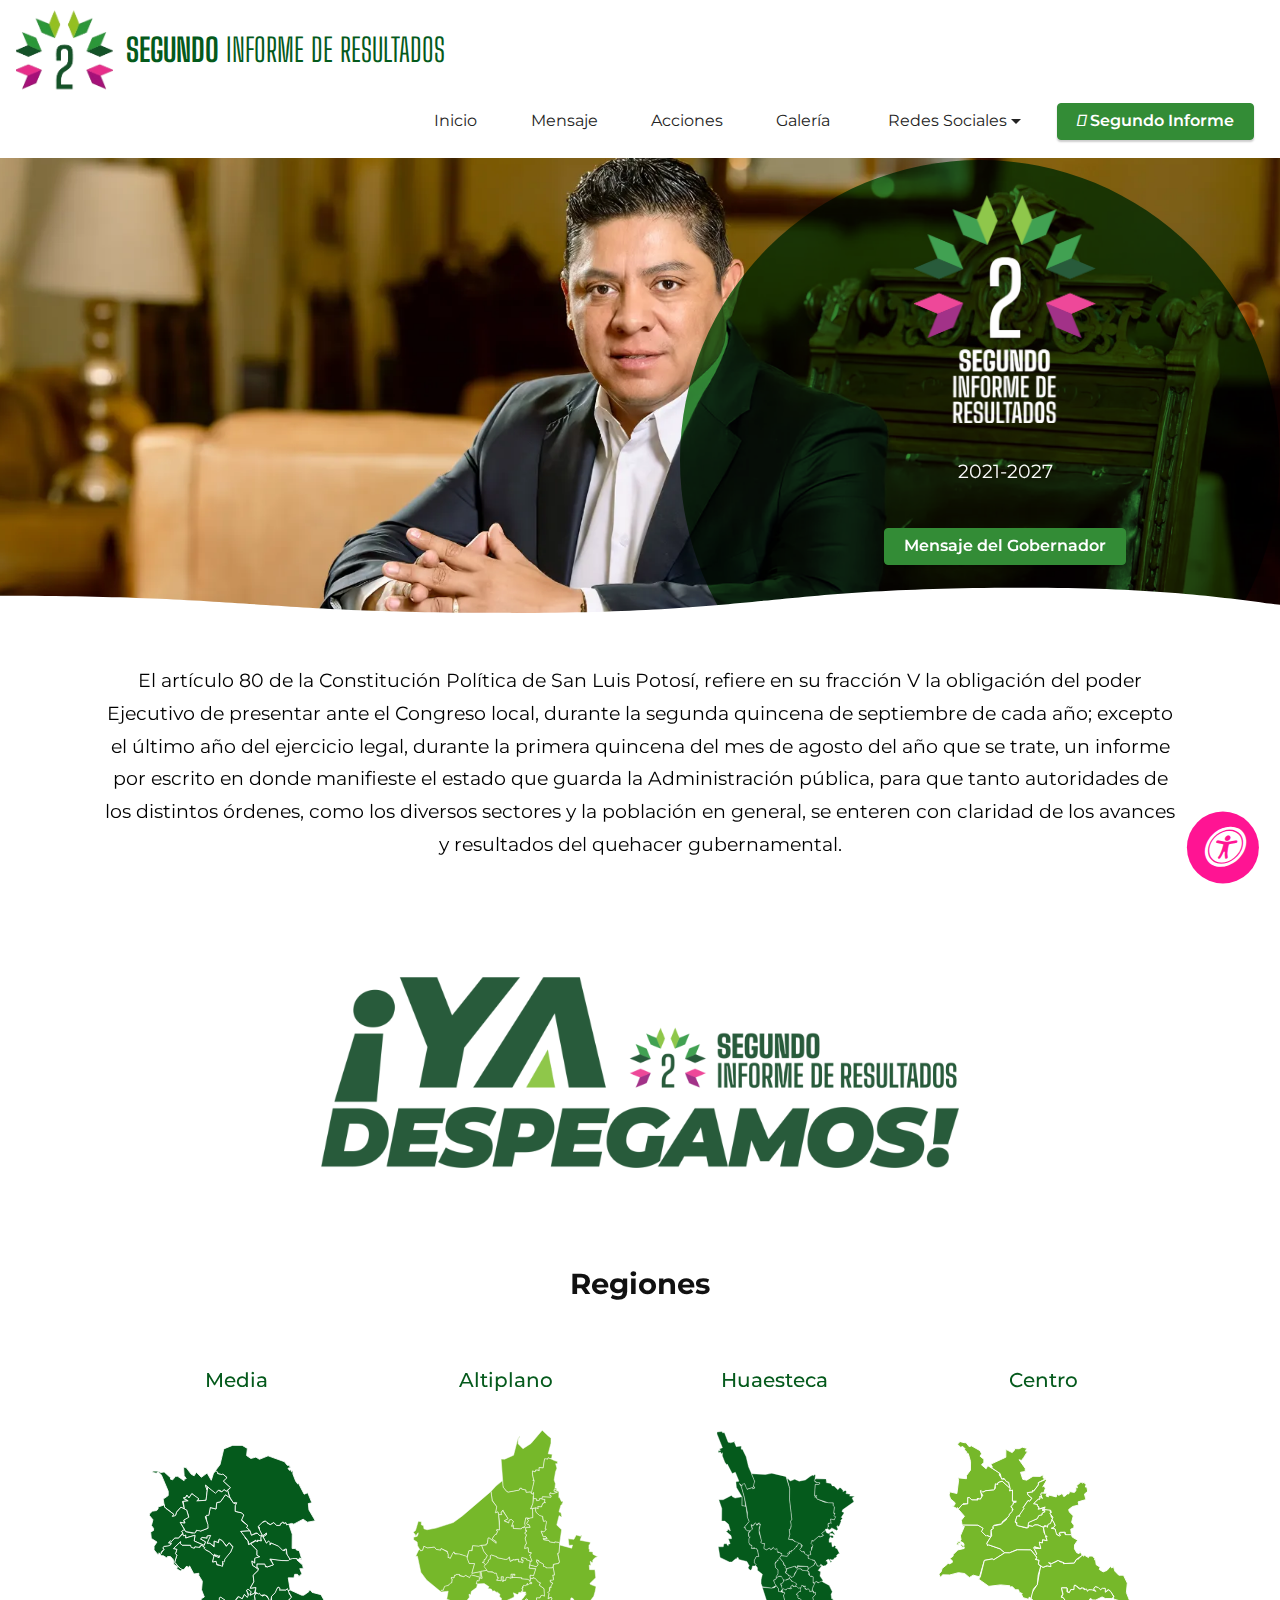
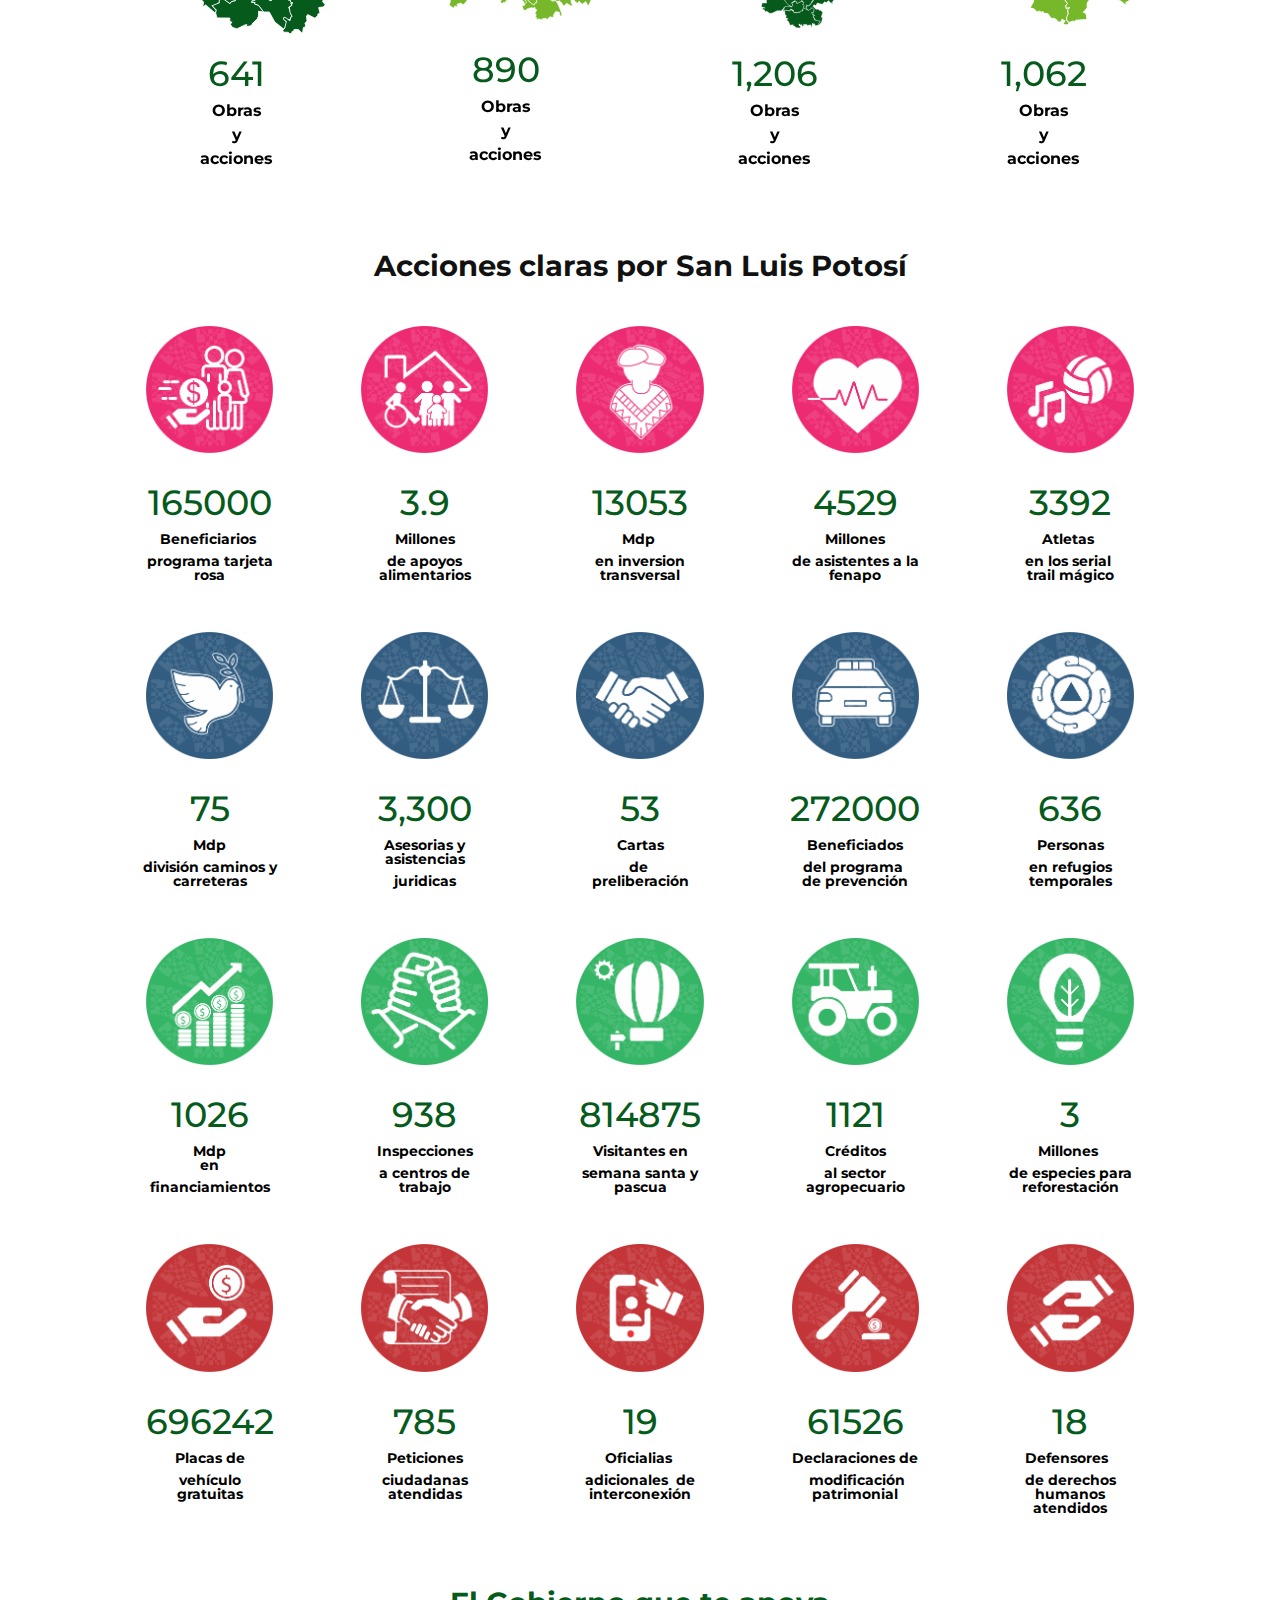
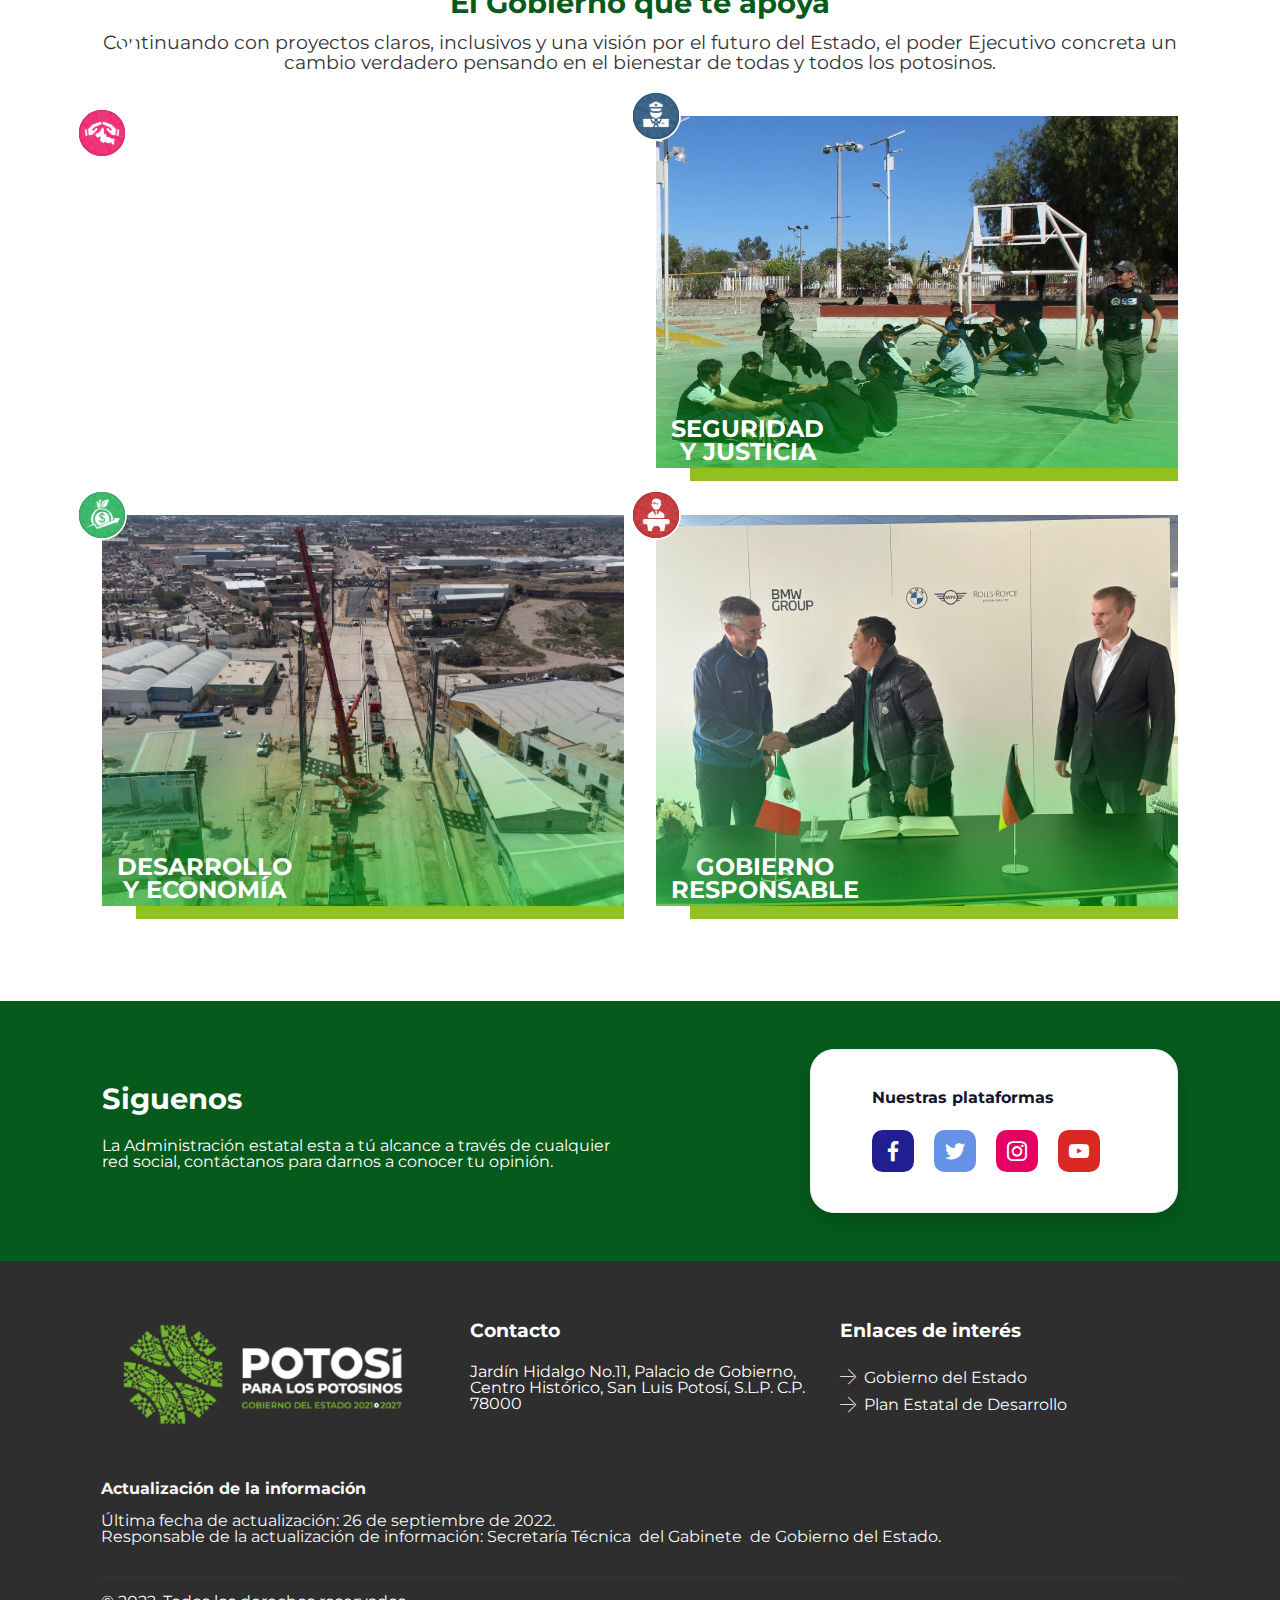
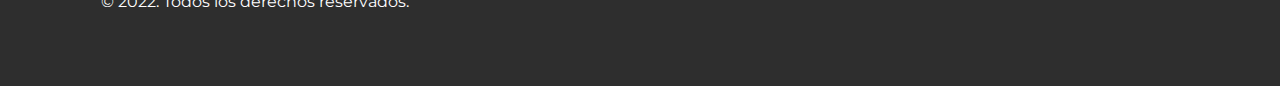
==== commit 228ab4d0: "feat: :sparkles: Se soluciona temas de diseño entre ellos parte de regiones , tema de mensaje, tema " ====
--- a/index.html
+++ b/index.html
@@ -10,7 +10,7 @@
   <meta property="og:image" content="">
   <meta name="twitter:title" content="Segundo informe SLP">
   <meta name="viewport" content="width=device-width, initial-scale=1, minimum-scale=1">
-  <link rel="shortcut icon" href="assets/images/logoinforme-360x360.png" type="image/x-icon">
+  <link rel="shortcut icon" href="assets/images/logo2do-2-274x304.png" type="image/x-icon">
   <meta name="description" content="">
   
   
@@ -91,7 +91,7 @@
         <div class="navbar-brand">
             <span class="navbar-logo">
                 <a href="index.html">
-                    <img src="assets/images/logoinforme-360x360.png" alt="" style="height: 5.3rem;">
+                    <img src="assets/images/logo2do-2-274x304.png" alt="" style="height: 5.3rem;">
                 </a>
             </span>
            <span class="navbar-caption-wrap"><a class="navbar-caption text-primary display-2" href="index.html"><strong>SEGUNDO&nbsp;</strong>INFORME DE RESULTADOS</a></span>
@@ -133,7 +133,7 @@
                     
                     <!--<h1 class="mbr-section-title mbr-bold mbr-fonts-style" mbr-theme-style="display-2" mbr-if="showTitle" data-app-selector=".mbr-section-title, .mbr-figure">LOGO</h1>-->
                     <div class="wrap-img-logo">
-                        <img src="assets/images/logo-3.png" class="img-responsive clients-img img-logo" alt="">
+                        <img src="assets/images/2do-informe-bco-379x476.png" class="img-responsive clients-img img-logo" alt="">
 					</div>
                     <p class="mbr-text mbr-fonts-style display-5"><br>2021-2027</p>
                     <div class="mbr-section-btn"><a class="btn btn-secondary display-4" href="mensaje.html">Mensaje del Gobernador</a></div>
@@ -168,7 +168,7 @@
 
                     <div class="wrap-img">
 
-                <img src="assets/images/logo-1.png" class="img-responsive clients-img" alt="">
+                <img src="assets/images/logo2do.png" class="img-responsive clients-img" alt="">
 
             </div>
 
@@ -209,6 +209,36 @@
 	</div>
 </section>
 
+<section class="gallery5 cid-tQr2FwmGzI" id="gallery5-2vu">
+
+    
+    
+
+
+    
+
+    <div class="container">
+        <div class="row justify-content-center">
+            <div class="col-12 image-wrapper">
+                <div class="img-item">
+                    <img class="w-100" src="assets/images/ya-despegamos-1676x500.png" alt="">
+                </div>
+            </div>
+            <div class="col-12">
+                <div class="text-wrapper">
+                    <div class="text-container">
+                        
+
+                        
+                        
+                    </div>
+                    
+                </div>
+            </div>
+        </div>
+    </div>
+</section>
+
 <section class="counters1 counters levelm4_counters1 cid-tNdi3nLrKp" id="counters01-2t4">
     
 
@@ -216,22 +246,23 @@
 
     <div class="container mbr-black">
         <h2 class="mbr-section-title pb-3 mbr-semibold align-center mbr-fonts-style display-2"><strong>Regiones</strong></h2>
-        
 
         <div class="container">
             <div class="row align-center justify-content-center">
                 <div class="card p-3 align-center col-12 col-md-6 col-lg-3">               
                     <div class="panel-item p-3">
-                        
+                        <div class="card-img pb-3">
+                             <h3 class="count2 pt-3 mbr-semibold mbr-fonts-style display-1">Media</h3>
+                        </div>
                         <div class="wrap-img-media">
 						<a href="media.html" target="_blank"><img src="assets/images/media.svg" class="img-responsive clients-img" alt=""></a>
 					</div>
 
                         <div class="card-texts">
-                           <h3 class="count pt-3 mbr-semibold mbr-fonts-style display-1">641</h3>
-                             <h3 class="mbr-content-title mbr-regular mbr-fonts-style display-4"><strong>OBRAS</strong></h3>
-                              <h4 class="mbr-content-title mbr-regular mbr-fonts-style display-4"><strong>Y</strong></h4>
-                            <h4 class="mbr-content-title mbr-regular mbr-fonts-style display-4"><strong>ACCIONES</strong></h4>
+                           <h3 class="count4 pt-3 mbr-semibold mbr-fonts-style display-1">641</h3>
+                             <h3 class="mbr-content-title mbr-regular mbr-fonts-style display-4"><strong>Obras</strong></h3>
+                              <h4 class="mbr-content-title mbr-regular mbr-fonts-style display-4"><strong>y</strong></h4>
+                            <h4 class="mbr-content-title mbr-regular mbr-fonts-style display-4"><strong>acciones</strong></h4>
                             
                         </div>
                     </div>
@@ -240,15 +271,17 @@
 
                 <div class="card p-3 align-center col-12 col-md-6 col-lg-3">
                     <div class="panel-item p-3">
-                        
+                        <div class="card-img pb-3">
+                           <h3 class="count2 pt-3 mbr-semibold mbr-fonts-style display-1">Altiplano</h3>
+                        </div>
                         	<div class="wrap-img-altiplano">
 						<a href="Altiplano.html" target="_blank"><img src="assets/images/altiplano.svg" class="img-responsive clients-img" alt=""></a>
 					</div>
                         <div class="card-text">
-                            <h3 class="count pt-3 mbr-semibold mbr-fonts-style display-1">890</h3>
-                             <h3 class="mbr-content-title mbr-regular mbr-fonts-style display-4"><strong>OBRAS</strong></h3>
-                             <h4 class="mbr-content-title mbr-regular mbr-fonts-style display-4"><strong>Y</strong></h4>
-                            <h4 class="mbr-content-title mbr-regular mbr-fonts-style display-4"><strong>ACCIONES</strong></h4>
+                            <h3 class="count4 pt-3 mbr-semibold mbr-fonts-style display-1">890</h3>
+                             <h3 class="mbr-content-title mbr-regular mbr-fonts-style display-4"><strong>Obras</strong></h3>
+                             <h4 class="mbr-content-title mbr-regular mbr-fonts-style display-4"><strong>y</strong></h4>
+                            <h4 class="mbr-content-title mbr-regular mbr-fonts-style display-4"><strong>acciones</strong></h4>
                             
                         </div>
                     </div>
@@ -257,15 +290,17 @@
 
                 <div class="card p-3 align-center col-12 col-md-6 col-lg-3">
                     <div class="panel-item p-3">
-                        
+                        <div class="card-img pb-3">
+                            <h3 class="count2 pt-3 mbr-semibold mbr-fonts-style display-1">Huaesteca</h3>
+                        </div>
                         <div class="wrap-img-huasteca">
 						<a href="Huasteca.html" target="_blank"><img src="assets/images/huasteca.svg" class="img-responsive clients-img" alt=""></a>
 					</div>
                         <div class="card-text">
-                            <h3 class="count pt-3 mbr-semibold mbr-fonts-style display-1">1,206</h3>
-                             <h3 class="mbr-content-title mbr-regular mbr-fonts-style display-4"><strong>OBRAS</strong></h3>
-                             <h4 class="mbr-content-title mbr-regular mbr-fonts-style display-4"><strong>Y</strong></h4>
-                            <h4 class="mbr-content-title mbr-regular mbr-fonts-style display-4"><strong>ACCIONES</strong></h4>
+                            <h3 class="count4 pt-3 mbr-semibold mbr-fonts-style display-1">1,206</h3>
+                             <h3 class="mbr-content-title mbr-regular mbr-fonts-style display-4"><strong>Obras</strong></h3>
+                             <h4 class="mbr-content-title mbr-regular mbr-fonts-style display-4"><strong>y</strong></h4>
+                            <h4 class="mbr-content-title mbr-regular mbr-fonts-style display-4"><strong>acciones</strong></h4>
                             
                         </div>
                     </div>
@@ -275,15 +310,17 @@
 
                 <div class="card p-3 align-center col-12 col-md-6 col-lg-3">
                     <div class="panel-item p-3">
-                        
+                        <div class="card-img pb-3">
+                           <h3 class="count2 pt-3 mbr-semibold mbr-fonts-style display-1">Centro</h3>
+                        </div>
                         <div class="wrap-img-centro">
 						<a href="Centro.html" target="_blank"><img src="assets/images/centro.svg" class="img-responsive clients-img" alt=""></a>
 					</div>
                         <div class="card-text">
-                            <h3 class="count pt-3 mbr-semibold mbr-fonts-style display-1">1,062</h3>
-                             <h3 class="mbr-content-title mbr-regular mbr-fonts-style display-4"><strong>OBRAS</strong></h3>
-                              <h4 class="mbr-content-title mbr-regular mbr-fonts-style display-4"><strong> Y </strong></h4>
-                            <h4 class="mbr-content-title mbr-regular mbr-fonts-style display-4"><strong>ACCIONES</strong></h4>
+                            <h3 class="count4 pt-3 mbr-semibold mbr-fonts-style display-1">1,062</h3>
+                             <h3 class="mbr-content-title mbr-regular mbr-fonts-style display-4"><strong>Obras</strong></h3>
+                              <h4 class="mbr-content-title mbr-regular mbr-fonts-style display-4"><strong>y</strong></h4>
+                            <h4 class="mbr-content-title mbr-regular mbr-fonts-style display-4"><strong>acciones</strong></h4>
                             
                         </div>
                     </div>
@@ -327,10 +364,10 @@
 						<img src="assets/images/1-3-257x257.png" class="img-responsive clients-img" alt="">
 					</div>
                         <div class="card-text">
-                            <h3 class="count pt-3 mbr-semibold mbr-fonts-style display-1">165,000</h3>
-                             <h3 class="mbr-content-title mbr-regular mbr-fonts-style display-4"><strong>BENEFICIARIOS&nbsp;</strong></h3>
-                             
-                            <h4 class="mbr-content-title mbr-regular mbr-fonts-style display-4"><strong>PROGRAMA TARJETA ROSA</strong></h4>
+                            <h3 class="count pt-3 mbr-semibold mbr-fonts-style display-1">165000</h3>
+                             <h3 class="mbr-content-title mbr-regular mbr-fonts-style display-4"><strong>Beneficiarios&nbsp;</strong></h3>
+                             
+                            <h4 class="mbr-content-title mbr-regular mbr-fonts-style display-4"><strong>programa tarjeta rosa</strong></h4>
                             
                         </div>
                     </div>
@@ -344,9 +381,9 @@
 					</div>
                         <div class="card-text">
                             <h3 class="count pt-3 mbr-semibold mbr-fonts-style display-1">3.9</h3>
-                             <h3 class="mbr-content-title mbr-regular mbr-fonts-style display-4"><strong>MILLONES&nbsp;</strong></h3>
-                             
-                            <h4 class="mbr-content-title mbr-regular mbr-fonts-style display-4"><strong>DE APOYOS ALIMENTARIOS</strong></h4>
+                             <h3 class="mbr-content-title mbr-regular mbr-fonts-style display-4"><strong>Millones</strong></h3>
+                             
+                            <h4 class="mbr-content-title mbr-regular mbr-fonts-style display-4"><strong>de apoyos alimentarios</strong></h4>
                             
                         </div>
                     </div>
@@ -359,10 +396,10 @@
 						<img src="assets/images/1-2-257x257.png" class="img-responsive clients-img" alt="">
 					</div>
                         <div class="card-text">
-                            <h3 class="count pt-3 mbr-semibold mbr-fonts-style display-1">13,053</h3>
-                             <h3 class="mbr-content-title mbr-regular mbr-fonts-style display-4"><strong>MDP&nbsp;</strong></h3>
-                             
-                            <h4 class="mbr-content-title mbr-regular mbr-fonts-style display-4"><strong>EN INVERSION TRANSVERSAL</strong></h4>
+                            <h3 class="count pt-3 mbr-semibold mbr-fonts-style display-1">13053</h3>
+                             <h3 class="mbr-content-title mbr-regular mbr-fonts-style display-4"><strong>Mdp&nbsp;</strong></h3>
+                             
+                            <h4 class="mbr-content-title mbr-regular mbr-fonts-style display-4"><strong>en inversion transversal</strong></h4>
                             
                         </div>
                     </div>
@@ -377,10 +414,10 @@
 					</div>
 
                         <div class="card-text">
-                           <h3 class="count pt-3 mbr-semibold mbr-fonts-style display-1">4,529</h3>
-                             <h3 class="mbr-content-title mbr-regular mbr-fonts-style display-4"><strong>MILLONES</strong></h3>
-                             
-                            <h4 class="mbr-content-title mbr-regular mbr-fonts-style display-4"><strong>DE ASISTENTES A LA FENAPO</strong></h4>
+                           <h3 class="count pt-3 mbr-semibold mbr-fonts-style display-1">4529</h3>
+                             <h3 class="mbr-content-title mbr-regular mbr-fonts-style display-4"><strong>Millones</strong></h3>
+                             
+                            <h4 class="mbr-content-title mbr-regular mbr-fonts-style display-4"><strong>de asistentes a la fenapo</strong></h4>
                             
                         </div>
                     </div>
@@ -393,10 +430,10 @@
 						<img src="assets/images/1-4-257x257.png" class="img-responsive clients-img" alt="">
 					</div>
                         <div class="card-text">
-                            <h3 class="count pt-3 mbr-semibold mbr-fonts-style display-1">3,392</h3>
-                             <h3 class="mbr-content-title mbr-regular mbr-fonts-style display-4"><strong>ATLETAS&nbsp;</strong></h3>
-                             
-                            <h4 class="mbr-content-title mbr-regular mbr-fonts-style display-4"><strong>EN LOS SERIAL TRAIL MÁGICO</strong></h4>
+                            <h3 class="count pt-3 mbr-semibold mbr-fonts-style display-1">3392</h3>
+                             <h3 class="mbr-content-title mbr-regular mbr-fonts-style display-4"><strong>Atletas&nbsp;</strong></h3>
+                             
+                            <h4 class="mbr-content-title mbr-regular mbr-fonts-style display-4"><strong>en los serial&nbsp; </strong><br><strong>trail mágico</strong></h4>
                             
                         </div>
                     </div>
@@ -412,9 +449,9 @@
 					</div>
                         <div class="card-text">
                             <h3 class="count pt-3 mbr-semibold mbr-fonts-style display-1">75</h3>
-                             <h3 class="mbr-content-title mbr-regular mbr-fonts-style display-4"><strong>MDP DIVISIÓN</strong><br></h3>
-                             
-                            <h4 class="mbr-content-title mbr-regular mbr-fonts-style display-4"><strong>&nbsp;CAMINOS Y CARRETERAS</strong></h4>
+                             <h3 class="mbr-content-title mbr-regular mbr-fonts-style display-4"><strong>Mdp</strong><br></h3>
+                             
+                            <h4 class="mbr-content-title mbr-regular mbr-fonts-style display-4"><strong>división caminos y carreteras</strong></h4>
                             
                         </div>
                     </div>
@@ -428,9 +465,9 @@
 					</div>
                         <div class="card-text">
                             <h3 class="count pt-3 mbr-semibold mbr-fonts-style display-1">3,300</h3>
-                             <h3 class="mbr-content-title mbr-regular mbr-fonts-style display-4"><strong>ASESORIAS Y ASISTENCIAS</strong></h3>
-                             
-                            <h4 class="mbr-content-title mbr-regular mbr-fonts-style display-4"><strong>JURIDICAS</strong></h4>
+                             <h3 class="mbr-content-title mbr-regular mbr-fonts-style display-4"><strong>Asesorias y asistencias</strong></h3>
+                             
+                            <h4 class="mbr-content-title mbr-regular mbr-fonts-style display-4"><strong>juridicas</strong></h4>
                             
                         </div>
                     </div>
@@ -443,9 +480,9 @@
 					</div>
                         <div class="card-text">
                             <h3 class="count pt-3 mbr-semibold mbr-fonts-style display-1">53</h3>
-                             <h3 class="mbr-content-title mbr-regular mbr-fonts-style display-4"><strong>CARTAS</strong><br></h3>
-                             
-                            <h4 class="mbr-content-title mbr-regular mbr-fonts-style display-4"><strong>DE&nbsp;</strong><br><strong>PRELIBERACIÓN</strong></h4>
+                             <h3 class="mbr-content-title mbr-regular mbr-fonts-style display-4"><strong>Cartas</strong><br></h3>
+                             
+                            <h4 class="mbr-content-title mbr-regular mbr-fonts-style display-4"><strong>de&nbsp;</strong><br><strong>preliberación</strong></h4>
                             
                         </div>
                     </div>
@@ -457,10 +494,10 @@
 						<img src="assets/images/2-5-257x257.png" class="img-responsive clients-img" alt="">
 					</div>
                         <div class="card-text">
-                            <h3 class="count pt-3 mbr-semibold mbr-fonts-style display-1">272,000</h3>
-                             <h3 class="mbr-content-title mbr-regular mbr-fonts-style display-4"><strong>BENEFICIADOS</strong><br></h3>
-                             
-                            <h4 class="mbr-content-title mbr-regular mbr-fonts-style display-4"><strong>DEL PROGRAMA DE PREVENCIÓN</strong></h4>
+                            <h3 class="count pt-3 mbr-semibold mbr-fonts-style display-1">272000</h3>
+                             <h3 class="mbr-content-title mbr-regular mbr-fonts-style display-4"><strong>Beneficiados</strong><br></h3>
+                             
+                            <h4 class="mbr-content-title mbr-regular mbr-fonts-style display-4"><strong>del programa&nbsp; </strong><br><strong>de prevención</strong></h4>
                             
                         </div>
                     </div>
@@ -473,9 +510,9 @@
 					</div>
                         <div class="card-text">
                             <h3 class="count pt-3 mbr-semibold mbr-fonts-style display-1">636</h3>
-                             <h3 class="mbr-content-title mbr-regular mbr-fonts-style display-4"><strong>PERSONAS</strong></h3>
-                             
-                            <h4 class="mbr-content-title mbr-regular mbr-fonts-style display-4"><strong>EN REFUGIOS TEMPORALES</strong></h4>
+                             <h3 class="mbr-content-title mbr-regular mbr-fonts-style display-4"><strong>Personas</strong></h3>
+                             
+                            <h4 class="mbr-content-title mbr-regular mbr-fonts-style display-4"><strong>en refugios temporales</strong></h4>
                             
                         </div>
                     </div>
@@ -490,26 +527,26 @@
 						<img src="assets/images/3-2-257x257.png" class="img-responsive clients-img" alt="">
 					</div>
                         <div class="card-text">
-                            <h3 class="count pt-3 mbr-semibold mbr-fonts-style display-1">1,026</h3>
-                             <h3 class="mbr-content-title mbr-regular mbr-fonts-style display-4"><strong>MDP EN</strong></h3>
-                             
-                            <h4 class="mbr-content-title mbr-regular mbr-fonts-style display-4"><strong>FINANCIAMIENTOS</strong></h4>
-                            
-                        </div>
-                    </div>
-                </div>
-                
-                <div class="col-12 col-md-6 col-lg-2 columna col-lg-3">               
-                    <div class="panel-item p-3">
-                        
-                        	<div class="wrap-img">
-						<img src="assets/images/3-3-257x255.jpg" class="img-responsive clients-img" alt="">
+                            <h3 class="count pt-3 mbr-semibold mbr-fonts-style display-1">1026</h3>
+                             <h3 class="mbr-content-title mbr-regular mbr-fonts-style display-4"><strong>Mdp </strong><br><strong>en</strong></h3>
+                             
+                            <h4 class="mbr-content-title mbr-regular mbr-fonts-style display-4"><strong>financiamientos</strong></h4>
+                            
+                        </div>
+                    </div>
+                </div>
+                
+                <div class="col-12 col-md-6 col-lg-2 columna col-lg-3">               
+                    <div class="panel-item p-3">
+                        
+                        	<div class="wrap-img">
+						<img src="assets/images/manitas-257x257.png" class="img-responsive clients-img" alt="">
 					</div>
                         <div class="card-text">
                             <h3 class="count pt-3 mbr-semibold mbr-fonts-style display-1">938</h3>
-                             <h3 class="mbr-content-title mbr-regular mbr-fonts-style display-4"><strong>INSPECCIONES</strong></h3>
-                             
-                            <h4 class="mbr-content-title mbr-regular mbr-fonts-style display-4"><strong>A CENTROS DE TRABAJO</strong></h4>
+                             <h3 class="mbr-content-title mbr-regular mbr-fonts-style display-4"><strong>Inspecciones</strong></h3>
+                             
+                            <h4 class="mbr-content-title mbr-regular mbr-fonts-style display-4"><strong>a centros de trabajo</strong></h4>
                             
                         </div>
                     </div>
@@ -521,10 +558,10 @@
 						<img src="assets/images/3-4-257x257.png" class="img-responsive clients-img" alt="">
 					</div>
                         <div class="card-text">
-                            <h3 class="count pt-3 mbr-semibold mbr-fonts-style display-1">814,875</h3>
-                             <h3 class="mbr-content-title mbr-regular mbr-fonts-style display-4"><strong>VISITANTES EN</strong></h3>
-                             
-                            <h4 class="mbr-content-title mbr-regular mbr-fonts-style display-4"><strong>SEMANA SANTA Y PASCUA</strong></h4>
+                            <h3 class="count pt-3 mbr-semibold mbr-fonts-style display-1">814875</h3>
+                             <h3 class="mbr-content-title mbr-regular mbr-fonts-style display-4"><strong>Visitantes&nbsp;en</strong></h3>
+                             
+                            <h4 class="mbr-content-title mbr-regular mbr-fonts-style display-4"><strong>semana santa y pascua</strong></h4>
                             
                         </div>
                     </div>
@@ -536,10 +573,10 @@
 						<img src="assets/images/3-6-257x257.png" class="img-responsive clients-img" alt="">
 					</div>
                         <div class="card-text">
-                            <h3 class="count pt-3 mbr-semibold mbr-fonts-style display-1">1,121</h3>
-                             <h3 class="mbr-content-title mbr-regular mbr-fonts-style display-4"><strong>CRÉDITOS</strong></h3>
-                             
-                            <h4 class="mbr-content-title mbr-regular mbr-fonts-style display-4"><strong>AL SECTOR AGROPECUARIO</strong></h4>
+                            <h3 class="count pt-3 mbr-semibold mbr-fonts-style display-1">1121</h3>
+                             <h3 class="mbr-content-title mbr-regular mbr-fonts-style display-4"><strong>Créditos</strong></h3>
+                             
+                            <h4 class="mbr-content-title mbr-regular mbr-fonts-style display-4"><strong>al sector agropecuario</strong></h4>
                             
                         </div>
                     </div>
@@ -552,9 +589,9 @@
 					</div>
                         <div class="card-text">
                             <h3 class="count pt-3 mbr-semibold mbr-fonts-style display-1">3</h3>
-                             <h3 class="mbr-content-title mbr-regular mbr-fonts-style display-4"><strong>MILLONES DE&nbsp;</strong></h3>
-                             
-                            <h4 class="mbr-content-title mbr-regular mbr-fonts-style display-4"><strong>ESPECIES PARA&nbsp; REFORESTACIÓN</strong></h4>
+                             <h3 class="mbr-content-title mbr-regular mbr-fonts-style display-4"><strong>Millones&nbsp;</strong></h3>
+                             
+                            <h4 class="mbr-content-title mbr-regular mbr-fonts-style display-4"><strong>de especies para reforestación</strong></h4>
                             
                         </div>
                     </div>
@@ -569,10 +606,10 @@
 						<img src="assets/images/4-4-257x257.png" class="img-responsive clients-img" alt="">
 					</div>
                         <div class="card-text">
-                            <h3 class="count pt-3 mbr-semibold mbr-fonts-style display-1">696,242</h3>
-                             <h3 class="mbr-content-title mbr-regular mbr-fonts-style display-4"><strong>PLACAS DE&nbsp;</strong><br></h3>
-                             
-                            <h4 class="mbr-content-title mbr-regular mbr-fonts-style display-4"><strong>VEHÍCULO</strong><strong><br></strong><strong>GRATUITAS</strong></h4>
+                            <h3 class="count pt-3 mbr-semibold mbr-fonts-style display-1">696242</h3>
+                             <h3 class="mbr-content-title mbr-regular mbr-fonts-style display-4"><strong>Placas de</strong><br></h3>
+                             
+                            <h4 class="mbr-content-title mbr-regular mbr-fonts-style display-4"><strong>vehículo</strong><strong><br></strong><strong>gratuitas</strong></h4>
                             
                         </div>
                     </div>
@@ -586,9 +623,9 @@
 					</div>
                         <div class="card-text">
                             <h3 class="count pt-3 mbr-semibold mbr-fonts-style display-1">785</h3>
-                             <h3 class="mbr-content-title mbr-regular mbr-fonts-style display-4"><strong>PETICIONES</strong></h3>
-                             
-                            <h4 class="mbr-content-title mbr-regular mbr-fonts-style display-4"><strong>CIUDADANAS ATENDIDAS</strong></h4>
+                             <h3 class="mbr-content-title mbr-regular mbr-fonts-style display-4"><strong>Peticiones</strong></h3>
+                             
+                            <h4 class="mbr-content-title mbr-regular mbr-fonts-style display-4"><strong>ciudadanas atendidas</strong></h4>
                             
                         </div>
                     </div>
@@ -601,9 +638,9 @@
 					</div>
                         <div class="card-text">
                             <h3 class="count pt-3 mbr-semibold mbr-fonts-style display-1">19</h3>
-                             <h3 class="mbr-content-title mbr-regular mbr-fonts-style display-4"><strong>OFICIALIAS&nbsp;</strong></h3>
-                             
-                            <h4 class="mbr-content-title mbr-regular mbr-fonts-style display-4"><strong>ADICIONALES DE INTERCONEXION</strong></h4>
+                             <h3 class="mbr-content-title mbr-regular mbr-fonts-style display-4"><strong>Oficialias&nbsp;</strong></h3>
+                             
+                            <h4 class="mbr-content-title mbr-regular mbr-fonts-style display-4"><strong>adicionales&nbsp; de interconexión</strong></h4>
                             
                         </div>
                     </div>
@@ -615,10 +652,10 @@
 						<img src="assets/images/4-3-257x257.png" class="img-responsive clients-img" alt="">
 					</div>
                         <div class="card-text">
-                            <h3 class="count pt-3 mbr-semibold mbr-fonts-style display-1">61,526</h3>
-                             <h3 class="mbr-content-title mbr-regular mbr-fonts-style display-4"><strong>DECLARACIONES DE</strong></h3>
-                             
-                            <h4 class="mbr-content-title mbr-regular mbr-fonts-style display-4"><strong>&nbsp;MODIFICACIÓN PATRIMONIAL</strong></h4>
+                            <h3 class="count pt-3 mbr-semibold mbr-fonts-style display-1">61526</h3>
+                             <h3 class="mbr-content-title mbr-regular mbr-fonts-style display-4"><strong>Declaraciones de</strong></h3>
+                             
+                            <h4 class="mbr-content-title mbr-regular mbr-fonts-style display-4"><strong>&nbsp;modificación patrimonial</strong></h4>
                             
                         </div>
                     </div>
@@ -631,9 +668,9 @@
 					</div>
                         <div class="card-text">
                             <h3 class="count pt-3 mbr-semibold mbr-fonts-style display-1">18</h3>
-                             <h3 class="mbr-content-title mbr-regular mbr-fonts-style display-4"><strong>DEFENSORES&nbsp;&nbsp;</strong></h3>
-                             
-                            <h4 class="mbr-content-title mbr-regular mbr-fonts-style display-4"><strong>DE DERECHOS HUMANOS ATENDIDOS</strong></h4>
+                             <h3 class="mbr-content-title mbr-regular mbr-fonts-style display-4"><strong>Defensores&nbsp;&nbsp;</strong></h3>
+                             
+                            <h4 class="mbr-content-title mbr-regular mbr-fonts-style display-4"><strong>de derechos humanos atendidos</strong></h4>
                             
                         </div>
                     </div>
@@ -686,7 +723,7 @@
             <div class="col-12 col-md-6 col-lg-6 item gallery-image active">
                 <a href="calidad-vida-slp.html">
                 <div class="item-wrapper container-texto-imagen img-gradient">
-                    <img class="w-100" src="file:///home/usi/Escritorio/ProyectosUSI/2doinforme/assets/images/Eje1-Calidad de Vida.JPG" alt="" data-slide-to="0" data-bs-slide-to="0">
+                    <img class="w-100" src="assets/images/eje-2.jpeg" alt="" data-slide-to="0" data-bs-slide-to="0">
                     <div class="bottom-left mbr-section-title mbr-bold mbr-fonts-style display-2">CALIDAD<br> DE  VIDA</div>
                     
                      <div class="icon-wrapper">
@@ -701,7 +738,7 @@
                 <div class="item-wrapper container-texto-imagen img-gradient">
                     
                  
-                   <img class="w-100" src="assets/images/eje2-seguridad-y-justicia.jpeg" alt="" data-slide-to="2" data-bs-slide-to="2">
+                   <img class="w-100" src="assets/images/eje2-seguridad-y-justicia-1.jpeg" alt="" data-slide-to="2" data-bs-slide-to="2">
                     <div class="bottom-left mbr-section-title mbr-bold mbr-fonts-style display-2">SEGURIDAD <br>  Y JUSTICIA</div>
                     
                     <div class="icon-wrapper">
@@ -743,18 +780,18 @@
             </div>
         </div>
 
-        <div class="modal mbr-slider" tabindex="-1" role="dialog" aria-hidden="true" id="tQk0gMK6pF-modal">
+        <div class="modal mbr-slider" tabindex="-1" role="dialog" aria-hidden="true" id="tQrH5AYs2P-modal">
             <div class="modal-dialog" role="document">
                 <div class="modal-content">
                     <div class="modal-body">
-                        <div class="carousel slide" id="lb-tQk0gMK6pF" data-interval="5000">
+                        <div class="carousel slide" id="lb-tQrH5AYs2P" data-interval="5000">
                             <div class="carousel-inner">
                                 <div class="carousel-item active">
-                                    <img class="d-block w-100" src="file:///home/usi/Escritorio/ProyectosUSI/2doinforme/assets/images/Eje1-Calidad%20de%20Vida.JPG" alt="">
+                                    <img class="d-block w-100" src="assets/images/eje-2.jpeg" alt="">
                                 </div><div class="carousel-item">
                                     <img class="d-block w-100" src="assets/images/1-1.png" alt="">
                                 </div><div class="carousel-item">
-                                    <img class="d-block w-100" src="assets/images/eje2-seguridad-y-justicia.jpeg" alt="">
+                                    <img class="d-block w-100" src="assets/images/eje2-seguridad-y-justicia-1.jpeg" alt="">
                                 </div>
                                 
                                 
@@ -767,18 +804,18 @@
                                 </div>
                             </div>
                             <ol class="carousel-indicators">
-                                <li data-slide-to="0" class="active" data-target="#lb-tQk0gMK6pF" data-bs-slide-to="0"></li>
-                                <li data-slide-to="1" data-target="#lb-tQk0gMK6pF" data-bs-slide-to="1"></li>
-                                <li data-slide-to="2" data-target="#lb-tQk0gMK6pF" data-bs-slide-to="2"></li>
-                                <li data-slide-to="3" data-target="#lb-tQk0gMK6pF" data-bs-slide-to="3"></li><li data-slide-to="4" data-bs-slide-to="4" data-target="#lb-tQk0gMK6pF"></li><li data-slide-to="5" data-bs-slide-to="5" data-target="#lb-tQk0gMK6pF"></li>
+                                <li data-slide-to="0" class="active" data-target="#lb-tQrH5AYs2P" data-bs-slide-to="0"></li>
+                                <li data-slide-to="1" data-target="#lb-tQrH5AYs2P" data-bs-slide-to="1"></li>
+                                <li data-slide-to="2" data-target="#lb-tQrH5AYs2P" data-bs-slide-to="2"></li>
+                                <li data-slide-to="3" data-target="#lb-tQrH5AYs2P" data-bs-slide-to="3"></li><li data-slide-to="4" data-bs-slide-to="4" data-target="#lb-tQrH5AYs2P"></li><li data-slide-to="5" data-bs-slide-to="5" data-target="#lb-tQrH5AYs2P"></li>
                             </ol>
                             <a role="button" href="" class="close" data-dismiss="modal" aria-label="Close">
                             </a>
-                            <a class="carousel-control-prev carousel-control" role="button" data-slide="prev" href="#lb-tQk0gMK6pF">
+                            <a class="carousel-control-prev carousel-control" role="button" data-slide="prev" href="#lb-tQrH5AYs2P">
                                 <span class="mobi-mbri mobi-mbri-arrow-prev" aria-hidden="true"></span>
                                 <span class="sr-only">Previous</span>
                             </a>
-                            <a class="carousel-control-next carousel-control" role="button" data-slide="next" href="#lb-tQk0gMK6pF">
+                            <a class="carousel-control-next carousel-control" role="button" data-slide="next" href="#lb-tQrH5AYs2P">
                                 <span class="mobi-mbri mobi-mbri-arrow-next" aria-hidden="true"></span>
                                 <span class="sr-only">Next</span>
                             </a>
@@ -1017,6 +1054,7 @@
         </script>
   <!-- jQuery für Bildwechsel -->
 <script type="text/javascript" src="https://cdnjs.cloudflare.com/ajax/libs/hammer.js/2.0.8/hammer.min.js"></script>
+<script type="text/javascript" src="./assets/theme/js/custom/custom-counter.js"></script>
 <script type="text/javascript" src="https://www.mobirise-tutorials.com/LawyerM4-Tutorials/assets-image/js/jquery.images-compare.js"></script>
 <script type="text/javascript">
     $(function () {
--- a/assets/mobirise/css/mbr-additional.css
+++ b/assets/mobirise/css/mbr-additional.css
@@ -1765,9 +1765,9 @@
 }
 .cid-tbtPCaLgYU {
   overflow: hidden;
-  padding-top: 9rem;
-  padding-bottom: 3rem;
-  background-image: url("../../../assets/images/oficial-gober-agosto-large-waifu2x-photo-noise1-scale.webp");
+  padding-top: 10rem;
+  padding-bottom: 0rem;
+  background-image: url("../../../assets/images/oficial-gober-agosto-large-waifu2x-photo-noise1-scale-1.webp");
 }
 .cid-tbtPCaLgYU .container {
   margin: 0 auto;
@@ -1779,8 +1779,8 @@
 .cid-tbtPCaLgYU .wrap:before {
   content: '';
   position: absolute;
-  width: 580px;
-  height: 580px;
+  width: 600px;
+  height: 600px;
   border-radius: 50%;
   mix-blend-mode: multiply;
   background-color: #338c36;
@@ -1990,6 +1990,98 @@
   filter: invert(0.5);
   width: auto;
 }
+.cid-tQr2FwmGzI {
+  padding-top: 3rem;
+  padding-bottom: 3rem;
+  background-color: #ffffff;
+}
+.cid-tQr2FwmGzI .container,
+.cid-tQr2FwmGzI .container-fluid {
+  display: flex;
+  justify-content: center;
+}
+.cid-tQr2FwmGzI .row {
+  align-items: center;
+  width: 670px;
+}
+.cid-tQr2FwmGzI .image-wrapper {
+  padding: 0 1rem;
+  margin-bottom: 24px;
+}
+@media (max-width: 991px) {
+  .cid-tQr2FwmGzI .image-wrapper {
+    padding: 0 0.75rem;
+  }
+}
+.cid-tQr2FwmGzI .img-item {
+  overflow: hidden;
+}
+.cid-tQr2FwmGzI .img-item img {
+  width: 100%;
+  transform: scale3d(1, 1, 1);
+  transform-style: preserve-3d;
+  transition: 1s;
+}
+.cid-tQr2FwmGzI .container,
+.cid-tQr2FwmGzI .row,
+.cid-tQr2FwmGzI .img-item {
+  transition: transform 0.5s ease;
+}
+.cid-tQr2FwmGzI .container:hover,
+.cid-tQr2FwmGzI .row:hover,
+.cid-tQr2FwmGzI .img-item:hover {
+  transform: scale3d(1.1, 1.1, 1.1);
+}
+.cid-tQr2FwmGzI .text-wrapper {
+  display: flex;
+  flex-direction: column;
+  flex-wrap: wrap;
+  align-items: flex-start;
+}
+.cid-tQr2FwmGzI .text-container {
+  display: flex;
+  flex-direction: column;
+}
+.cid-tQr2FwmGzI .mbr-text {
+  color: #111111;
+  width: 100%;
+  margin-bottom: 32px;
+}
+.cid-tQr2FwmGzI .mbr-text a:not(.btn):hover {
+  color: #055a1c !important;
+  background-image: none !important;
+}
+.cid-tQr2FwmGzI .mbr-section-title {
+  margin-bottom: 12px;
+}
+.cid-tQr2FwmGzI .mbr-section-subtitle {
+  color: #555555;
+  margin-bottom: 24px;
+}
+.cid-tQr2FwmGzI .mbr-section-btn .btn {
+  padding: 0;
+  transition: all 0.3s ease 0s;
+}
+.cid-tQr2FwmGzI .mbr-section-btn .btn span {
+  margin-left: 0;
+  padding-left: 0.5rem;
+  transition: all 0.3s ease 0s;
+}
+.cid-tQr2FwmGzI .mbr-section-btn .btn:hover span {
+  padding-left: 1.25rem;
+}
+.cid-tQr2FwmGzI .mbr-fallback-image.disabled {
+  display: none;
+}
+.cid-tQr2FwmGzI .mbr-fallback-image {
+  display: block;
+  background-size: cover;
+  background-position: center center;
+  width: 100%;
+  height: 100%;
+  position: absolute;
+  top: 0;
+}
 .cid-tNdi3nLrKp {
   padding-top: 30px;
   padding-bottom: 0px;
@@ -2016,8 +2108,30 @@
   color: #055a1c;
 }
 .cid-tNdi3nLrKp .count2.display-1 {
-  font-size: 42px;
+  font-size: 20px;
   line-height: 1;
+}
+.cid-tNdi3nLrKp .count3 {
+  text-align: center;
+  margin-bottom: 12px;
+  color: #000000;
+}
+.cid-tNdi3nLrKp .count3.display-1 {
+  font-size: 25px;
+  line-height: 1;
+}
+.cid-tNdi3nLrKp .count4 {
+  text-align: center;
+  margin-bottom: 12px;
+  color: #055a1c;
+}
+.cid-tNdi3nLrKp .count4.display-1 {
+  font-size: 35px;
+  line-height: 1;
+}
+.cid-tNdi3nLrKp .custom-symbol::before {
+  content: "$ ";
+  color: #055a1c;
 }
 .cid-tNdi3nLrKp .wrap-img-altiplano {
   padding-bottom: 1rem;
@@ -4894,6 +5008,99 @@
   max-width: 720px;
   margin: auto;
 }
+.cid-tQr1EGLyff {
+  padding-top: 3rem;
+  padding-bottom: 3rem;
+  background-color: #ffffff;
+}
+.cid-tQr1EGLyff .container,
+.cid-tQr1EGLyff .container-fluid {
+  display: flex;
+  justify-content: center;
+}
+.cid-tQr1EGLyff .row {
+  align-items: center;
+  max-width: 470px;
+  width: 470px;
+}
+.cid-tQr1EGLyff .image-wrapper {
+  padding: 0 1rem;
+  margin-bottom: 24px;
+}
+@media (max-width: 991px) {
+  .cid-tQr1EGLyff .image-wrapper {
+    padding: 0 0.75rem;
+  }
+}
+.cid-tQr1EGLyff .img-item {
+  overflow: hidden;
+}
+.cid-tQr1EGLyff .img-item img {
+  width: 100%;
+  transform: scale3d(1, 1, 1);
+  transform-style: preserve-3d;
+  transition: 1s;
+}
+.cid-tQr1EGLyff .container,
+.cid-tQr1EGLyff .row,
+.cid-tQr1EGLyff .img-item {
+  transition: transform 0.5s ease;
+}
+.cid-tQr1EGLyff .container:hover,
+.cid-tQr1EGLyff .row:hover,
+.cid-tQr1EGLyff .img-item:hover {
+  transform: scale3d(1.1, 1.1, 1.1);
+}
+.cid-tQr1EGLyff .text-wrapper {
+  display: flex;
+  flex-direction: column;
+  flex-wrap: wrap;
+  align-items: flex-start;
+}
+.cid-tQr1EGLyff .text-container {
+  display: flex;
+  flex-direction: column;
+}
+.cid-tQr1EGLyff .mbr-text {
+  color: #111111;
+  width: 100%;
+  margin-bottom: 32px;
+}
+.cid-tQr1EGLyff .mbr-text a:not(.btn):hover {
+  color: #055a1c !important;
+  background-image: none !important;
+}
+.cid-tQr1EGLyff .mbr-section-title {
+  margin-bottom: 12px;
+}
+.cid-tQr1EGLyff .mbr-section-subtitle {
+  color: #555555;
+  margin-bottom: 24px;
+}
+.cid-tQr1EGLyff .mbr-section-btn .btn {
+  padding: 0;
+  transition: all 0.3s ease 0s;
+}
+.cid-tQr1EGLyff .mbr-section-btn .btn span {
+  margin-left: 0;
+  padding-left: 0.5rem;
+  transition: all 0.3s ease 0s;
+}
+.cid-tQr1EGLyff .mbr-section-btn .btn:hover span {
+  padding-left: 1.25rem;
+}
+.cid-tQr1EGLyff .mbr-fallback-image.disabled {
+  display: none;
+}
+.cid-tQr1EGLyff .mbr-fallback-image {
+  display: block;
+  background-size: cover;
+  background-position: center center;
+  width: 100%;
+  height: 100%;
+  position: absolute;
+  top: 0;
+}
 .cid-tdltfSYRnB {
   padding-top: 0rem;
   padding-bottom: 0rem;
@@ -4985,7 +5192,7 @@
   color: #ffffff;
 }
 .cid-tdltfSYRnB .img-boton {
-  max-width: 1218px;
+  max-width: 1700px;
   max-height: 496px;
 }
 @media (max-width: 991px) {
@@ -9133,10 +9340,11 @@
 }
 .cid-tb0kfV3Cz1 .gg-box {
   display: grid;
-  grid-template-columns: repeat(auto-fit, minmax(var(--column-width), 1fr));
-  grid-auto-rows: var(--row-height);
-  grid-gap: var(--gap-length);
-  margin: 20px 0;
+  grid-template-columns: repeat(auto-fit, minmax(var(--column-width), 1fr)) !important;
+  grid-auto-rows: var(--row-height) !important;
+  grid-gap: var(--gap-length) !important;
+  margin: 20px 0 !important;
+  padding-top: 0px;
 }
 .cid-tb0kfV3Cz1 .gg-box img {
   object-fit: cover;
@@ -9144,11 +9352,9 @@
   width: 100%;
   height: 100%;
   background: var(--img-bg-color);
-  transition: 0.5s filter;
 }
 .cid-tb0kfV3Cz1 .gg-box img:hover {
   opacity: 0.98;
-  filter: brightness(0.3);
 }
 .cid-tb0kfV3Cz1 #gg-screen {
   position: fixed;
@@ -9179,10 +9385,10 @@
   text-align: center;
   line-height: 35px;
   cursor: pointer;
-  -moz-transition: all 0.4s ease;
-  -o-transition: all 0.4s ease;
-  -webkit-transition: all 0.4s ease;
-  transition: all 0.4s ease;
+  -moz-transition: all .4s ease;
+  -o-transition: all .4s ease;
+  -webkit-transition: all .4s ease;
+  transition: all .4s ease;
   font-size: 20px;
   box-sizing: border-box;
   padding-left: 2px;
@@ -9208,15 +9414,20 @@
 }
 @media (min-width: 478px) {
   .cid-tb0kfV3Cz1 .gg-box img:nth-child(2n):not(:last-of-type) {
-    grid-row-end: span 2;
+    grid-row-end: span 2 !important;
   }
   .cid-tb0kfV3Cz1 [data-layout="horizontal"] img:nth-child(2n):not(:last-of-type) {
-    grid-column-end: span 2;
-    grid-row-end: span 1;
+    grid-column-end: span 2 !important;
+    grid-row-end: span 1 !important;
   }
   .cid-tb0kfV3Cz1 [data-layout="square"] img:nth-child(2n):not(:last-of-type) {
-    grid-row-end: span 1;
-    grid-column-end: span 1;
+    grid-row-end: span 1 !important;
+    grid-column-end: span 1 !important;
+  }
+}
+@media (max-width: 450px) {
+  .cid-tb0kfV3Cz1 .gg-box {
+    grid-template-columns: repeat(auto-fit, minmax(130px, 1fr)) !important;
   }
 }
 .cid-tfEarbi8aS {
@@ -15299,51 +15510,27 @@
   align-items: center;
   justify-content: center;
   position: relative;
-  width: 60px;
-  height: 60px;
+  width: 70px;
+  height: 70px;
   margin: 0 0.5rem;
-  border-radius: 50%;
   cursor: pointer;
   font-family: "Helvetica Neue", "Helvetica", "Arial", sans-serif;
   font-size: 2.5rem;
   text-decoration: none;
   transition: all 0.15s ease;
 }
+.cid-tb0mnn8H69 .social-icon img {
+  width: 100%;
+  height: 100%;
+  object-fit: contain;
+}
 .cid-tb0mnn8H69 .social-icon:hover {
   color: #fff;
 }
-.cid-tb0mnn8H69 .social-icon:hover .tooltip {
-  visibility: visible;
-  opacity: 1;
-  transform: translate(-50%, -150%);
-}
 .cid-tb0mnn8H69 .social-icon:active {
   box-shadow: 0px 1px 3px rgba(0, 0, 0, 0.5) inset;
 }
-.cid-tb0mnn8H69 .social-icon--linkedin {
-  background: #006599;
-  color: #fff;
-}
-.cid-tb0mnn8H69 .social-icon--linkedin .tooltip {
-  background: #006599;
-  color: currentColor;
-}
-.cid-tb0mnn8H69 .social-icon--linkedin .tooltip:after {
-  border-top-color: #006599;
-}
-.cid-tb0mnn8H69 .social-icon--twitter {
-  background: #2b97f1;
-  color: #fff;
-}
-.cid-tb0mnn8H69 .social-icon--twitter .tooltip {
-  background: #2b97f1;
-  color: currentColor;
-}
-.cid-tb0mnn8H69 .social-icon--twitter .tooltip:after {
-  border-top-color: #2b97f1;
-}
 .cid-tb0mnn8H69 .social-icon--codepen {
-  background: #000;
   color: #fff;
 }
 .cid-tb0mnn8H69 .social-icon--codepen .tooltip {
@@ -15353,82 +15540,9 @@
 .cid-tb0mnn8H69 .social-icon--codepen .tooltip:after {
   border-top-color: #000;
 }
-.cid-tb0mnn8H69 .social-icon--facebook {
-  background: #3b5a9b;
-  color: #fff;
-}
-.cid-tb0mnn8H69 .social-icon--facebook .tooltip {
-  background: #3b5a9b;
-  color: currentColor;
-}
-.cid-tb0mnn8H69 .social-icon--facebook .tooltip:after {
-  border-top-color: #3b5a9b;
-}
-.cid-tb0mnn8H69 .social-icon--instagram {
-  background: #527fa6;
-  color: #fff;
-}
-.cid-tb0mnn8H69 .social-icon--instagram .tooltip {
-  background: #527fa6;
-  color: currentColor;
-}
-.cid-tb0mnn8H69 .social-icon--instagram .tooltip:after {
-  border-top-color: #527fa6;
-}
-.cid-tb0mnn8H69 .social-icon--dribbble {
-  background: #ef5a92;
-  color: #fff;
-}
-.cid-tb0mnn8H69 .social-icon--dribbble .tooltip {
-  background: #ef5a92;
-  color: currentColor;
-}
-.cid-tb0mnn8H69 .social-icon--dribbble .tooltip:after {
-  border-top-color: #ef5a92;
-}
-.cid-tb0mnn8H69 .social-icon--github {
-  background: #4284c0;
-  color: #fff;
-}
-.cid-tb0mnn8H69 .social-icon--github .tooltip {
-  background: #4284c0;
-  color: currentColor;
-}
-.cid-tb0mnn8H69 .social-icon--github .tooltip:after {
-  border-top-color: #4284c0;
-}
 .cid-tb0mnn8H69 .social-icon i {
   position: relative;
   top: 1px;
-}
-.cid-tb0mnn8H69 .tooltip {
-  display: block;
-  position: absolute;
-  top: 0;
-  left: 50%;
-  padding: 0.8rem 1rem;
-  border-radius: 40px;
-  font-size: 0.8rem;
-  font-weight: bold;
-  opacity: 0;
-  pointer-events: none;
-  text-transform: uppercase;
-  transform: translate(-50%, -100%);
-  transition: all 0.3s ease;
-  z-index: 1;
-}
-.cid-tb0mnn8H69 .tooltip:after {
-  display: block;
-  position: absolute;
-  bottom: 1px;
-  left: 50%;
-  width: 0;
-  height: 0;
-  content: "";
-  border: solid;
-  border-width: 10px 10px 0 10px;
-  border-color: transparent;
-  transform: translate(-50%, 100%);
 }
 .cid-tideA3aEjI {
   padding-top: 60px;
@@ -15548,7 +15662,7 @@
 }
 .cid-tideA3aEjI .mbr-section-title {
   color: #1c1c25;
-  text-align: center;
+  text-align: left;
 }
 .cid-tideA3aEjI .progressbar-title p,
 .cid-tideA3aEjI .progress_value {
@@ -15576,6 +15690,14 @@
 }
 .cid-tideA3aEjI .mbr-section-title P {
   text-align: center;
+}
+@media (max-width: 767px) {
+  .cid-tideA3aEjI .progress_value {
+    width: 40%;
+  }
+  .cid-tideA3aEjI .progressbar-title {
+    width: 60%;
+  }
 }
 .cid-timVHhx3Sw {
   padding-top: 60px;
@@ -15720,6 +15842,14 @@
 .cid-timVHhx3Sw P {
   text-align: right;
 }
+@media (max-width: 767px) {
+  .cid-timVHhx3Sw .progress_value {
+    width: 40%;
+  }
+  .cid-timVHhx3Sw .progressbar-title {
+    width: 60%;
+  }
+}
 .cid-timVJnEeR0 {
   padding-top: 60px;
   padding-bottom: 60px;
@@ -15863,6 +15993,14 @@
 .cid-timVJnEeR0 P {
   text-align: right;
 }
+@media (max-width: 767px) {
+  .cid-timVJnEeR0 .progress_value {
+    width: 40%;
+  }
+  .cid-timVJnEeR0 .progressbar-title {
+    width: 60%;
+  }
+}
 .cid-timVJTT49c {
   padding-top: 60px;
   padding-bottom: 60px;
@@ -16004,7 +16142,15 @@
   justify-content: center;
 }
 .cid-timVJTT49c P {
-  text-align: center;
+  text-align: right;
+}
+@media (max-width: 767px) {
+  .cid-timVJTT49c .progress_value {
+    width: 40%;
+  }
+  .cid-timVJTT49c .progressbar-title {
+    width: 60%;
+  }
 }
 .cid-timVKomLFH {
   padding-top: 60px;
@@ -16148,6 +16294,14 @@
 }
 .cid-timVKomLFH P {
   text-align: right;
+}
+@media (max-width: 767px) {
+  .cid-timVKomLFH .progress_value {
+    width: 40%;
+  }
+  .cid-timVKomLFH .progressbar-title {
+    width: 60%;
+  }
 }
 .cid-tfEajgHEWe {
   padding-top: 3rem;
@@ -18797,6 +18951,50 @@
   max-width: 720px;
   margin: auto;
 }
+.cid-tin6cb88Ao .social-icons {
+  display: flex;
+  align-items: center;
+  justify-content: center;
+}
+.cid-tin6cb88Ao .social-icon {
+  display: flex;
+  align-items: center;
+  justify-content: center;
+  position: relative;
+  width: 70px;
+  height: 70px;
+  margin: 0 0.5rem;
+  cursor: pointer;
+  font-family: "Helvetica Neue", "Helvetica", "Arial", sans-serif;
+  font-size: 2.5rem;
+  text-decoration: none;
+  transition: all 0.15s ease;
+}
+.cid-tin6cb88Ao .social-icon img {
+  width: 100%;
+  height: 100%;
+  object-fit: contain;
+}
+.cid-tin6cb88Ao .social-icon:hover {
+  color: #fff;
+}
+.cid-tin6cb88Ao .social-icon:active {
+  box-shadow: 0px 1px 3px rgba(0, 0, 0, 0.5) inset;
+}
+.cid-tin6cb88Ao .social-icon--codepen {
+  color: #fff;
+}
+.cid-tin6cb88Ao .social-icon--codepen .tooltip {
+  background: #000;
+  color: currentColor;
+}
+.cid-tin6cb88Ao .social-icon--codepen .tooltip:after {
+  border-top-color: #000;
+}
+.cid-tin6cb88Ao .social-icon i {
+  position: relative;
+  top: 1px;
+}
 .cid-tin6cbRz2K {
   padding-top: 60px;
   padding-bottom: 60px;
@@ -18915,6 +19113,7 @@
 }
 .cid-tin6cbRz2K .mbr-section-title {
   color: #1c1c25;
+  text-align: left;
 }
 .cid-tin6cbRz2K .progressbar-title p,
 .cid-tin6cbRz2K .progress_value {
@@ -18939,6 +19138,14 @@
 }
 .cid-tin6cbRz2K P {
   text-align: right;
+}
+@media (max-width: 767px) {
+  .cid-tin6cbRz2K .progress_value {
+    width: 40%;
+  }
+  .cid-tin6cbRz2K .progressbar-title {
+    width: 60%;
+  }
 }
 .cid-tin6ccDKGj {
   padding-top: 60px;
@@ -19058,6 +19265,7 @@
 }
 .cid-tin6ccDKGj .mbr-section-title {
   color: #1c1c25;
+  text-align: left;
 }
 .cid-tin6ccDKGj .progressbar-title p,
 .cid-tin6ccDKGj .progress_value {
@@ -19082,6 +19290,14 @@
 }
 .cid-tin6ccDKGj P {
   text-align: right;
+}
+@media (max-width: 767px) {
+  .cid-tin6ccDKGj .progress_value {
+    width: 40%;
+  }
+  .cid-tin6ccDKGj .progressbar-title {
+    width: 60%;
+  }
 }
 .cid-tin6cdefFU {
   padding-top: 60px;
@@ -19201,6 +19417,7 @@
 }
 .cid-tin6cdefFU .mbr-section-title {
   color: #1c1c25;
+  text-align: left;
 }
 .cid-tin6cdefFU .progressbar-title p,
 .cid-tin6cdefFU .progress_value {
@@ -19225,6 +19442,14 @@
 }
 .cid-tin6cdefFU P {
   text-align: right;
+}
+@media (max-width: 767px) {
+  .cid-tin6cdefFU .progress_value {
+    width: 40%;
+  }
+  .cid-tin6cdefFU .progressbar-title {
+    width: 60%;
+  }
 }
 .cid-tin6cdOhBm {
   padding-top: 60px;
@@ -19344,6 +19569,7 @@
 }
 .cid-tin6cdOhBm .mbr-section-title {
   color: #1c1c25;
+  text-align: left;
 }
 .cid-tin6cdOhBm .progressbar-title p,
 .cid-tin6cdOhBm .progress_value {
@@ -19368,6 +19594,14 @@
 }
 .cid-tin6cdOhBm P {
   text-align: right;
+}
+@media (max-width: 767px) {
+  .cid-tin6cdOhBm .progress_value {
+    width: 40%;
+  }
+  .cid-tin6cdOhBm .progressbar-title {
+    width: 60%;
+  }
 }
 .cid-tin6cefirb {
   padding-top: 60px;
@@ -19487,6 +19721,7 @@
 }
 .cid-tin6cefirb .mbr-section-title {
   color: #1c1c25;
+  text-align: left;
 }
 .cid-tin6cefirb .progressbar-title p,
 .cid-tin6cefirb .progress_value {
@@ -19511,6 +19746,14 @@
 }
 .cid-tin6cefirb P {
   text-align: right;
+}
+@media (max-width: 767px) {
+  .cid-tin6cefirb .progress_value {
+    width: 40%;
+  }
+  .cid-tin6cefirb .progressbar-title {
+    width: 60%;
+  }
 }
 .cid-tin6cf90Sy {
   padding-top: 3rem;
@@ -22160,6 +22403,50 @@
   max-width: 720px;
   margin: auto;
 }
+.cid-tincIhVf7P .social-icons {
+  display: flex;
+  align-items: center;
+  justify-content: center;
+}
+.cid-tincIhVf7P .social-icon {
+  display: flex;
+  align-items: center;
+  justify-content: center;
+  position: relative;
+  width: 70px;
+  height: 70px;
+  margin: 0 0.5rem;
+  cursor: pointer;
+  font-family: "Helvetica Neue", "Helvetica", "Arial", sans-serif;
+  font-size: 2.5rem;
+  text-decoration: none;
+  transition: all 0.15s ease;
+}
+.cid-tincIhVf7P .social-icon img {
+  width: 100%;
+  height: 100%;
+  object-fit: contain;
+}
+.cid-tincIhVf7P .social-icon:hover {
+  color: #fff;
+}
+.cid-tincIhVf7P .social-icon:active {
+  box-shadow: 0px 1px 3px rgba(0, 0, 0, 0.5) inset;
+}
+.cid-tincIhVf7P .social-icon--codepen {
+  color: #fff;
+}
+.cid-tincIhVf7P .social-icon--codepen .tooltip {
+  background: #000;
+  color: currentColor;
+}
+.cid-tincIhVf7P .social-icon--codepen .tooltip:after {
+  border-top-color: #000;
+}
+.cid-tincIhVf7P .social-icon i {
+  position: relative;
+  top: 1px;
+}
 .cid-tincIiJAZc {
   padding-top: 60px;
   padding-bottom: 60px;
@@ -22303,6 +22590,14 @@
 .cid-tincIiJAZc P {
   text-align: right;
 }
+@media (max-width: 767px) {
+  .cid-tincIiJAZc .progress_value {
+    width: 40%;
+  }
+  .cid-tincIiJAZc .progressbar-title {
+    width: 60%;
+  }
+}
 .cid-tPM6cDqJFq {
   padding-top: 60px;
   padding-bottom: 60px;
@@ -22446,6 +22741,14 @@
 .cid-tPM6cDqJFq P {
   text-align: right;
 }
+@media (max-width: 767px) {
+  .cid-tPM6cDqJFq .progress_value {
+    width: 40%;
+  }
+  .cid-tPM6cDqJFq .progressbar-title {
+    width: 60%;
+  }
+}
 .cid-tincIjIk9p {
   padding-top: 60px;
   padding-bottom: 60px;
@@ -22589,6 +22892,14 @@
 .cid-tincIjIk9p P {
   text-align: right;
 }
+@media (max-width: 767px) {
+  .cid-tincIjIk9p .progress_value {
+    width: 40%;
+  }
+  .cid-tincIjIk9p .progressbar-title {
+    width: 60%;
+  }
+}
 .cid-tincIktWBk {
   padding-top: 60px;
   padding-bottom: 60px;
@@ -22732,6 +23043,14 @@
 .cid-tincIktWBk P {
   text-align: right;
 }
+@media (max-width: 767px) {
+  .cid-tincIktWBk .progress_value {
+    width: 40%;
+  }
+  .cid-tincIktWBk .progressbar-title {
+    width: 60%;
+  }
+}
 .cid-tincIlalNc {
   padding-top: 60px;
   padding-bottom: 60px;
@@ -22875,6 +23194,14 @@
 .cid-tincIlalNc P {
   text-align: right;
 }
+@media (max-width: 767px) {
+  .cid-tincIlalNc .progress_value {
+    width: 40%;
+  }
+  .cid-tincIlalNc .progressbar-title {
+    width: 60%;
+  }
+}
 .cid-tincIlRQLy {
   padding-top: 60px;
   padding-bottom: 60px;
@@ -23017,6 +23344,14 @@
 }
 .cid-tincIlRQLy P {
   text-align: right;
+}
+@media (max-width: 767px) {
+  .cid-tincIlRQLy .progress_value {
+    width: 40%;
+  }
+  .cid-tincIlRQLy .progressbar-title {
+    width: 60%;
+  }
 }
 .cid-tincImnq8f {
   padding-top: 3rem;
@@ -25666,6 +26001,50 @@
   max-width: 720px;
   margin: auto;
 }
+.cid-tinil7woJx .social-icons {
+  display: flex;
+  align-items: center;
+  justify-content: center;
+}
+.cid-tinil7woJx .social-icon {
+  display: flex;
+  align-items: center;
+  justify-content: center;
+  position: relative;
+  width: 70px;
+  height: 70px;
+  margin: 0 0.5rem;
+  cursor: pointer;
+  font-family: "Helvetica Neue", "Helvetica", "Arial", sans-serif;
+  font-size: 2.5rem;
+  text-decoration: none;
+  transition: all 0.15s ease;
+}
+.cid-tinil7woJx .social-icon img {
+  width: 100%;
+  height: 100%;
+  object-fit: contain;
+}
+.cid-tinil7woJx .social-icon:hover {
+  color: #fff;
+}
+.cid-tinil7woJx .social-icon:active {
+  box-shadow: 0px 1px 3px rgba(0, 0, 0, 0.5) inset;
+}
+.cid-tinil7woJx .social-icon--codepen {
+  color: #fff;
+}
+.cid-tinil7woJx .social-icon--codepen .tooltip {
+  background: #000;
+  color: currentColor;
+}
+.cid-tinil7woJx .social-icon--codepen .tooltip:after {
+  border-top-color: #000;
+}
+.cid-tinil7woJx .social-icon i {
+  position: relative;
+  top: 1px;
+}
 .cid-tinil8dYq4 {
   padding-top: 60px;
   padding-bottom: 60px;
@@ -25809,6 +26188,14 @@
 .cid-tinil8dYq4 P {
   text-align: right;
 }
+@media (max-width: 767px) {
+  .cid-tinil8dYq4 .progress_value {
+    width: 40%;
+  }
+  .cid-tinil8dYq4 .progressbar-title {
+    width: 60%;
+  }
+}
 .cid-tinil8RKuy {
   padding-top: 60px;
   padding-bottom: 60px;
@@ -25952,6 +26339,14 @@
 .cid-tinil8RKuy P {
   text-align: right;
 }
+@media (max-width: 767px) {
+  .cid-tinil8RKuy .progress_value {
+    width: 40%;
+  }
+  .cid-tinil8RKuy .progressbar-title {
+    width: 60%;
+  }
+}
 .cid-tinilaikLt {
   padding-top: 60px;
   padding-bottom: 60px;
@@ -26095,6 +26490,14 @@
 .cid-tinilaikLt P {
   text-align: right;
 }
+@media (max-width: 767px) {
+  .cid-tinilaikLt .progress_value {
+    width: 40%;
+  }
+  .cid-tinilaikLt .progressbar-title {
+    width: 60%;
+  }
+}
 .cid-tinil9jldB {
   padding-top: 60px;
   padding-bottom: 60px;
@@ -26238,6 +26641,14 @@
 .cid-tinil9jldB P {
   text-align: right;
 }
+@media (max-width: 767px) {
+  .cid-tinil9jldB .progress_value {
+    width: 40%;
+  }
+  .cid-tinil9jldB .progressbar-title {
+    width: 60%;
+  }
+}
 .cid-tinil9Khlm {
   padding-top: 60px;
   padding-bottom: 60px;
@@ -26380,6 +26791,14 @@
 }
 .cid-tinil9Khlm P {
   text-align: right;
+}
+@media (max-width: 767px) {
+  .cid-tinil9Khlm .progress_value {
+    width: 40%;
+  }
+  .cid-tinil9Khlm .progressbar-title {
+    width: 60%;
+  }
 }
 .cid-tinilaLqE5 {
   padding-top: 3rem;
@@ -29029,107 +29448,109 @@
   max-width: 720px;
   margin: auto;
 }
-.cid-tQgP8NL0Gq {
-  padding-top: 0rem;
-  padding-bottom: 7rem;
+.cid-tQneGGJA7S {
+  padding-top: 2rem;
+  padding-bottom: 9rem;
   background-color: #ffffff;
 }
-.cid-tQgP8NL0Gq .mbr-fallback-image.disabled {
-  display: none;
-}
-.cid-tQgP8NL0Gq .mbr-fallback-image {
-  display: block;
-  background-size: cover;
-  background-position: center center;
-  width: 100%;
-  height: 100%;
-  position: absolute;
-  top: 0;
-}
-.cid-tQgP8NL0Gq .timeline-element {
-  position: relative;
-}
-.cid-tQgP8NL0Gq .timelines-container {
-  display: flex;
-  flex-wrap: wrap;
-}
-.cid-tQgP8NL0Gq .image-wrapper img {
+@media (min-width: 992px) {
+  .cid-tQneGGJA7S .wrapper {
+    padding: 0 28px;
+  }
+}
+.cid-tQneGGJA7S .mbr-section-head {
+  margin-bottom: 210px;
+}
+@media (min-width: 992px) {
+  .cid-tQneGGJA7S .mbr-section-head {
+    margin-bottom: 268px;
+  }
+}
+@media (min-width: 1400px) {
+  .cid-tQneGGJA7S .image-wrapper {
+    height: 385px;
+  }
+}
+@media (max-width: 767px) {
+  .cid-tQneGGJA7S .image-wrapper {
+    margin-top: 2rem;
+  }
+}
+.cid-tQneGGJA7S .image-wrapper img {
+  max-height: 385px;
   width: 100%;
   object-fit: cover;
 }
-.cid-tQgP8NL0Gq .mbr-section-title,
-.cid-tQgP8NL0Gq .mbr-section-subtitle,
-.cid-tQgP8NL0Gq .timeline-date {
-  text-align: center;
-}
-.cid-tQgP8NL0Gq .iconBackground {
-  position: absolute;
-  width: 20px;
-  height: 20px;
-  border-radius: 50%;
-  border: 2px solid #6592e6;
-  margin-left: -9px;
-  padding: 0;
-}
-@media (max-width: 767px) {
-  .cid-tQgP8NL0Gq .iconBackground {
-    left: 15px;
-    top: 30px;
-  }
-}
-@media (min-width: 768px) {
-  .cid-tQgP8NL0Gq .iconBackground {
-    top: 70px;
-    left: 50%;
-  }
-}
-.cid-tQgP8NL0Gq .row:after {
+.cid-tQneGGJA7S .timeline-element {
+  position: relative;
+}
+.cid-tQneGGJA7S .timeline-element:after {
   content: "";
   position: absolute;
-  background-color: #6592e6;
-  width: 2px;
+  background-color: #358b3e;
+  width: 3px;
 }
 @media (max-width: 767px) {
-  .cid-tQgP8NL0Gq .row:after {
-    height: calc(100% + 30px);
-    top: 50px;
+  .cid-tQneGGJA7S .timeline-element:after {
+    height: calc(100% + 55px);
+    top: 170px;
     left: 15px;
   }
 }
 @media (min-width: 768px) {
-  .cid-tQgP8NL0Gq .row:after {
-    height: calc(100% + 28px);
-    top: 90px;
+  .cid-tQneGGJA7S .timeline-element:after {
+    height: calc(100% + 45px);
+    top: 210px;
     left: 50%;
   }
 }
+.cid-tQneGGJA7S .timelines-container {
+  display: flex;
+  flex-wrap: wrap;
+}
+.cid-tQneGGJA7S .reverse {
+  flex-direction: row-reverse;
+}
+@media (min-width: 768px) {
+  .cid-tQneGGJA7S .right {
+    margin-right: 4rem;
+  }
+  .cid-tQneGGJA7S .left {
+    margin-left: 4rem;
+  }
+}
 @media (max-width: 767px) {
-  .cid-tQgP8NL0Gq .timeline-date-wrapper,
-  .cid-tQgP8NL0Gq .timeline-text-wrapper,
-  .cid-tQgP8NL0Gq .image-wrapper {
-    padding: 0rem;
-    padding-left: 2rem;
-  }
-  .cid-tQgP8NL0Gq .mbr-timeline-date {
-    text-align: left !important;
-  }
-  .cid-tQgP8NL0Gq .mbr-timeline-title {
-    text-align: left;
-    margin-top: 1rem;
-  }
-}
-@media (max-width: 991px) and (min-width: 768px) {
-  .cid-tQgP8NL0Gq .timeline-date-wrapper,
-  .cid-tQgP8NL0Gq .timeline-text-wrapper {
-    padding: 1rem;
-  }
-}
-@media (min-width: 992px) {
-  .cid-tQgP8NL0Gq .timeline-date-wrapper,
-  .cid-tQgP8NL0Gq .timeline-text-wrapper,
-  .cid-tQgP8NL0Gq .image-wrapper {
-    padding: 2rem;
-  }
+  .cid-tQneGGJA7S .image-wrapper,
+  .cid-tQneGGJA7S .timeline-text-wrapper {
+    margin-left: 4rem;
+  }
+}
+.cid-tQneGGJA7S .iconBackground {
+  position: absolute;
+  width: 13px;
+  height: 13px;
+  border-radius: 50%;
+  border: 2px solid #358b3e;
+  background-color: #358b3e;
+  margin-left: -5px;
+  padding: 0;
+  left: 50%;
+  top: 50%;
+}
+@media (max-width: 767px) {
+  .cid-tQneGGJA7S .iconBackground {
+    left: 15px;
+    top: 170px;
+  }
+}
+@media (min-width: 768px) {
+  .cid-tQneGGJA7S .iconBackground {
+    top: 200px;
+    left: 50%;
+  }
+}
+.cid-tQneGGJA7S .timeline-text-wrapper {
+  padding-top: 20px;
 }
 .cid-tQgMD6io4C {
   padding-top: 3rem;
@@ -31183,107 +31604,109 @@
   max-width: 720px;
   margin: auto;
 }
-.cid-tQjOPt1PkR {
-  padding-top: 0rem;
-  padding-bottom: 7rem;
+.cid-tQnjXfOT9O {
+  padding-top: 2rem;
+  padding-bottom: 9rem;
   background-color: #ffffff;
 }
-.cid-tQjOPt1PkR .mbr-fallback-image.disabled {
-  display: none;
-}
-.cid-tQjOPt1PkR .mbr-fallback-image {
-  display: block;
-  background-size: cover;
-  background-position: center center;
-  width: 100%;
-  height: 100%;
-  position: absolute;
-  top: 0;
-}
-.cid-tQjOPt1PkR .timeline-element {
-  position: relative;
-}
-.cid-tQjOPt1PkR .timelines-container {
-  display: flex;
-  flex-wrap: wrap;
-}
-.cid-tQjOPt1PkR .image-wrapper img {
+@media (min-width: 992px) {
+  .cid-tQnjXfOT9O .wrapper {
+    padding: 0 28px;
+  }
+}
+.cid-tQnjXfOT9O .mbr-section-head {
+  margin-bottom: 210px;
+}
+@media (min-width: 992px) {
+  .cid-tQnjXfOT9O .mbr-section-head {
+    margin-bottom: 268px;
+  }
+}
+@media (min-width: 1400px) {
+  .cid-tQnjXfOT9O .image-wrapper {
+    height: 385px;
+  }
+}
+@media (max-width: 767px) {
+  .cid-tQnjXfOT9O .image-wrapper {
+    margin-top: 2rem;
+  }
+}
+.cid-tQnjXfOT9O .image-wrapper img {
+  max-height: 385px;
   width: 100%;
   object-fit: cover;
 }
-.cid-tQjOPt1PkR .mbr-section-title,
-.cid-tQjOPt1PkR .mbr-section-subtitle,
-.cid-tQjOPt1PkR .timeline-date {
-  text-align: center;
-}
-.cid-tQjOPt1PkR .iconBackground {
-  position: absolute;
-  width: 20px;
-  height: 20px;
-  border-radius: 50%;
-  border: 2px solid #6592e6;
-  margin-left: -9px;
-  padding: 0;
-}
-@media (max-width: 767px) {
-  .cid-tQjOPt1PkR .iconBackground {
-    left: 15px;
-    top: 30px;
-  }
-}
-@media (min-width: 768px) {
-  .cid-tQjOPt1PkR .iconBackground {
-    top: 70px;
-    left: 50%;
-  }
-}
-.cid-tQjOPt1PkR .row:after {
+.cid-tQnjXfOT9O .timeline-element {
+  position: relative;
+}
+.cid-tQnjXfOT9O .timeline-element:after {
   content: "";
   position: absolute;
-  background-color: #6592e6;
-  width: 2px;
+  background-color: #358b3e;
+  width: 3px;
 }
 @media (max-width: 767px) {
-  .cid-tQjOPt1PkR .row:after {
-    height: calc(100% + 30px);
-    top: 50px;
+  .cid-tQnjXfOT9O .timeline-element:after {
+    height: calc(100% + 55px);
+    top: 170px;
     left: 15px;
   }
 }
 @media (min-width: 768px) {
-  .cid-tQjOPt1PkR .row:after {
-    height: calc(100% + 28px);
-    top: 90px;
+  .cid-tQnjXfOT9O .timeline-element:after {
+    height: calc(100% + 45px);
+    top: 210px;
     left: 50%;
   }
 }
+.cid-tQnjXfOT9O .timelines-container {
+  display: flex;
+  flex-wrap: wrap;
+}
+.cid-tQnjXfOT9O .reverse {
+  flex-direction: row-reverse;
+}
+@media (min-width: 768px) {
+  .cid-tQnjXfOT9O .right {
+    margin-right: 4rem;
+  }
+  .cid-tQnjXfOT9O .left {
+    margin-left: 4rem;
+  }
+}
 @media (max-width: 767px) {
-  .cid-tQjOPt1PkR .timeline-date-wrapper,
-  .cid-tQjOPt1PkR .timeline-text-wrapper,
-  .cid-tQjOPt1PkR .image-wrapper {
-    padding: 0rem;
-    padding-left: 2rem;
-  }
-  .cid-tQjOPt1PkR .mbr-timeline-date {
-    text-align: left !important;
-  }
-  .cid-tQjOPt1PkR .mbr-timeline-title {
-    text-align: left;
-    margin-top: 1rem;
-  }
-}
-@media (max-width: 991px) and (min-width: 768px) {
-  .cid-tQjOPt1PkR .timeline-date-wrapper,
-  .cid-tQjOPt1PkR .timeline-text-wrapper {
-    padding: 1rem;
-  }
-}
-@media (min-width: 992px) {
-  .cid-tQjOPt1PkR .timeline-date-wrapper,
-  .cid-tQjOPt1PkR .timeline-text-wrapper,
-  .cid-tQjOPt1PkR .image-wrapper {
-    padding: 2rem;
-  }
+  .cid-tQnjXfOT9O .image-wrapper,
+  .cid-tQnjXfOT9O .timeline-text-wrapper {
+    margin-left: 4rem;
+  }
+}
+.cid-tQnjXfOT9O .iconBackground {
+  position: absolute;
+  width: 13px;
+  height: 13px;
+  border-radius: 50%;
+  border: 2px solid #358b3e;
+  background-color: #358b3e;
+  margin-left: -5px;
+  padding: 0;
+  left: 50%;
+  top: 50%;
+}
+@media (max-width: 767px) {
+  .cid-tQnjXfOT9O .iconBackground {
+    left: 15px;
+    top: 170px;
+  }
+}
+@media (min-width: 768px) {
+  .cid-tQnjXfOT9O .iconBackground {
+    top: 200px;
+    left: 50%;
+  }
+}
+.cid-tQnjXfOT9O .timeline-text-wrapper {
+  padding-top: 20px;
 }
 .cid-tQjOPzZRjp {
   padding-top: 3rem;
@@ -33337,113 +33760,109 @@
   max-width: 720px;
   margin: auto;
 }
-.cid-tQjR5nS3R5 {
-  padding-top: 0rem;
-  padding-bottom: 8rem;
+.cid-tQnkxtVWU1 {
+  padding-top: 2rem;
+  padding-bottom: 9rem;
   background-color: #ffffff;
 }
-.cid-tQjR5nS3R5 .mbr-fallback-image.disabled {
-  display: none;
-}
-.cid-tQjR5nS3R5 .mbr-fallback-image {
-  display: block;
-  background-size: cover;
-  background-position: center center;
+@media (min-width: 992px) {
+  .cid-tQnkxtVWU1 .wrapper {
+    padding: 0 28px;
+  }
+}
+.cid-tQnkxtVWU1 .mbr-section-head {
+  margin-bottom: 210px;
+}
+@media (min-width: 992px) {
+  .cid-tQnkxtVWU1 .mbr-section-head {
+    margin-bottom: 268px;
+  }
+}
+@media (min-width: 1400px) {
+  .cid-tQnkxtVWU1 .image-wrapper {
+    height: 385px;
+  }
+}
+@media (max-width: 767px) {
+  .cid-tQnkxtVWU1 .image-wrapper {
+    margin-top: 2rem;
+  }
+}
+.cid-tQnkxtVWU1 .image-wrapper img {
+  max-height: 385px;
   width: 100%;
-  height: 100%;
-  position: absolute;
-  top: 0;
-}
-.cid-tQjR5nS3R5 .timeline-element {
+  object-fit: cover;
+}
+.cid-tQnkxtVWU1 .timeline-element {
   position: relative;
 }
-.cid-tQjR5nS3R5 .timelines-container {
-  display: flex;
-  flex-wrap: wrap;
-}
-.cid-tQjR5nS3R5 .image-wrapper img {
-  max-width: 100%;
-  max-height: 300px;
-  object-fit: cover;
-}
-.cid-tQjR5nS3R5 .mbr-section-title,
-.cid-tQjR5nS3R5 .mbr-section-subtitle,
-.cid-tQjR5nS3R5 .timeline-date {
-  text-align: center;
-}
-.cid-tQjR5nS3R5 .iconBackground {
-  position: absolute;
-  width: 20px;
-  height: 20px;
-  border-radius: 50%;
-  border: 2px solid #6592e6;
-  margin-left: -9px;
-  padding: 0;
-}
-@media (max-width: 767px) {
-  .cid-tQjR5nS3R5 .iconBackground {
-    left: 15px;
-    top: 30px;
-  }
-}
-@media (min-width: 768px) {
-  .cid-tQjR5nS3R5 .iconBackground {
-    top: 70px;
-    left: 50%;
-  }
-}
-.cid-tQjR5nS3R5 .row:after {
+.cid-tQnkxtVWU1 .timeline-element:after {
   content: "";
   position: absolute;
-  background-color: #6592e6;
-  width: 2px;
+  background-color: #358b3e;
+  width: 3px;
 }
 @media (max-width: 767px) {
-  .cid-tQjR5nS3R5 .row:after {
-    height: calc(100% + 30px);
-    top: 50px;
+  .cid-tQnkxtVWU1 .timeline-element:after {
+    height: calc(100% + 55px);
+    top: 170px;
     left: 15px;
   }
 }
 @media (min-width: 768px) {
-  .cid-tQjR5nS3R5 .row:after {
-    height: calc(100% + 28px);
-    top: 90px;
+  .cid-tQnkxtVWU1 .timeline-element:after {
+    height: calc(100% + 45px);
+    top: 210px;
     left: 50%;
   }
 }
+.cid-tQnkxtVWU1 .timelines-container {
+  display: flex;
+  flex-wrap: wrap;
+}
+.cid-tQnkxtVWU1 .reverse {
+  flex-direction: row-reverse;
+}
+@media (min-width: 768px) {
+  .cid-tQnkxtVWU1 .right {
+    margin-right: 4rem;
+  }
+  .cid-tQnkxtVWU1 .left {
+    margin-left: 4rem;
+  }
+}
 @media (max-width: 767px) {
-  .cid-tQjR5nS3R5 .timeline-date-wrapper,
-  .cid-tQjR5nS3R5 .timeline-text-wrapper,
-  .cid-tQjR5nS3R5 .image-wrapper {
-    padding: 0rem;
-    padding-left: 2rem;
-    max-height: 200px;
-    width: 100%;
-  }
-  .cid-tQjR5nS3R5 .mbr-timeline-date {
-    text-align: left !important;
-  }
-  .cid-tQjR5nS3R5 .mbr-timeline-title {
-    text-align: left;
-    margin-top: 1rem;
-  }
-  .cid-tQjR5nS3R5 .image-wrapper img {
-    max-height: 200px;
-  }
-}
-@media (max-width: 991px) and (min-width: 768px) {
-  .cid-tQjR5nS3R5 .timeline-date-wrapper,
-  .cid-tQjR5nS3R5 .timeline-text-wrapper {
-    padding: 1rem;
-  }
-}
-@media (min-width: 992px) {
-  .cid-tQjR5nS3R5 .timeline-date-wrapper,
-  .cid-tQjR5nS3R5 .timeline-text-wrapper,
-  .cid-tQjR5nS3R5 .image-wrapper {
-    padding: 2rem;
-  }
+  .cid-tQnkxtVWU1 .image-wrapper,
+  .cid-tQnkxtVWU1 .timeline-text-wrapper {
+    margin-left: 4rem;
+  }
+}
+.cid-tQnkxtVWU1 .iconBackground {
+  position: absolute;
+  width: 13px;
+  height: 13px;
+  border-radius: 50%;
+  border: 2px solid #358b3e;
+  background-color: #358b3e;
+  margin-left: -5px;
+  padding: 0;
+  left: 50%;
+  top: 50%;
+}
+@media (max-width: 767px) {
+  .cid-tQnkxtVWU1 .iconBackground {
+    left: 15px;
+    top: 170px;
+  }
+}
+@media (min-width: 768px) {
+  .cid-tQnkxtVWU1 .iconBackground {
+    top: 200px;
+    left: 50%;
+  }
+}
+.cid-tQnkxtVWU1 .timeline-text-wrapper {
+  padding-top: 20px;
 }
 .cid-tQjR5pLjY7 {
   padding-top: 3rem;
@@ -35497,113 +35916,109 @@
   max-width: 720px;
   margin: auto;
 }
-.cid-tQjUBBUVgd {
-  padding-top: 0rem;
-  padding-bottom: 8rem;
+.cid-tQnlaHcXdG {
+  padding-top: 2rem;
+  padding-bottom: 9rem;
   background-color: #ffffff;
 }
-.cid-tQjUBBUVgd .mbr-fallback-image.disabled {
-  display: none;
-}
-.cid-tQjUBBUVgd .mbr-fallback-image {
-  display: block;
-  background-size: cover;
-  background-position: center center;
+@media (min-width: 992px) {
+  .cid-tQnlaHcXdG .wrapper {
+    padding: 0 28px;
+  }
+}
+.cid-tQnlaHcXdG .mbr-section-head {
+  margin-bottom: 210px;
+}
+@media (min-width: 992px) {
+  .cid-tQnlaHcXdG .mbr-section-head {
+    margin-bottom: 268px;
+  }
+}
+@media (min-width: 1400px) {
+  .cid-tQnlaHcXdG .image-wrapper {
+    height: 385px;
+  }
+}
+@media (max-width: 767px) {
+  .cid-tQnlaHcXdG .image-wrapper {
+    margin-top: 2rem;
+  }
+}
+.cid-tQnlaHcXdG .image-wrapper img {
+  max-height: 385px;
   width: 100%;
-  height: 100%;
-  position: absolute;
-  top: 0;
-}
-.cid-tQjUBBUVgd .timeline-element {
+  object-fit: cover;
+}
+.cid-tQnlaHcXdG .timeline-element {
   position: relative;
 }
-.cid-tQjUBBUVgd .timelines-container {
-  display: flex;
-  flex-wrap: wrap;
-}
-.cid-tQjUBBUVgd .image-wrapper img {
-  max-width: 100%;
-  max-height: 300px;
-  object-fit: cover;
-}
-.cid-tQjUBBUVgd .mbr-section-title,
-.cid-tQjUBBUVgd .mbr-section-subtitle,
-.cid-tQjUBBUVgd .timeline-date {
-  text-align: center;
-}
-.cid-tQjUBBUVgd .iconBackground {
-  position: absolute;
-  width: 20px;
-  height: 20px;
-  border-radius: 50%;
-  border: 2px solid #6592e6;
-  margin-left: -9px;
-  padding: 0;
-}
-@media (max-width: 767px) {
-  .cid-tQjUBBUVgd .iconBackground {
-    left: 15px;
-    top: 30px;
-  }
-}
-@media (min-width: 768px) {
-  .cid-tQjUBBUVgd .iconBackground {
-    top: 70px;
-    left: 50%;
-  }
-}
-.cid-tQjUBBUVgd .row:after {
+.cid-tQnlaHcXdG .timeline-element:after {
   content: "";
   position: absolute;
-  background-color: #6592e6;
-  width: 2px;
+  background-color: #358b3e;
+  width: 3px;
 }
 @media (max-width: 767px) {
-  .cid-tQjUBBUVgd .row:after {
-    height: calc(100% + 30px);
-    top: 50px;
+  .cid-tQnlaHcXdG .timeline-element:after {
+    height: calc(100% + 55px);
+    top: 170px;
     left: 15px;
   }
 }
 @media (min-width: 768px) {
-  .cid-tQjUBBUVgd .row:after {
-    height: calc(100% + 28px);
-    top: 90px;
+  .cid-tQnlaHcXdG .timeline-element:after {
+    height: calc(100% + 45px);
+    top: 210px;
     left: 50%;
   }
 }
+.cid-tQnlaHcXdG .timelines-container {
+  display: flex;
+  flex-wrap: wrap;
+}
+.cid-tQnlaHcXdG .reverse {
+  flex-direction: row-reverse;
+}
+@media (min-width: 768px) {
+  .cid-tQnlaHcXdG .right {
+    margin-right: 4rem;
+  }
+  .cid-tQnlaHcXdG .left {
+    margin-left: 4rem;
+  }
+}
 @media (max-width: 767px) {
-  .cid-tQjUBBUVgd .timeline-date-wrapper,
-  .cid-tQjUBBUVgd .timeline-text-wrapper,
-  .cid-tQjUBBUVgd .image-wrapper {
-    padding: 0rem;
-    padding-left: 2rem;
-    max-height: 200px;
-    width: 100%;
-  }
-  .cid-tQjUBBUVgd .mbr-timeline-date {
-    text-align: left !important;
-  }
-  .cid-tQjUBBUVgd .mbr-timeline-title {
-    text-align: left;
-    margin-top: 1rem;
-  }
-  .cid-tQjUBBUVgd .image-wrapper img {
-    max-height: 200px;
-  }
-}
-@media (max-width: 991px) and (min-width: 768px) {
-  .cid-tQjUBBUVgd .timeline-date-wrapper,
-  .cid-tQjUBBUVgd .timeline-text-wrapper {
-    padding: 1rem;
-  }
-}
-@media (min-width: 992px) {
-  .cid-tQjUBBUVgd .timeline-date-wrapper,
-  .cid-tQjUBBUVgd .timeline-text-wrapper,
-  .cid-tQjUBBUVgd .image-wrapper {
-    padding: 2rem;
-  }
+  .cid-tQnlaHcXdG .image-wrapper,
+  .cid-tQnlaHcXdG .timeline-text-wrapper {
+    margin-left: 4rem;
+  }
+}
+.cid-tQnlaHcXdG .iconBackground {
+  position: absolute;
+  width: 13px;
+  height: 13px;
+  border-radius: 50%;
+  border: 2px solid #358b3e;
+  background-color: #358b3e;
+  margin-left: -5px;
+  padding: 0;
+  left: 50%;
+  top: 50%;
+}
+@media (max-width: 767px) {
+  .cid-tQnlaHcXdG .iconBackground {
+    left: 15px;
+    top: 170px;
+  }
+}
+@media (min-width: 768px) {
+  .cid-tQnlaHcXdG .iconBackground {
+    top: 200px;
+    left: 50%;
+  }
+}
+.cid-tQnlaHcXdG .timeline-text-wrapper {
+  padding-top: 20px;
 }
 .cid-tQjUBEu5dQ {
   padding-top: 3rem;
--- a/assets/mobirise/css/mbr-additional.css
+++ b/assets/mobirise/css/mbr-additional.css
@@ -1765,9 +1765,9 @@
 }
 .cid-tbtPCaLgYU {
   overflow: hidden;
-  padding-top: 9rem;
-  padding-bottom: 3rem;
-  background-image: url("../../../assets/images/oficial-gober-agosto-large-waifu2x-photo-noise1-scale.webp");
+  padding-top: 10rem;
+  padding-bottom: 0rem;
+  background-image: url("../../../assets/images/oficial-gober-agosto-large-waifu2x-photo-noise1-scale-1.webp");
 }
 .cid-tbtPCaLgYU .container {
   margin: 0 auto;
@@ -1779,8 +1779,8 @@
 .cid-tbtPCaLgYU .wrap:before {
   content: '';
   position: absolute;
-  width: 580px;
-  height: 580px;
+  width: 600px;
+  height: 600px;
   border-radius: 50%;
   mix-blend-mode: multiply;
   background-color: #338c36;
@@ -1990,6 +1990,98 @@
   filter: invert(0.5);
   width: auto;
 }
+.cid-tQr2FwmGzI {
+  padding-top: 3rem;
+  padding-bottom: 3rem;
+  background-color: #ffffff;
+}
+.cid-tQr2FwmGzI .container,
+.cid-tQr2FwmGzI .container-fluid {
+  display: flex;
+  justify-content: center;
+}
+.cid-tQr2FwmGzI .row {
+  align-items: center;
+  width: 670px;
+}
+.cid-tQr2FwmGzI .image-wrapper {
+  padding: 0 1rem;
+  margin-bottom: 24px;
+}
+@media (max-width: 991px) {
+  .cid-tQr2FwmGzI .image-wrapper {
+    padding: 0 0.75rem;
+  }
+}
+.cid-tQr2FwmGzI .img-item {
+  overflow: hidden;
+}
+.cid-tQr2FwmGzI .img-item img {
+  width: 100%;
+  transform: scale3d(1, 1, 1);
+  transform-style: preserve-3d;
+  transition: 1s;
+}
+.cid-tQr2FwmGzI .container,
+.cid-tQr2FwmGzI .row,
+.cid-tQr2FwmGzI .img-item {
+  transition: transform 0.5s ease;
+}
+.cid-tQr2FwmGzI .container:hover,
+.cid-tQr2FwmGzI .row:hover,
+.cid-tQr2FwmGzI .img-item:hover {
+  transform: scale3d(1.1, 1.1, 1.1);
+}
+.cid-tQr2FwmGzI .text-wrapper {
+  display: flex;
+  flex-direction: column;
+  flex-wrap: wrap;
+  align-items: flex-start;
+}
+.cid-tQr2FwmGzI .text-container {
+  display: flex;
+  flex-direction: column;
+}
+.cid-tQr2FwmGzI .mbr-text {
+  color: #111111;
+  width: 100%;
+  margin-bottom: 32px;
+}
+.cid-tQr2FwmGzI .mbr-text a:not(.btn):hover {
+  color: #055a1c !important;
+  background-image: none !important;
+}
+.cid-tQr2FwmGzI .mbr-section-title {
+  margin-bottom: 12px;
+}
+.cid-tQr2FwmGzI .mbr-section-subtitle {
+  color: #555555;
+  margin-bottom: 24px;
+}
+.cid-tQr2FwmGzI .mbr-section-btn .btn {
+  padding: 0;
+  transition: all 0.3s ease 0s;
+}
+.cid-tQr2FwmGzI .mbr-section-btn .btn span {
+  margin-left: 0;
+  padding-left: 0.5rem;
+  transition: all 0.3s ease 0s;
+}
+.cid-tQr2FwmGzI .mbr-section-btn .btn:hover span {
+  padding-left: 1.25rem;
+}
+.cid-tQr2FwmGzI .mbr-fallback-image.disabled {
+  display: none;
+}
+.cid-tQr2FwmGzI .mbr-fallback-image {
+  display: block;
+  background-size: cover;
+  background-position: center center;
+  width: 100%;
+  height: 100%;
+  position: absolute;
+  top: 0;
+}
 .cid-tNdi3nLrKp {
   padding-top: 30px;
   padding-bottom: 0px;
@@ -2016,8 +2108,30 @@
   color: #055a1c;
 }
 .cid-tNdi3nLrKp .count2.display-1 {
-  font-size: 42px;
+  font-size: 20px;
   line-height: 1;
+}
+.cid-tNdi3nLrKp .count3 {
+  text-align: center;
+  margin-bottom: 12px;
+  color: #000000;
+}
+.cid-tNdi3nLrKp .count3.display-1 {
+  font-size: 25px;
+  line-height: 1;
+}
+.cid-tNdi3nLrKp .count4 {
+  text-align: center;
+  margin-bottom: 12px;
+  color: #055a1c;
+}
+.cid-tNdi3nLrKp .count4.display-1 {
+  font-size: 35px;
+  line-height: 1;
+}
+.cid-tNdi3nLrKp .custom-symbol::before {
+  content: "$ ";
+  color: #055a1c;
 }
 .cid-tNdi3nLrKp .wrap-img-altiplano {
   padding-bottom: 1rem;
@@ -4894,6 +5008,99 @@
   max-width: 720px;
   margin: auto;
 }
+.cid-tQr1EGLyff {
+  padding-top: 3rem;
+  padding-bottom: 3rem;
+  background-color: #ffffff;
+}
+.cid-tQr1EGLyff .container,
+.cid-tQr1EGLyff .container-fluid {
+  display: flex;
+  justify-content: center;
+}
+.cid-tQr1EGLyff .row {
+  align-items: center;
+  max-width: 470px;
+  width: 470px;
+}
+.cid-tQr1EGLyff .image-wrapper {
+  padding: 0 1rem;
+  margin-bottom: 24px;
+}
+@media (max-width: 991px) {
+  .cid-tQr1EGLyff .image-wrapper {
+    padding: 0 0.75rem;
+  }
+}
+.cid-tQr1EGLyff .img-item {
+  overflow: hidden;
+}
+.cid-tQr1EGLyff .img-item img {
+  width: 100%;
+  transform: scale3d(1, 1, 1);
+  transform-style: preserve-3d;
+  transition: 1s;
+}
+.cid-tQr1EGLyff .container,
+.cid-tQr1EGLyff .row,
+.cid-tQr1EGLyff .img-item {
+  transition: transform 0.5s ease;
+}
+.cid-tQr1EGLyff .container:hover,
+.cid-tQr1EGLyff .row:hover,
+.cid-tQr1EGLyff .img-item:hover {
+  transform: scale3d(1.1, 1.1, 1.1);
+}
+.cid-tQr1EGLyff .text-wrapper {
+  display: flex;
+  flex-direction: column;
+  flex-wrap: wrap;
+  align-items: flex-start;
+}
+.cid-tQr1EGLyff .text-container {
+  display: flex;
+  flex-direction: column;
+}
+.cid-tQr1EGLyff .mbr-text {
+  color: #111111;
+  width: 100%;
+  margin-bottom: 32px;
+}
+.cid-tQr1EGLyff .mbr-text a:not(.btn):hover {
+  color: #055a1c !important;
+  background-image: none !important;
+}
+.cid-tQr1EGLyff .mbr-section-title {
+  margin-bottom: 12px;
+}
+.cid-tQr1EGLyff .mbr-section-subtitle {
+  color: #555555;
+  margin-bottom: 24px;
+}
+.cid-tQr1EGLyff .mbr-section-btn .btn {
+  padding: 0;
+  transition: all 0.3s ease 0s;
+}
+.cid-tQr1EGLyff .mbr-section-btn .btn span {
+  margin-left: 0;
+  padding-left: 0.5rem;
+  transition: all 0.3s ease 0s;
+}
+.cid-tQr1EGLyff .mbr-section-btn .btn:hover span {
+  padding-left: 1.25rem;
+}
+.cid-tQr1EGLyff .mbr-fallback-image.disabled {
+  display: none;
+}
+.cid-tQr1EGLyff .mbr-fallback-image {
+  display: block;
+  background-size: cover;
+  background-position: center center;
+  width: 100%;
+  height: 100%;
+  position: absolute;
+  top: 0;
+}
 .cid-tdltfSYRnB {
   padding-top: 0rem;
   padding-bottom: 0rem;
@@ -4985,7 +5192,7 @@
   color: #ffffff;
 }
 .cid-tdltfSYRnB .img-boton {
-  max-width: 1218px;
+  max-width: 1700px;
   max-height: 496px;
 }
 @media (max-width: 991px) {
@@ -9133,10 +9340,11 @@
 }
 .cid-tb0kfV3Cz1 .gg-box {
   display: grid;
-  grid-template-columns: repeat(auto-fit, minmax(var(--column-width), 1fr));
-  grid-auto-rows: var(--row-height);
-  grid-gap: var(--gap-length);
-  margin: 20px 0;
+  grid-template-columns: repeat(auto-fit, minmax(var(--column-width), 1fr)) !important;
+  grid-auto-rows: var(--row-height) !important;
+  grid-gap: var(--gap-length) !important;
+  margin: 20px 0 !important;
+  padding-top: 0px;
 }
 .cid-tb0kfV3Cz1 .gg-box img {
   object-fit: cover;
@@ -9144,11 +9352,9 @@
   width: 100%;
   height: 100%;
   background: var(--img-bg-color);
-  transition: 0.5s filter;
 }
 .cid-tb0kfV3Cz1 .gg-box img:hover {
   opacity: 0.98;
-  filter: brightness(0.3);
 }
 .cid-tb0kfV3Cz1 #gg-screen {
   position: fixed;
@@ -9179,10 +9385,10 @@
   text-align: center;
   line-height: 35px;
   cursor: pointer;
-  -moz-transition: all 0.4s ease;
-  -o-transition: all 0.4s ease;
-  -webkit-transition: all 0.4s ease;
-  transition: all 0.4s ease;
+  -moz-transition: all .4s ease;
+  -o-transition: all .4s ease;
+  -webkit-transition: all .4s ease;
+  transition: all .4s ease;
   font-size: 20px;
   box-sizing: border-box;
   padding-left: 2px;
@@ -9208,15 +9414,20 @@
 }
 @media (min-width: 478px) {
   .cid-tb0kfV3Cz1 .gg-box img:nth-child(2n):not(:last-of-type) {
-    grid-row-end: span 2;
+    grid-row-end: span 2 !important;
   }
   .cid-tb0kfV3Cz1 [data-layout="horizontal"] img:nth-child(2n):not(:last-of-type) {
-    grid-column-end: span 2;
-    grid-row-end: span 1;
+    grid-column-end: span 2 !important;
+    grid-row-end: span 1 !important;
   }
   .cid-tb0kfV3Cz1 [data-layout="square"] img:nth-child(2n):not(:last-of-type) {
-    grid-row-end: span 1;
-    grid-column-end: span 1;
+    grid-row-end: span 1 !important;
+    grid-column-end: span 1 !important;
+  }
+}
+@media (max-width: 450px) {
+  .cid-tb0kfV3Cz1 .gg-box {
+    grid-template-columns: repeat(auto-fit, minmax(130px, 1fr)) !important;
   }
 }
 .cid-tfEarbi8aS {
@@ -15299,51 +15510,27 @@
   align-items: center;
   justify-content: center;
   position: relative;
-  width: 60px;
-  height: 60px;
+  width: 70px;
+  height: 70px;
   margin: 0 0.5rem;
-  border-radius: 50%;
   cursor: pointer;
   font-family: "Helvetica Neue", "Helvetica", "Arial", sans-serif;
   font-size: 2.5rem;
   text-decoration: none;
   transition: all 0.15s ease;
 }
+.cid-tb0mnn8H69 .social-icon img {
+  width: 100%;
+  height: 100%;
+  object-fit: contain;
+}
 .cid-tb0mnn8H69 .social-icon:hover {
   color: #fff;
 }
-.cid-tb0mnn8H69 .social-icon:hover .tooltip {
-  visibility: visible;
-  opacity: 1;
-  transform: translate(-50%, -150%);
-}
 .cid-tb0mnn8H69 .social-icon:active {
   box-shadow: 0px 1px 3px rgba(0, 0, 0, 0.5) inset;
 }
-.cid-tb0mnn8H69 .social-icon--linkedin {
-  background: #006599;
-  color: #fff;
-}
-.cid-tb0mnn8H69 .social-icon--linkedin .tooltip {
-  background: #006599;
-  color: currentColor;
-}
-.cid-tb0mnn8H69 .social-icon--linkedin .tooltip:after {
-  border-top-color: #006599;
-}
-.cid-tb0mnn8H69 .social-icon--twitter {
-  background: #2b97f1;
-  color: #fff;
-}
-.cid-tb0mnn8H69 .social-icon--twitter .tooltip {
-  background: #2b97f1;
-  color: currentColor;
-}
-.cid-tb0mnn8H69 .social-icon--twitter .tooltip:after {
-  border-top-color: #2b97f1;
-}
 .cid-tb0mnn8H69 .social-icon--codepen {
-  background: #000;
   color: #fff;
 }
 .cid-tb0mnn8H69 .social-icon--codepen .tooltip {
@@ -15353,82 +15540,9 @@
 .cid-tb0mnn8H69 .social-icon--codepen .tooltip:after {
   border-top-color: #000;
 }
-.cid-tb0mnn8H69 .social-icon--facebook {
-  background: #3b5a9b;
-  color: #fff;
-}
-.cid-tb0mnn8H69 .social-icon--facebook .tooltip {
-  background: #3b5a9b;
-  color: currentColor;
-}
-.cid-tb0mnn8H69 .social-icon--facebook .tooltip:after {
-  border-top-color: #3b5a9b;
-}
-.cid-tb0mnn8H69 .social-icon--instagram {
-  background: #527fa6;
-  color: #fff;
-}
-.cid-tb0mnn8H69 .social-icon--instagram .tooltip {
-  background: #527fa6;
-  color: currentColor;
-}
-.cid-tb0mnn8H69 .social-icon--instagram .tooltip:after {
-  border-top-color: #527fa6;
-}
-.cid-tb0mnn8H69 .social-icon--dribbble {
-  background: #ef5a92;
-  color: #fff;
-}
-.cid-tb0mnn8H69 .social-icon--dribbble .tooltip {
-  background: #ef5a92;
-  color: currentColor;
-}
-.cid-tb0mnn8H69 .social-icon--dribbble .tooltip:after {
-  border-top-color: #ef5a92;
-}
-.cid-tb0mnn8H69 .social-icon--github {
-  background: #4284c0;
-  color: #fff;
-}
-.cid-tb0mnn8H69 .social-icon--github .tooltip {
-  background: #4284c0;
-  color: currentColor;
-}
-.cid-tb0mnn8H69 .social-icon--github .tooltip:after {
-  border-top-color: #4284c0;
-}
 .cid-tb0mnn8H69 .social-icon i {
   position: relative;
   top: 1px;
-}
-.cid-tb0mnn8H69 .tooltip {
-  display: block;
-  position: absolute;
-  top: 0;
-  left: 50%;
-  padding: 0.8rem 1rem;
-  border-radius: 40px;
-  font-size: 0.8rem;
-  font-weight: bold;
-  opacity: 0;
-  pointer-events: none;
-  text-transform: uppercase;
-  transform: translate(-50%, -100%);
-  transition: all 0.3s ease;
-  z-index: 1;
-}
-.cid-tb0mnn8H69 .tooltip:after {
-  display: block;
-  position: absolute;
-  bottom: 1px;
-  left: 50%;
-  width: 0;
-  height: 0;
-  content: "";
-  border: solid;
-  border-width: 10px 10px 0 10px;
-  border-color: transparent;
-  transform: translate(-50%, 100%);
 }
 .cid-tideA3aEjI {
   padding-top: 60px;
@@ -15548,7 +15662,7 @@
 }
 .cid-tideA3aEjI .mbr-section-title {
   color: #1c1c25;
-  text-align: center;
+  text-align: left;
 }
 .cid-tideA3aEjI .progressbar-title p,
 .cid-tideA3aEjI .progress_value {
@@ -15576,6 +15690,14 @@
 }
 .cid-tideA3aEjI .mbr-section-title P {
   text-align: center;
+}
+@media (max-width: 767px) {
+  .cid-tideA3aEjI .progress_value {
+    width: 40%;
+  }
+  .cid-tideA3aEjI .progressbar-title {
+    width: 60%;
+  }
 }
 .cid-timVHhx3Sw {
   padding-top: 60px;
@@ -15720,6 +15842,14 @@
 .cid-timVHhx3Sw P {
   text-align: right;
 }
+@media (max-width: 767px) {
+  .cid-timVHhx3Sw .progress_value {
+    width: 40%;
+  }
+  .cid-timVHhx3Sw .progressbar-title {
+    width: 60%;
+  }
+}
 .cid-timVJnEeR0 {
   padding-top: 60px;
   padding-bottom: 60px;
@@ -15863,6 +15993,14 @@
 .cid-timVJnEeR0 P {
   text-align: right;
 }
+@media (max-width: 767px) {
+  .cid-timVJnEeR0 .progress_value {
+    width: 40%;
+  }
+  .cid-timVJnEeR0 .progressbar-title {
+    width: 60%;
+  }
+}
 .cid-timVJTT49c {
   padding-top: 60px;
   padding-bottom: 60px;
@@ -16004,7 +16142,15 @@
   justify-content: center;
 }
 .cid-timVJTT49c P {
-  text-align: center;
+  text-align: right;
+}
+@media (max-width: 767px) {
+  .cid-timVJTT49c .progress_value {
+    width: 40%;
+  }
+  .cid-timVJTT49c .progressbar-title {
+    width: 60%;
+  }
 }
 .cid-timVKomLFH {
   padding-top: 60px;
@@ -16148,6 +16294,14 @@
 }
 .cid-timVKomLFH P {
   text-align: right;
+}
+@media (max-width: 767px) {
+  .cid-timVKomLFH .progress_value {
+    width: 40%;
+  }
+  .cid-timVKomLFH .progressbar-title {
+    width: 60%;
+  }
 }
 .cid-tfEajgHEWe {
   padding-top: 3rem;
@@ -18797,6 +18951,50 @@
   max-width: 720px;
   margin: auto;
 }
+.cid-tin6cb88Ao .social-icons {
+  display: flex;
+  align-items: center;
+  justify-content: center;
+}
+.cid-tin6cb88Ao .social-icon {
+  display: flex;
+  align-items: center;
+  justify-content: center;
+  position: relative;
+  width: 70px;
+  height: 70px;
+  margin: 0 0.5rem;
+  cursor: pointer;
+  font-family: "Helvetica Neue", "Helvetica", "Arial", sans-serif;
+  font-size: 2.5rem;
+  text-decoration: none;
+  transition: all 0.15s ease;
+}
+.cid-tin6cb88Ao .social-icon img {
+  width: 100%;
+  height: 100%;
+  object-fit: contain;
+}
+.cid-tin6cb88Ao .social-icon:hover {
+  color: #fff;
+}
+.cid-tin6cb88Ao .social-icon:active {
+  box-shadow: 0px 1px 3px rgba(0, 0, 0, 0.5) inset;
+}
+.cid-tin6cb88Ao .social-icon--codepen {
+  color: #fff;
+}
+.cid-tin6cb88Ao .social-icon--codepen .tooltip {
+  background: #000;
+  color: currentColor;
+}
+.cid-tin6cb88Ao .social-icon--codepen .tooltip:after {
+  border-top-color: #000;
+}
+.cid-tin6cb88Ao .social-icon i {
+  position: relative;
+  top: 1px;
+}
 .cid-tin6cbRz2K {
   padding-top: 60px;
   padding-bottom: 60px;
@@ -18915,6 +19113,7 @@
 }
 .cid-tin6cbRz2K .mbr-section-title {
   color: #1c1c25;
+  text-align: left;
 }
 .cid-tin6cbRz2K .progressbar-title p,
 .cid-tin6cbRz2K .progress_value {
@@ -18939,6 +19138,14 @@
 }
 .cid-tin6cbRz2K P {
   text-align: right;
+}
+@media (max-width: 767px) {
+  .cid-tin6cbRz2K .progress_value {
+    width: 40%;
+  }
+  .cid-tin6cbRz2K .progressbar-title {
+    width: 60%;
+  }
 }
 .cid-tin6ccDKGj {
   padding-top: 60px;
@@ -19058,6 +19265,7 @@
 }
 .cid-tin6ccDKGj .mbr-section-title {
   color: #1c1c25;
+  text-align: left;
 }
 .cid-tin6ccDKGj .progressbar-title p,
 .cid-tin6ccDKGj .progress_value {
@@ -19082,6 +19290,14 @@
 }
 .cid-tin6ccDKGj P {
   text-align: right;
+}
+@media (max-width: 767px) {
+  .cid-tin6ccDKGj .progress_value {
+    width: 40%;
+  }
+  .cid-tin6ccDKGj .progressbar-title {
+    width: 60%;
+  }
 }
 .cid-tin6cdefFU {
   padding-top: 60px;
@@ -19201,6 +19417,7 @@
 }
 .cid-tin6cdefFU .mbr-section-title {
   color: #1c1c25;
+  text-align: left;
 }
 .cid-tin6cdefFU .progressbar-title p,
 .cid-tin6cdefFU .progress_value {
@@ -19225,6 +19442,14 @@
 }
 .cid-tin6cdefFU P {
   text-align: right;
+}
+@media (max-width: 767px) {
+  .cid-tin6cdefFU .progress_value {
+    width: 40%;
+  }
+  .cid-tin6cdefFU .progressbar-title {
+    width: 60%;
+  }
 }
 .cid-tin6cdOhBm {
   padding-top: 60px;
@@ -19344,6 +19569,7 @@
 }
 .cid-tin6cdOhBm .mbr-section-title {
   color: #1c1c25;
+  text-align: left;
 }
 .cid-tin6cdOhBm .progressbar-title p,
 .cid-tin6cdOhBm .progress_value {
@@ -19368,6 +19594,14 @@
 }
 .cid-tin6cdOhBm P {
   text-align: right;
+}
+@media (max-width: 767px) {
+  .cid-tin6cdOhBm .progress_value {
+    width: 40%;
+  }
+  .cid-tin6cdOhBm .progressbar-title {
+    width: 60%;
+  }
 }
 .cid-tin6cefirb {
   padding-top: 60px;
@@ -19487,6 +19721,7 @@
 }
 .cid-tin6cefirb .mbr-section-title {
   color: #1c1c25;
+  text-align: left;
 }
 .cid-tin6cefirb .progressbar-title p,
 .cid-tin6cefirb .progress_value {
@@ -19511,6 +19746,14 @@
 }
 .cid-tin6cefirb P {
   text-align: right;
+}
+@media (max-width: 767px) {
+  .cid-tin6cefirb .progress_value {
+    width: 40%;
+  }
+  .cid-tin6cefirb .progressbar-title {
+    width: 60%;
+  }
 }
 .cid-tin6cf90Sy {
   padding-top: 3rem;
@@ -22160,6 +22403,50 @@
   max-width: 720px;
   margin: auto;
 }
+.cid-tincIhVf7P .social-icons {
+  display: flex;
+  align-items: center;
+  justify-content: center;
+}
+.cid-tincIhVf7P .social-icon {
+  display: flex;
+  align-items: center;
+  justify-content: center;
+  position: relative;
+  width: 70px;
+  height: 70px;
+  margin: 0 0.5rem;
+  cursor: pointer;
+  font-family: "Helvetica Neue", "Helvetica", "Arial", sans-serif;
+  font-size: 2.5rem;
+  text-decoration: none;
+  transition: all 0.15s ease;
+}
+.cid-tincIhVf7P .social-icon img {
+  width: 100%;
+  height: 100%;
+  object-fit: contain;
+}
+.cid-tincIhVf7P .social-icon:hover {
+  color: #fff;
+}
+.cid-tincIhVf7P .social-icon:active {
+  box-shadow: 0px 1px 3px rgba(0, 0, 0, 0.5) inset;
+}
+.cid-tincIhVf7P .social-icon--codepen {
+  color: #fff;
+}
+.cid-tincIhVf7P .social-icon--codepen .tooltip {
+  background: #000;
+  color: currentColor;
+}
+.cid-tincIhVf7P .social-icon--codepen .tooltip:after {
+  border-top-color: #000;
+}
+.cid-tincIhVf7P .social-icon i {
+  position: relative;
+  top: 1px;
+}
 .cid-tincIiJAZc {
   padding-top: 60px;
   padding-bottom: 60px;
@@ -22303,6 +22590,14 @@
 .cid-tincIiJAZc P {
   text-align: right;
 }
+@media (max-width: 767px) {
+  .cid-tincIiJAZc .progress_value {
+    width: 40%;
+  }
+  .cid-tincIiJAZc .progressbar-title {
+    width: 60%;
+  }
+}
 .cid-tPM6cDqJFq {
   padding-top: 60px;
   padding-bottom: 60px;
@@ -22446,6 +22741,14 @@
 .cid-tPM6cDqJFq P {
   text-align: right;
 }
+@media (max-width: 767px) {
+  .cid-tPM6cDqJFq .progress_value {
+    width: 40%;
+  }
+  .cid-tPM6cDqJFq .progressbar-title {
+    width: 60%;
+  }
+}
 .cid-tincIjIk9p {
   padding-top: 60px;
   padding-bottom: 60px;
@@ -22589,6 +22892,14 @@
 .cid-tincIjIk9p P {
   text-align: right;
 }
+@media (max-width: 767px) {
+  .cid-tincIjIk9p .progress_value {
+    width: 40%;
+  }
+  .cid-tincIjIk9p .progressbar-title {
+    width: 60%;
+  }
+}
 .cid-tincIktWBk {
   padding-top: 60px;
   padding-bottom: 60px;
@@ -22732,6 +23043,14 @@
 .cid-tincIktWBk P {
   text-align: right;
 }
+@media (max-width: 767px) {
+  .cid-tincIktWBk .progress_value {
+    width: 40%;
+  }
+  .cid-tincIktWBk .progressbar-title {
+    width: 60%;
+  }
+}
 .cid-tincIlalNc {
   padding-top: 60px;
   padding-bottom: 60px;
@@ -22875,6 +23194,14 @@
 .cid-tincIlalNc P {
   text-align: right;
 }
+@media (max-width: 767px) {
+  .cid-tincIlalNc .progress_value {
+    width: 40%;
+  }
+  .cid-tincIlalNc .progressbar-title {
+    width: 60%;
+  }
+}
 .cid-tincIlRQLy {
   padding-top: 60px;
   padding-bottom: 60px;
@@ -23017,6 +23344,14 @@
 }
 .cid-tincIlRQLy P {
   text-align: right;
+}
+@media (max-width: 767px) {
+  .cid-tincIlRQLy .progress_value {
+    width: 40%;
+  }
+  .cid-tincIlRQLy .progressbar-title {
+    width: 60%;
+  }
 }
 .cid-tincImnq8f {
   padding-top: 3rem;
@@ -25666,6 +26001,50 @@
   max-width: 720px;
   margin: auto;
 }
+.cid-tinil7woJx .social-icons {
+  display: flex;
+  align-items: center;
+  justify-content: center;
+}
+.cid-tinil7woJx .social-icon {
+  display: flex;
+  align-items: center;
+  justify-content: center;
+  position: relative;
+  width: 70px;
+  height: 70px;
+  margin: 0 0.5rem;
+  cursor: pointer;
+  font-family: "Helvetica Neue", "Helvetica", "Arial", sans-serif;
+  font-size: 2.5rem;
+  text-decoration: none;
+  transition: all 0.15s ease;
+}
+.cid-tinil7woJx .social-icon img {
+  width: 100%;
+  height: 100%;
+  object-fit: contain;
+}
+.cid-tinil7woJx .social-icon:hover {
+  color: #fff;
+}
+.cid-tinil7woJx .social-icon:active {
+  box-shadow: 0px 1px 3px rgba(0, 0, 0, 0.5) inset;
+}
+.cid-tinil7woJx .social-icon--codepen {
+  color: #fff;
+}
+.cid-tinil7woJx .social-icon--codepen .tooltip {
+  background: #000;
+  color: currentColor;
+}
+.cid-tinil7woJx .social-icon--codepen .tooltip:after {
+  border-top-color: #000;
+}
+.cid-tinil7woJx .social-icon i {
+  position: relative;
+  top: 1px;
+}
 .cid-tinil8dYq4 {
   padding-top: 60px;
   padding-bottom: 60px;
@@ -25809,6 +26188,14 @@
 .cid-tinil8dYq4 P {
   text-align: right;
 }
+@media (max-width: 767px) {
+  .cid-tinil8dYq4 .progress_value {
+    width: 40%;
+  }
+  .cid-tinil8dYq4 .progressbar-title {
+    width: 60%;
+  }
+}
 .cid-tinil8RKuy {
   padding-top: 60px;
   padding-bottom: 60px;
@@ -25952,6 +26339,14 @@
 .cid-tinil8RKuy P {
   text-align: right;
 }
+@media (max-width: 767px) {
+  .cid-tinil8RKuy .progress_value {
+    width: 40%;
+  }
+  .cid-tinil8RKuy .progressbar-title {
+    width: 60%;
+  }
+}
 .cid-tinilaikLt {
   padding-top: 60px;
   padding-bottom: 60px;
@@ -26095,6 +26490,14 @@
 .cid-tinilaikLt P {
   text-align: right;
 }
+@media (max-width: 767px) {
+  .cid-tinilaikLt .progress_value {
+    width: 40%;
+  }
+  .cid-tinilaikLt .progressbar-title {
+    width: 60%;
+  }
+}
 .cid-tinil9jldB {
   padding-top: 60px;
   padding-bottom: 60px;
@@ -26238,6 +26641,14 @@
 .cid-tinil9jldB P {
   text-align: right;
 }
+@media (max-width: 767px) {
+  .cid-tinil9jldB .progress_value {
+    width: 40%;
+  }
+  .cid-tinil9jldB .progressbar-title {
+    width: 60%;
+  }
+}
 .cid-tinil9Khlm {
   padding-top: 60px;
   padding-bottom: 60px;
@@ -26380,6 +26791,14 @@
 }
 .cid-tinil9Khlm P {
   text-align: right;
+}
+@media (max-width: 767px) {
+  .cid-tinil9Khlm .progress_value {
+    width: 40%;
+  }
+  .cid-tinil9Khlm .progressbar-title {
+    width: 60%;
+  }
 }
 .cid-tinilaLqE5 {
   padding-top: 3rem;
@@ -29029,107 +29448,109 @@
   max-width: 720px;
   margin: auto;
 }
-.cid-tQgP8NL0Gq {
-  padding-top: 0rem;
-  padding-bottom: 7rem;
+.cid-tQneGGJA7S {
+  padding-top: 2rem;
+  padding-bottom: 9rem;
   background-color: #ffffff;
 }
-.cid-tQgP8NL0Gq .mbr-fallback-image.disabled {
-  display: none;
-}
-.cid-tQgP8NL0Gq .mbr-fallback-image {
-  display: block;
-  background-size: cover;
-  background-position: center center;
-  width: 100%;
-  height: 100%;
-  position: absolute;
-  top: 0;
-}
-.cid-tQgP8NL0Gq .timeline-element {
-  position: relative;
-}
-.cid-tQgP8NL0Gq .timelines-container {
-  display: flex;
-  flex-wrap: wrap;
-}
-.cid-tQgP8NL0Gq .image-wrapper img {
+@media (min-width: 992px) {
+  .cid-tQneGGJA7S .wrapper {
+    padding: 0 28px;
+  }
+}
+.cid-tQneGGJA7S .mbr-section-head {
+  margin-bottom: 210px;
+}
+@media (min-width: 992px) {
+  .cid-tQneGGJA7S .mbr-section-head {
+    margin-bottom: 268px;
+  }
+}
+@media (min-width: 1400px) {
+  .cid-tQneGGJA7S .image-wrapper {
+    height: 385px;
+  }
+}
+@media (max-width: 767px) {
+  .cid-tQneGGJA7S .image-wrapper {
+    margin-top: 2rem;
+  }
+}
+.cid-tQneGGJA7S .image-wrapper img {
+  max-height: 385px;
   width: 100%;
   object-fit: cover;
 }
-.cid-tQgP8NL0Gq .mbr-section-title,
-.cid-tQgP8NL0Gq .mbr-section-subtitle,
-.cid-tQgP8NL0Gq .timeline-date {
-  text-align: center;
-}
-.cid-tQgP8NL0Gq .iconBackground {
-  position: absolute;
-  width: 20px;
-  height: 20px;
-  border-radius: 50%;
-  border: 2px solid #6592e6;
-  margin-left: -9px;
-  padding: 0;
-}
-@media (max-width: 767px) {
-  .cid-tQgP8NL0Gq .iconBackground {
-    left: 15px;
-    top: 30px;
-  }
-}
-@media (min-width: 768px) {
-  .cid-tQgP8NL0Gq .iconBackground {
-    top: 70px;
-    left: 50%;
-  }
-}
-.cid-tQgP8NL0Gq .row:after {
+.cid-tQneGGJA7S .timeline-element {
+  position: relative;
+}
+.cid-tQneGGJA7S .timeline-element:after {
   content: "";
   position: absolute;
-  background-color: #6592e6;
-  width: 2px;
+  background-color: #358b3e;
+  width: 3px;
 }
 @media (max-width: 767px) {
-  .cid-tQgP8NL0Gq .row:after {
-    height: calc(100% + 30px);
-    top: 50px;
+  .cid-tQneGGJA7S .timeline-element:after {
+    height: calc(100% + 55px);
+    top: 170px;
     left: 15px;
   }
 }
 @media (min-width: 768px) {
-  .cid-tQgP8NL0Gq .row:after {
-    height: calc(100% + 28px);
-    top: 90px;
+  .cid-tQneGGJA7S .timeline-element:after {
+    height: calc(100% + 45px);
+    top: 210px;
     left: 50%;
   }
 }
+.cid-tQneGGJA7S .timelines-container {
+  display: flex;
+  flex-wrap: wrap;
+}
+.cid-tQneGGJA7S .reverse {
+  flex-direction: row-reverse;
+}
+@media (min-width: 768px) {
+  .cid-tQneGGJA7S .right {
+    margin-right: 4rem;
+  }
+  .cid-tQneGGJA7S .left {
+    margin-left: 4rem;
+  }
+}
 @media (max-width: 767px) {
-  .cid-tQgP8NL0Gq .timeline-date-wrapper,
-  .cid-tQgP8NL0Gq .timeline-text-wrapper,
-  .cid-tQgP8NL0Gq .image-wrapper {
-    padding: 0rem;
-    padding-left: 2rem;
-  }
-  .cid-tQgP8NL0Gq .mbr-timeline-date {
-    text-align: left !important;
-  }
-  .cid-tQgP8NL0Gq .mbr-timeline-title {
-    text-align: left;
-    margin-top: 1rem;
-  }
-}
-@media (max-width: 991px) and (min-width: 768px) {
-  .cid-tQgP8NL0Gq .timeline-date-wrapper,
-  .cid-tQgP8NL0Gq .timeline-text-wrapper {
-    padding: 1rem;
-  }
-}
-@media (min-width: 992px) {
-  .cid-tQgP8NL0Gq .timeline-date-wrapper,
-  .cid-tQgP8NL0Gq .timeline-text-wrapper,
-  .cid-tQgP8NL0Gq .image-wrapper {
-    padding: 2rem;
-  }
+  .cid-tQneGGJA7S .image-wrapper,
+  .cid-tQneGGJA7S .timeline-text-wrapper {
+    margin-left: 4rem;
+  }
+}
+.cid-tQneGGJA7S .iconBackground {
+  position: absolute;
+  width: 13px;
+  height: 13px;
+  border-radius: 50%;
+  border: 2px solid #358b3e;
+  background-color: #358b3e;
+  margin-left: -5px;
+  padding: 0;
+  left: 50%;
+  top: 50%;
+}
+@media (max-width: 767px) {
+  .cid-tQneGGJA7S .iconBackground {
+    left: 15px;
+    top: 170px;
+  }
+}
+@media (min-width: 768px) {
+  .cid-tQneGGJA7S .iconBackground {
+    top: 200px;
+    left: 50%;
+  }
+}
+.cid-tQneGGJA7S .timeline-text-wrapper {
+  padding-top: 20px;
 }
 .cid-tQgMD6io4C {
   padding-top: 3rem;
@@ -31183,107 +31604,109 @@
   max-width: 720px;
   margin: auto;
 }
-.cid-tQjOPt1PkR {
-  padding-top: 0rem;
-  padding-bottom: 7rem;
+.cid-tQnjXfOT9O {
+  padding-top: 2rem;
+  padding-bottom: 9rem;
   background-color: #ffffff;
 }
-.cid-tQjOPt1PkR .mbr-fallback-image.disabled {
-  display: none;
-}
-.cid-tQjOPt1PkR .mbr-fallback-image {
-  display: block;
-  background-size: cover;
-  background-position: center center;
-  width: 100%;
-  height: 100%;
-  position: absolute;
-  top: 0;
-}
-.cid-tQjOPt1PkR .timeline-element {
-  position: relative;
-}
-.cid-tQjOPt1PkR .timelines-container {
-  display: flex;
-  flex-wrap: wrap;
-}
-.cid-tQjOPt1PkR .image-wrapper img {
+@media (min-width: 992px) {
+  .cid-tQnjXfOT9O .wrapper {
+    padding: 0 28px;
+  }
+}
+.cid-tQnjXfOT9O .mbr-section-head {
+  margin-bottom: 210px;
+}
+@media (min-width: 992px) {
+  .cid-tQnjXfOT9O .mbr-section-head {
+    margin-bottom: 268px;
+  }
+}
+@media (min-width: 1400px) {
+  .cid-tQnjXfOT9O .image-wrapper {
+    height: 385px;
+  }
+}
+@media (max-width: 767px) {
+  .cid-tQnjXfOT9O .image-wrapper {
+    margin-top: 2rem;
+  }
+}
+.cid-tQnjXfOT9O .image-wrapper img {
+  max-height: 385px;
   width: 100%;
   object-fit: cover;
 }
-.cid-tQjOPt1PkR .mbr-section-title,
-.cid-tQjOPt1PkR .mbr-section-subtitle,
-.cid-tQjOPt1PkR .timeline-date {
-  text-align: center;
-}
-.cid-tQjOPt1PkR .iconBackground {
-  position: absolute;
-  width: 20px;
-  height: 20px;
-  border-radius: 50%;
-  border: 2px solid #6592e6;
-  margin-left: -9px;
-  padding: 0;
-}
-@media (max-width: 767px) {
-  .cid-tQjOPt1PkR .iconBackground {
-    left: 15px;
-    top: 30px;
-  }
-}
-@media (min-width: 768px) {
-  .cid-tQjOPt1PkR .iconBackground {
-    top: 70px;
-    left: 50%;
-  }
-}
-.cid-tQjOPt1PkR .row:after {
+.cid-tQnjXfOT9O .timeline-element {
+  position: relative;
+}
+.cid-tQnjXfOT9O .timeline-element:after {
   content: "";
   position: absolute;
-  background-color: #6592e6;
-  width: 2px;
+  background-color: #358b3e;
+  width: 3px;
 }
 @media (max-width: 767px) {
-  .cid-tQjOPt1PkR .row:after {
-    height: calc(100% + 30px);
-    top: 50px;
+  .cid-tQnjXfOT9O .timeline-element:after {
+    height: calc(100% + 55px);
+    top: 170px;
     left: 15px;
   }
 }
 @media (min-width: 768px) {
-  .cid-tQjOPt1PkR .row:after {
-    height: calc(100% + 28px);
-    top: 90px;
+  .cid-tQnjXfOT9O .timeline-element:after {
+    height: calc(100% + 45px);
+    top: 210px;
     left: 50%;
   }
 }
+.cid-tQnjXfOT9O .timelines-container {
+  display: flex;
+  flex-wrap: wrap;
+}
+.cid-tQnjXfOT9O .reverse {
+  flex-direction: row-reverse;
+}
+@media (min-width: 768px) {
+  .cid-tQnjXfOT9O .right {
+    margin-right: 4rem;
+  }
+  .cid-tQnjXfOT9O .left {
+    margin-left: 4rem;
+  }
+}
 @media (max-width: 767px) {
-  .cid-tQjOPt1PkR .timeline-date-wrapper,
-  .cid-tQjOPt1PkR .timeline-text-wrapper,
-  .cid-tQjOPt1PkR .image-wrapper {
-    padding: 0rem;
-    padding-left: 2rem;
-  }
-  .cid-tQjOPt1PkR .mbr-timeline-date {
-    text-align: left !important;
-  }
-  .cid-tQjOPt1PkR .mbr-timeline-title {
-    text-align: left;
-    margin-top: 1rem;
-  }
-}
-@media (max-width: 991px) and (min-width: 768px) {
-  .cid-tQjOPt1PkR .timeline-date-wrapper,
-  .cid-tQjOPt1PkR .timeline-text-wrapper {
-    padding: 1rem;
-  }
-}
-@media (min-width: 992px) {
-  .cid-tQjOPt1PkR .timeline-date-wrapper,
-  .cid-tQjOPt1PkR .timeline-text-wrapper,
-  .cid-tQjOPt1PkR .image-wrapper {
-    padding: 2rem;
-  }
+  .cid-tQnjXfOT9O .image-wrapper,
+  .cid-tQnjXfOT9O .timeline-text-wrapper {
+    margin-left: 4rem;
+  }
+}
+.cid-tQnjXfOT9O .iconBackground {
+  position: absolute;
+  width: 13px;
+  height: 13px;
+  border-radius: 50%;
+  border: 2px solid #358b3e;
+  background-color: #358b3e;
+  margin-left: -5px;
+  padding: 0;
+  left: 50%;
+  top: 50%;
+}
+@media (max-width: 767px) {
+  .cid-tQnjXfOT9O .iconBackground {
+    left: 15px;
+    top: 170px;
+  }
+}
+@media (min-width: 768px) {
+  .cid-tQnjXfOT9O .iconBackground {
+    top: 200px;
+    left: 50%;
+  }
+}
+.cid-tQnjXfOT9O .timeline-text-wrapper {
+  padding-top: 20px;
 }
 .cid-tQjOPzZRjp {
   padding-top: 3rem;
@@ -33337,113 +33760,109 @@
   max-width: 720px;
   margin: auto;
 }
-.cid-tQjR5nS3R5 {
-  padding-top: 0rem;
-  padding-bottom: 8rem;
+.cid-tQnkxtVWU1 {
+  padding-top: 2rem;
+  padding-bottom: 9rem;
   background-color: #ffffff;
 }
-.cid-tQjR5nS3R5 .mbr-fallback-image.disabled {
-  display: none;
-}
-.cid-tQjR5nS3R5 .mbr-fallback-image {
-  display: block;
-  background-size: cover;
-  background-position: center center;
+@media (min-width: 992px) {
+  .cid-tQnkxtVWU1 .wrapper {
+    padding: 0 28px;
+  }
+}
+.cid-tQnkxtVWU1 .mbr-section-head {
+  margin-bottom: 210px;
+}
+@media (min-width: 992px) {
+  .cid-tQnkxtVWU1 .mbr-section-head {
+    margin-bottom: 268px;
+  }
+}
+@media (min-width: 1400px) {
+  .cid-tQnkxtVWU1 .image-wrapper {
+    height: 385px;
+  }
+}
+@media (max-width: 767px) {
+  .cid-tQnkxtVWU1 .image-wrapper {
+    margin-top: 2rem;
+  }
+}
+.cid-tQnkxtVWU1 .image-wrapper img {
+  max-height: 385px;
   width: 100%;
-  height: 100%;
-  position: absolute;
-  top: 0;
-}
-.cid-tQjR5nS3R5 .timeline-element {
+  object-fit: cover;
+}
+.cid-tQnkxtVWU1 .timeline-element {
   position: relative;
 }
-.cid-tQjR5nS3R5 .timelines-container {
-  display: flex;
-  flex-wrap: wrap;
-}
-.cid-tQjR5nS3R5 .image-wrapper img {
-  max-width: 100%;
-  max-height: 300px;
-  object-fit: cover;
-}
-.cid-tQjR5nS3R5 .mbr-section-title,
-.cid-tQjR5nS3R5 .mbr-section-subtitle,
-.cid-tQjR5nS3R5 .timeline-date {
-  text-align: center;
-}
-.cid-tQjR5nS3R5 .iconBackground {
-  position: absolute;
-  width: 20px;
-  height: 20px;
-  border-radius: 50%;
-  border: 2px solid #6592e6;
-  margin-left: -9px;
-  padding: 0;
-}
-@media (max-width: 767px) {
-  .cid-tQjR5nS3R5 .iconBackground {
-    left: 15px;
-    top: 30px;
-  }
-}
-@media (min-width: 768px) {
-  .cid-tQjR5nS3R5 .iconBackground {
-    top: 70px;
-    left: 50%;
-  }
-}
-.cid-tQjR5nS3R5 .row:after {
+.cid-tQnkxtVWU1 .timeline-element:after {
   content: "";
   position: absolute;
-  background-color: #6592e6;
-  width: 2px;
+  background-color: #358b3e;
+  width: 3px;
 }
 @media (max-width: 767px) {
-  .cid-tQjR5nS3R5 .row:after {
-    height: calc(100% + 30px);
-    top: 50px;
+  .cid-tQnkxtVWU1 .timeline-element:after {
+    height: calc(100% + 55px);
+    top: 170px;
     left: 15px;
   }
 }
 @media (min-width: 768px) {
-  .cid-tQjR5nS3R5 .row:after {
-    height: calc(100% + 28px);
-    top: 90px;
+  .cid-tQnkxtVWU1 .timeline-element:after {
+    height: calc(100% + 45px);
+    top: 210px;
     left: 50%;
   }
 }
+.cid-tQnkxtVWU1 .timelines-container {
+  display: flex;
+  flex-wrap: wrap;
+}
+.cid-tQnkxtVWU1 .reverse {
+  flex-direction: row-reverse;
+}
+@media (min-width: 768px) {
+  .cid-tQnkxtVWU1 .right {
+    margin-right: 4rem;
+  }
+  .cid-tQnkxtVWU1 .left {
+    margin-left: 4rem;
+  }
+}
 @media (max-width: 767px) {
-  .cid-tQjR5nS3R5 .timeline-date-wrapper,
-  .cid-tQjR5nS3R5 .timeline-text-wrapper,
-  .cid-tQjR5nS3R5 .image-wrapper {
-    padding: 0rem;
-    padding-left: 2rem;
-    max-height: 200px;
-    width: 100%;
-  }
-  .cid-tQjR5nS3R5 .mbr-timeline-date {
-    text-align: left !important;
-  }
-  .cid-tQjR5nS3R5 .mbr-timeline-title {
-    text-align: left;
-    margin-top: 1rem;
-  }
-  .cid-tQjR5nS3R5 .image-wrapper img {
-    max-height: 200px;
-  }
-}
-@media (max-width: 991px) and (min-width: 768px) {
-  .cid-tQjR5nS3R5 .timeline-date-wrapper,
-  .cid-tQjR5nS3R5 .timeline-text-wrapper {
-    padding: 1rem;
-  }
-}
-@media (min-width: 992px) {
-  .cid-tQjR5nS3R5 .timeline-date-wrapper,
-  .cid-tQjR5nS3R5 .timeline-text-wrapper,
-  .cid-tQjR5nS3R5 .image-wrapper {
-    padding: 2rem;
-  }
+  .cid-tQnkxtVWU1 .image-wrapper,
+  .cid-tQnkxtVWU1 .timeline-text-wrapper {
+    margin-left: 4rem;
+  }
+}
+.cid-tQnkxtVWU1 .iconBackground {
+  position: absolute;
+  width: 13px;
+  height: 13px;
+  border-radius: 50%;
+  border: 2px solid #358b3e;
+  background-color: #358b3e;
+  margin-left: -5px;
+  padding: 0;
+  left: 50%;
+  top: 50%;
+}
+@media (max-width: 767px) {
+  .cid-tQnkxtVWU1 .iconBackground {
+    left: 15px;
+    top: 170px;
+  }
+}
+@media (min-width: 768px) {
+  .cid-tQnkxtVWU1 .iconBackground {
+    top: 200px;
+    left: 50%;
+  }
+}
+.cid-tQnkxtVWU1 .timeline-text-wrapper {
+  padding-top: 20px;
 }
 .cid-tQjR5pLjY7 {
   padding-top: 3rem;
@@ -35497,113 +35916,109 @@
   max-width: 720px;
   margin: auto;
 }
-.cid-tQjUBBUVgd {
-  padding-top: 0rem;
-  padding-bottom: 8rem;
+.cid-tQnlaHcXdG {
+  padding-top: 2rem;
+  padding-bottom: 9rem;
   background-color: #ffffff;
 }
-.cid-tQjUBBUVgd .mbr-fallback-image.disabled {
-  display: none;
-}
-.cid-tQjUBBUVgd .mbr-fallback-image {
-  display: block;
-  background-size: cover;
-  background-position: center center;
+@media (min-width: 992px) {
+  .cid-tQnlaHcXdG .wrapper {
+    padding: 0 28px;
+  }
+}
+.cid-tQnlaHcXdG .mbr-section-head {
+  margin-bottom: 210px;
+}
+@media (min-width: 992px) {
+  .cid-tQnlaHcXdG .mbr-section-head {
+    margin-bottom: 268px;
+  }
+}
+@media (min-width: 1400px) {
+  .cid-tQnlaHcXdG .image-wrapper {
+    height: 385px;
+  }
+}
+@media (max-width: 767px) {
+  .cid-tQnlaHcXdG .image-wrapper {
+    margin-top: 2rem;
+  }
+}
+.cid-tQnlaHcXdG .image-wrapper img {
+  max-height: 385px;
   width: 100%;
-  height: 100%;
-  position: absolute;
-  top: 0;
-}
-.cid-tQjUBBUVgd .timeline-element {
+  object-fit: cover;
+}
+.cid-tQnlaHcXdG .timeline-element {
   position: relative;
 }
-.cid-tQjUBBUVgd .timelines-container {
-  display: flex;
-  flex-wrap: wrap;
-}
-.cid-tQjUBBUVgd .image-wrapper img {
-  max-width: 100%;
-  max-height: 300px;
-  object-fit: cover;
-}
-.cid-tQjUBBUVgd .mbr-section-title,
-.cid-tQjUBBUVgd .mbr-section-subtitle,
-.cid-tQjUBBUVgd .timeline-date {
-  text-align: center;
-}
-.cid-tQjUBBUVgd .iconBackground {
-  position: absolute;
-  width: 20px;
-  height: 20px;
-  border-radius: 50%;
-  border: 2px solid #6592e6;
-  margin-left: -9px;
-  padding: 0;
-}
-@media (max-width: 767px) {
-  .cid-tQjUBBUVgd .iconBackground {
-    left: 15px;
-    top: 30px;
-  }
-}
-@media (min-width: 768px) {
-  .cid-tQjUBBUVgd .iconBackground {
-    top: 70px;
-    left: 50%;
-  }
-}
-.cid-tQjUBBUVgd .row:after {
+.cid-tQnlaHcXdG .timeline-element:after {
   content: "";
   position: absolute;
-  background-color: #6592e6;
-  width: 2px;
+  background-color: #358b3e;
+  width: 3px;
 }
 @media (max-width: 767px) {
-  .cid-tQjUBBUVgd .row:after {
-    height: calc(100% + 30px);
-    top: 50px;
+  .cid-tQnlaHcXdG .timeline-element:after {
+    height: calc(100% + 55px);
+    top: 170px;
     left: 15px;
   }
 }
 @media (min-width: 768px) {
-  .cid-tQjUBBUVgd .row:after {
-    height: calc(100% + 28px);
-    top: 90px;
+  .cid-tQnlaHcXdG .timeline-element:after {
+    height: calc(100% + 45px);
+    top: 210px;
     left: 50%;
   }
 }
+.cid-tQnlaHcXdG .timelines-container {
+  display: flex;
+  flex-wrap: wrap;
+}
+.cid-tQnlaHcXdG .reverse {
+  flex-direction: row-reverse;
+}
+@media (min-width: 768px) {
+  .cid-tQnlaHcXdG .right {
+    margin-right: 4rem;
+  }
+  .cid-tQnlaHcXdG .left {
+    margin-left: 4rem;
+  }
+}
 @media (max-width: 767px) {
-  .cid-tQjUBBUVgd .timeline-date-wrapper,
-  .cid-tQjUBBUVgd .timeline-text-wrapper,
-  .cid-tQjUBBUVgd .image-wrapper {
-    padding: 0rem;
-    padding-left: 2rem;
-    max-height: 200px;
-    width: 100%;
-  }
-  .cid-tQjUBBUVgd .mbr-timeline-date {
-    text-align: left !important;
-  }
-  .cid-tQjUBBUVgd .mbr-timeline-title {
-    text-align: left;
-    margin-top: 1rem;
-  }
-  .cid-tQjUBBUVgd .image-wrapper img {
-    max-height: 200px;
-  }
-}
-@media (max-width: 991px) and (min-width: 768px) {
-  .cid-tQjUBBUVgd .timeline-date-wrapper,
-  .cid-tQjUBBUVgd .timeline-text-wrapper {
-    padding: 1rem;
-  }
-}
-@media (min-width: 992px) {
-  .cid-tQjUBBUVgd .timeline-date-wrapper,
-  .cid-tQjUBBUVgd .timeline-text-wrapper,
-  .cid-tQjUBBUVgd .image-wrapper {
-    padding: 2rem;
-  }
+  .cid-tQnlaHcXdG .image-wrapper,
+  .cid-tQnlaHcXdG .timeline-text-wrapper {
+    margin-left: 4rem;
+  }
+}
+.cid-tQnlaHcXdG .iconBackground {
+  position: absolute;
+  width: 13px;
+  height: 13px;
+  border-radius: 50%;
+  border: 2px solid #358b3e;
+  background-color: #358b3e;
+  margin-left: -5px;
+  padding: 0;
+  left: 50%;
+  top: 50%;
+}
+@media (max-width: 767px) {
+  .cid-tQnlaHcXdG .iconBackground {
+    left: 15px;
+    top: 170px;
+  }
+}
+@media (min-width: 768px) {
+  .cid-tQnlaHcXdG .iconBackground {
+    top: 200px;
+    left: 50%;
+  }
+}
+.cid-tQnlaHcXdG .timeline-text-wrapper {
+  padding-top: 20px;
 }
 .cid-tQjUBEu5dQ {
   padding-top: 3rem;
